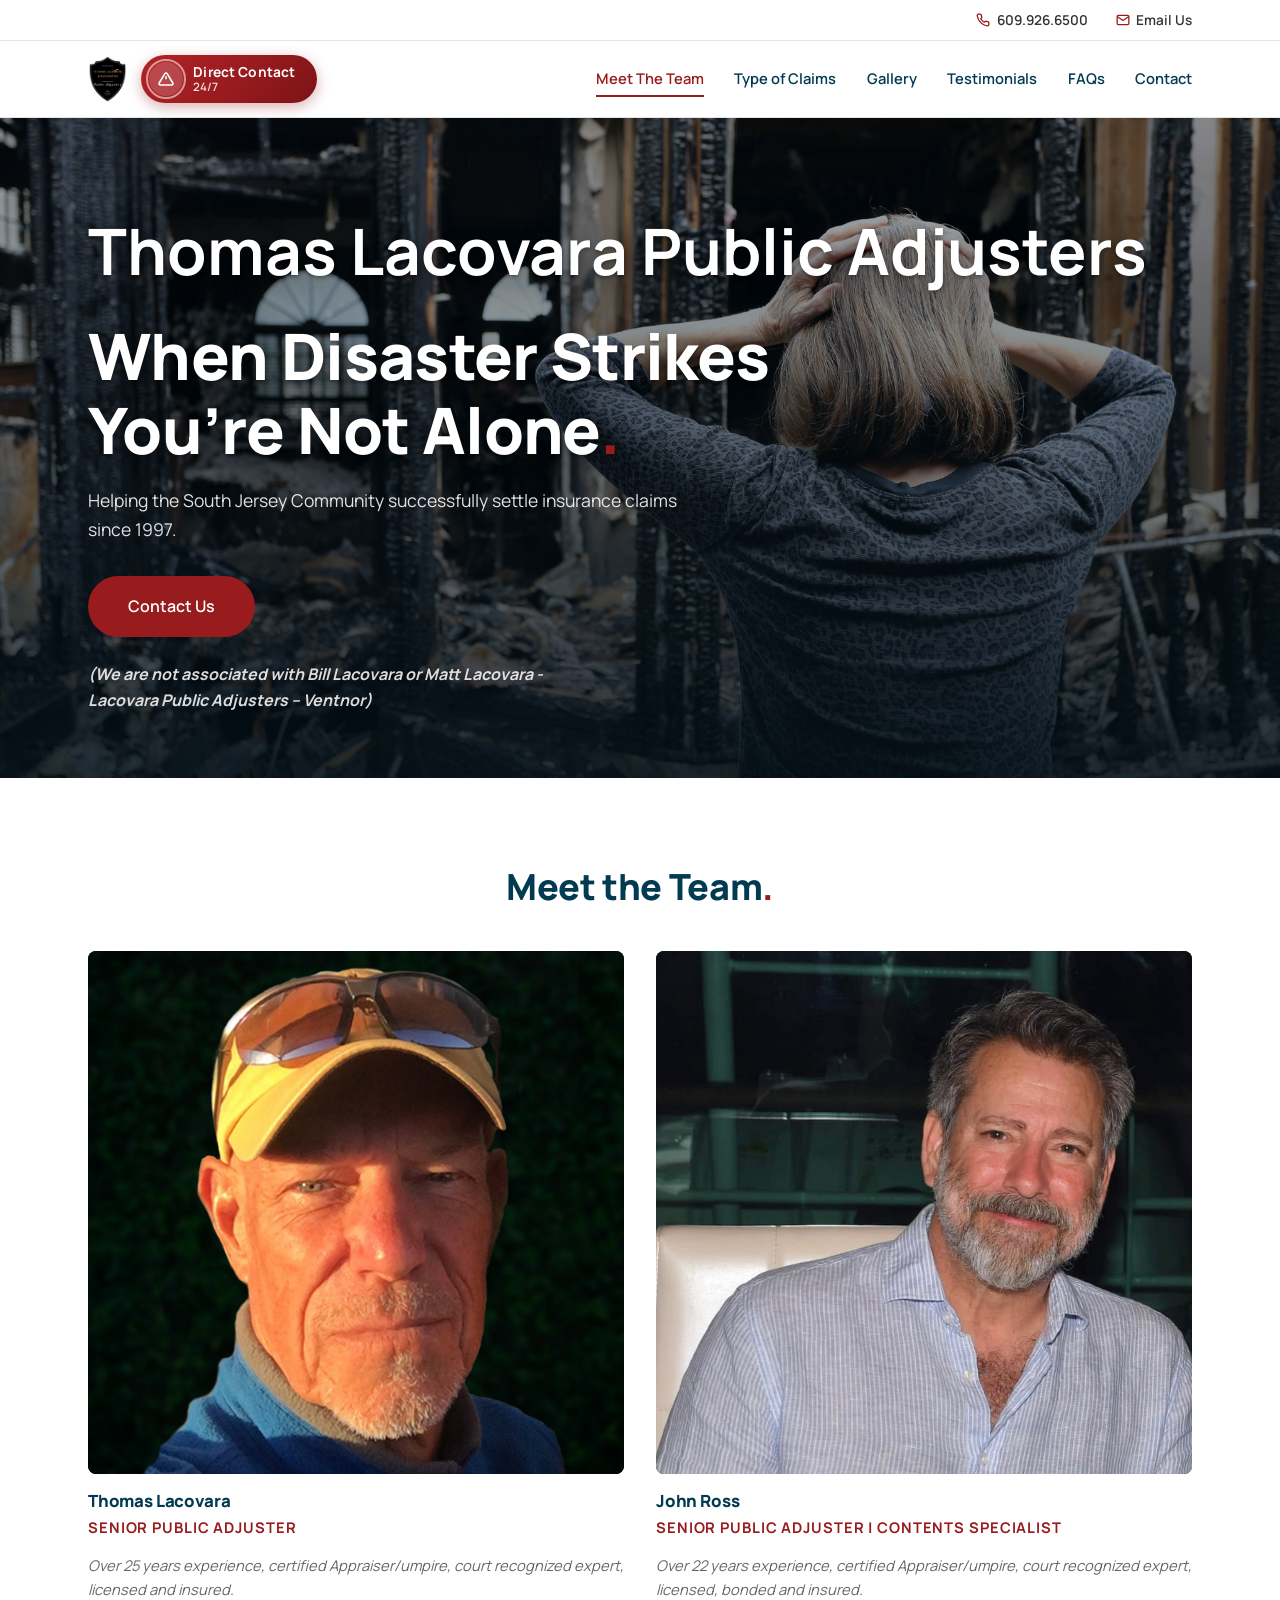
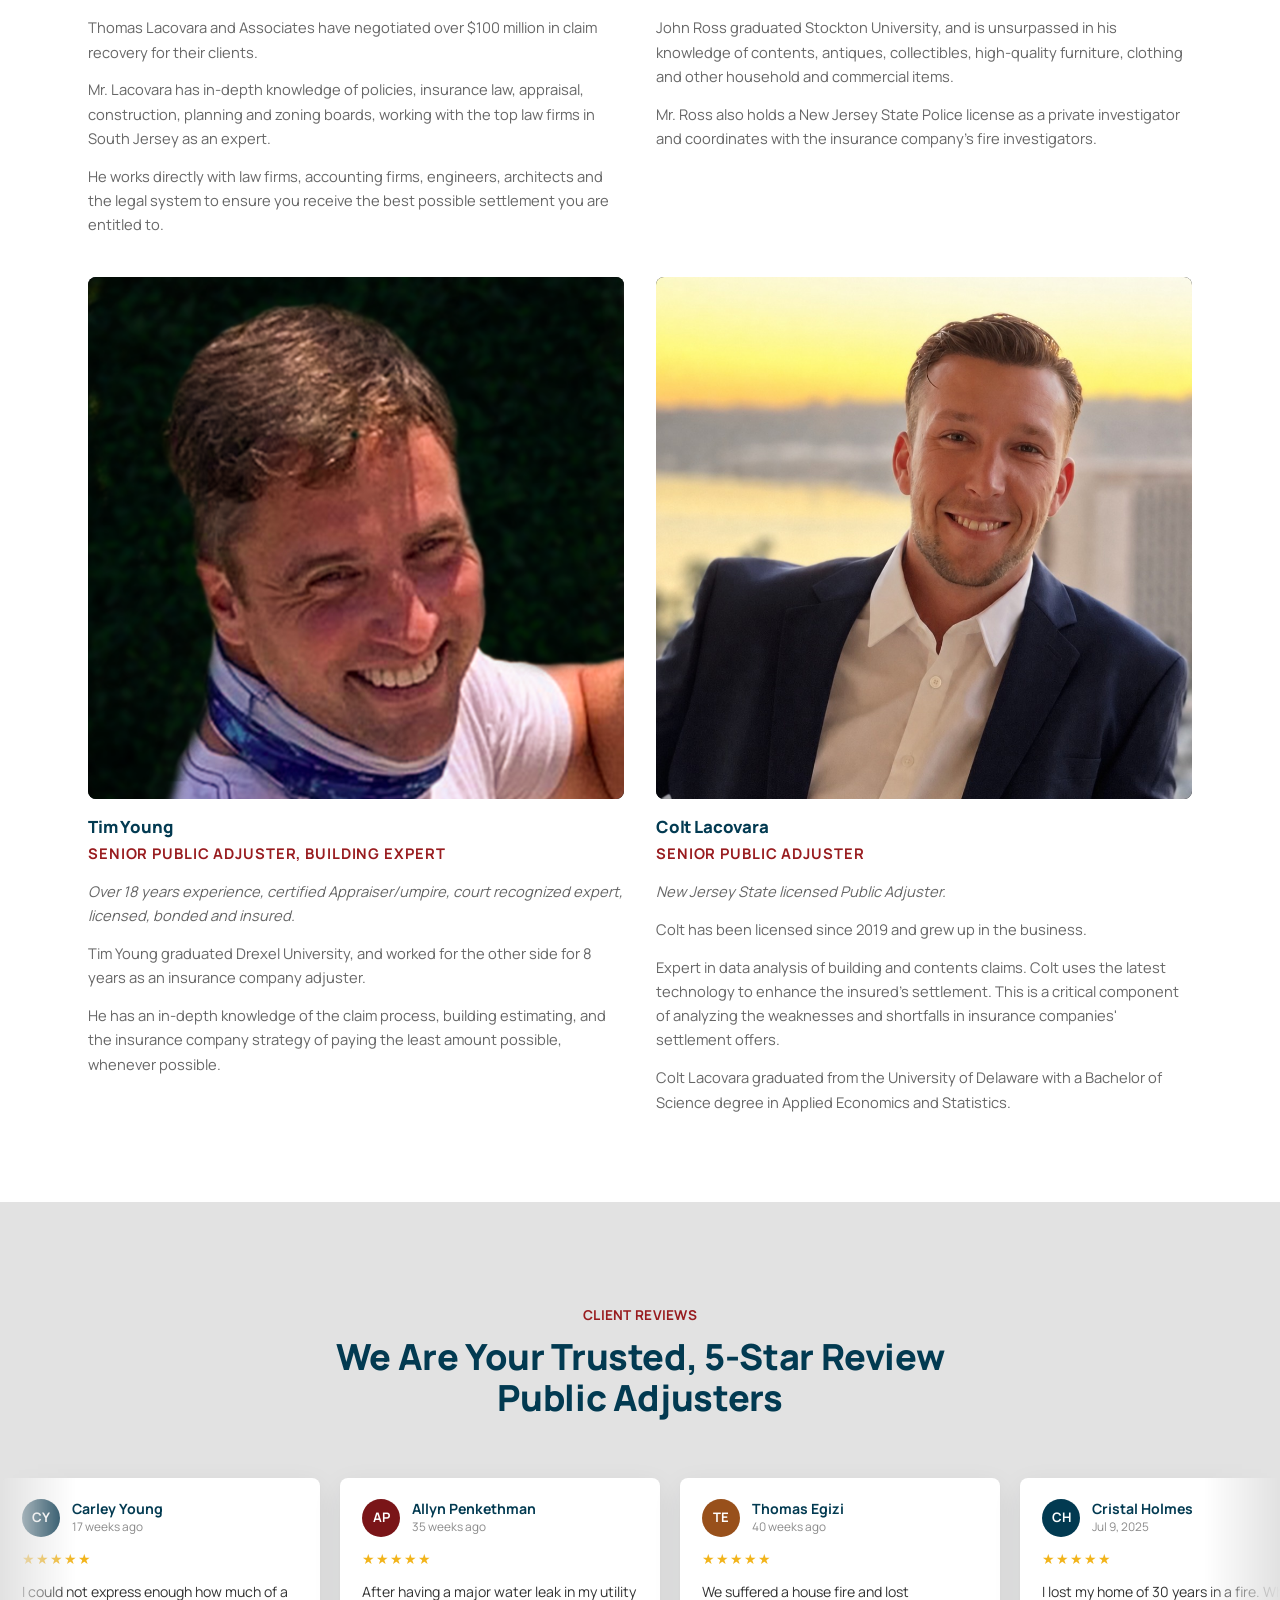
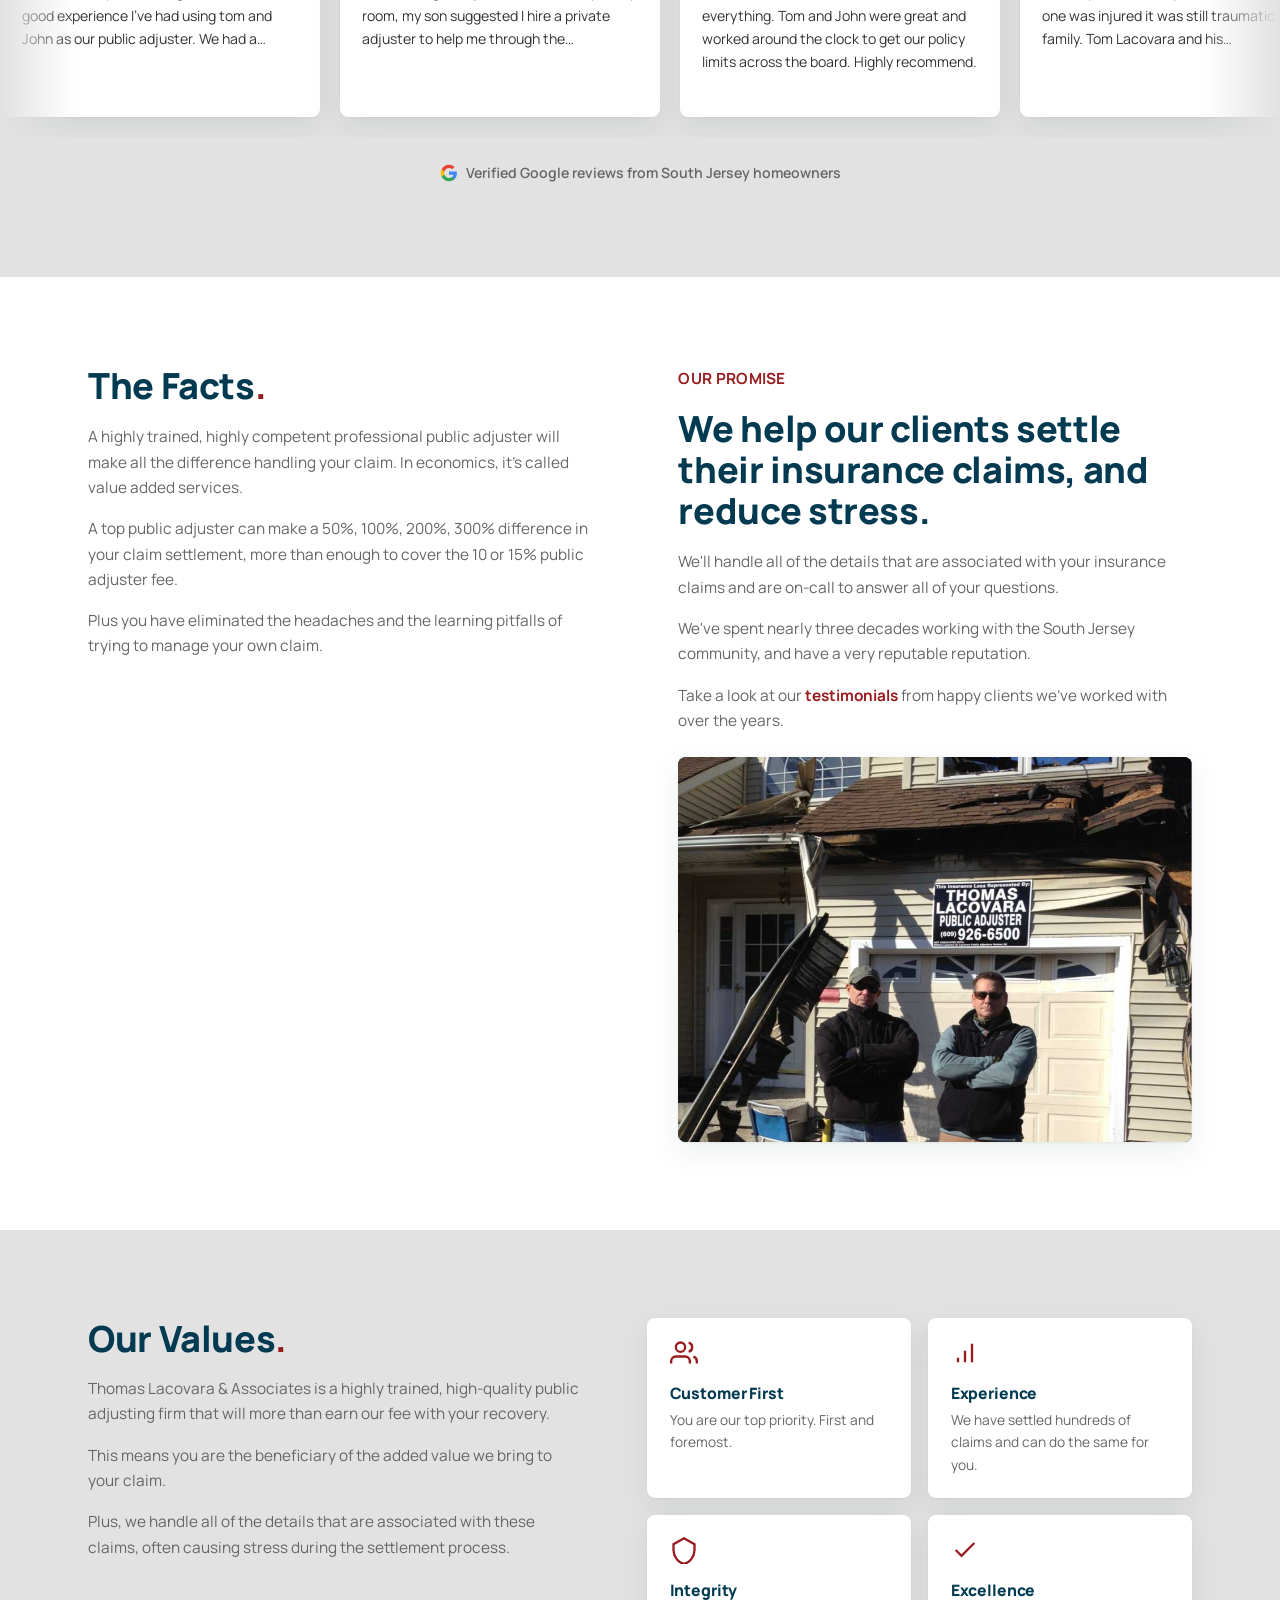
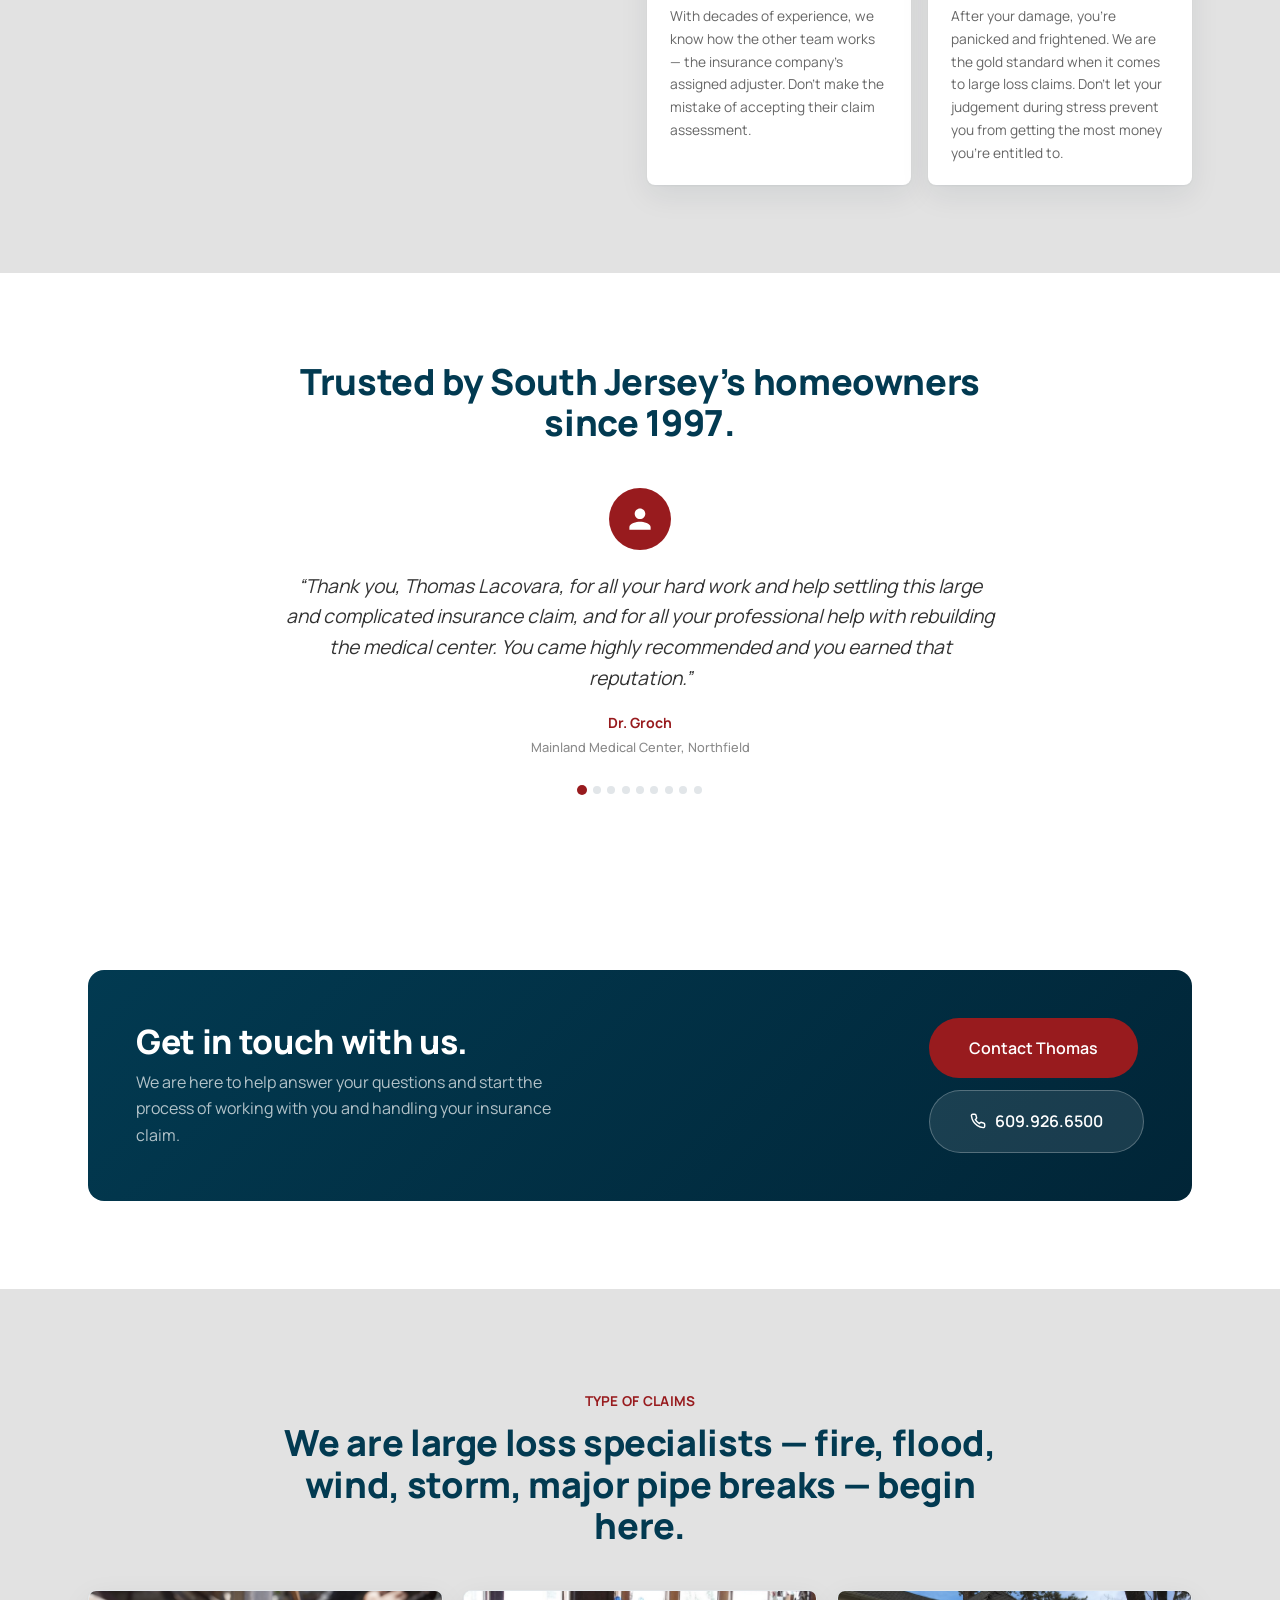
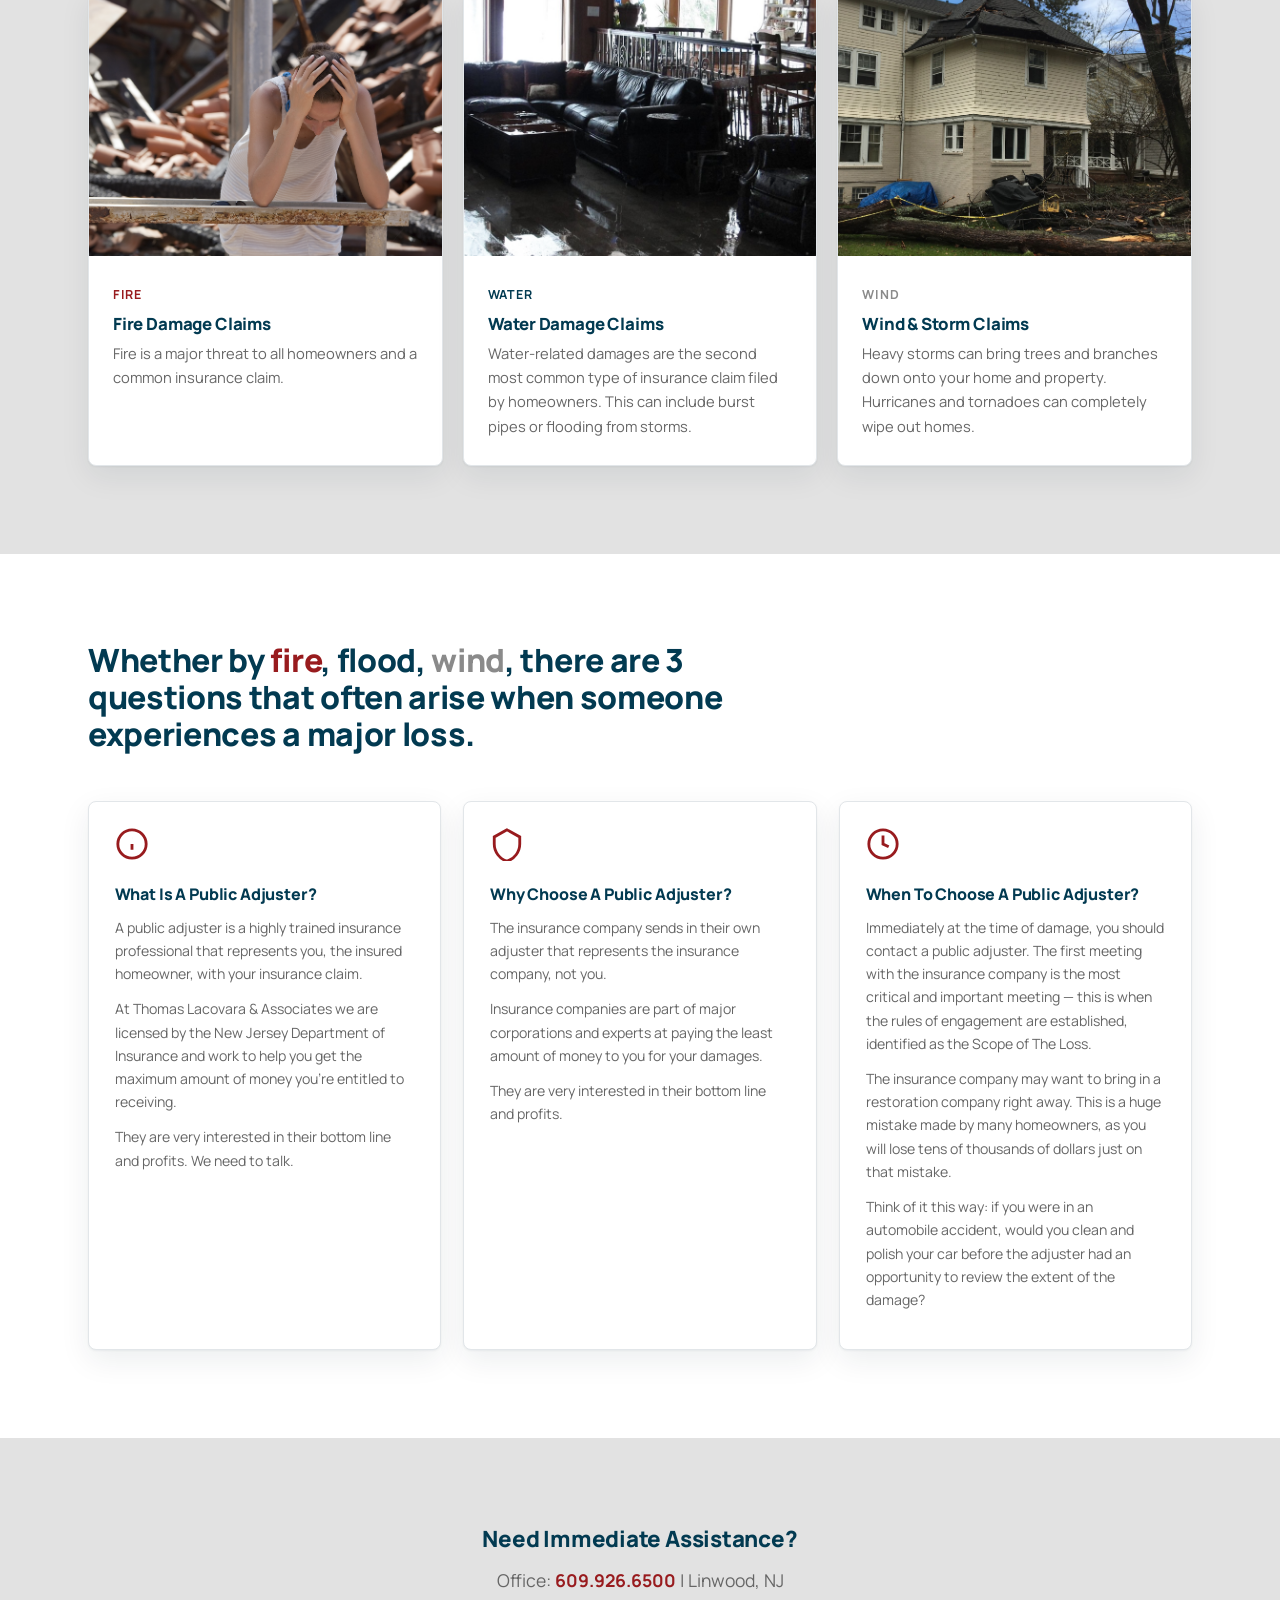
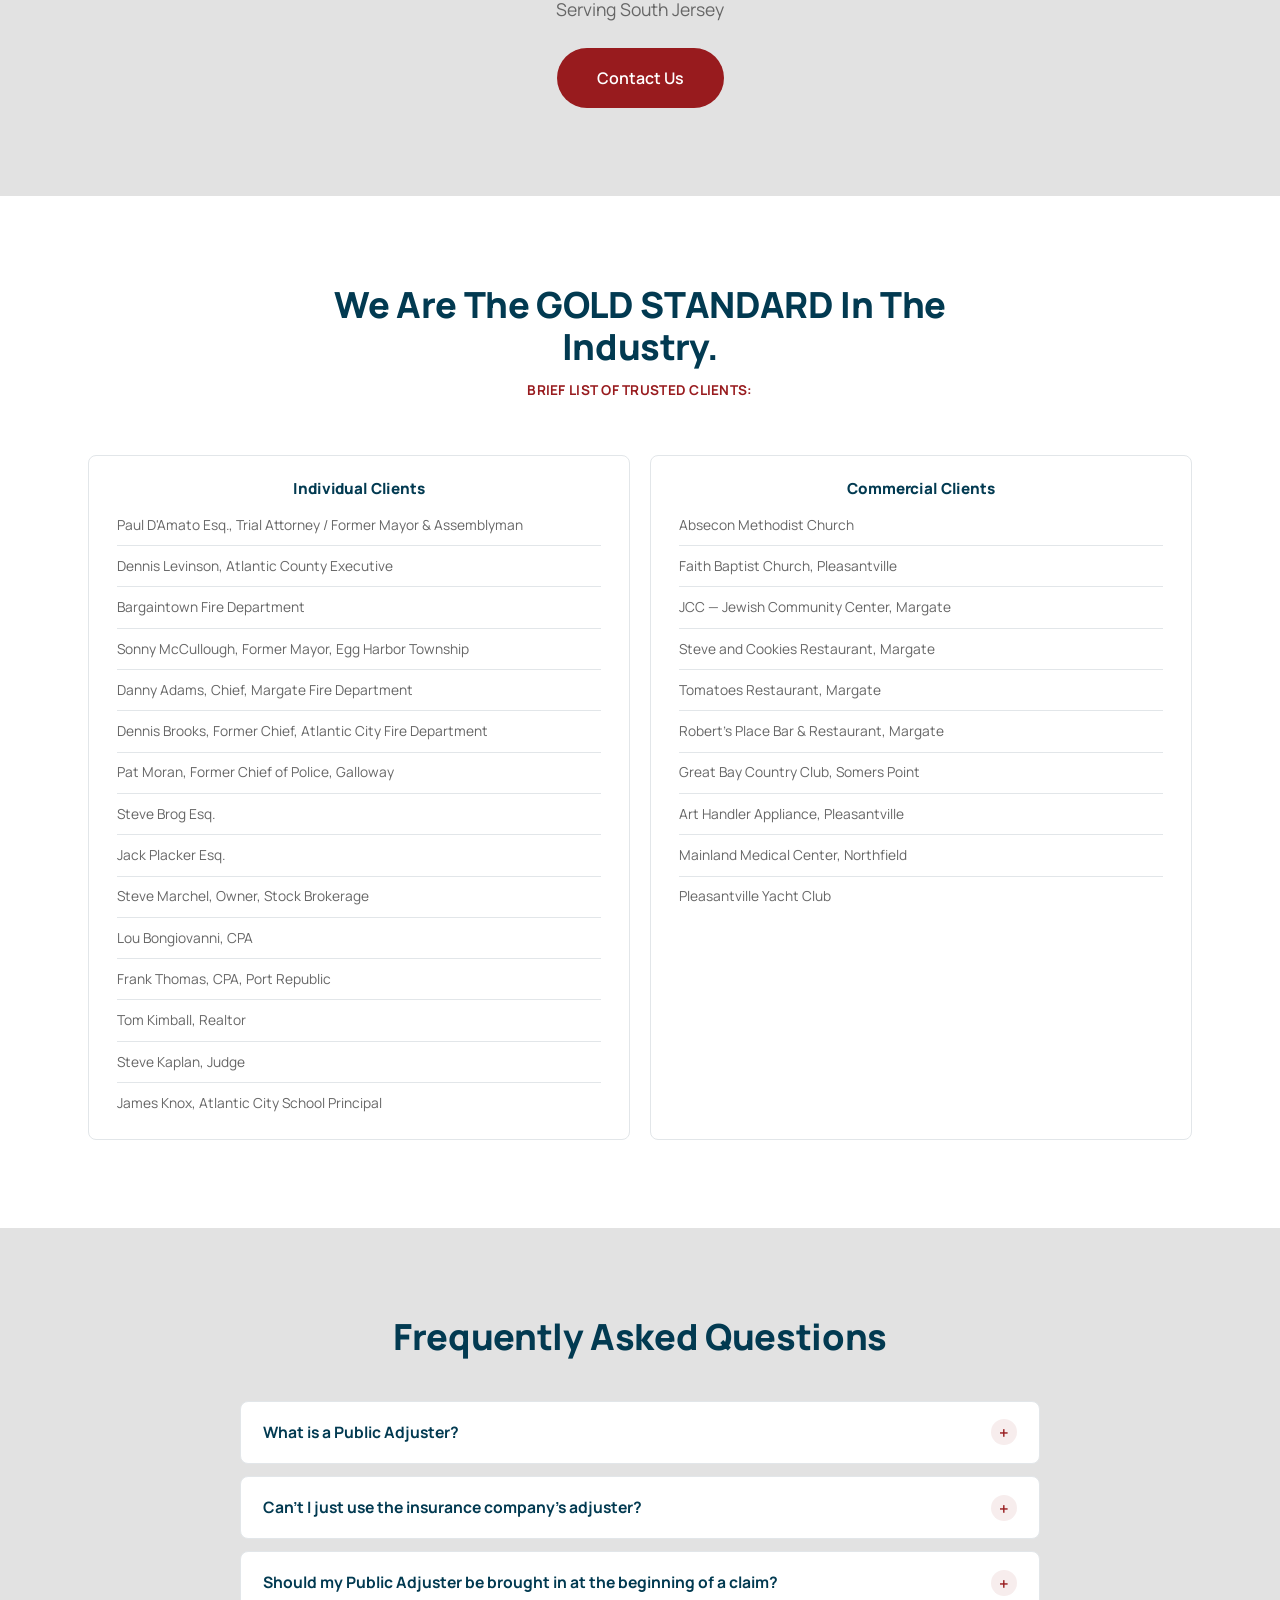
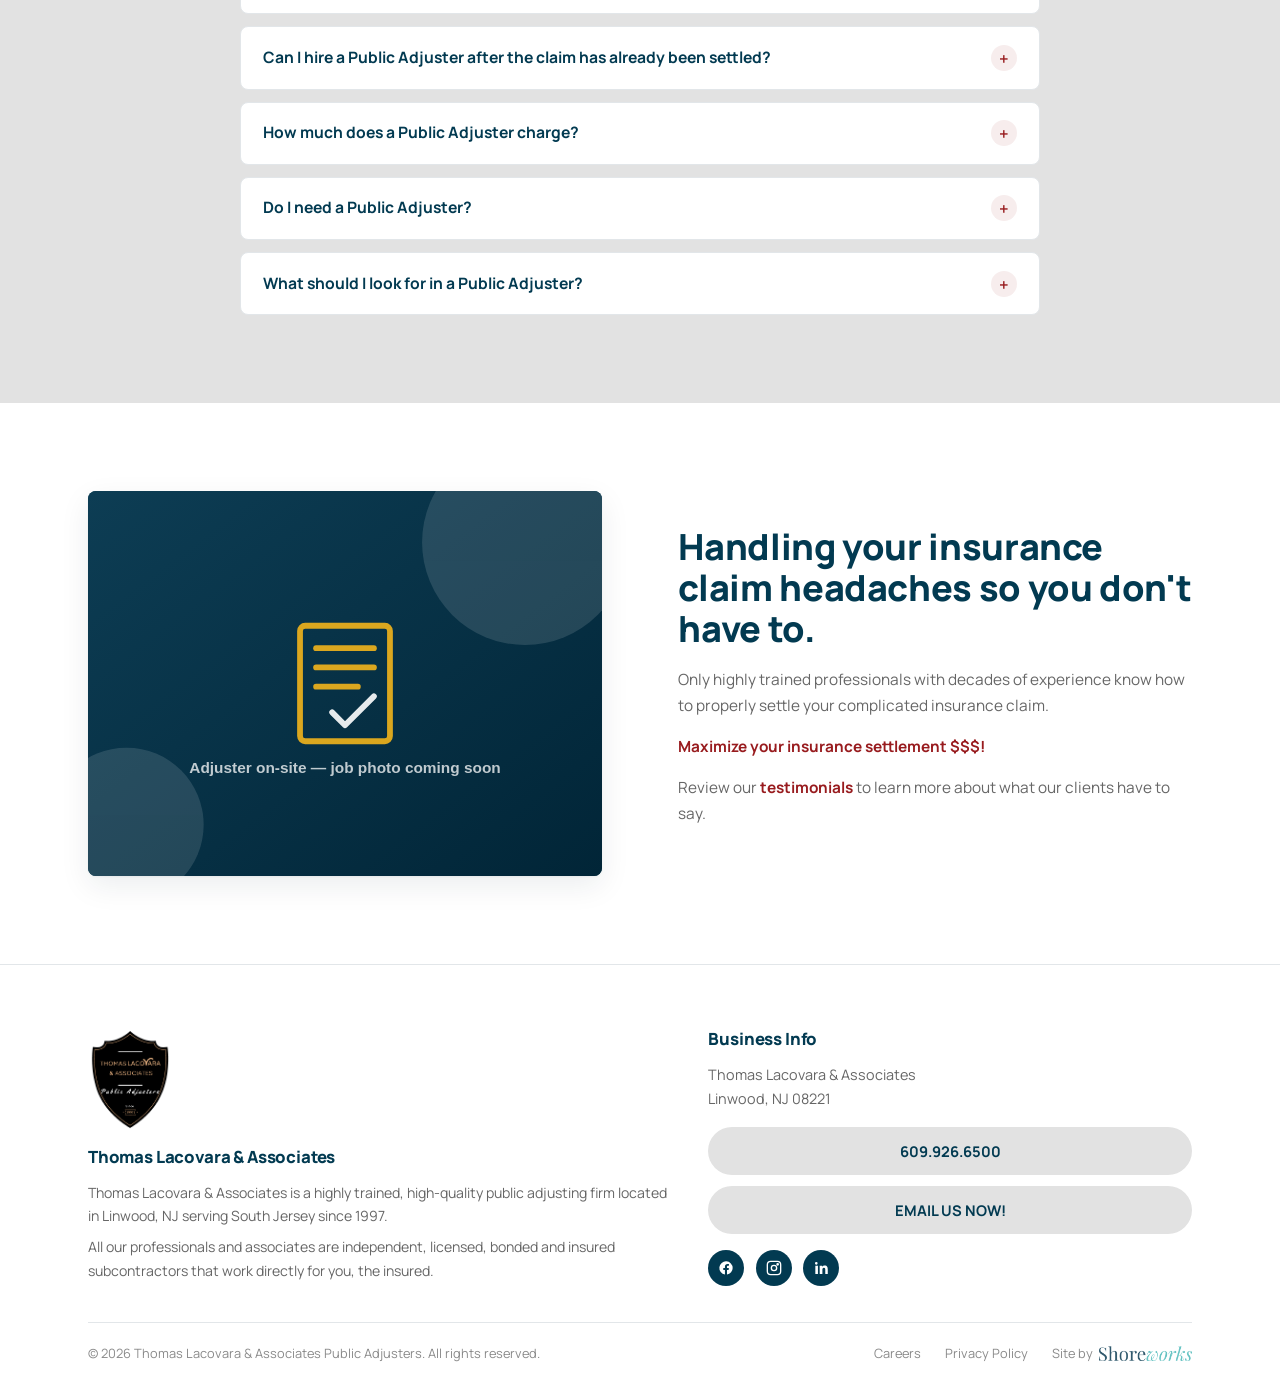
==== index.html @ f35778d6 "Use clean /careers URL; redirect /careers.html to it Co-Authored-By: Claude Sonnet 5.5 <noreply@anth" ====
<!DOCTYPE html>
<html lang="en">
<head>
<meta charset="UTF-8">
<meta name="viewport" content="width=device-width, initial-scale=1.0">
<title>South Jersey's Public Adjuster | Thomas Lacovara &amp; Associates — Linwood, NJ</title>
<meta name="description" content="Thomas Lacovara & Associates — licensed New Jersey public adjusters serving South Jersey since 1997. Over $100 million recovered in fire, water, wind & storm insurance claims. Free claim review: 609.926.6500.">
<link rel="canonical" href="https://thomaslacovarapublicadjuster.com/">
<meta name="robots" content="index, follow">

<meta property="og:type" content="website">
<meta property="og:site_name" content="Thomas Lacovara &amp; Associates Public Adjusters">
<meta property="og:title" content="South Jersey's Public Adjuster | Thomas Lacovara &amp; Associates">
<meta property="og:description" content="When disaster strikes, you're not alone. Licensed NJ public adjusters — over $100 million recovered for South Jersey homeowners and businesses since 1997.">
<meta property="og:url" content="https://thomaslacovarapublicadjuster.com/">
<meta property="og:locale" content="en_US">
<meta name="twitter:card" content="summary_large_image">

<meta name="geo.region" content="US-NJ">
<meta name="geo.placename" content="Linwood, New Jersey">

<link rel="preconnect" href="https://fonts.googleapis.com">
<link rel="preconnect" href="https://fonts.gstatic.com" crossorigin>
<link rel="stylesheet" href="https://fonts.googleapis.com/css2?family=Manrope:wght@400;500;600;700;800&display=swap">
<link rel="stylesheet" href="css/styles.css">
<link rel="icon" href="images/favicon-64.png" type="image/png">
<link rel="icon" sizes="120x120" href="images/favicon-120.png" type="image/png">

<script type="application/ld+json">
{
  "@context": "https://schema.org",
  "@type": ["LocalBusiness", "ProfessionalService"],
  "@id": "https://thomaslacovarapublicadjuster.com/#business",
  "name": "Thomas Lacovara & Associates Public Adjusters",
  "description": "Licensed New Jersey public adjusters representing homeowners and businesses in fire, water, wind, and storm insurance claims. Serving the South Jersey community since 1997 with over $100 million in claim recovery.",
  "url": "https://thomaslacovarapublicadjuster.com/",
  "telephone": "+1-609-926-6500",
  "email": "tlacfire@gmail.com",
  "foundingDate": "1997",
  "priceRange": "Contingency fee",
  "address": {
    "@type": "PostalAddress",
    "addressLocality": "Linwood",
    "addressRegion": "NJ",
    "postalCode": "08221",
    "addressCountry": "US"
  },
  "areaServed": [
    { "@type": "AdministrativeArea", "name": "Atlantic County, NJ" },
    { "@type": "AdministrativeArea", "name": "Cape May County, NJ" },
    { "@type": "AdministrativeArea", "name": "Cumberland County, NJ" },
    { "@type": "AdministrativeArea", "name": "Ocean County, NJ" },
    { "@type": "AdministrativeArea", "name": "Camden County, NJ" },
    { "@type": "AdministrativeArea", "name": "Gloucester County, NJ" },
    { "@type": "AdministrativeArea", "name": "Burlington County, NJ" },
    { "@type": "AdministrativeArea", "name": "Salem County, NJ" }
  ],
  "knowsAbout": ["Public adjusting", "Fire damage insurance claims", "Water damage insurance claims", "Wind and storm damage claims", "Building claims", "Contents claims", "Additional living expenses"]
}
</script>
<script type="application/ld+json">
{
  "@context": "https://schema.org",
  "@type": "FAQPage",
  "mainEntity": [
    { "@type": "Question", "name": "What is a public adjuster?", "acceptedAnswer": { "@type": "Answer", "text": "A public adjuster is a highly trained insurance professional that represents you, the insured homeowner, with your insurance claim. We are licensed by the New Jersey Department of Insurance and work to help you get the maximum amount of money you're entitled to." } },
    { "@type": "Question", "name": "Why choose a public adjuster?", "acceptedAnswer": { "@type": "Answer", "text": "The insurance company sends in their own adjuster who represents the insurance company, not you. Insurance companies are part of major corporations and experts at paying the least amount of money for your damages." } },
    { "@type": "Question", "name": "When should I choose a public adjuster?", "acceptedAnswer": { "@type": "Answer", "text": "Immediately at the time of damage. The first meeting with the insurance company is the most critical, as it establishes the Scope of The Loss. Contact a public adjuster before you meet with your insurer or a restoration company." } }
  ]
}
</script>
</head>
<body>

<div class="top-bar">
  <div class="wrap">
    <a href="tel:+16099266500"><svg width="14" height="14" viewBox="0 0 24 24" fill="none" stroke="currentColor" stroke-width="2.2"><path d="M22 16.92v3a2 2 0 0 1-2.18 2 19.79 19.79 0 0 1-8.63-3.07 19.5 19.5 0 0 1-6-6 19.79 19.79 0 0 1-3.07-8.67A2 2 0 0 1 4.11 2h3a2 2 0 0 1 2 1.72c.127.96.361 1.903.7 2.81a2 2 0 0 1-.45 2.11L8.09 9.91a16 16 0 0 0 6 6l1.27-1.27a2 2 0 0 1 2.11-.45c.907.339 1.85.573 2.81.7A2 2 0 0 1 22 16.92z"/></svg>609.926.6500</a>
    <a href="mailto:tlacfire@gmail.com"><svg width="14" height="14" viewBox="0 0 24 24" fill="none" stroke="currentColor" stroke-width="2.2"><path d="M4 4h16c1.1 0 2 .9 2 2v12c0 1.1-.9 2-2 2H4c-1.1 0-2-.9-2-2V6c0-1.1.9-2 2-2z"/><polyline points="22,6 12,13 2,6"/></svg>Email Us</a>
  </div>
</div>

<header class="site-header">
  <div class="wrap header-inner">
    <div class="header-left">
      <a href="index.html" class="header-badge" aria-label="Thomas Lacovara &amp; Associates — Return to home">
        <img src="images/team/badge.png" alt="Thomas Lacovara &amp; Associates Public Adjusters badge">
        <span class="header-badge-label">Thomas Lacovara<br>Public Adjusters</span>
      </a>
      <a class="emergency-badge" href="tel:+16095131980" aria-label="Call our 24/7 direct line at 609.513.1980">
        <span class="icon"><svg width="16" height="16" viewBox="0 0 24 24" fill="none" stroke="currentColor" stroke-width="2.4"><path d="M10.29 3.86 1.82 18a2 2 0 0 0 1.71 3h16.94a2 2 0 0 0 1.71-3L13.71 3.86a2 2 0 0 0-3.42 0z"/><line x1="12" y1="8" x2="12" y2="12.5"/><line x1="12" y1="15.5" x2="12.01" y2="15.5"/></svg></span>
        <span class="txt"><strong>Direct Contact</strong><span class="sub">24/7</span></span>
      </a>
    </div>

    <nav class="main-nav" id="main-nav" aria-label="Main navigation">
      <a href="index.html" aria-current="page">Meet The Team</a>
      <a href="index.html#claims">Type of Claims</a>
      <a href="gallery.html">Gallery</a>
      <a href="index.html#testimonials">Testimonials</a>
      <a href="index.html#faq">FAQs</a>
      <a href="contact.html">Contact</a>
      <a class="btn btn-maroon nav-btn-mobile" href="tel:+16095131980">Emergency Contact</a>
      <a class="btn btn-gray nav-btn-mobile" href="tel:+16099266500">Call the Office</a>
    </nav>

    <button class="nav-toggle" aria-expanded="false" aria-controls="main-nav" aria-label="Toggle menu">
      <span></span><span></span><span></span>
    </button>
  </div>
</header>

<main>

  <!-- ============ HERO ============ -->
  <div class="hero" style="background-image:url('images/Home-Hero.png')">
    <div class="wrap hero-inner">
      <p class="eyebrow-white">Thomas Lacovara Public Adjusters</p>
      <h1>When Disaster Strikes You&rsquo;re Not Alone<span class="dot">.</span></h1>
      <p class="lead">Helping the South Jersey Community successfully settle insurance claims since 1997.</p>
      <a class="btn btn-maroon" href="contact.html">Contact Us</a>
      <p class="hero-disclaimer">(We are not associated with Bill Lacovara or Matt Lacovara - Lacovara Public Adjusters &ndash; Ventnor)</p>
    </div>
  </div>

  <!-- ============ MEET THE TEAM ============ -->
  <section id="team">
    <div class="wrap">
      <div class="section-head center">
        <h2>Meet the Team<span class="dot">.</span></h2>
      </div>
      <div class="team-grid">
        <article class="team-card reveal">
          <div class="team-photo"><img src="images/team/thomas-lacovara.png" alt="Thomas Lacovara, Senior Public Adjuster" loading="lazy" width="676" height="667"></div>
          <h3>Thomas Lacovara</h3>
          <p class="team-role">Senior Public Adjuster</p>
          <p><em>Over 25 years experience, certified Appraiser/umpire, court recognized expert, licensed and insured.</em></p>
          <p>Thomas Lacovara and Associates have negotiated over $100 million in claim recovery for their clients.</p>
          <p>Mr. Lacovara has in-depth knowledge of policies, insurance law, appraisal, construction, planning and zoning boards, working with the top law firms in South Jersey as an expert.</p>
          <p>He works directly with law firms, accounting firms, engineers, architects and the legal system to ensure you receive the best possible settlement you are entitled to.</p>
        </article>
        <article class="team-card reveal">
          <div class="team-photo"><img src="images/team/john-ross-new.jpg" alt="John Ross, Senior Public Adjuster and Contents Specialist" loading="lazy" width="1038" height="1486" style="object-position: center 18%;"></div>
          <h3>John Ross</h3>
          <p class="team-role">Senior Public Adjuster | Contents Specialist</p>
          <p><em>Over 22 years experience, certified Appraiser/umpire, court recognized expert, licensed, bonded and insured.</em></p>
          <p>John Ross graduated Stockton University, and is unsurpassed in his knowledge of contents, antiques, collectibles, high-quality furniture, clothing and other household and commercial items.</p>
          <p>Mr. Ross also holds a New Jersey State Police license as a private investigator and coordinates with the insurance company's fire investigators.</p>
        </article>
        <article class="team-card reveal">
          <div class="team-photo"><img src="images/team/tim-young.png" alt="Tim Young, Senior Public Adjuster and Building Expert" loading="lazy" width="676" height="667"></div>
          <h3>Tim Young</h3>
          <p class="team-role">Senior Public Adjuster, Building Expert</p>
          <p><em>Over 18 years experience, certified Appraiser/umpire, court recognized expert, licensed, bonded and insured.</em></p>
          <p>Tim Young graduated Drexel University, and worked for the other side for 8 years as an insurance company adjuster.</p>
          <p>He has an in-depth knowledge of the claim process, building estimating, and the insurance company strategy of paying the least amount possible, whenever possible.</p>
        </article>
        <article class="team-card reveal">
          <div class="team-photo"><img src="images/team/colt-lacovara-head.jpg" alt="Colt Lacovara, Senior Public Adjuster" loading="lazy" width="996" height="1578" style="object-position: center 22%;"></div>
          <h3>Colt Lacovara</h3>
          <p class="team-role">Senior Public Adjuster</p>
          <p><em>New Jersey State licensed Public Adjuster.</em></p>
          <p>Colt has been licensed since 2019 and grew up in the business.</p>
          <p>Expert in data analysis of building and contents claims. Colt uses the latest technology to enhance the insured's settlement. This is a critical component of analyzing the weaknesses and shortfalls in insurance companies' settlement offers.</p>
          <p>Colt Lacovara graduated from the University of Delaware with a Bachelor of Science degree in Applied Economics and Statistics.</p>
        </article>
      </div>
    </div>
  </section>

  <!-- ============ REVIEWS TICKER ============ -->
  <section class="reviews-band">
    <div class="wrap">
      <div class="section-head center">
        <p class="eyebrow">Client Reviews</p>
        <h2>We Are Your Trusted, 5-Star Review Public Adjusters</h2>
      </div>
    </div>
    <div class="ticker" aria-label="Client reviews carousel">
      <div class="ticker-track">
        <article class="review-card">
          <div class="review-top"><span class="review-avatar" style="background:#0d3d54">CY</span><span><strong>Carley Young</strong><span>17 weeks ago</span></span></div>
          <div class="review-stars">★★★★★</div>
          <p>I could not express enough how much of a good experience I've had using tom and John as our public adjuster. We had a&hellip;</p>
        </article>
        <article class="review-card">
          <div class="review-top"><span class="review-avatar" style="background:#7A1518">AP</span><span><strong>Allyn Penkethman</strong><span>35 weeks ago</span></span></div>
          <div class="review-stars">★★★★★</div>
          <p>After having a major water leak in my utility room, my son suggested I hire a private adjuster to help me through the&hellip;</p>
        </article>
        <article class="review-card">
          <div class="review-top"><span class="review-avatar" style="background:#98501B">TE</span><span><strong>Thomas Egizi</strong><span>40 weeks ago</span></span></div>
          <div class="review-stars">★★★★★</div>
          <p>We suffered a house fire and lost everything. Tom and John were great and worked around the clock to get our policy limits across the board. Highly recommend.</p>
        </article>
        <article class="review-card">
          <div class="review-top"><span class="review-avatar" style="background:#023A51">CH</span><span><strong>Cristal Holmes</strong><span>Jul 9, 2025</span></span></div>
          <div class="review-stars">★★★★★</div>
          <p>I lost my home of 30 years in a fire. While no one was injured it was still traumatic to my family. Tom Lacovara and his&hellip;</p>
        </article>
        <article class="review-card">
          <div class="review-top"><span class="review-avatar" style="background:#1a7a4a">MM</span><span><strong>Mike Mansor</strong><span>May 21, 2025</span></span></div>
          <div class="review-stars">★★★★★</div>
          <p>Thomas was very friendly, informative and helpful. I was impressed with his professionalism and exceptional customer&hellip;</p>
        </article>
        <article class="review-card">
          <div class="review-top"><span class="review-avatar" style="background:#6b4c9a">AM</span><span><strong>Andrew Miller</strong><span>May 6, 2025</span></span></div>
          <div class="review-stars">★★★★★</div>
          <p>I had a major loss. Everything was wet and mostly destroyed. Tom came in and adjusted the claim in the most&hellip;</p>
        </article>
        <article class="review-card">
          <div class="review-top"><span class="review-avatar" style="background:#b8860b">EM</span><span><strong>Ed Mawhinney</strong><span>Apr 16, 2023</span></span></div>
          <div class="review-stars">★★★★★</div>
          <p>We had a very complex and difficult case involving other family members and a house fire. The case took over 1 1/2 years&hellip;</p>
        </article>
        <article class="review-card">
          <div class="review-top"><span class="review-avatar" style="background:#2e6f6f">VC</span><span><strong>Vince Caputo</strong><span>Mar 16, 2023</span></span></div>
          <div class="review-stars">★★★★★</div>
          <p>Great experience with Tom Lacovara and his team. He helped my parents navigate the fallout from their kitchen fire. His team was on top of things from start to finish, I highly recommend.</p>
        </article>
        <article class="review-card">
          <div class="review-top"><span class="review-avatar" style="background:#0d3d54">JC</span><span><strong>John Collette</strong><span>Feb 17, 2023</span></span></div>
          <div class="review-stars">★★★★★</div>
          <p>Tom and his team go overboard to make sure the customer is Satisfied! I would highly recommend him! 👍 Thanks Big Dog !</p>
        </article>
        <article class="review-card">
          <div class="review-top"><span class="review-avatar" style="background:#7A1518">PJ</span><span><strong>Piper J2</strong><span>Feb 13, 2023</span></span></div>
          <div class="review-stars">★★★★★</div>
          <p>Dealing with a fire was hard enough we weren't equipped to deal with the insurance company. Thomas and John were a&hellip;</p>
        </article>
        <article class="review-card">
          <div class="review-top"><span class="review-avatar" style="background:#98501B">JS</span><span><strong>Joseph Stickel</strong><span>Feb 13, 2023</span></span></div>
          <div class="review-stars">★★★★★</div>
          <p>I had a water pipe break in the kitchen and den which was directly below the kitchen. I called Thomas Lacovara &amp;&hellip;</p>
        </article>
        <article class="review-card">
          <div class="review-top"><span class="review-avatar" style="background:#023A51">SB</span><span><strong>Steven Brog</strong><span>Feb 5, 2023</span></span></div>
          <div class="review-stars">★★★★★</div>
          <p>Tom Lacovara is an amazing public adjuster. Not only is he very experienced, but he is relentless in his dealings with&hellip;</p>
        </article>
        <article class="review-card">
          <div class="review-top"><span class="review-avatar" style="background:#1a7a4a">JB</span><span><strong>John Bodine Jr.</strong><span>Feb 3, 2023</span></span></div>
          <div class="review-stars">★★★★★</div>
          <p>Thank you to Thomas Lacovara for your professionalism and attention to detail. He was able to smoothly navigate my family through two separate complicated losses. Highly recommend to those in need.</p>
        </article>
        <article class="review-card">
          <div class="review-top"><span class="review-avatar" style="background:#6b4c9a">SG</span><span><strong>Stephen Gagnon</strong><span>Feb 3, 2023</span></span></div>
          <div class="review-stars">★★★★★</div>
          <p>My family and I had a house fire. We had no idea what direction to go. Tom showed up, with years of experience. He&hellip;</p>
        </article>
        <article class="review-card">
          <div class="review-top"><span class="review-avatar" style="background:#b8860b">JV</span><span><strong>Jeff Vasser</strong><span>Feb 2, 2023</span></span></div>
          <div class="review-stars">★★★★★</div>
          <p>Lacovara &amp; Associates was there when I needed them and made me feel like I was their only client. They made a tough&hellip;</p>
        </article>
        <article class="review-card">
          <div class="review-top"><span class="review-avatar" style="background:#2e6f6f">MA</span><span><strong>Manny Afifi</strong><span>Feb 2, 2023</span></span></div>
          <div class="review-stars">★★★★★</div>
          <p>Thomas Lacovara is so knowledgeable and helpful when you need it the most!</p>
        </article>
        <article class="review-card">
          <div class="review-top"><span class="review-avatar" style="background:#7A1518">WL</span><span><strong>William Levering</strong><span>Feb 2, 2023</span></span></div>
          <div class="review-stars">★★★★★</div>
          <p>Thomas Lacovara has assisted me a couple times with insurance settlements. He is extremely knowledgeable around all&hellip;</p>
        </article>
        <article class="review-card">
          <div class="review-top"><span class="review-avatar" style="background:#0d3d54">WZ</span><span><strong>William Zanes</strong><span>Feb 2, 2023</span></span></div>
          <div class="review-stars">★★★★★</div>
          <p>Tom and his team did a fantastic job helping us get what we deserved from our loss. Our insurance was so difficult to work with and Tom made it all much easier.</p>
        </article>
        <article class="review-card">
          <div class="review-top"><span class="review-avatar" style="background:#98501B">JS</span><span><strong>Joseph Sporkin</strong><span>Feb 1, 2023</span></span></div>
          <div class="review-stars">★★★★★</div>
          <p>I have owned multiple rental properties in Ventnor City over the past 20 years and luckily have only had a couple of&hellip;</p>
        </article>
        <article class="review-card">
          <div class="review-top"><span class="review-avatar" style="background:#023A51">WH</span><span><strong>Will Harley</strong><span>Feb 1, 2023</span></span></div>
          <div class="review-stars">★★★★★</div>
          <p>Thomas Lacovara is the person you need when you have a fire or water loss. Don't try to do it alone.</p>
        </article>
        <article class="review-card">
          <div class="review-top"><span class="review-avatar" style="background:#1a7a4a">BL</span><span><strong>Bernie Laleyan</strong><span>Feb 1, 2023</span></span></div>
          <div class="review-stars">★★★★★</div>
          <p>Tom is very detail oriented and very professional, he handled my case which should have taken 4 to 6 weeks instead it&hellip;</p>
        </article>
        <article class="review-card">
          <div class="review-top"><span class="review-avatar" style="background:#6b4c9a">AW</span><span><strong>Amy Walsh</strong><span>Jan 31, 2023</span></span></div>
          <div class="review-stars">★★★★★</div>
          <p>Tom and his team are professional, responsive and get you the best possible results in an unfortunate circumstance&hellip;</p>
        </article>
      </div>
    </div>
    <div class="reviews-footer">
      <span class="g-badge">
        <svg width="18" height="18" viewBox="0 0 24 24" aria-hidden="true"><path fill="#4285F4" d="M22.56 12.25c0-.78-.07-1.53-.2-2.25H12v4.26h5.92a5.06 5.06 0 0 1-2.2 3.32v2.77h3.57c2.08-1.92 3.27-4.74 3.27-8.1z"/><path fill="#34A853" d="M12 23c2.97 0 5.46-.98 7.28-2.66l-3.57-2.77c-.98.66-2.23 1.06-3.71 1.06-2.86 0-5.29-1.93-6.16-4.53H2.18v2.84C3.99 20.53 7.7 23 12 23z"/><path fill="#FBBC05" d="M5.84 14.1c-.22-.66-.35-1.36-.35-2.1s.13-1.44.35-2.1V7.06H2.18A10.96 10.96 0 0 0 1 12c0 1.78.43 3.45 1.18 4.94l3.66-2.84z"/><path fill="#EA4335" d="M12 5.38c1.62 0 3.06.56 4.21 1.64l3.15-3.15C17.45 2.09 14.97 1 12 1 7.7 1 3.99 3.47 2.18 7.06l3.66 2.84c.87-2.6 3.3-4.52 6.16-4.52z"/></svg>
        Verified Google reviews from South Jersey homeowners
      </span>
    </div>
  </section>

  <!-- ============ THE FACTS / OUR PROMISE ============ -->
  <section>
    <div class="wrap facts-split">
      <div class="reveal">
        <h2>The Facts<span class="dot">.</span></h2>
        <p style="margin-top:1.1rem;">A highly trained, highly competent professional public adjuster will make all the difference handling your claim. In economics, it's called value added services.</p>
        <p>A top public adjuster can make a 50%, 100%, 200%, 300% difference in your claim settlement, more than enough to cover the 10 or 15% public adjuster fee.</p>
        <p>Plus you have eliminated the headaches and the learning pitfalls of trying to manage your own claim.</p>
      </div>
      <div class="reveal">
        <p class="eyebrow">Our Promise</p>
        <h2>We help our clients settle their insurance claims, and reduce stress.</h2>
        <p style="margin-top:1.1rem;">We'll handle all of the details that are associated with your insurance claims and are on-call to answer all of your questions.</p>
        <p>We've spent nearly three decades working with the South Jersey community, and have a very reputable reputation.</p>
        <p>Take a look at our <a href="index.html#testimonials" style="color:var(--maroon); font-weight:700;">testimonials</a> from happy clients we've worked with over the years.</p>
        <div class="promise-photo"><img src="images/thomas-and-john.jpg" alt="Thomas Lacovara and John Ross on-site at a fire-damaged property" loading="lazy" width="908" height="1024"></div>
      </div>
    </div>
  </section>

  <!-- ============ OUR VALUES ============ -->
  <section class="section-gray">
    <div class="wrap values-split">
      <div class="reveal">
        <h2>Our Values<span class="dot">.</span></h2>
        <p>Thomas Lacovara &amp; Associates is a highly trained, high-quality public adjusting firm that will more than earn our fee with your recovery.</p>
        <p>This means you are the beneficiary of the added value we bring to your claim.</p>
        <p>Plus, we handle all of the details that are associated with these claims, often causing stress during the settlement process.</p>
      </div>
      <div class="values-grid reveal">
        <div class="value-card">
          <svg class="icon" viewBox="0 0 24 24" fill="none" stroke="currentColor" stroke-width="2"><path d="M17 21v-2a4 4 0 0 0-4-4H5a4 4 0 0 0-4 4v2"/><circle cx="9" cy="7" r="4"/><path d="M23 21v-2a4 4 0 0 0-3-3.87M16 3.13a4 4 0 0 1 0 7.75"/></svg>
          <h3>Customer First</h3>
          <p>You are our top priority. First and foremost.</p>
        </div>
        <div class="value-card">
          <svg class="icon" viewBox="0 0 24 24" fill="none" stroke="currentColor" stroke-width="2"><path d="M12 20V10M18 20V4M6 20v-4"/></svg>
          <h3>Experience</h3>
          <p>We have settled hundreds of claims and can do the same for you.</p>
        </div>
        <div class="value-card">
          <svg class="icon" viewBox="0 0 24 24" fill="none" stroke="currentColor" stroke-width="2"><path d="M12 2 3 7v5c0 5.5 3.8 10.7 9 12 5.2-1.3 9-6.5 9-12V7z"/></svg>
          <h3>Integrity</h3>
          <p>With decades of experience, we know how the other team works &mdash; the insurance company's assigned adjuster. Don't make the mistake of accepting their claim assessment.</p>
        </div>
        <div class="value-card">
          <svg class="icon" viewBox="0 0 24 24" fill="none" stroke="currentColor" stroke-width="2"><path d="M20 6 9 17l-5-5"/></svg>
          <h3>Excellence</h3>
          <p>After your damage, you're panicked and frightened. We are the gold standard when it comes to large loss claims. Don't let your judgement during stress prevent you from getting the most money you're entitled to.</p>
        </div>
      </div>
    </div>
  </section>

  <!-- ============ TESTIMONIAL SLIDER ============ -->
  <section id="testimonials">
    <div class="wrap">
      <div class="section-head center">
        <h2>Trusted by South Jersey&rsquo;s homeowners since 1997.</h2>
      </div>
      <div class="testi-slider">
        <div class="testi-avatar"><svg width="26" height="26" viewBox="0 0 24 24" fill="currentColor"><path d="M12 12c2.7 0 4.9-2.2 4.9-4.9S14.7 2.2 12 2.2 7.1 4.4 7.1 7.1 9.3 12 12 12zm0 2.5c-3.3 0-9.8 1.6-9.8 4.9V22h19.6v-2.6c0-3.3-6.5-4.9-9.8-4.9z"/></svg></div>
        <blockquote class="testi-quote" id="testi-quote">&ldquo;Thank you, Thomas Lacovara, for all your hard work and help settling this large and complicated insurance claim, and for all your professional help with rebuilding the medical center. You came highly recommended and you earned that reputation.&rdquo;</blockquote>
        <p class="testi-attr" id="testi-attr">Dr. Groch <span>Mainland Medical Center, Northfield</span></p>
        <div class="testi-dots" id="testi-dots"></div>
      </div>
    </div>
  </section>

  <!-- ============ CTA BAND ============ -->
  <section>
    <div class="wrap">
      <div class="cta-band">
        <div>
          <h2>Get in touch with us.</h2>
          <p>We are here to help answer your questions and start the process of working with you and handling your insurance claim.</p>
        </div>
        <div class="cta-band-actions">
          <a class="btn btn-maroon" href="contact.html">Contact Thomas</a>
          <a class="btn btn-navy2" href="tel:+16099266500">
            <svg width="16" height="16" viewBox="0 0 24 24" fill="none" stroke="currentColor" stroke-width="2.2"><path d="M22 16.92v3a2 2 0 0 1-2.18 2 19.79 19.79 0 0 1-8.63-3.07 19.5 19.5 0 0 1-6-6 19.79 19.79 0 0 1-3.07-8.67A2 2 0 0 1 4.11 2h3a2 2 0 0 1 2 1.72c.127.96.361 1.903.7 2.81a2 2 0 0 1-.45 2.11L8.09 9.91a16 16 0 0 0 6 6l1.27-1.27a2 2 0 0 1 2.11-.45c.907.339 1.85.573 2.81.7A2 2 0 0 1 22 16.92z"/></svg>
            609.926.6500
          </a>
        </div>
      </div>
    </div>
  </section>

  <!-- ============ TYPE OF CLAIMS ============ -->
  <section id="claims" class="section-gray">
    <div class="wrap">
      <div class="section-head center">
        <p class="eyebrow">Type of Claims</p>
        <h2>We are large loss specialists &mdash; fire, flood, wind, storm, major pipe breaks &mdash; begin here.</h2>
      </div>
      <div class="card-grid">
        <article class="claim-card reveal">
          <div class="claim-photo"><img src="images/claim-types/woman-stressed-over-burned-out-home.png" alt="Homeowner standing in front of a fire-damaged home" loading="lazy" width="1478" height="1478"></div>
          <div class="claim-card-body">
            <span class="claim-label c-fire">Fire</span>
            <h3>Fire Damage Claims</h3>
            <p>Fire is a major threat to all homeowners and a common insurance claim.</p>
          </div>
        </article>
        <article class="claim-card reveal">
          <div class="claim-photo"><img src="images/claim-types/flooded-living-room-1.png" alt="Flooded living room with water-damaged furniture" loading="lazy" width="1478" height="1478"></div>
          <div class="claim-card-body">
            <span class="claim-label c-flood">Water</span>
            <h3>Water Damage Claims</h3>
            <p>Water-related damages are the second most common type of insurance claim filed by homeowners. This can include burst pipes or flooding from storms.</p>
          </div>
        </article>
        <article class="claim-card reveal">
          <div class="claim-photo"><img src="images/claim-types/home-damage-from-wind.png" alt="Home with a large tree fallen on the roof after a storm" loading="lazy" width="1478" height="1478"></div>
          <div class="claim-card-body">
            <span class="claim-label c-wind">Wind</span>
            <h3>Wind &amp; Storm Claims</h3>
            <p>Heavy storms can bring trees and branches down onto your home and property. Hurricanes and tornadoes can completely wipe out homes.</p>
          </div>
        </article>
      </div>
    </div>
  </section>

  <!-- ============ 3 QUESTIONS ============ -->
  <section>
    <div class="wrap">
      <h2 class="qa-heading">Whether by <span class="c-fire">fire</span>, <span class="c-flood">flood</span>, <span class="c-wind">wind</span>, there are 3 questions that often arise when someone experiences a major loss.</h2>
      <div class="qa-grid">
        <article class="qa-card reveal">
          <svg class="icon" viewBox="0 0 24 24" fill="none" stroke="currentColor" stroke-width="2"><circle cx="12" cy="12" r="10"/><path d="M12 16v-4M12 8h.01"/></svg>
          <h3>What Is A Public Adjuster?</h3>
          <p>A public adjuster is a highly trained insurance professional that represents you, the insured homeowner, with your insurance claim.</p>
          <p>At Thomas Lacovara &amp; Associates we are licensed by the New Jersey Department of Insurance and work to help you get the maximum amount of money you're entitled to receiving.</p>
          <p>They are very interested in their bottom line and profits. We need to talk.</p>
        </article>
        <article class="qa-card reveal">
          <svg class="icon" viewBox="0 0 24 24" fill="none" stroke="currentColor" stroke-width="2"><path d="M12 2 3 7v5c0 5.5 3.8 10.7 9 12 5.2-1.3 9-6.5 9-12V7z"/></svg>
          <h3>Why Choose A Public Adjuster?</h3>
          <p>The insurance company sends in their own adjuster that represents the insurance company, not you.</p>
          <p>Insurance companies are part of major corporations and experts at paying the least amount of money to you for your damages.</p>
          <p>They are very interested in their bottom line and profits.</p>
        </article>
        <article class="qa-card reveal">
          <svg class="icon" viewBox="0 0 24 24" fill="none" stroke="currentColor" stroke-width="2"><circle cx="12" cy="12" r="10"/><polyline points="12 6 12 12 16 14"/></svg>
          <h3>When To Choose A Public Adjuster?</h3>
          <p>Immediately at the time of damage, you should contact a public adjuster. The first meeting with the insurance company is the most critical and important meeting &mdash; this is when the rules of engagement are established, identified as the Scope of The Loss.</p>
          <p>The insurance company may want to bring in a restoration company right away. This is a huge mistake made by many homeowners, as you will lose tens of thousands of dollars just on that mistake.</p>
          <p>Think of it this way: if you were in an automobile accident, would you clean and polish your car before the adjuster had an opportunity to review the extent of the damage?</p>
        </article>
      </div>
    </div>
  </section>

  <!-- ============ NEED IMMEDIATE ASSISTANCE ============ -->
  <section class="section-gray" style="text-align:center;">
    <div class="wrap">
      <h2 style="font-size:1.4rem;">Need Immediate Assistance?</h2>
      <p class="lead" style="margin:0.9rem auto 1.5rem;">Office: <a href="tel:+16099266500" style="color:var(--maroon); font-weight:700;">609.926.6500</a> | Linwood, NJ<br>Serving South Jersey</p>
      <a class="btn btn-maroon" href="contact.html">Contact Us</a>
    </div>
  </section>

  <!-- ============ TRUSTED CLIENTS ============ -->
  <section>
    <div class="wrap">
      <div class="section-head center">
        <h2>We Are The GOLD STANDARD In The Industry.</h2>
        <p class="eyebrow" style="margin-top:0.75rem;">Brief List of Trusted Clients:</p>
      </div>
      <div class="clients-grid">
        <div class="clients-box reveal">
          <h3>Individual Clients</h3>
          <ul>
            <li>Paul D'Amato Esq., Trial Attorney / Former Mayor &amp; Assemblyman</li>
            <li>Dennis Levinson, Atlantic County Executive</li>
            <li>Bargaintown Fire Department</li>
            <li>Sonny McCullough, Former Mayor, Egg Harbor Township</li>
            <li>Danny Adams, Chief, Margate Fire Department</li>
            <li>Dennis Brooks, Former Chief, Atlantic City Fire Department</li>
            <li>Pat Moran, Former Chief of Police, Galloway</li>
            <li>Steve Brog Esq.</li>
            <li>Jack Placker Esq.</li>
            <li>Steve Marchel, Owner, Stock Brokerage</li>
            <li>Lou Bongiovanni, CPA</li>
            <li>Frank Thomas, CPA, Port Republic</li>
            <li>Tom Kimball, Realtor</li>
            <li>Steve Kaplan, Judge</li>
            <li>James Knox, Atlantic City School Principal</li>
          </ul>
        </div>
        <div class="clients-box reveal">
          <h3>Commercial Clients</h3>
          <ul>
            <li>Absecon Methodist Church</li>
            <li>Faith Baptist Church, Pleasantville</li>
            <li>JCC &mdash; Jewish Community Center, Margate</li>
            <li>Steve and Cookies Restaurant, Margate</li>
            <li>Tomatoes Restaurant, Margate</li>
            <li>Robert's Place Bar &amp; Restaurant, Margate</li>
            <li>Great Bay Country Club, Somers Point</li>
            <li>Art Handler Appliance, Pleasantville</li>
            <li>Mainland Medical Center, Northfield</li>
            <li>Pleasantville Yacht Club</li>
          </ul>
        </div>
      </div>
    </div>
  </section>

  <!-- ============ FAQ ============ -->
  <section id="faq" class="section-gray">
    <div class="wrap">
      <div class="section-head center">
        <h2>Frequently Asked Questions</h2>
      </div>
      <div class="faq-list">
        <details class="faq-item reveal">
          <summary>What is a Public Adjuster?</summary>
          <div class="faq-body"><p>We represent you, the homeowner/insured, to make sure you receive the maximum amount of money that you're entitled to. We are licensed, bonded, and insured professionals &mdash; the insurance company represents the insurance company, not you.</p></div>
        </details>
        <details class="faq-item reveal">
          <summary>Can't I just use the insurance company's adjuster?</summary>
          <div class="faq-body"><p>The insurance company's adjuster represents the insurance company &mdash; not you. They are experts at paying the least amount possible.</p></div>
        </details>
        <details class="faq-item reveal">
          <summary>Should my Public Adjuster be brought in at the beginning of a claim?</summary>
          <div class="faq-body"><p>Yes. Most public adjusters work on contingency, typically charging 10% to 15% of the final settlement offer, with experienced adjusters potentially charging higher fees for larger, more complex claims.</p></div>
        </details>
        <details class="faq-item reveal">
          <summary>Can I hire a Public Adjuster after the claim has already been settled?</summary>
          <div class="faq-body"><p>Once the damage has been done, it's very difficult to reverse previous mistakes. We generally can't represent clients who have already attempted to handle their claim on their own.</p></div>
        </details>
        <details class="faq-item reveal">
          <summary>How much does a Public Adjuster charge?</summary>
          <div class="faq-body"><p>Fees normally range between 10% and 15% of the settlement. An experienced adjuster can increase your claim 50%, 100%, or 200% &mdash; more than enough to cover the fee.</p></div>
        </details>
        <details class="faq-item reveal">
          <summary>Do I need a Public Adjuster?</summary>
          <div class="faq-body"><p>It's the smart decision for any serious claim &mdash; the same way you'd hire an attorney for a serious legal matter.</p></div>
        </details>
        <details class="faq-item reveal">
          <summary>What should I look for in a Public Adjuster?</summary>
          <div class="faq-body"><p>Knowledge, experience, work ethic, honesty and reputation. Check references and verify their standing with the New Jersey Department of Banking and Insurance.</p></div>
        </details>
      </div>
    </div>
  </section>

  <!-- ============ HANDLING HEADACHES ============ -->
  <section>
    <div class="wrap facts-split" style="align-items:center;">
      <div class="promise-photo reveal" style="margin-top:0;">
        <img src="images/promise-photo.svg" alt="Thomas Lacovara at a job site" loading="lazy">
      </div>
      <div class="reveal">
        <h2>Handling your insurance claim headaches so you don't have to.</h2>
        <p style="margin-top:1.1rem;">Only highly trained professionals with decades of experience know how to properly settle your complicated insurance claim.</p>
        <p style="color:var(--maroon); font-weight:700;">Maximize your insurance settlement $$$!</p>
        <p>Review our <a href="index.html#testimonials" style="color:var(--maroon); font-weight:700;">testimonials</a> to learn more about what our clients have to say.</p>
      </div>
    </div>
  </section>

</main>

<footer class="site-footer">
  <div class="wrap">
    <div class="footer-grid">
      <div class="footer-brand">
        <img class="footer-shield" src="images/team/badge.png" alt="Thomas Lacovara & Associates Public Adjusters badge" loading="lazy" width="350" height="418">
        <h4>Thomas Lacovara &amp; Associates</h4>
        <p>Thomas Lacovara &amp; Associates is a highly trained, high-quality public adjusting firm located in Linwood, NJ serving South Jersey since 1997.</p>
        <p>All our professionals and associates are independent, licensed, bonded and insured subcontractors that work directly for you, the insured.</p>
      </div>
      <div>
        <h4>Business Info</h4>
        <p style="margin-bottom:1rem;">Thomas Lacovara &amp; Associates<br>Linwood, NJ 08221</p>
        <a class="footer-contact-btn" href="tel:+16099266500">609.926.6500</a>
        <a class="footer-contact-btn" href="mailto:tlacfire@gmail.com">EMAIL US NOW!</a>
        <div class="footer-socials">
          <a href="#" aria-label="Facebook"><svg width="16" height="16" viewBox="0 0 24 24" fill="currentColor"><path d="M22 12a10 10 0 1 0-11.6 9.9v-7H7.9V12h2.5V9.8c0-2.5 1.5-3.9 3.8-3.9 1.1 0 2.2.2 2.2.2v2.5h-1.3c-1.2 0-1.6.8-1.6 1.6V12h2.8l-.4 2.9h-2.4v7A10 10 0 0 0 22 12z"/></svg></a>
          <a href="#" aria-label="Instagram"><svg width="16" height="16" viewBox="0 0 24 24" fill="none" stroke="currentColor" stroke-width="2"><rect x="2" y="2" width="20" height="20" rx="5"/><circle cx="12" cy="12" r="4"/><circle cx="17.5" cy="6.5" r="1"/></svg></a>
          <a href="#" aria-label="LinkedIn"><svg width="16" height="16" viewBox="0 0 24 24" fill="currentColor"><path d="M6.94 5a2 2 0 1 1-4 0 2 2 0 0 1 4 0zM3.5 8.5h3.9V21H3.5zM10 8.5h3.7v1.7h.05c.5-1 1.8-2 3.7-2 4 0 4.7 2.6 4.7 6V21H18.4v-6c0-1.4 0-3.3-2-3.3s-2.3 1.6-2.3 3.2V21H10.1z"/></svg></a>
        </div>
      </div>
    </div>
    <div class="footer-bottom">
      <span>&copy; <span data-year>2026</span> Thomas Lacovara &amp; Associates Public Adjusters. All rights reserved.</span>
      <div class="footer-bottom-links">
        <a href="/careers">Careers</a>
        <a href="#">Privacy Policy</a>
        <a href="https://shoreworksnj.com" target="_blank" rel="noopener" class="footer-credit">Site by <img src="images/shoreworks-logo.png" alt="Shore Works"></a>
      </div>
    </div>
  </div>
</footer>

<script src="js/main.js"></script>
</body>
</html>
---- css/styles.css ----
/* ============================================================
   Thomas Lacovara & Associates — Public Adjusters
   Matches the live thomaslacovarapublicadjuster.com brand:
   white/light-gray page, maroon accent, navy headings, Manrope.
   ============================================================ */

*, *::before, *::after { box-sizing: border-box; margin: 0; padding: 0; }

:root {
  --maroon:      #981B1E;
  --maroon-dark: #7A1518;
  --navy:        #023A51;
  --navy-deep:   #012537;
  --navy-black:  #0A0F12;
  --bg:          #E2E2E2;
  --white:       #ffffff;
  --ink:         #333333;
  --gray:        #666666;
  --gray-light:  #8a8a8a;
  --line:        #e2e6e9;
  --gold:        #f2b41b;
  --shadow:      0 1px 2px rgba(1, 37, 55, 0.05), 0 10px 30px rgba(1, 37, 55, 0.08);
  --shadow-lift: 0 2px 4px rgba(1, 37, 55, 0.07), 0 18px 40px rgba(1, 37, 55, 0.14);

  --maxw: 1200px;
  --pad: clamp(1.5rem, 6vw, 3rem);
  --radius: 8px;
  --pill: 32px;
  --dur: 0.25s;
  --ease: cubic-bezier(.4,0,.2,1);
}

@media (prefers-reduced-motion: reduce) {
  *, *::before, *::after { animation-duration: 0.001ms !important; transition-duration: 0.001ms !important; }
  .ticker-track { animation: none !important; }
}

html { scroll-behavior: smooth; }

body {
  font-family: 'Manrope', -apple-system, BlinkMacSystemFont, 'Segoe UI', sans-serif;
  background: var(--white);
  color: var(--gray);
  line-height: 1.65;
  overflow-x: hidden;
  -webkit-font-smoothing: antialiased;
  font-size: 16px;
}

img { max-width: 100%; display: block; }
a { color: inherit; text-decoration: none; }
ul { list-style: none; }
button { font: inherit; background: none; border: none; cursor: pointer; color: inherit; }
input, textarea, select { font: inherit; }

.wrap { max-width: var(--maxw); margin: 0 auto; padding-left: var(--pad); padding-right: var(--pad); }

section { padding: clamp(3rem, 7vw, 5.5rem) 0; }
.section-gray { background: var(--bg); }

h1, h2, h3, h4 { font-weight: 800; letter-spacing: -0.01em; color: var(--navy); line-height: 1.15; }
h1 { font-size: clamp(2.1rem, 5vw, 3.4rem); font-weight: 800; }
h2 { font-size: clamp(1.6rem, 3.2vw, 2.25rem); }
h3 { font-size: 1.05rem; }

.dot { color: var(--maroon); }

.eyebrow {
  display: inline-block;
  font-size: 0.85rem;
  font-weight: 700;
  letter-spacing: 0.02em;
  text-transform: uppercase;
  color: var(--maroon);
  margin-bottom: 0.6rem;
}

.lead { font-size: clamp(1rem, 1.4vw, 1.1rem); max-width: 60ch; color: var(--gray); }

.section-head { max-width: 720px; margin-bottom: clamp(1.75rem, 4vw, 2.75rem); }
.section-head p { margin-top: 0.85rem; }
.section-head.center { margin-left: auto; margin-right: auto; text-align: center; }

/* ---------- Buttons ---------- */
.btn {
  display: inline-flex;
  align-items: center;
  justify-content: center;
  gap: 0.55rem;
  padding: 17px 40px;
  border-radius: var(--pill);
  font-weight: 600;
  font-size: 1rem;
  transition: transform var(--dur) var(--ease), box-shadow var(--dur) var(--ease), background var(--dur) var(--ease);
  white-space: nowrap;
}
.btn-sm { padding: 12px 28px; font-size: 0.92rem; }
.btn-maroon { background: var(--maroon); color: var(--white); }
.btn-maroon:hover { background: var(--maroon-dark); transform: translateY(-2px); box-shadow: var(--shadow-lift); }
.btn-navy { background: var(--navy); color: var(--white); }
.btn-navy:hover { background: var(--navy-deep); transform: translateY(-2px); box-shadow: var(--shadow-lift); }
.btn-outline { border: 1.5px solid rgba(255,255,255,0.4); color: var(--white); }
.btn-outline:hover { border-color: var(--white); transform: translateY(-2px); }
.btn-ghost-navy { border: 1.5px solid var(--navy); color: var(--navy); }
.btn-gray { background: var(--gray); color: var(--white); }
.btn-gray:hover { background: #4d4d4d; transform: translateY(-2px); box-shadow: var(--shadow-lift); }
.btn-ghost-navy:hover { background: var(--navy); color: var(--white); }

/* ============================================================
   Header
   ============================================================ */
.top-bar {
  background: var(--white);
  border-bottom: 1px solid var(--line);
  font-size: 0.85rem;
}
.top-bar .wrap { display: flex; justify-content: flex-end; align-items: center; gap: 1.75rem; padding-top: 0.55rem; padding-bottom: 0.55rem; }
.top-bar a { display: inline-flex; align-items: center; gap: 0.4rem; color: var(--ink); font-weight: 600; }
.top-bar a:hover { color: var(--maroon); }
.top-bar svg { color: var(--maroon); }
@media (max-width: 700px) { .top-bar { display: none; } }

.site-header {
  position: sticky; top: 0; z-index: 100;
  background: var(--white);
  border-bottom: 1px solid var(--line);
}
.header-inner {
  display: flex;
  align-items: center;
  justify-content: space-between;
  gap: 1.25rem;
  padding-top: 0.85rem;
  padding-bottom: 0.85rem;
}

.emergency-badge {
  display: flex;
  align-items: center;
  gap: 0.65rem;
  background: linear-gradient(135deg, #b32226 0%, var(--maroon) 55%, #7a1315 100%);
  border-radius: 999px;
  padding: 0.45rem 1.35rem 0.45rem 0.5rem;
  flex: none;
  box-shadow: 0 4px 14px rgba(152, 27, 30, 0.35);
  transition: transform 0.2s var(--ease), box-shadow 0.2s var(--ease);
}
.emergency-badge:hover {
  transform: translateY(-2px);
  box-shadow: 0 8px 22px rgba(152, 27, 30, 0.5);
}
.emergency-badge .icon {
  width: 34px; height: 34px; flex: none;
  border-radius: 50%;
  background: rgba(255, 255, 255, 0.18);
  color: var(--white);
  display: grid; place-items: center;
  position: relative;
}
.emergency-badge .icon::after {
  content: "";
  position: absolute;
  inset: -3px;
  border-radius: 50%;
  border: 2px solid rgba(255, 255, 255, 0.55);
  animation: emergency-pulse 2s var(--ease) infinite;
}
@keyframes emergency-pulse {
  0%   { transform: scale(0.82); opacity: 0.9; }
  70%  { transform: scale(1.28); opacity: 0; }
  100% { transform: scale(1.28); opacity: 0; }
}
.emergency-badge .txt { line-height: 1.25; }
.emergency-badge .txt strong { display: block; color: var(--white); font-size: 0.86rem; letter-spacing: 0.01em; }
.emergency-badge .txt .sub {
  display: block;
  color: rgba(255, 255, 255, 0.85);
  font-size: 0.72rem;
  font-weight: 600;
}

.main-nav { display: flex; align-items: center; gap: 1.9rem; }
.main-nav a:not(.btn) {
  color: var(--navy);
  font-size: 0.92rem;
  font-weight: 600;
  transition: color var(--dur) var(--ease);
  padding: 0.3rem 0;
  border-bottom: 2px solid transparent;
}
.main-nav a:not(.btn):hover,
.main-nav a:not(.btn)[aria-current="page"] { color: var(--maroon); border-bottom-color: var(--maroon); }
.main-nav .btn { padding: 12px 28px; font-size: 0.9rem; }

.header-left { display: flex; align-items: center; gap: 0.9rem; flex: none; }
.header-badge { display: flex; align-items: center; gap: 0.7rem; flex: none; transition: opacity var(--dur) var(--ease); }
.header-badge:hover { opacity: 0.8; }
.header-badge img { height: 46px; width: auto; display: block; }
.header-badge-label { display: none; font-weight: 800; color: var(--navy); font-size: 0.9rem; line-height: 1.15; }

.nav-btn-mobile { display: none; }

.nav-toggle {
  display: none;
  width: 44px; height: 44px;
  border-radius: 8px;
  color: var(--navy);
  flex-direction: column;
  align-items: center;
  justify-content: center;
  gap: 5px;
  flex: none;
}
.nav-toggle span { display: block; width: 22px; height: 2px; background: currentColor; border-radius: 2px; transition: transform var(--dur) var(--ease), opacity var(--dur) var(--ease); }
.nav-toggle[aria-expanded="true"] span:nth-child(1) { transform: translateY(7px) rotate(45deg); }
.nav-toggle[aria-expanded="true"] span:nth-child(2) { opacity: 0; }
.nav-toggle[aria-expanded="true"] span:nth-child(3) { transform: translateY(-7px) rotate(-45deg); }

@media (max-width: 980px) {
  .nav-toggle { display: flex; }
  .main-nav {
    position: absolute; top: 100%; left: 0; right: 0;
    flex-direction: column; align-items: stretch; gap: 0;
    background: var(--white);
    border-bottom: 1px solid var(--line);
    padding: 0.5rem 0 1.2rem;
    display: none;
    box-shadow: var(--shadow-lift);
  }
  .main-nav.open { display: flex; }
  .main-nav a:not(.btn) { padding: 0.9rem var(--pad); border-bottom: 1px solid var(--line); }
  .main-nav .btn { margin: 1rem var(--pad) 0; justify-content: center; }
  .nav-btn-desktop { display: none; }
  .nav-btn-mobile { display: inline-flex; }
  .header-badge-label { display: block; }
  .emergency-badge { display: none; }
}

/* ============================================================
   Hero
   ============================================================ */
.hero {
  position: relative;
  min-height: 640px;
  display: flex;
  align-items: flex-end;
  background-size: cover;
  background-position: center;
  color: rgba(255,255,255,0.9);
  overflow: hidden;
}
.hero::before {
  content: "";
  position: absolute;
  inset: 0;
  background: linear-gradient(0deg, rgba(4,15,22,0.88) 0%, rgba(4,15,22,0.55) 45%, rgba(4,15,22,0.35) 100%);
  pointer-events: none;
}
.hero-inner { position: relative; z-index: 1; padding-top: clamp(3rem, 8vw, 5rem); padding-bottom: clamp(3rem, 6vw, 4rem); width: 100%; }
.hero .eyebrow-white { color: var(--white); font-size: clamp(2.4rem, 6vw, 4rem); font-weight: 700; margin-bottom: 1rem; text-shadow: 0 2px 4px rgba(0,0,0,0.35), 0 12px 32px rgba(0,0,0,0.5); }
.hero h1 { color: var(--white); max-width: 16ch; font-size: clamp(2.4rem, 6vw, 4rem); text-shadow: 0 2px 4px rgba(0,0,0,0.35), 0 12px 32px rgba(0,0,0,0.5); }
.hero .lead { color: rgba(255,255,255,0.88); margin: 1.25rem 0 2rem; max-width: 56ch; }
.hero-disclaimer { margin-top: 1.5rem; font-style: italic; font-size: 1rem; font-weight: 700; color: rgba(255,255,255,0.85); max-width: 44ch; text-shadow: 0 2px 4px rgba(0,0,0,0.35); }

/* Page (interior) hero — black, shorter */
.page-hero {
  background: linear-gradient(160deg, var(--navy-black) 0%, #14181b 100%);
  color: rgba(255,255,255,0.8);
  padding: clamp(3.5rem, 8vw, 5.5rem) 0 clamp(4rem, 9vw, 6rem);
}
.page-hero h1 { color: var(--white); font-size: clamp(2rem, 4.5vw, 2.9rem); max-width: 20ch; }
.page-hero .lead { color: rgba(255,255,255,0.65); margin-top: 1.1rem; max-width: 58ch; }
.page-hero .eyebrow { color: var(--maroon); }

/* ============================================================
   Team
   ============================================================ */
.team-grid { display: grid; grid-template-columns: repeat(2, 1fr); gap: 2.5rem 2rem; }
@media (max-width: 720px) { .team-grid { grid-template-columns: 1fr; } }
.team-card { }
.team-photo {
  width: 100%; aspect-ratio: 4/3.9;
  border-radius: var(--radius);
  overflow: hidden;
  margin-bottom: 1.1rem;
  background: var(--navy-black);
}
.team-photo img, .team-photo svg { width: 100%; height: 100%; object-fit: cover; }
.team-card h3 { font-size: 1.05rem; }
.team-role { font-size: 0.78rem; text-transform: uppercase; letter-spacing: 0.06em; color: var(--maroon); font-weight: 700; margin: 0.3rem 0 0.85rem; }
.team-card p { font-size: 0.92rem; margin-bottom: 0.85rem; }
.team-card p:last-child { margin-bottom: 0; }

/* ============================================================
   Reviews ticker
   ============================================================ */
.reviews-band { background: var(--bg); overflow: hidden; }
.ticker {
  overflow: hidden;
  position: relative;
  padding: 0.5rem 0 0.75rem;
  -webkit-mask-image: linear-gradient(90deg, transparent, #000 6%, #000 94%, transparent);
          mask-image: linear-gradient(90deg, transparent, #000 6%, #000 94%, transparent);
}
.ticker-track { display: flex; gap: 1.25rem; width: max-content; animation: ticker-scroll 55s linear infinite; padding: 0.5rem 0; }
.ticker:hover .ticker-track, .ticker:focus-within .ticker-track { animation-play-state: paused; }
@keyframes ticker-scroll { from { transform: translateX(0); } to { transform: translateX(-50%); } }

.review-card {
  flex: none; width: min(320px, 82vw);
  background: var(--white);
  border-radius: var(--radius);
  padding: 1.3rem 1.4rem;
  box-shadow: var(--shadow);
  display: flex; flex-direction: column; gap: 0.65rem;
}
.review-top { display: flex; align-items: center; gap: 0.7rem; }
.review-avatar {
  width: 38px; height: 38px; flex: none; border-radius: 50%;
  display: grid; place-items: center; color: var(--white); font-size: 0.82rem; font-weight: 700;
}
.review-top strong { display: block; font-size: 0.88rem; color: var(--navy); line-height: 1.25; }
.review-top span:not(.review-avatar) { display: block; font-size: 0.74rem; color: var(--gray-light); }
.review-stars { color: var(--gold); font-size: 0.85rem; letter-spacing: 1px; }
.review-card p { font-size: 0.88rem; color: var(--ink); }

.reviews-footer { text-align: center; margin-top: 1.5rem; }
.reviews-footer .g-badge { display: inline-flex; align-items: center; gap: 0.5rem; font-size: 0.88rem; font-weight: 600; color: var(--gray); }

/* ============================================================
   Facts / Promise split
   ============================================================ */
.facts-split { display: grid; grid-template-columns: 1fr 1fr; gap: clamp(2.5rem, 6vw, 5rem); align-items: start; }
@media (max-width: 900px) { .facts-split { grid-template-columns: 1fr; } }
.facts-split p { margin-bottom: 1rem; font-size: 0.96rem; }
.promise-photo { border-radius: var(--radius); overflow: hidden; margin-top: 1.5rem; box-shadow: var(--shadow); aspect-ratio: 4/3; background: var(--navy); }
.promise-photo svg { width: 100%; height: 100%; }
.promise-photo img { width: 100%; height: 100%; object-fit: cover; object-position: top center; display: block; }

/* ============================================================
   Values
   ============================================================ */
.values-grid { display: grid; grid-template-columns: repeat(2, 1fr); gap: 1.1rem; }
@media (max-width: 560px) { .values-grid { grid-template-columns: 1fr; } }
.value-card {
  background: var(--white);
  border-radius: var(--radius);
  padding: 1.3rem 1.4rem;
  box-shadow: var(--shadow);
}
.value-card .icon { width: 28px; height: 28px; color: var(--maroon); margin-bottom: 0.6rem; }
.value-card h3 { font-size: 0.98rem; margin-bottom: 0.4rem; }
.value-card p { font-size: 0.86rem; }
.values-split { display: grid; grid-template-columns: 1fr 1.1fr; gap: clamp(2.5rem, 6vw, 4rem); align-items: start; }
@media (max-width: 900px) { .values-split { grid-template-columns: 1fr; } }
.values-split > div:first-child p { margin-top: 1rem; margin-bottom: 0.85rem; font-size: 0.96rem; }

/* ============================================================
   Testimonial slider
   ============================================================ */
.testi-slider { text-align: center; max-width: 720px; margin: 0 auto; }
.testi-avatar {
  width: 62px; height: 62px; margin: 0 auto 1.3rem;
  border-radius: 50%; background: var(--maroon); color: var(--white);
  display: grid; place-items: center;
}
.testi-quote { font-size: clamp(1rem, 2vw, 1.2rem); font-style: italic; color: var(--ink); line-height: 1.6; min-height: 4.5em; }
.testi-attr { margin-top: 1.1rem; font-size: 0.88rem; font-weight: 700; color: var(--maroon); }
.testi-attr span { display: block; font-weight: 500; color: var(--gray-light); font-size: 0.8rem; margin-top: 0.15rem; }
.testi-dots { display: flex; justify-content: center; gap: 0.4rem; margin-top: 1.75rem; }
.testi-dots button { width: 8px; height: 8px; border-radius: 50%; background: var(--line); transition: background var(--dur) var(--ease), transform var(--dur) var(--ease); }
.testi-dots button.active { background: var(--maroon); transform: scale(1.25); }

/* ============================================================
   CTA band
   ============================================================ */
.cta-band-wrap { }
.cta-band {
  background: linear-gradient(135deg, var(--navy) 0%, var(--navy-deep) 100%);
  border-radius: 16px;
  padding: clamp(2rem, 5vw, 3rem);
  display: flex;
  align-items: center;
  justify-content: space-between;
  gap: 2rem;
  flex-wrap: wrap;
  color: rgba(255,255,255,0.85);
}
.cta-band h2 { color: var(--white); font-size: clamp(1.5rem, 3vw, 2.1rem); }
.cta-band p { margin-top: 0.5rem; color: rgba(255,255,255,0.7); max-width: 42ch; }
.cta-band-actions { display: flex; flex-direction: column; gap: 0.75rem; align-items: flex-start; flex: none; }
.cta-band-actions .btn-navy2 { background: rgba(255,255,255,0.1); color: var(--white); border: 1px solid rgba(255,255,255,0.25); }
.cta-band-actions .btn-navy2:hover { background: rgba(255,255,255,0.18); }

/* ============================================================
   Claim-type Q&A (3 questions)
   ============================================================ */
.qa-heading { font-size: clamp(1.4rem, 3vw, 2rem); max-width: 30ch; margin-bottom: clamp(2rem, 4vw, 3rem); }
.qa-heading .c-fire { color: var(--maroon); }
.qa-heading .c-flood { color: var(--navy); }
.qa-heading .c-wind { color: var(--gray-light); }
.qa-grid { display: grid; grid-template-columns: repeat(3, 1fr); gap: 1.4rem; }
@media (max-width: 900px) { .qa-grid { grid-template-columns: 1fr; } }
.qa-card { background: var(--white); border: 1px solid var(--line); border-radius: var(--radius); padding: 1.6rem; box-shadow: var(--shadow); }
.qa-card .icon { width: 34px; height: 34px; color: var(--maroon); margin-bottom: 1rem; }
.qa-card h3 { font-size: 1rem; margin-bottom: 0.8rem; }
.qa-card p { font-size: 0.88rem; margin-bottom: 0.75rem; }

/* ============================================================
   Claim type cards (Type of Claims)
   ============================================================ */
.card-grid { display: grid; grid-template-columns: repeat(3, 1fr); gap: 1.25rem; }
@media (max-width: 950px) { .card-grid { grid-template-columns: repeat(2, 1fr); } }
@media (max-width: 620px) { .card-grid { grid-template-columns: 1fr; } }
.claim-card { background: var(--white); border: 1px solid var(--line); border-radius: var(--radius); overflow: hidden; box-shadow: var(--shadow); transition: transform var(--dur) var(--ease), box-shadow var(--dur) var(--ease); }
.claim-card:hover { transform: translateY(-4px); box-shadow: var(--shadow-lift); }
.claim-photo { aspect-ratio: 4/3; overflow: hidden; background: var(--navy-black); }
.claim-photo img { width: 100%; height: 100%; object-fit: cover; }
.claim-card-body { padding: 1.5rem 1.5rem 1.7rem; }
.claim-icon { width: 48px; height: 48px; border-radius: 10px; background: rgba(152,27,30,0.08); color: var(--maroon); display: grid; place-items: center; margin-bottom: 1.1rem; }
.claim-card h3 { margin-bottom: 0.5rem; }
.claim-card p { font-size: 0.92rem; }
.claim-label { display: inline-block; font-size: 0.78rem; font-weight: 700; text-transform: uppercase; letter-spacing: 0.06em; margin-bottom: 0.5rem; }
.claim-label.c-fire { color: var(--maroon); }
.claim-label.c-flood { color: var(--navy); }
.claim-label.c-wind { color: var(--gray-light); }

/* ============================================================
   Trusted clients
   ============================================================ */
.clients-grid { display: grid; grid-template-columns: repeat(2, 1fr); gap: 1.25rem; margin-top: 1.75rem; }
@media (max-width: 720px) { .clients-grid { grid-template-columns: 1fr; } }
.clients-box { border: 1px solid var(--line); border-radius: var(--radius); padding: 1.5rem 1.75rem; background: var(--white); }
.clients-box h3 { text-align: center; font-size: 0.95rem; margin-bottom: 1rem; }
.clients-box ul { display: grid; gap: 0.55rem; }
.clients-box li { font-size: 0.86rem; color: var(--gray); padding-bottom: 0.55rem; border-bottom: 1px solid var(--line); }
.clients-box li:last-child { border-bottom: none; padding-bottom: 0; }

/* ============================================================
   FAQ
   ============================================================ */
.faq-list { max-width: 800px; margin: 0 auto; display: grid; gap: 0.75rem; }
.faq-item { background: var(--white); border: 1px solid var(--line); border-radius: var(--radius); overflow: hidden; }
.faq-item summary { list-style: none; cursor: pointer; padding: 1.1rem 1.35rem; display: flex; align-items: center; justify-content: space-between; gap: 1rem; font-weight: 700; color: var(--navy); font-size: 0.98rem; }
.faq-item summary::-webkit-details-marker { display: none; }
.faq-item summary::after {
  content: "+"; flex: none; width: 26px; height: 26px; border-radius: 50%;
  background: rgba(152,27,30,0.08); color: var(--maroon);
  display: grid; place-items: center; font-size: 1.05rem; font-weight: 600;
  transition: transform var(--dur) var(--ease);
}
.faq-item[open] summary::after { content: "\2013"; transform: rotate(180deg); }
.faq-item .faq-body { padding: 0 1.35rem 1.2rem; font-size: 0.93rem; }

/* Two-column FAQ (contact page) */
.faq-cols { display: grid; grid-template-columns: 1fr 1fr; gap: 2.5rem; }
@media (max-width: 800px) { .faq-cols { grid-template-columns: 1fr; } }
.faq-cols h3 { color: var(--maroon); font-size: 0.98rem; margin-bottom: 0.5rem; }
.faq-cols .qa-block { margin-bottom: 1.6rem; }
.faq-cols .qa-block p { font-size: 0.92rem; margin-bottom: 0.6rem; }

/* ============================================================
   Gallery
   ============================================================ */
.gallery-grid { display: grid; grid-template-columns: repeat(3, 1fr); gap: 4px; }
@media (max-width: 800px) { .gallery-grid { grid-template-columns: repeat(2, 1fr); } }
@media (max-width: 500px) { .gallery-grid { grid-template-columns: 1fr; } }
.gallery-item { aspect-ratio: 1/1; overflow: hidden; background: var(--navy-black); }
.gallery-item img, .gallery-item svg { width: 100%; height: 100%; object-fit: cover; transition: transform 0.4s var(--ease); }
.gallery-item:hover img { transform: scale(1.06); }
.gallery-item.hidden { display: none; }

.filter-bar { display: flex; flex-wrap: wrap; gap: 0.6rem; margin-bottom: 1.75rem; }
.filter-btn { padding: 0.5rem 1.15rem; border-radius: 999px; border: 1.5px solid var(--line); font-size: 0.86rem; font-weight: 600; color: var(--gray); transition: all var(--dur) var(--ease); }
.filter-btn:hover { border-color: var(--maroon); color: var(--maroon); }
.filter-btn.active { background: var(--maroon); border-color: var(--maroon); color: var(--white); }

/* ============================================================
   Gallery mobile carousel (2 rows) + "All Images" modal
   ============================================================ */
.gallery-mobile-carousel { display: none; }
@media (max-width: 700px) {
  .gallery-grid { display: none; }
  .gallery-mobile-carousel { display: block; }
}
.carousel-row {
  overflow: hidden;
  margin-bottom: 10px;
  -webkit-mask-image: linear-gradient(90deg, transparent, #000 6%, #000 94%, transparent);
          mask-image: linear-gradient(90deg, transparent, #000 6%, #000 94%, transparent);
}
.carousel-track { display: flex; gap: 8px; width: max-content; padding: 4px 0; }
.carousel-track img { width: 110px; height: 110px; object-fit: cover; border-radius: 8px; flex: none; }
.carousel-row.row-a .carousel-track { animation: carousel-left 38s linear infinite; }
.carousel-row.row-b .carousel-track { animation: carousel-right 32s linear infinite; }
@keyframes carousel-left { from { transform: translateX(0); } to { transform: translateX(-50%); } }
@keyframes carousel-right { from { transform: translateX(-50%); } to { transform: translateX(0); } }
.carousel-row:hover .carousel-track, .carousel-row:focus-within .carousel-track { animation-play-state: paused; }
@media (prefers-reduced-motion: reduce) {
  .carousel-row.row-a .carousel-track, .carousel-row.row-b .carousel-track { animation: none; }
}

.all-images-btn-wrap { text-align: center; margin-top: 1.4rem; }

.gallery-modal {
  display: none;
  position: fixed; inset: 0; z-index: 300;
  background: var(--white);
  flex-direction: column;
}
.gallery-modal.open { display: flex; }
.gallery-modal-header {
  display: flex; align-items: center; justify-content: space-between;
  padding: 1rem var(--pad); border-bottom: 1px solid var(--line); flex: none;
}
.gallery-modal-header h3 { font-size: 1.05rem; margin: 0; }
.gallery-modal-close {
  width: 40px; height: 40px; flex: none; border-radius: 50%;
  background: var(--bg); color: var(--navy);
  display: grid; place-items: center; font-size: 1.4rem; line-height: 1;
}
.gallery-modal-close:hover { background: var(--line); }
.gallery-modal-body { flex: 1; overflow-y: auto; -webkit-overflow-scrolling: touch; padding: 1rem var(--pad) 2.5rem; }
.gallery-modal-grid { display: grid; grid-template-columns: repeat(2, 1fr); gap: 8px; }
@media (min-width: 560px) { .gallery-modal-grid { grid-template-columns: repeat(3, 1fr); } }
.gallery-modal-grid img { width: 100%; aspect-ratio: 1/1; object-fit: cover; border-radius: 8px; }
body.modal-open { overflow: hidden; }

/* ============================================================
   Contact page
   ============================================================ */
.contact-form-card {
  background: var(--white);
  border-radius: 14px;
  box-shadow: var(--shadow-lift);
  padding: clamp(1.75rem, 4vw, 2.75rem);
  max-width: 780px;
  margin: -5.5rem auto 0;
  position: relative;
  z-index: 2;
}
.contact-form-card h2 { font-size: 1.35rem; }
.contact-form-card > p { margin: 0.6rem 0 1.5rem; font-size: 0.92rem; }
.contact-form { display: grid; gap: 1.1rem; }
.form-row { display: grid; grid-template-columns: 1fr 1fr; gap: 1.1rem; }
@media (max-width: 560px) { .form-row { grid-template-columns: 1fr; } }
.field label { display: block; font-size: 0.85rem; font-weight: 700; color: var(--navy); margin-bottom: 0.4rem; }
.field input, .field select, .field textarea {
  width: 100%; padding: 0.8rem 1rem;
  border: 1.5px solid var(--line); border-radius: 8px;
  background: var(--white); color: var(--ink);
  transition: border-color var(--dur) var(--ease), box-shadow var(--dur) var(--ease);
}
.field input:focus, .field select:focus, .field textarea:focus {
  outline: none; border-color: var(--maroon); box-shadow: 0 0 0 3px rgba(152,27,30,0.1);
}
.field textarea { resize: vertical; min-height: 120px; }
.form-note { font-size: 0.78rem; color: var(--gray-light); }

.info-row { display: grid; grid-template-columns: repeat(3, 1fr); gap: 1.5rem; text-align: center; margin-top: clamp(3rem, 6vw, 4.5rem); }
@media (max-width: 700px) { .info-row { grid-template-columns: 1fr; } }
.info-row h3 { font-size: 0.82rem; text-transform: uppercase; letter-spacing: 0.06em; color: var(--navy); margin-bottom: 0.5rem; }
.info-row p, .info-row a { font-size: 0.95rem; }
.info-row a { color: var(--maroon); font-weight: 700; }

.map-embed { border-radius: var(--radius); overflow: hidden; box-shadow: var(--shadow); border: 1px solid var(--line); margin-top: 2.5rem; }
.map-embed iframe { width: 100%; height: 360px; border: 0; display: block; }

/* ============================================================
   Footer
   ============================================================ */
.site-footer { background: var(--white); border-top: 1px solid var(--line); padding: clamp(2.5rem, 6vw, 4rem) 0 1.75rem; font-size: 0.9rem; color: var(--gray); }
.footer-grid { display: grid; grid-template-columns: 1.2fr 1fr; gap: 2.5rem; margin-bottom: 2.25rem; align-items: start; }
@media (max-width: 700px) { .footer-grid { grid-template-columns: 1fr; } }
.footer-shield { width: 84px; height: auto; margin-bottom: 1.1rem; display: block; }
.footer-brand p { font-size: 0.88rem; margin-top: 0.5rem; }
.site-footer h4 { color: var(--navy); font-size: 1.05rem; margin-bottom: 0.9rem; }
.footer-contact-btn { display: block; text-align: center; background: var(--bg); border-radius: 999px; padding: 0.75rem 1rem; font-weight: 700; color: var(--navy); margin-bottom: 0.7rem; font-size: 0.92rem; }
.footer-contact-btn:hover { background: #d6d6d6; }
.footer-socials { display: flex; gap: 0.7rem; margin-top: 1rem; }
.footer-socials a { width: 36px; height: 36px; border-radius: 50%; background: var(--navy); color: var(--white); display: grid; place-items: center; transition: background var(--dur) var(--ease); }
.footer-socials a:hover { background: var(--maroon); }
.footer-bottom { border-top: 1px solid var(--line); padding-top: 1.25rem; display: flex; flex-wrap: wrap; align-items: center; justify-content: space-between; gap: 0.75rem 1.5rem; font-size: 0.8rem; color: var(--gray-light); }
.footer-bottom a:hover { color: var(--maroon); }
.footer-bottom-links { display: flex; flex-wrap: wrap; align-items: center; gap: 0.75rem 1.5rem; }
.footer-credit { display: inline-flex; align-items: center; gap: 0.4rem; color: var(--gray-light); }
.footer-credit img { height: 15px; width: auto; opacity: 0.85; }
.footer-credit:hover { color: var(--gray); }

.reveal { opacity: 0; transform: translateY(20px); transition: opacity 0.6s var(--ease), transform 0.6s var(--ease); }
.reveal.in { opacity: 1; transform: none; }
@media (prefers-reduced-motion: reduce) { .reveal { opacity: 1; transform: none; } }

/* ============================================================
   Careers / job posting
   ============================================================ */
.job-card h2 .job-sub { display: block; font-size: 0.95rem; font-weight: 600; color: var(--gray); margin-top: 0.35rem; letter-spacing: 0; }
.job-meta { display: flex; flex-wrap: wrap; gap: 0.5rem; margin: 1.1rem 0 1.75rem; }
.job-meta li { background: var(--bg); color: var(--navy); font-size: 0.82rem; font-weight: 700; padding: 0.4rem 0.9rem; border-radius: var(--pill); }
.job-card h3 { margin: 1.6rem 0 0.7rem; font-size: 1.05rem; }
.job-list { margin: 0 0 0.5rem 1.2rem; padding: 0; }
.job-list li { list-style: disc; font-size: 0.95rem; color: var(--gray); margin-bottom: 0.5rem; }
.job-card .btn { margin-top: 0.5rem; }
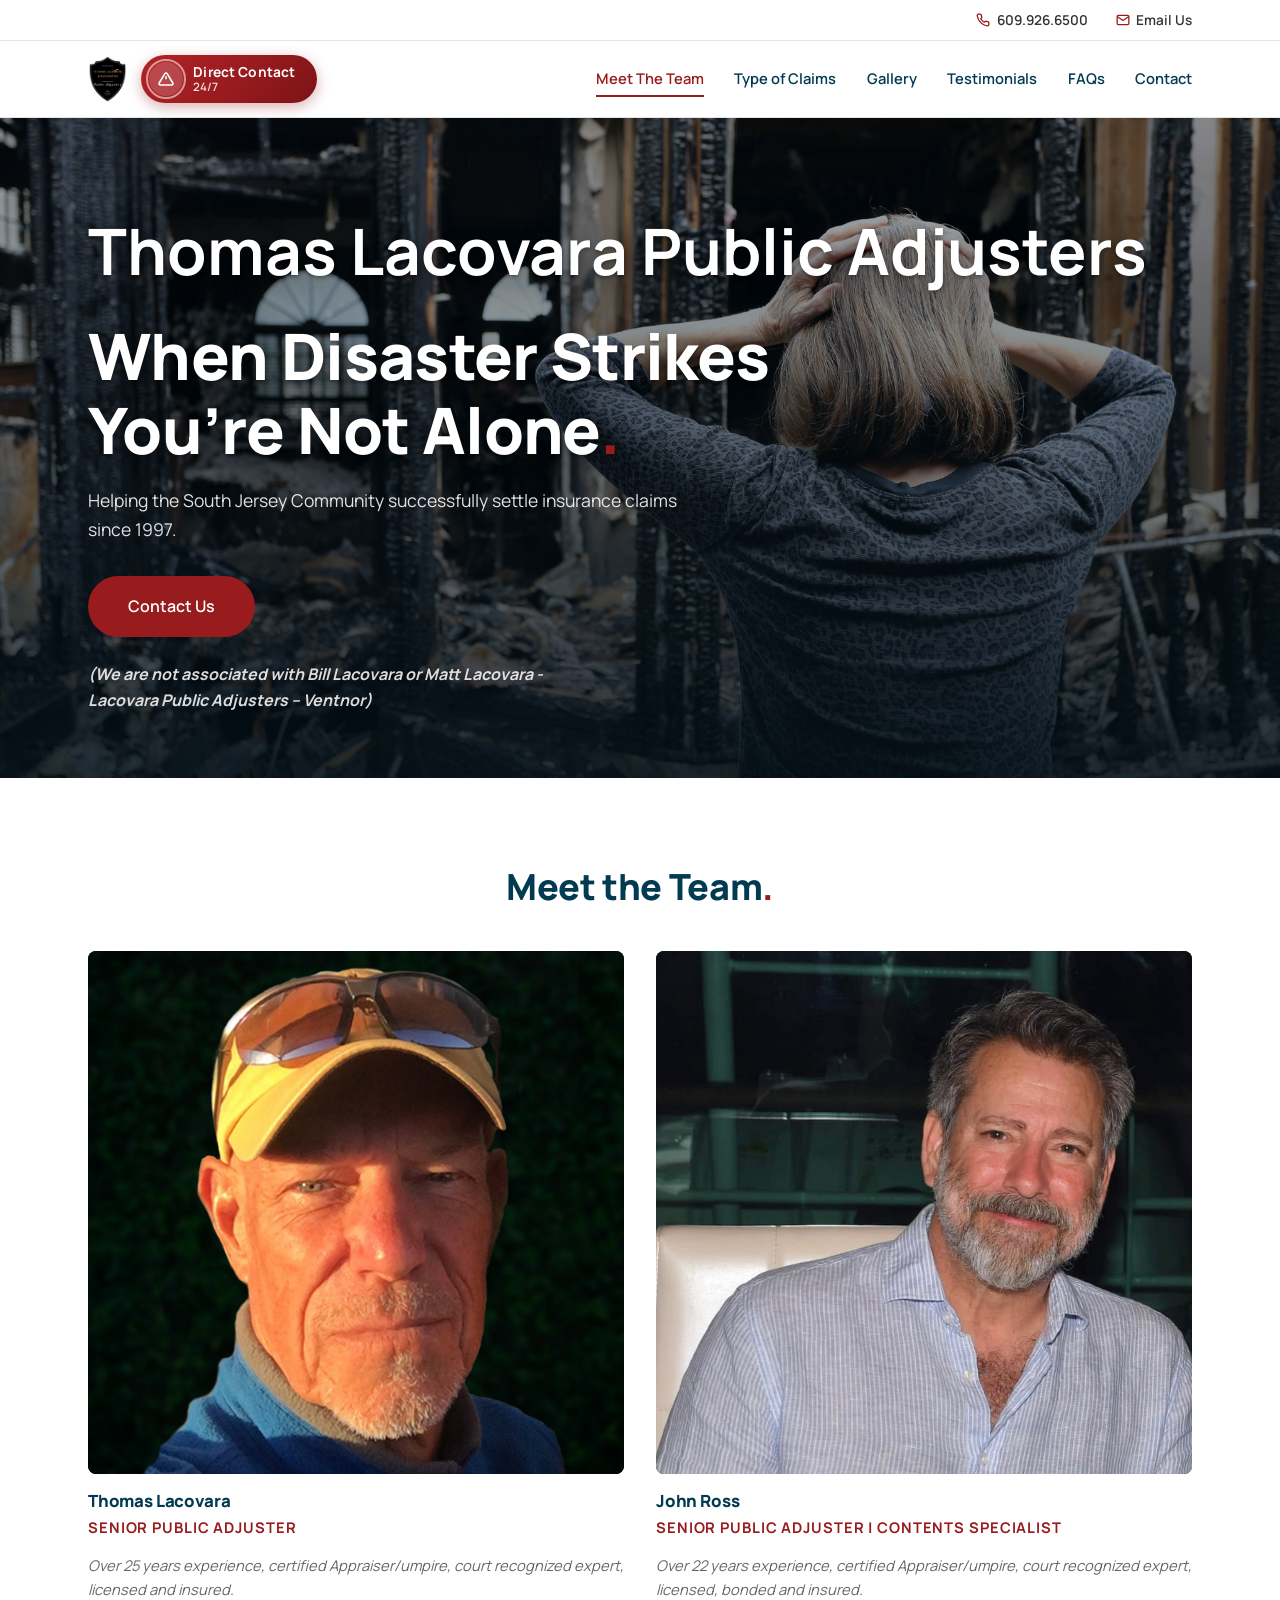
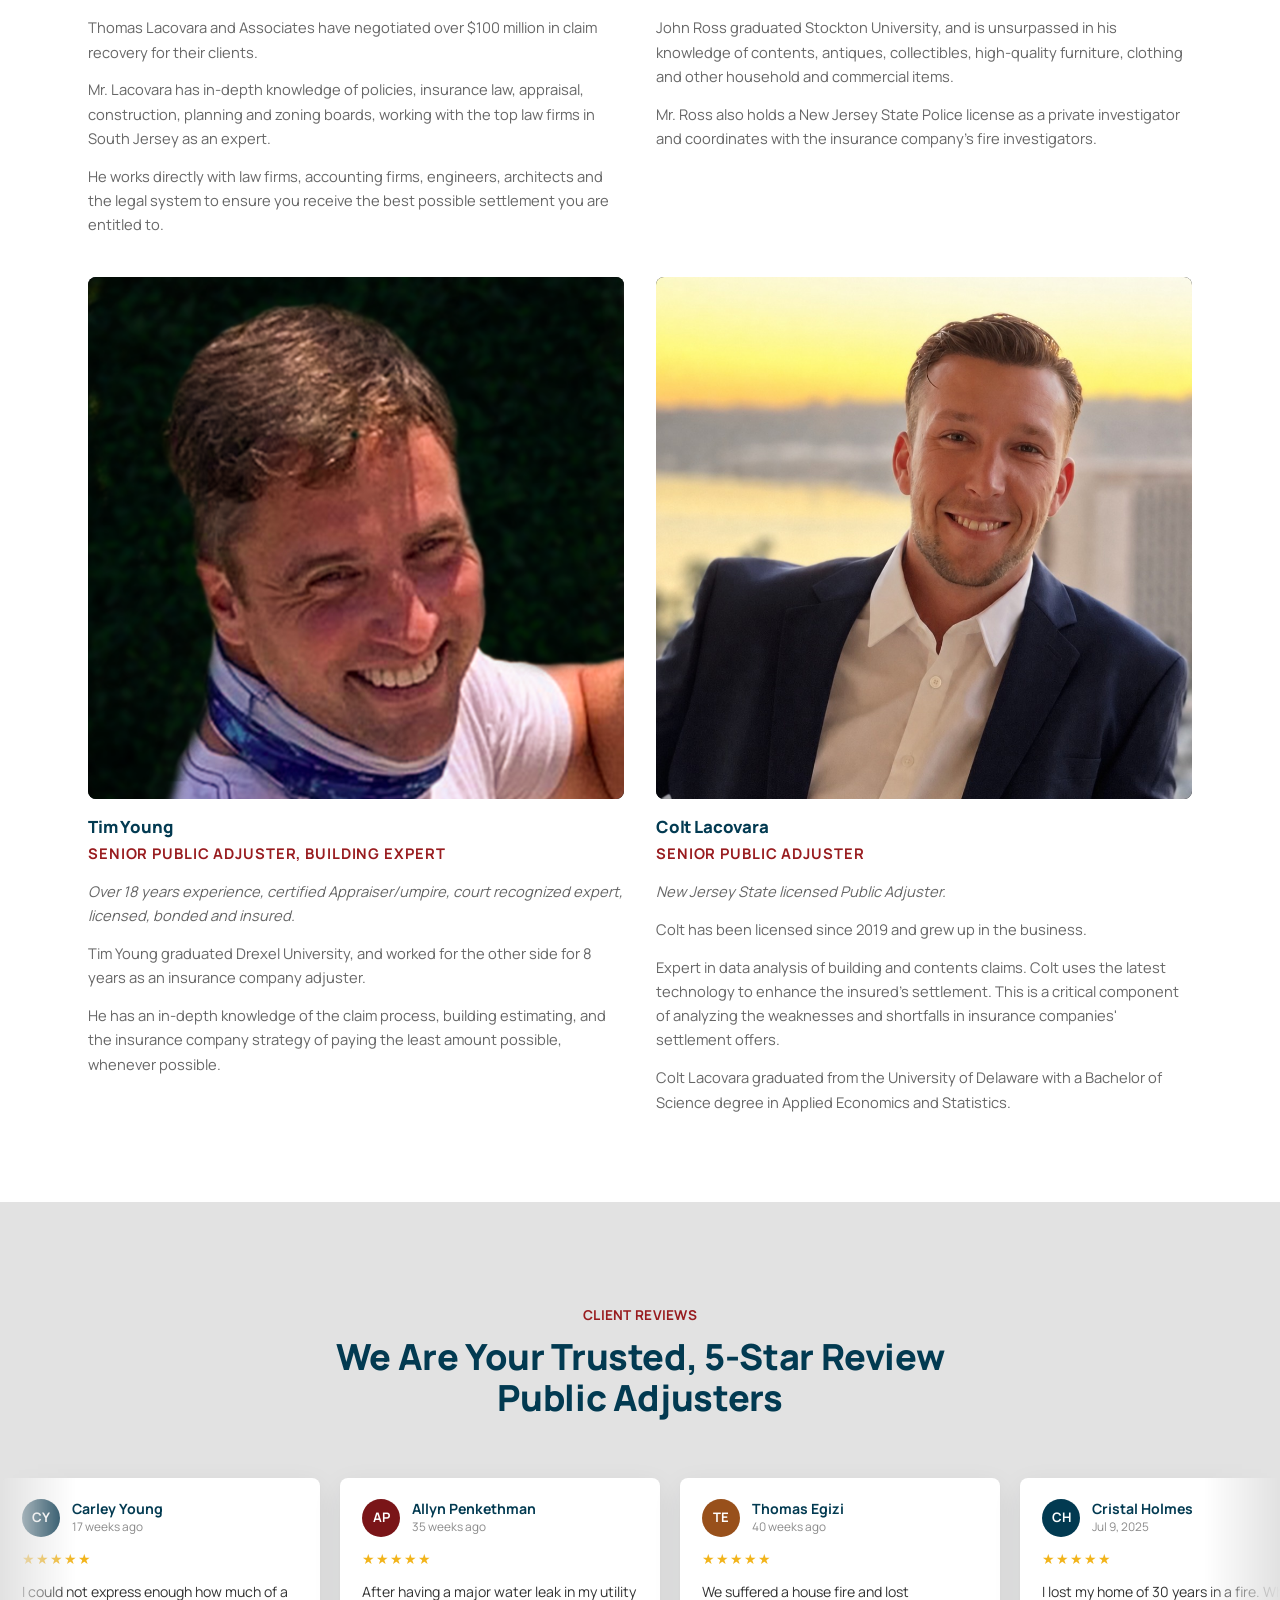
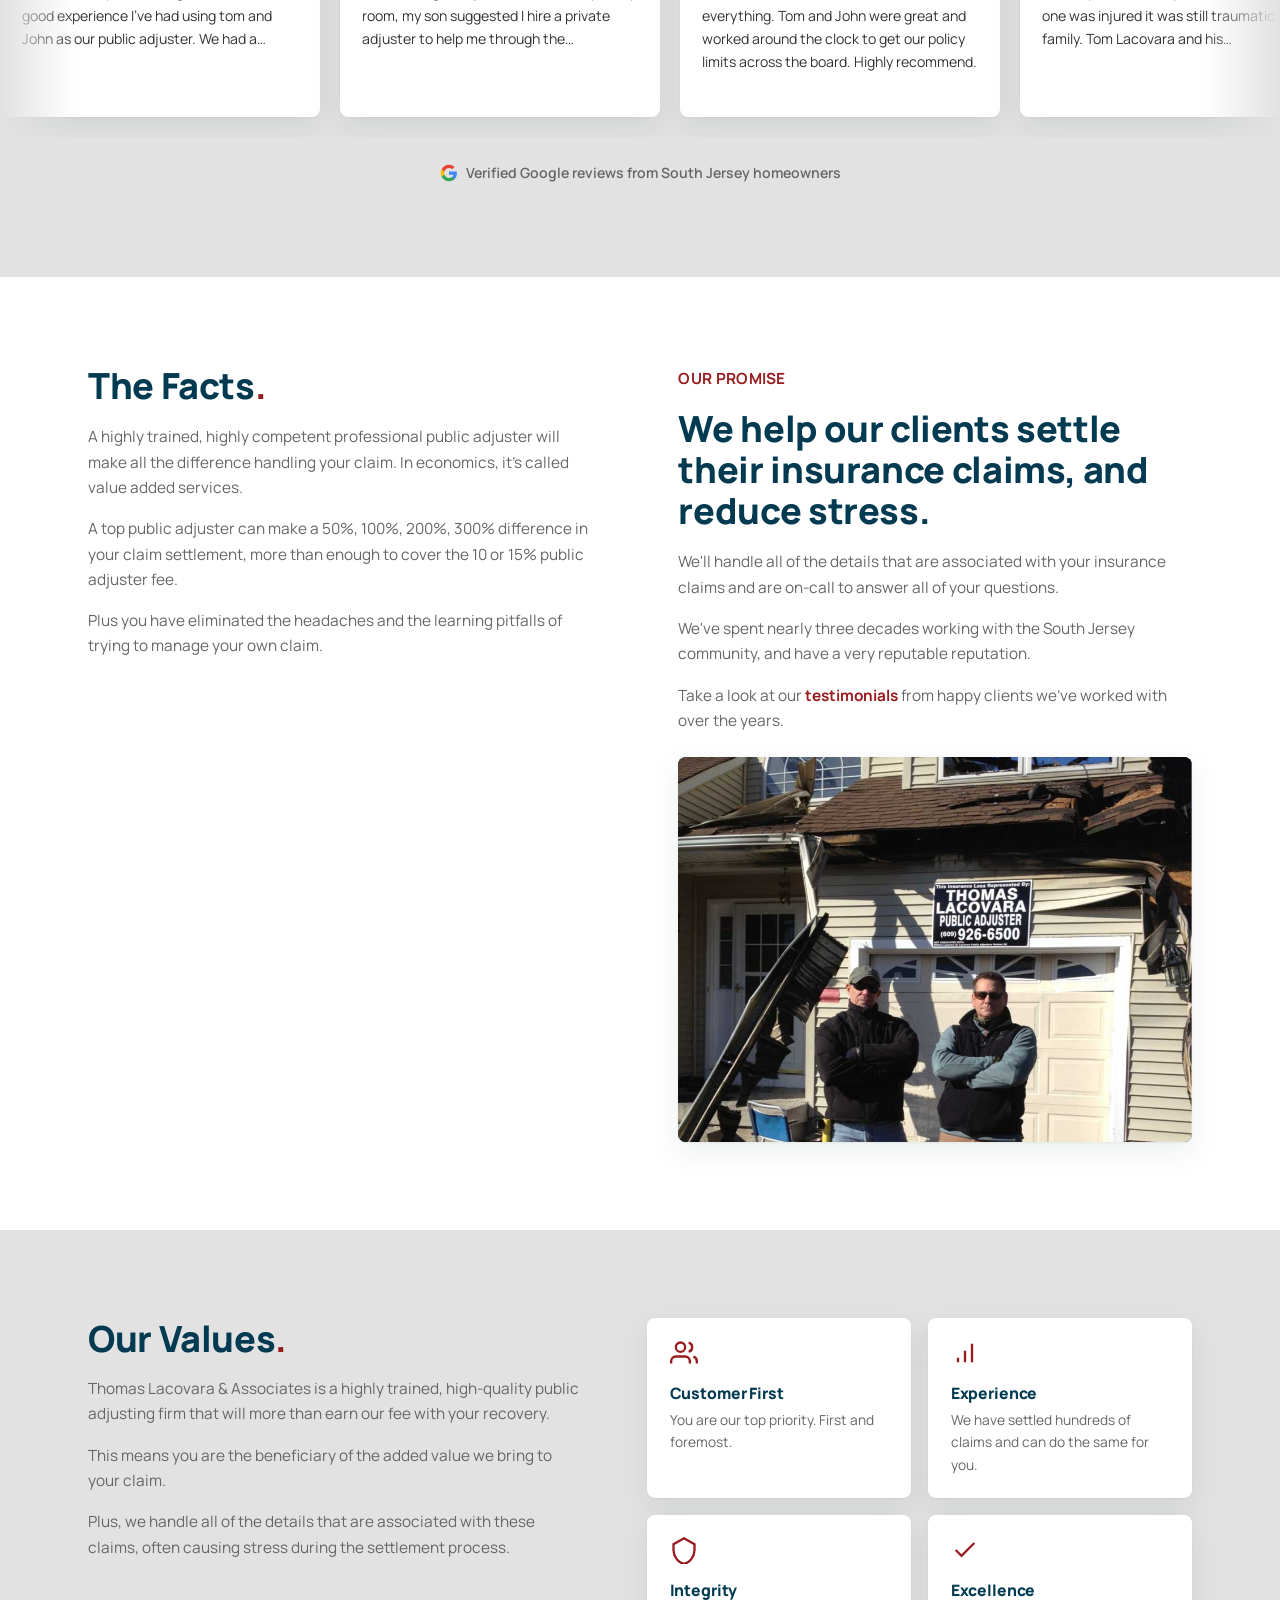
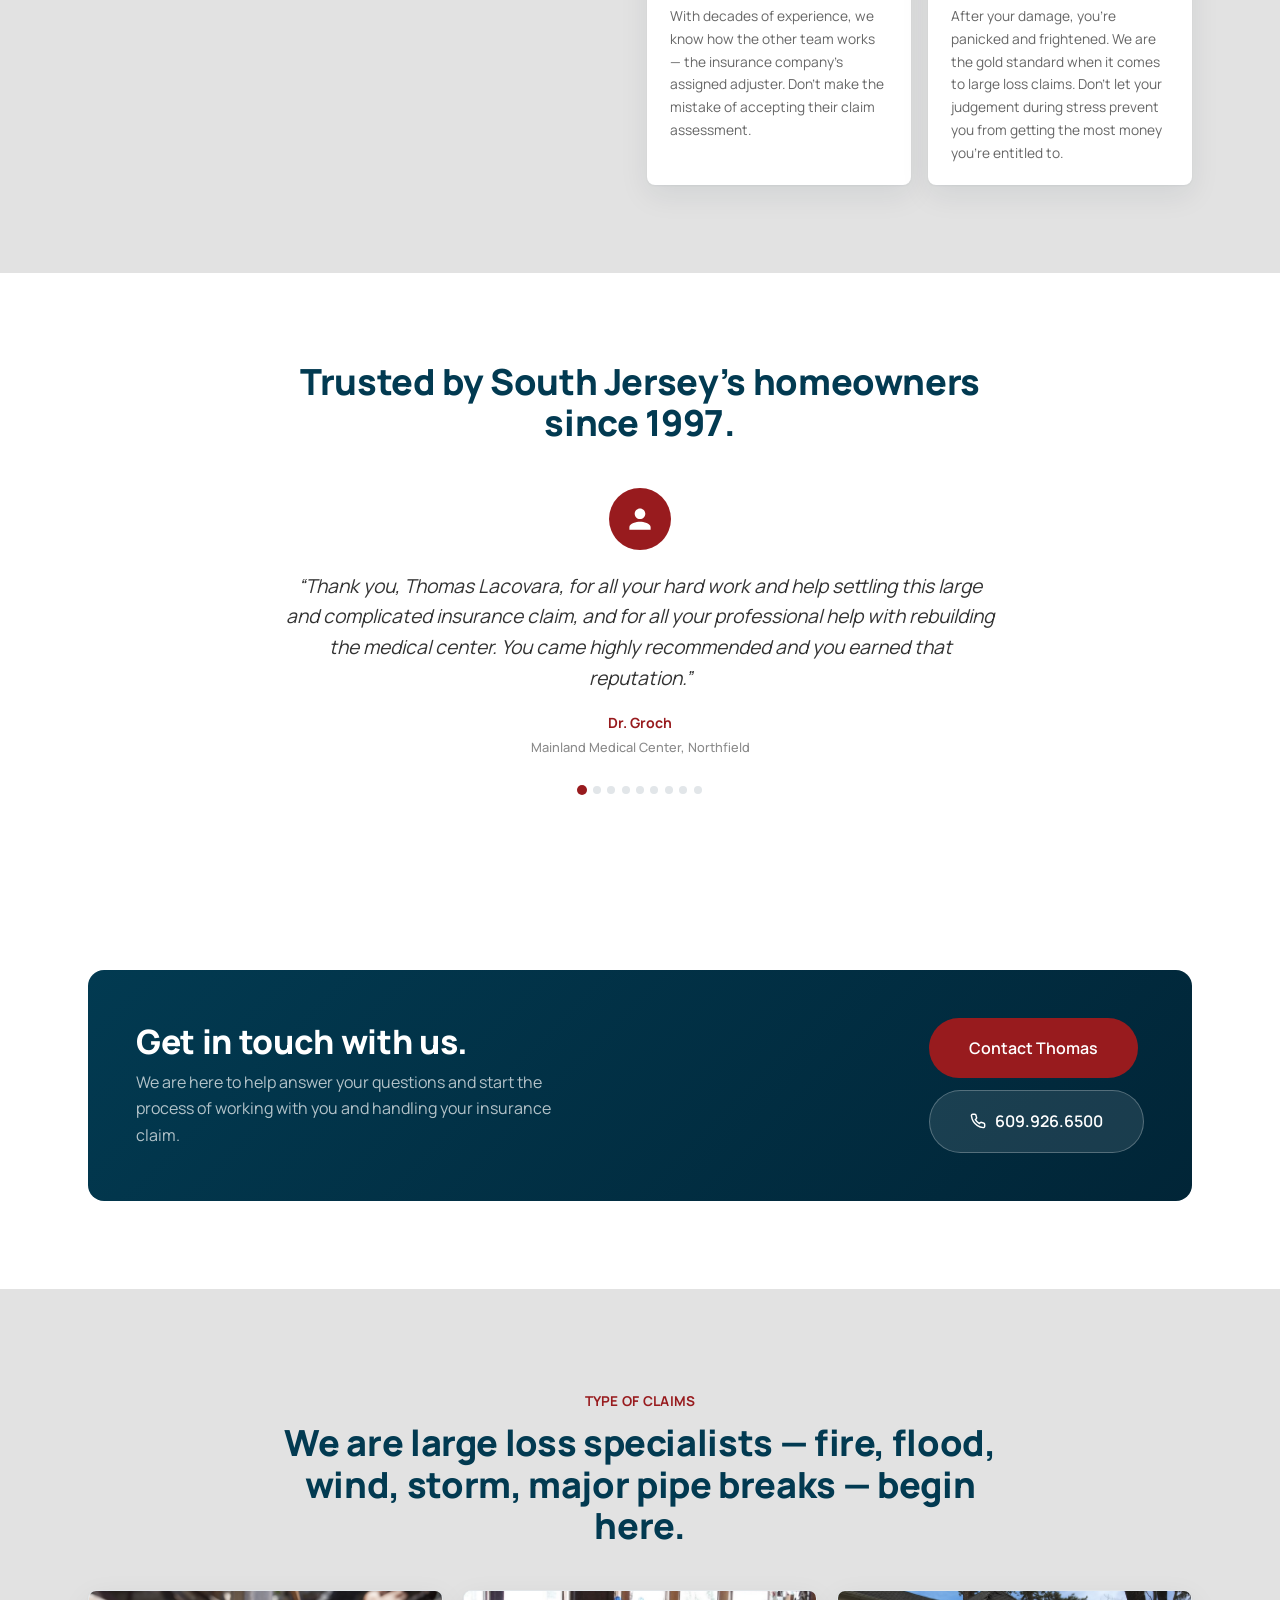
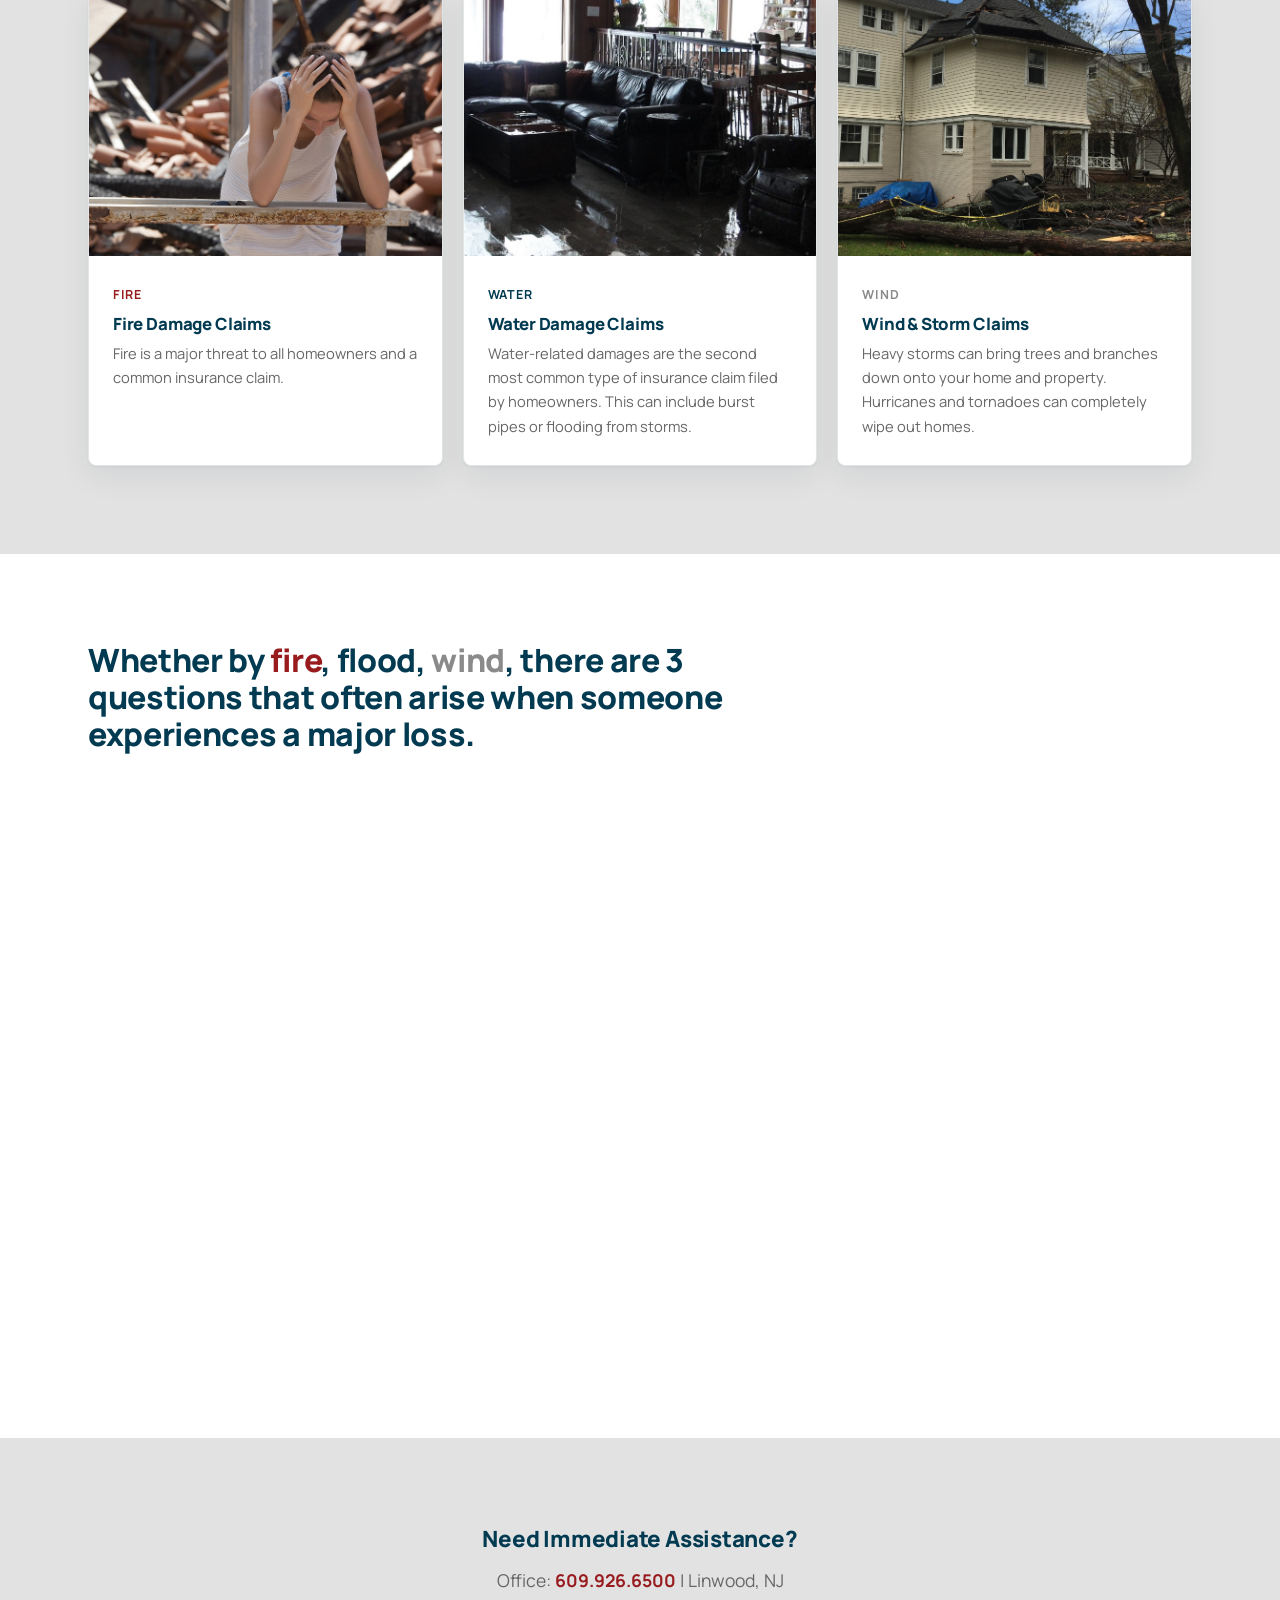
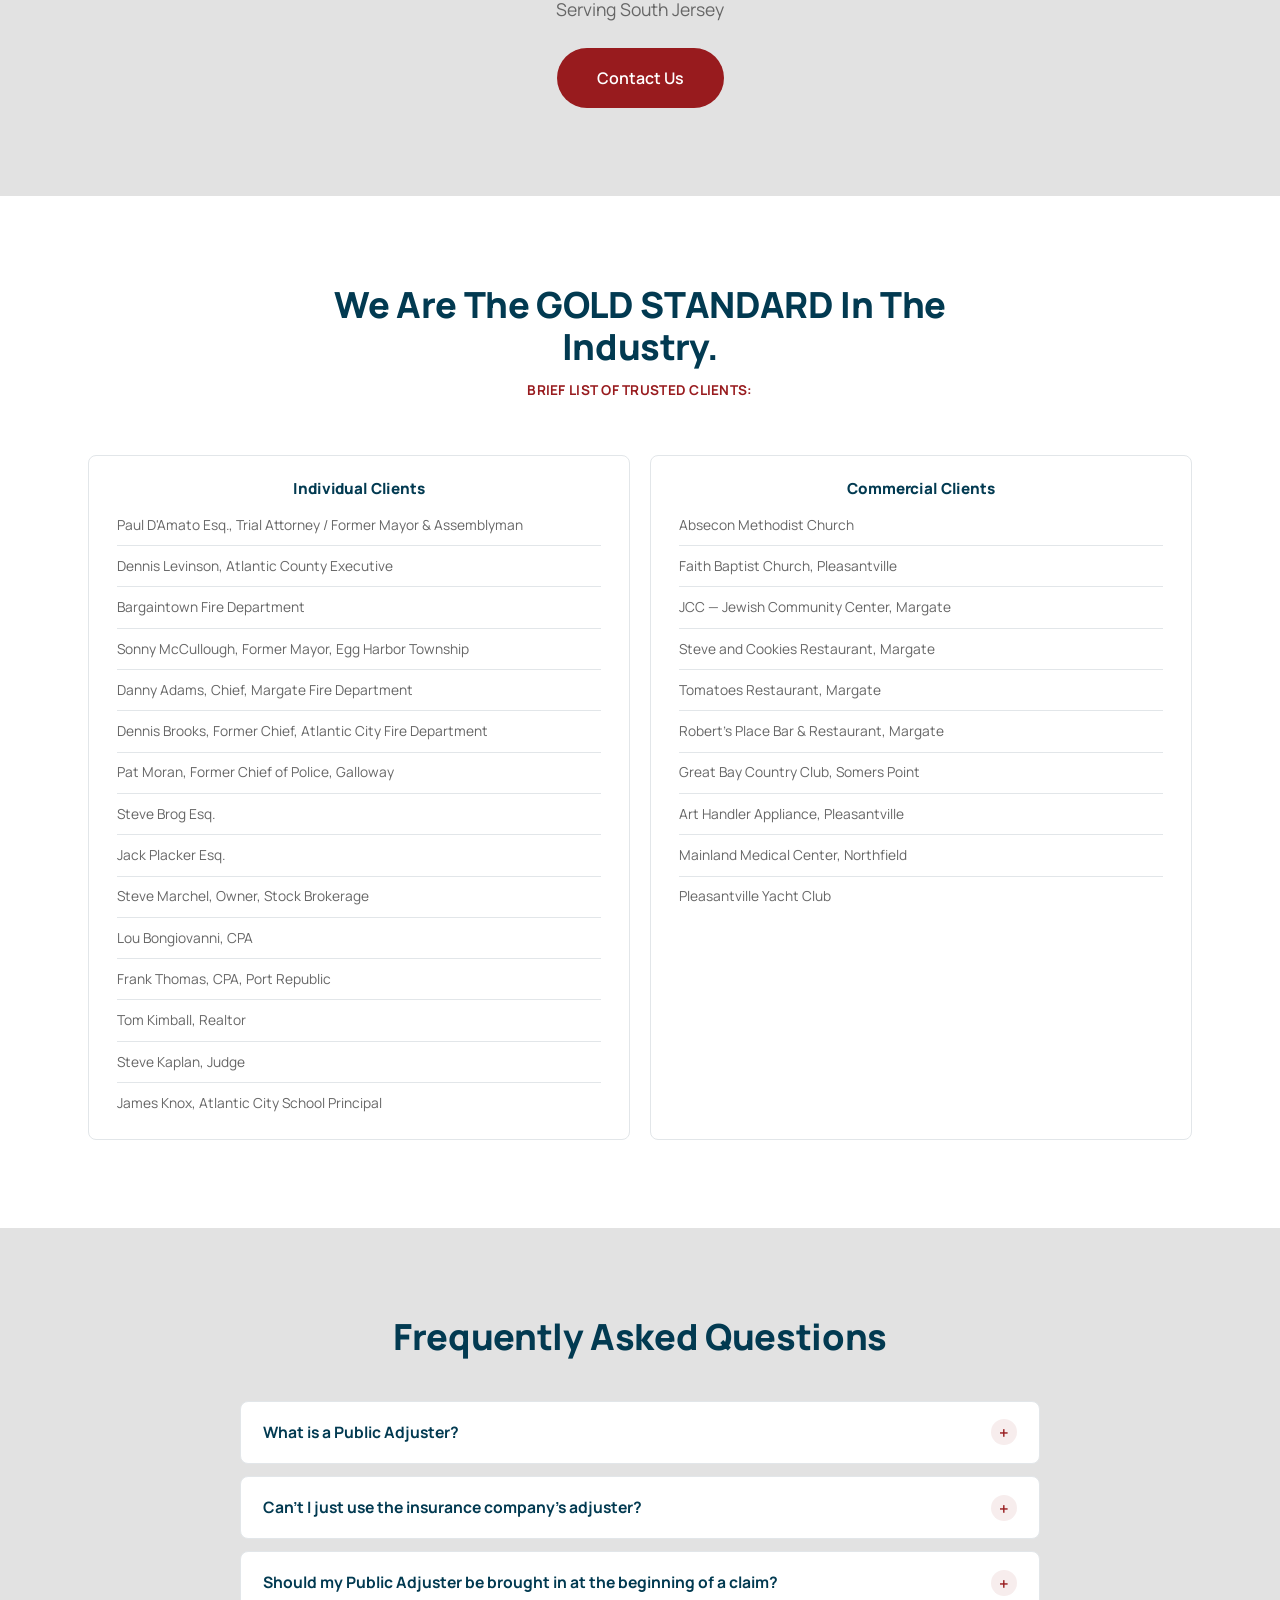
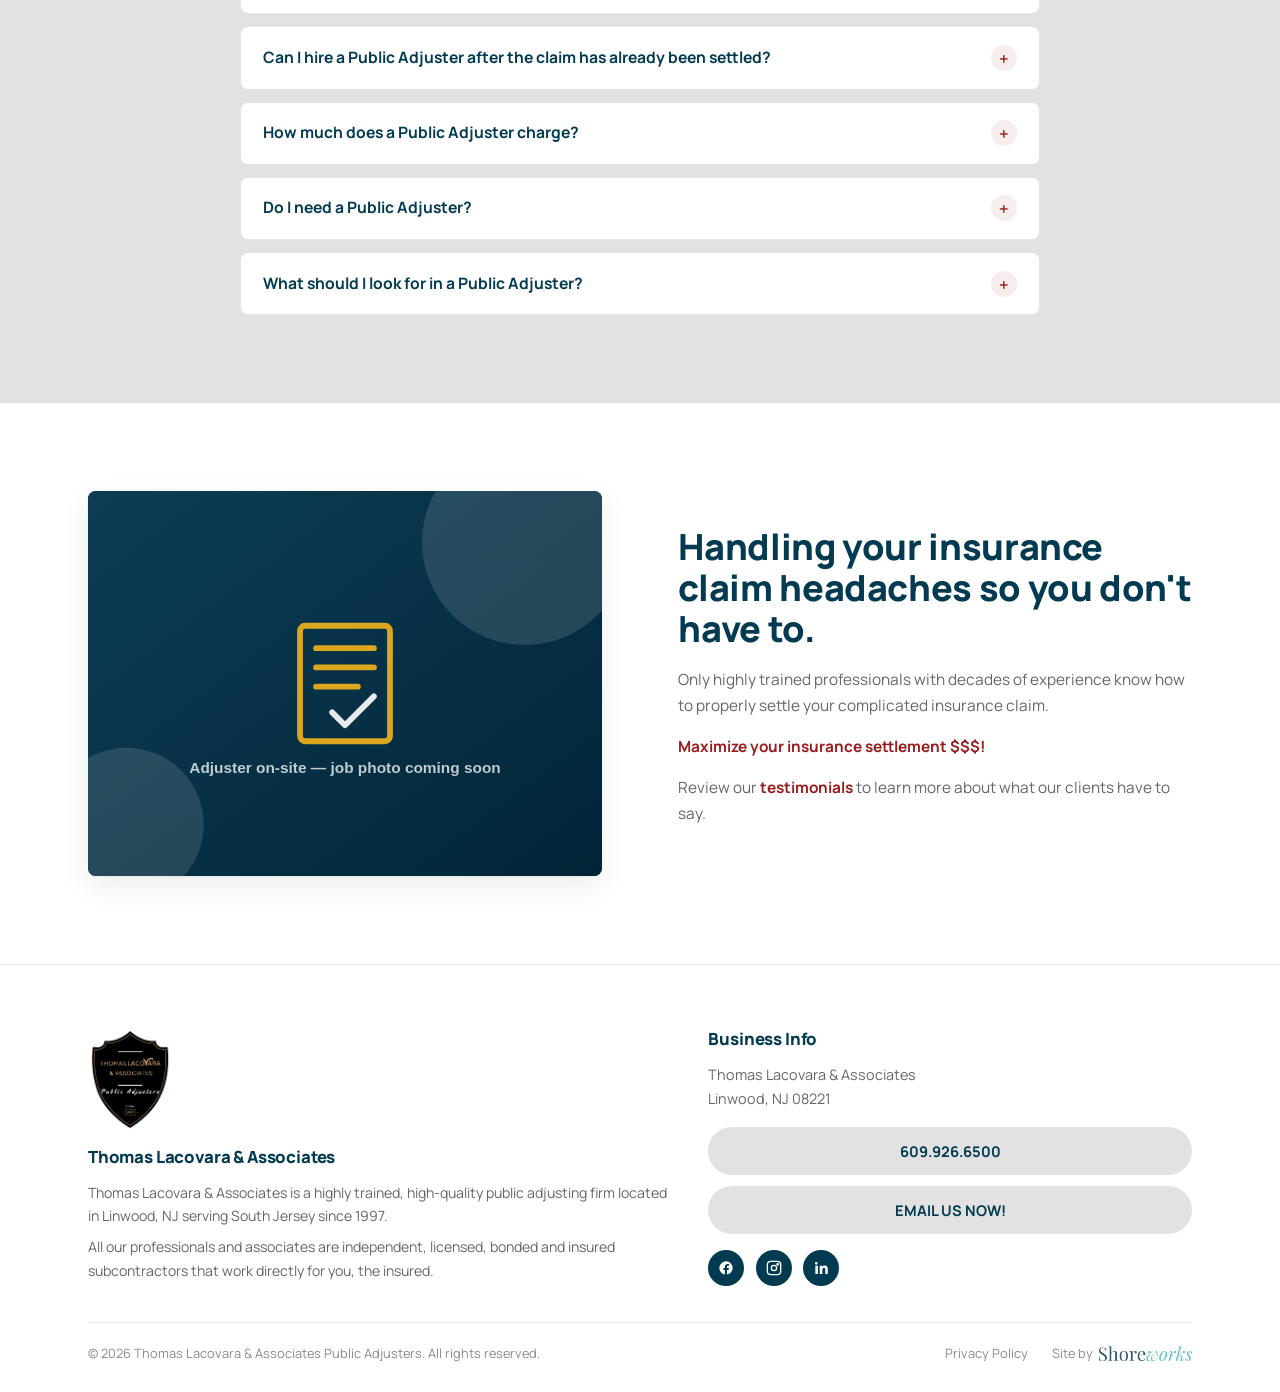
==== commit e7c9b797: "Revert "Add Careers page with JobPosting schema for part-time public adjuster" This reverts commit 7" ====
--- a/index.html
+++ b/index.html
@@ -587,7 +587,6 @@
     <div class="footer-bottom">
       <span>&copy; <span data-year>2026</span> Thomas Lacovara &amp; Associates Public Adjusters. All rights reserved.</span>
       <div class="footer-bottom-links">
-        <a href="/careers">Careers</a>
         <a href="#">Privacy Policy</a>
         <a href="https://shoreworksnj.com" target="_blank" rel="noopener" class="footer-credit">Site by <img src="images/shoreworks-logo.png" alt="Shore Works"></a>
       </div>
--- a/css/styles.css
+++ b/css/styles.css
@@ -590,14 +590,3 @@
 .reveal { opacity: 0; transform: translateY(20px); transition: opacity 0.6s var(--ease), transform 0.6s var(--ease); }
 .reveal.in { opacity: 1; transform: none; }
 @media (prefers-reduced-motion: reduce) { .reveal { opacity: 1; transform: none; } }
-
-/* ============================================================
-   Careers / job posting
-   ============================================================ */
-.job-card h2 .job-sub { display: block; font-size: 0.95rem; font-weight: 600; color: var(--gray); margin-top: 0.35rem; letter-spacing: 0; }
-.job-meta { display: flex; flex-wrap: wrap; gap: 0.5rem; margin: 1.1rem 0 1.75rem; }
-.job-meta li { background: var(--bg); color: var(--navy); font-size: 0.82rem; font-weight: 700; padding: 0.4rem 0.9rem; border-radius: var(--pill); }
-.job-card h3 { margin: 1.6rem 0 0.7rem; font-size: 1.05rem; }
-.job-list { margin: 0 0 0.5rem 1.2rem; padding: 0; }
-.job-list li { list-style: disc; font-size: 0.95rem; color: var(--gray); margin-bottom: 0.5rem; }
-.job-card .btn { margin-top: 0.5rem; }
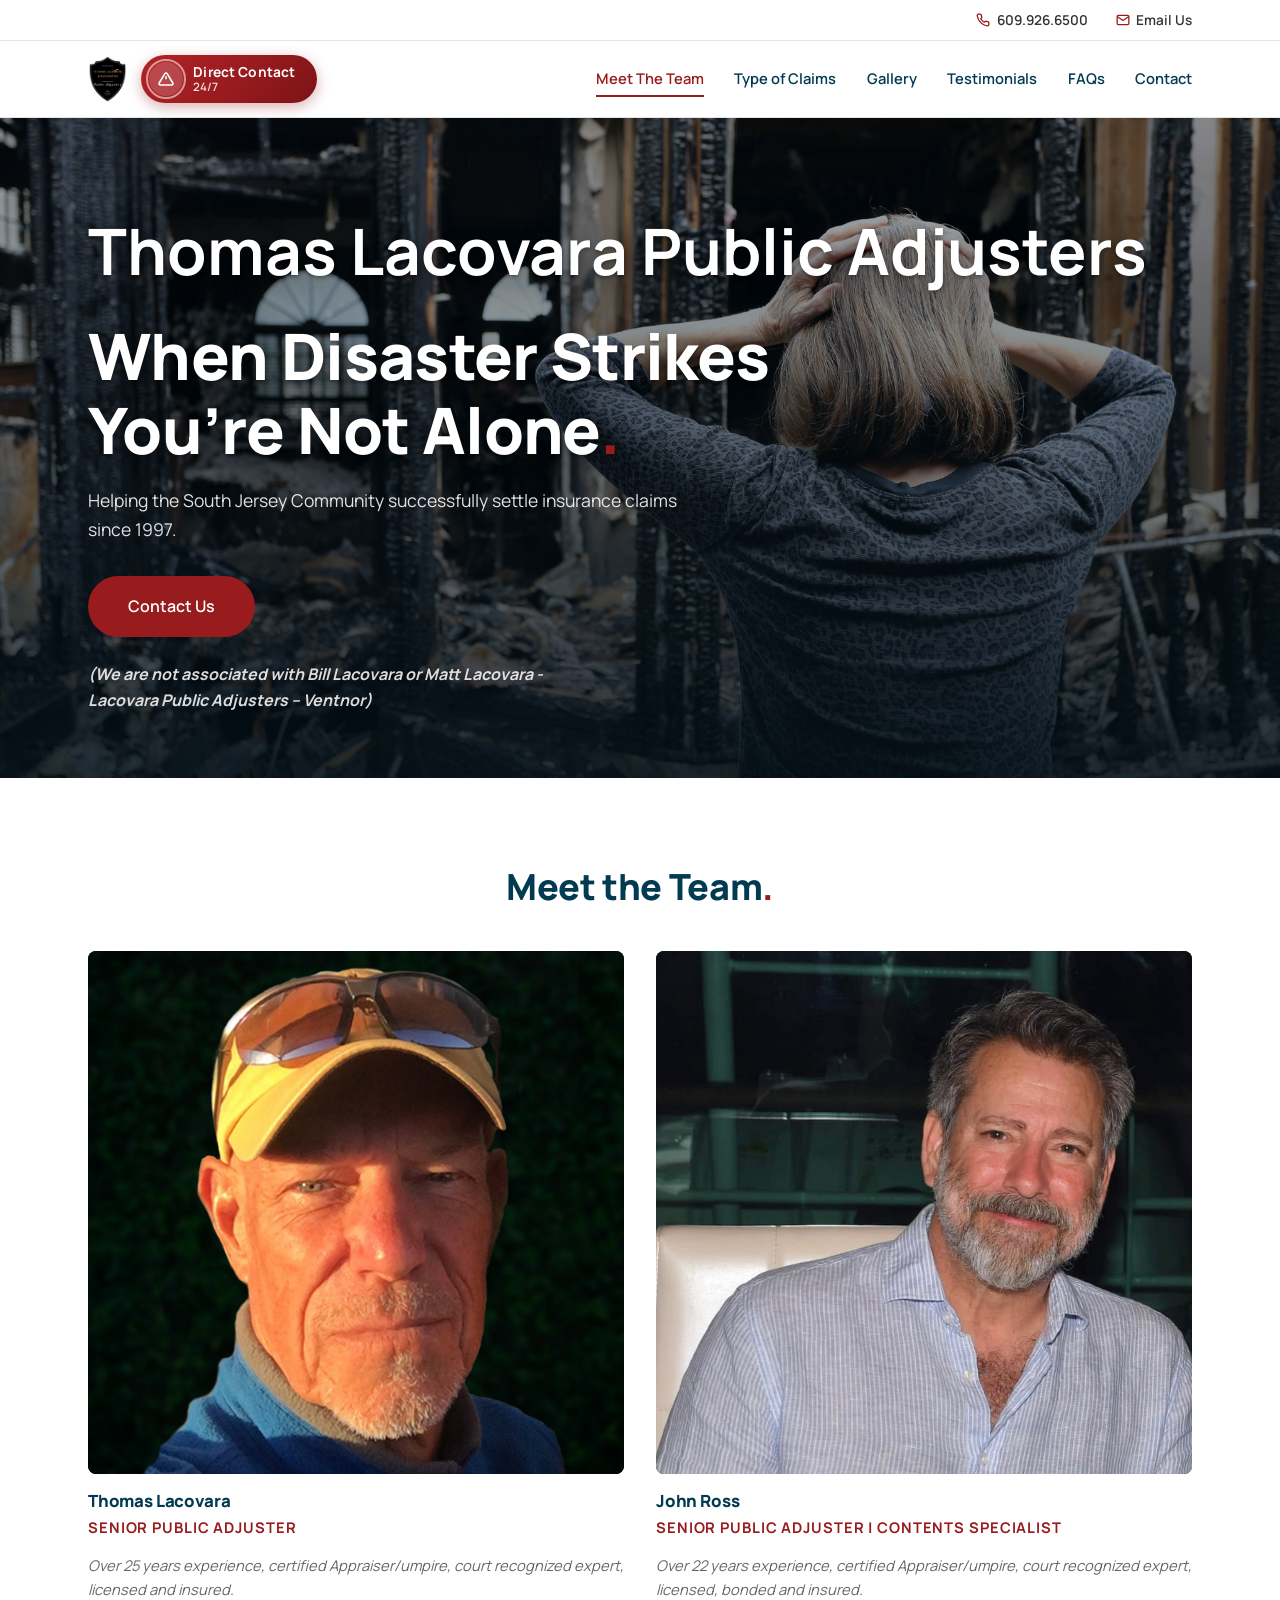
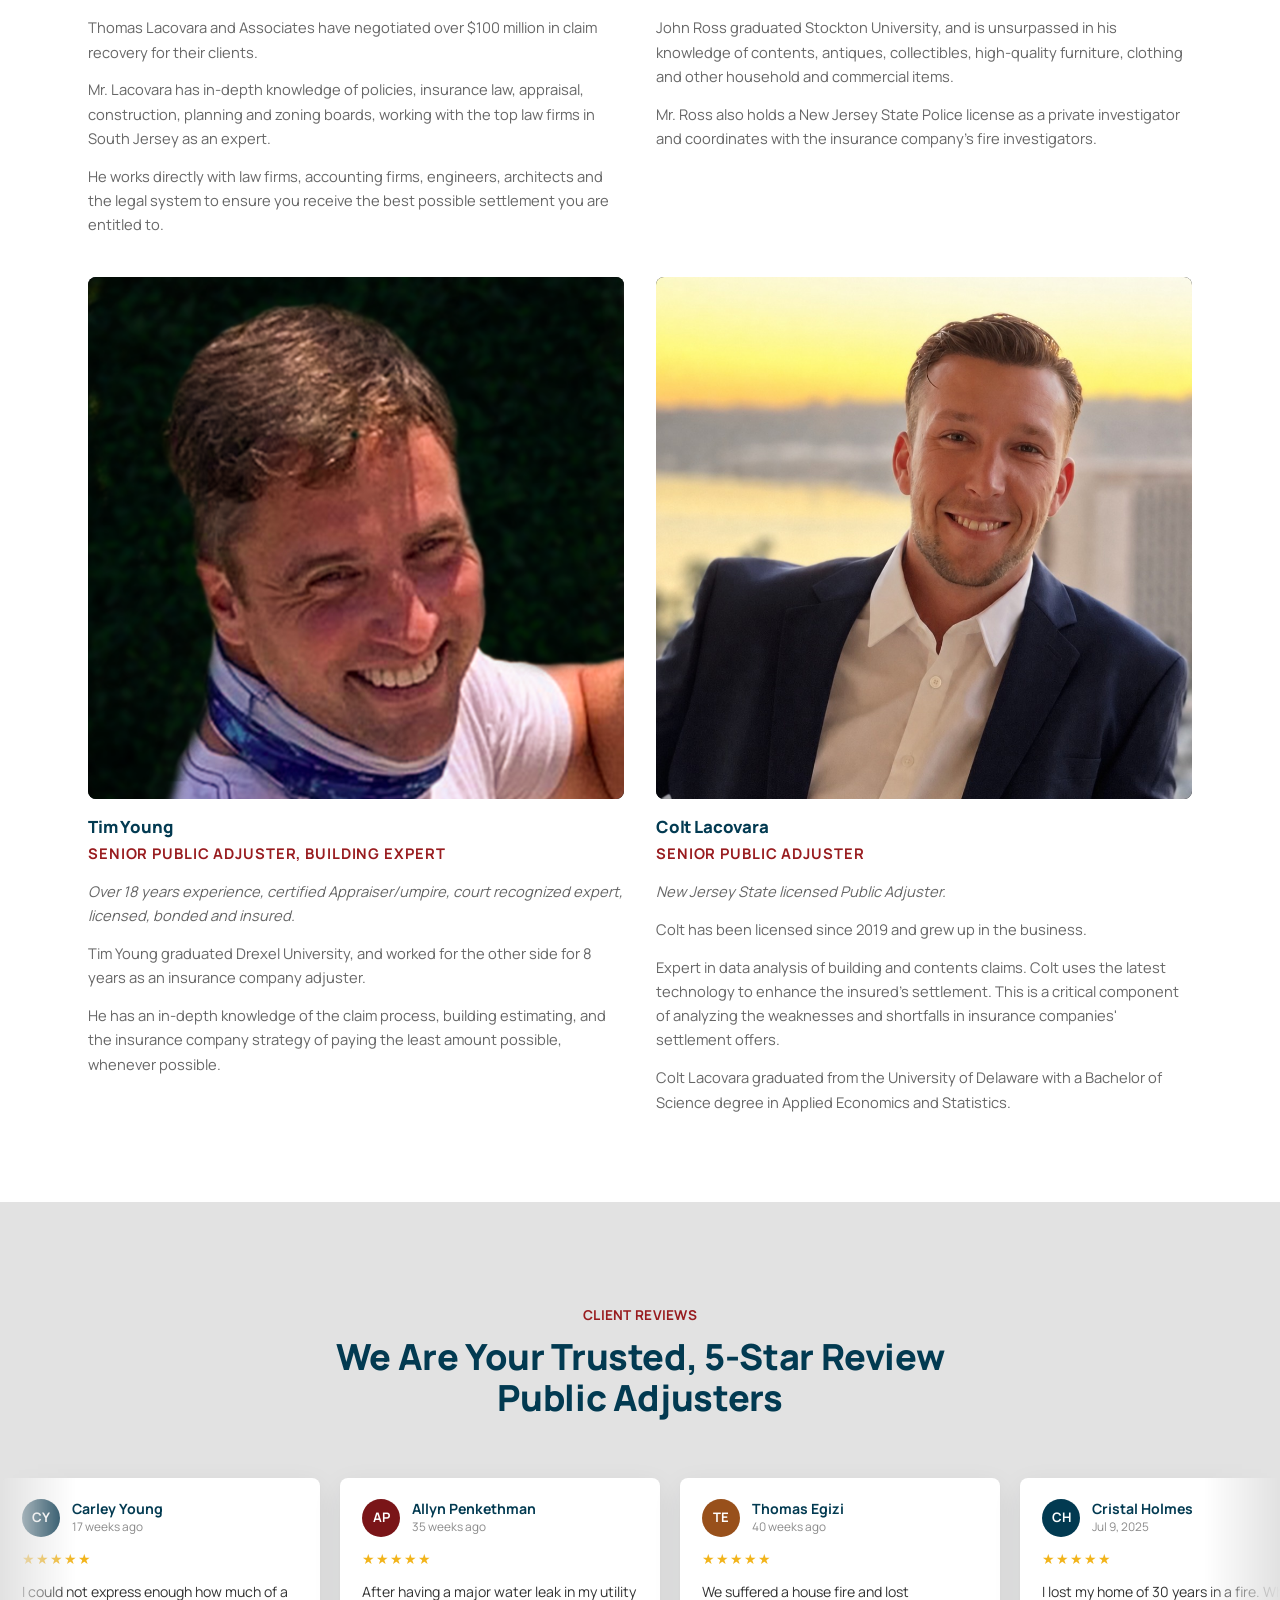
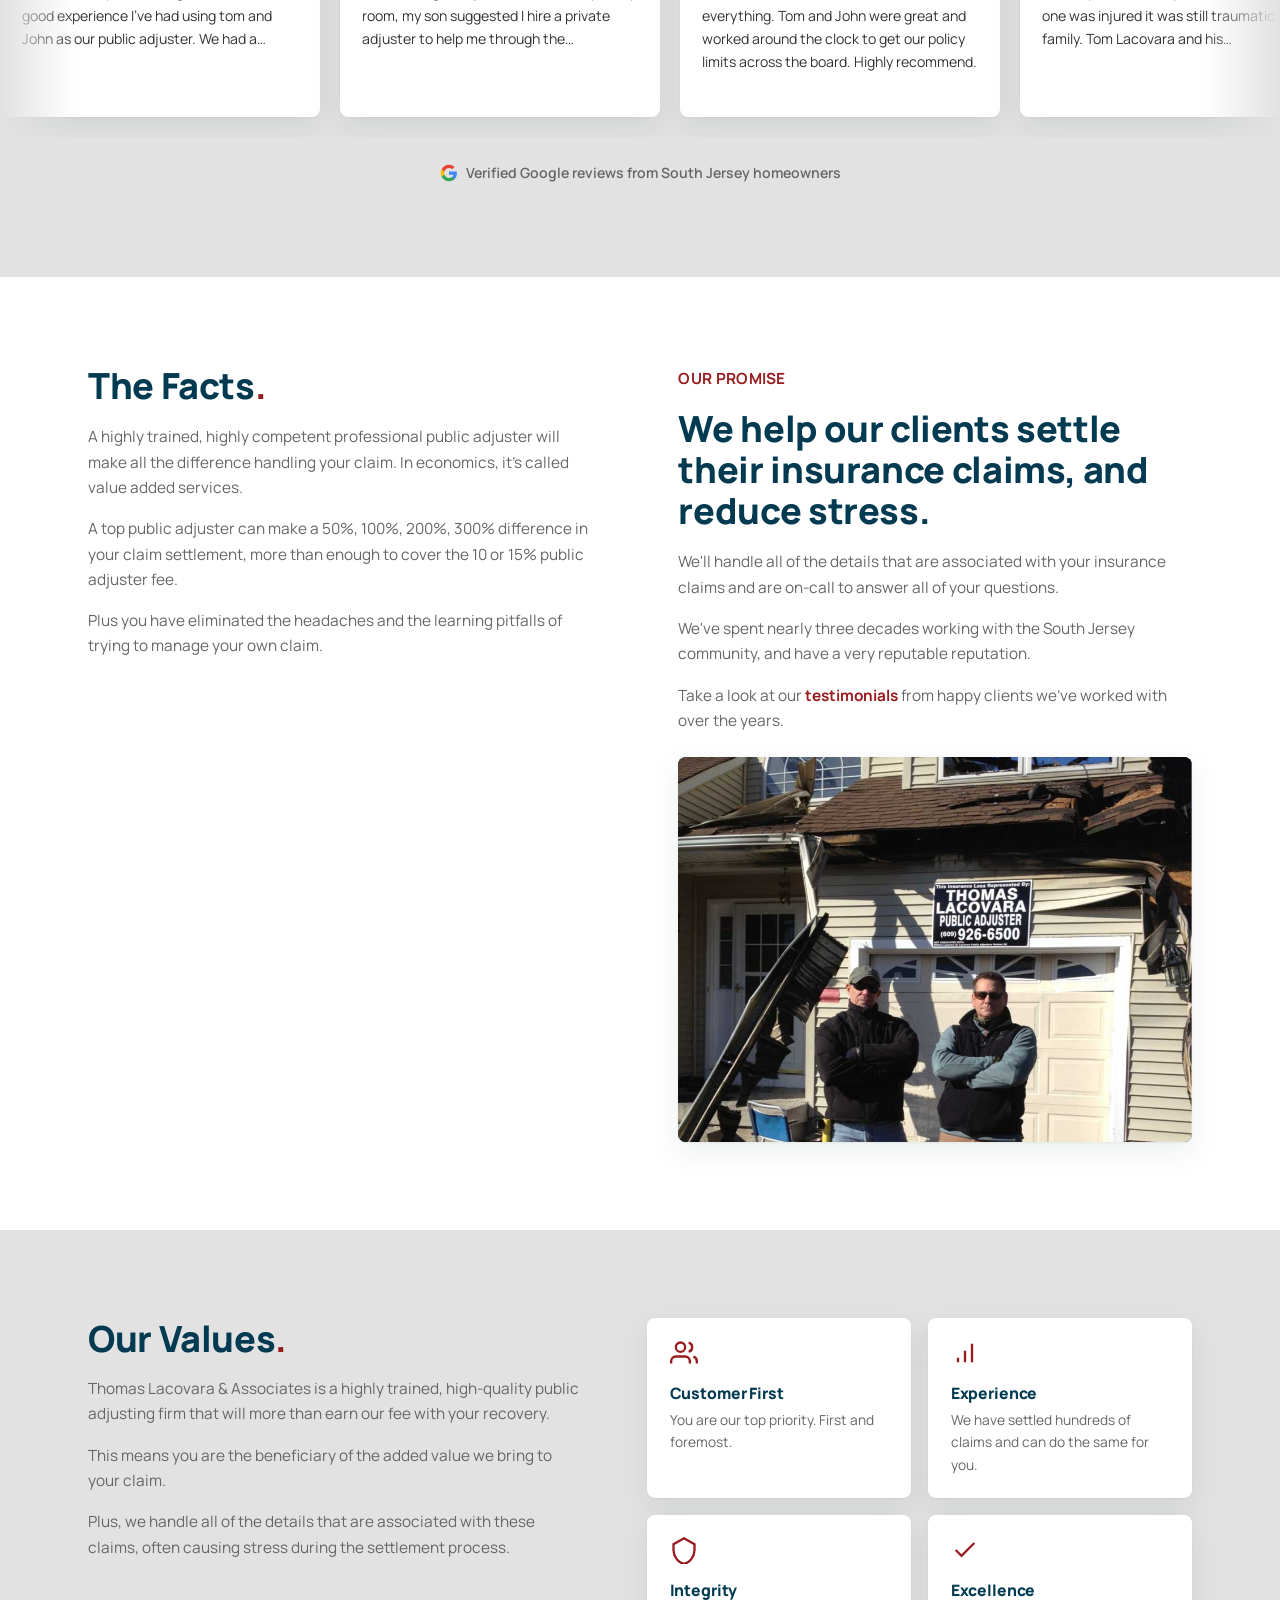
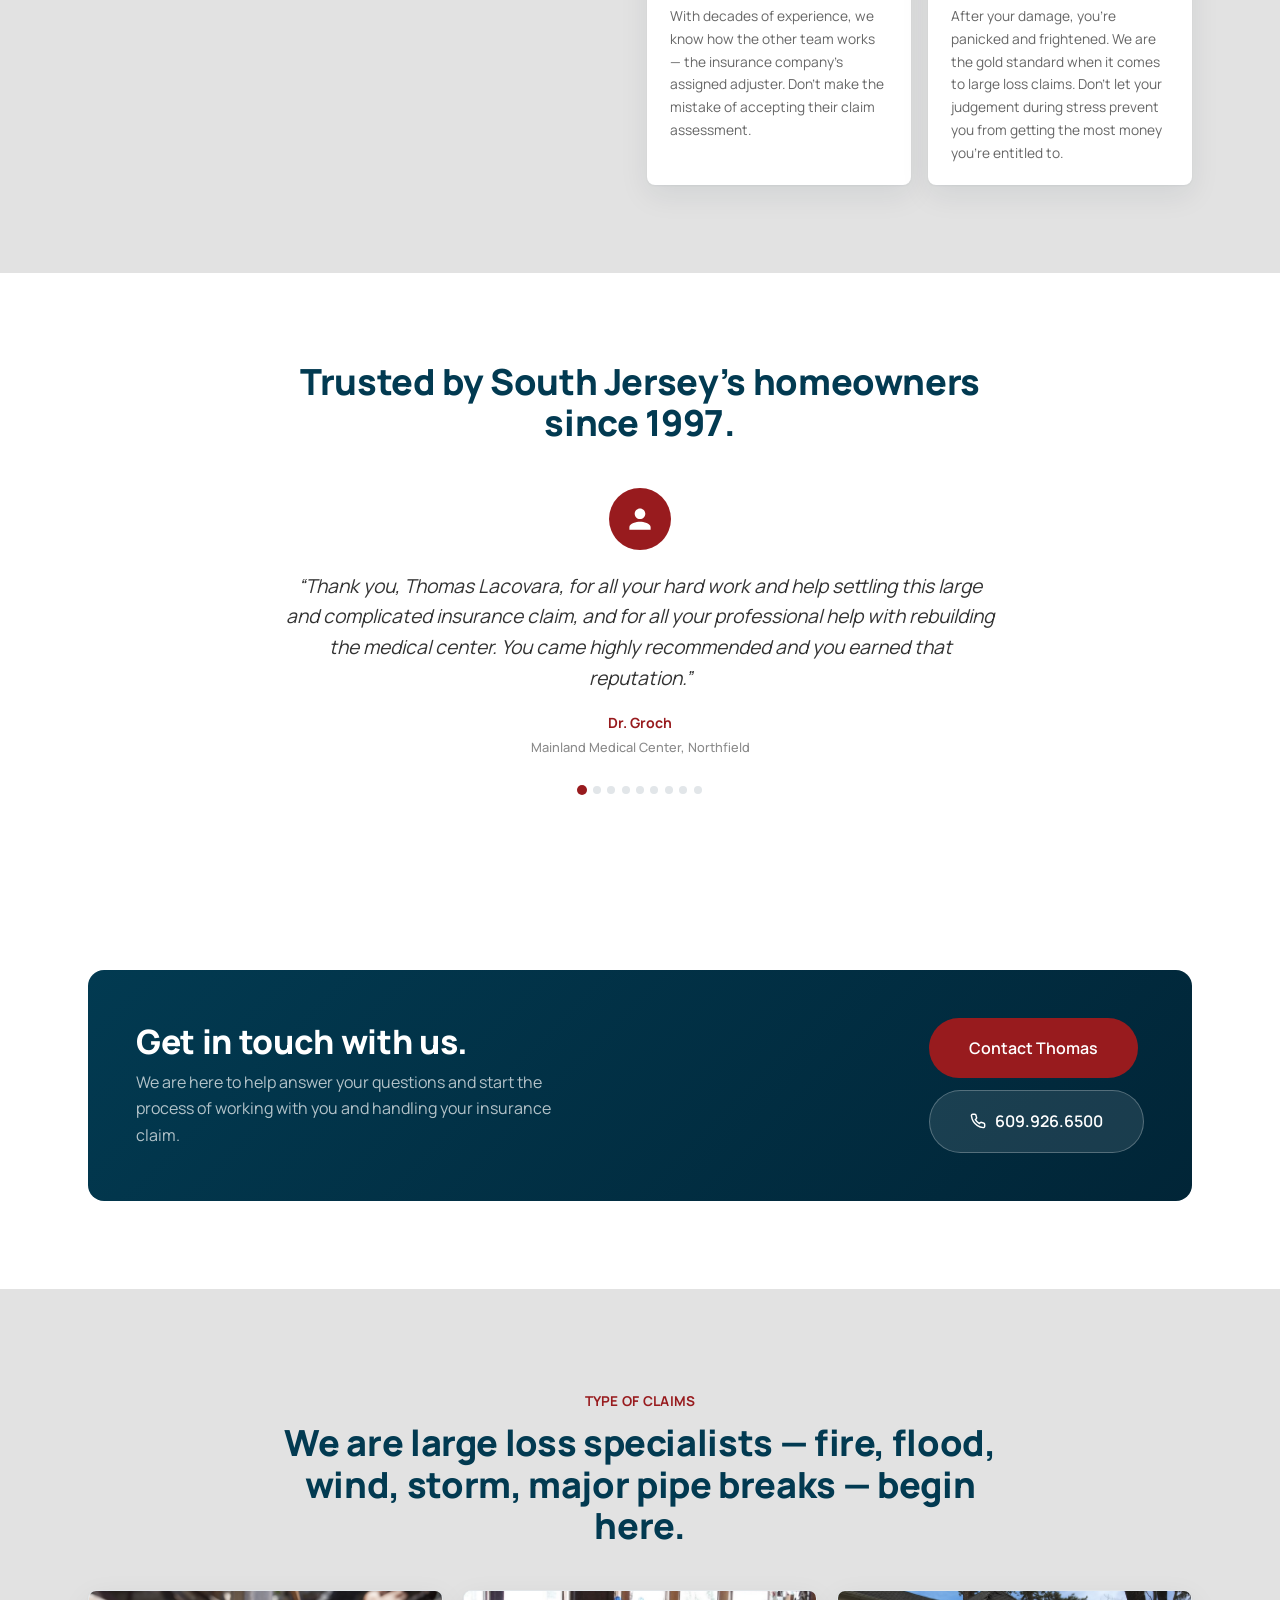
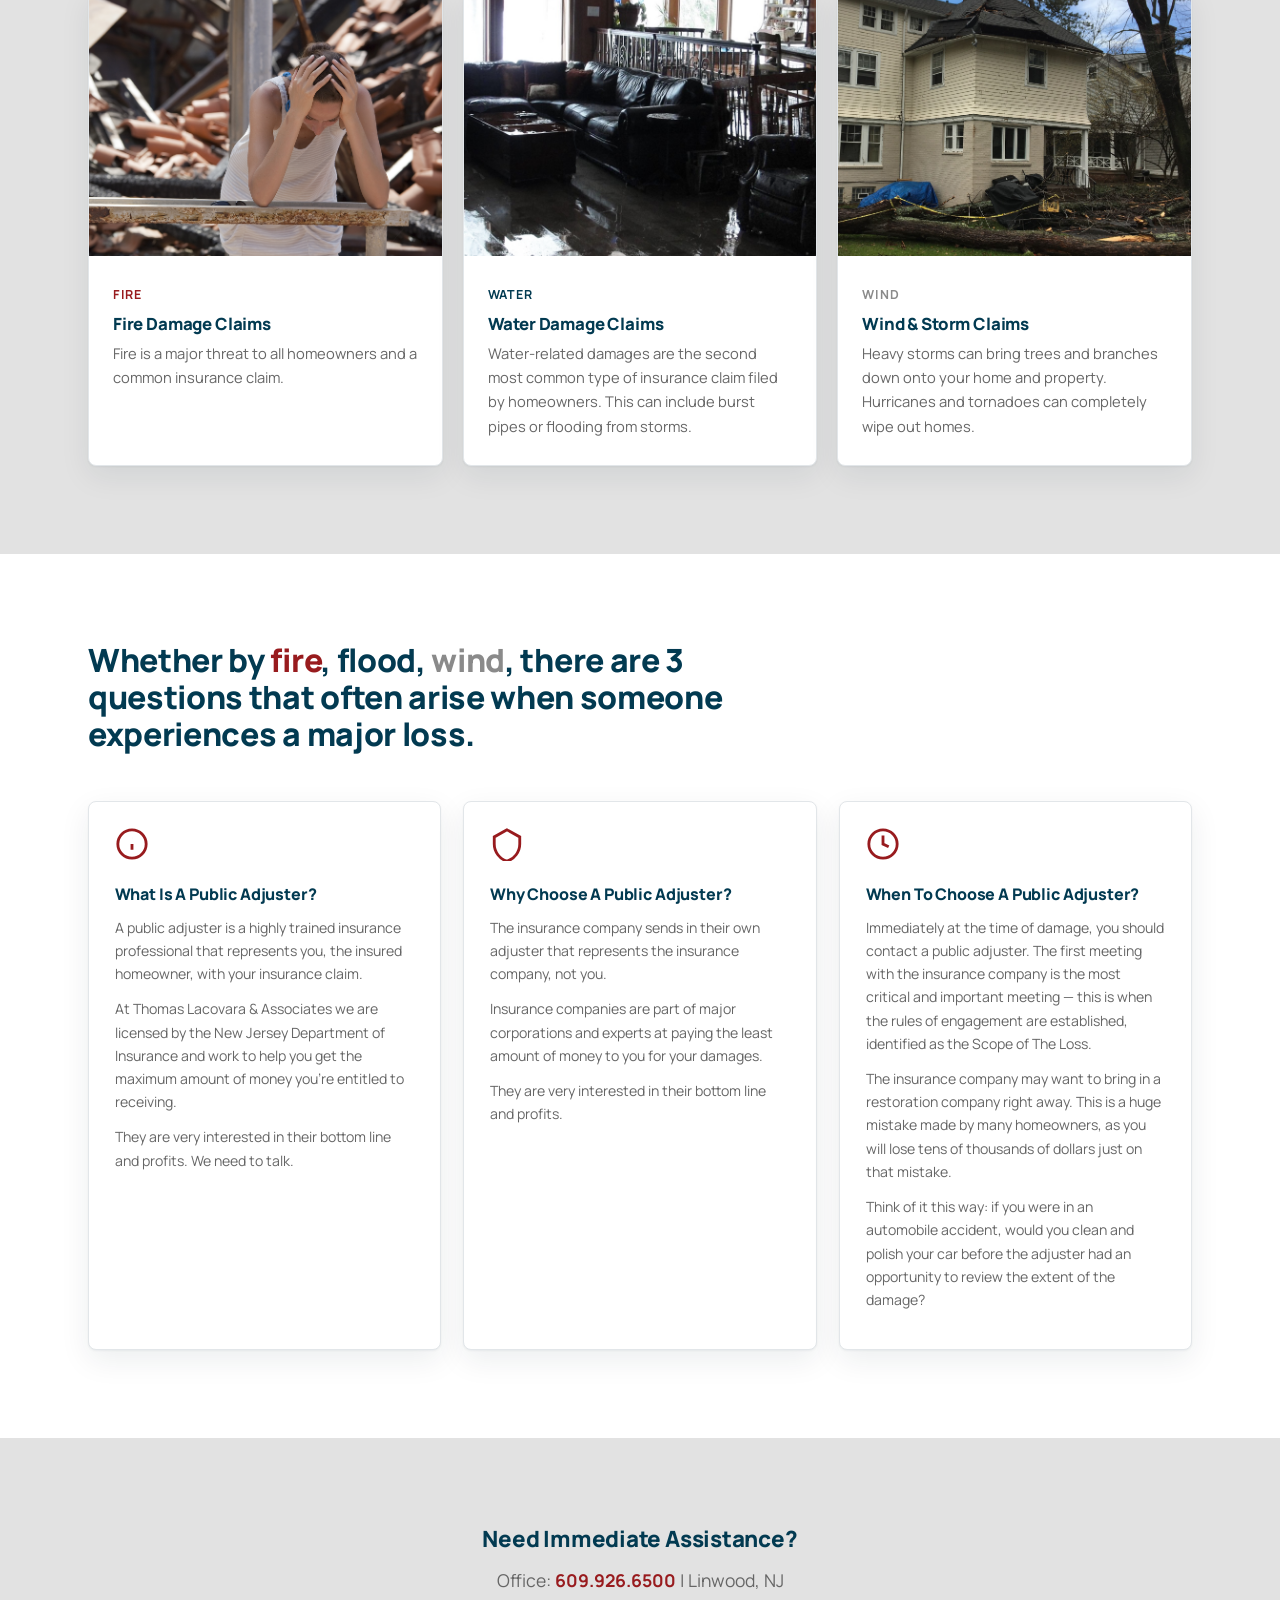
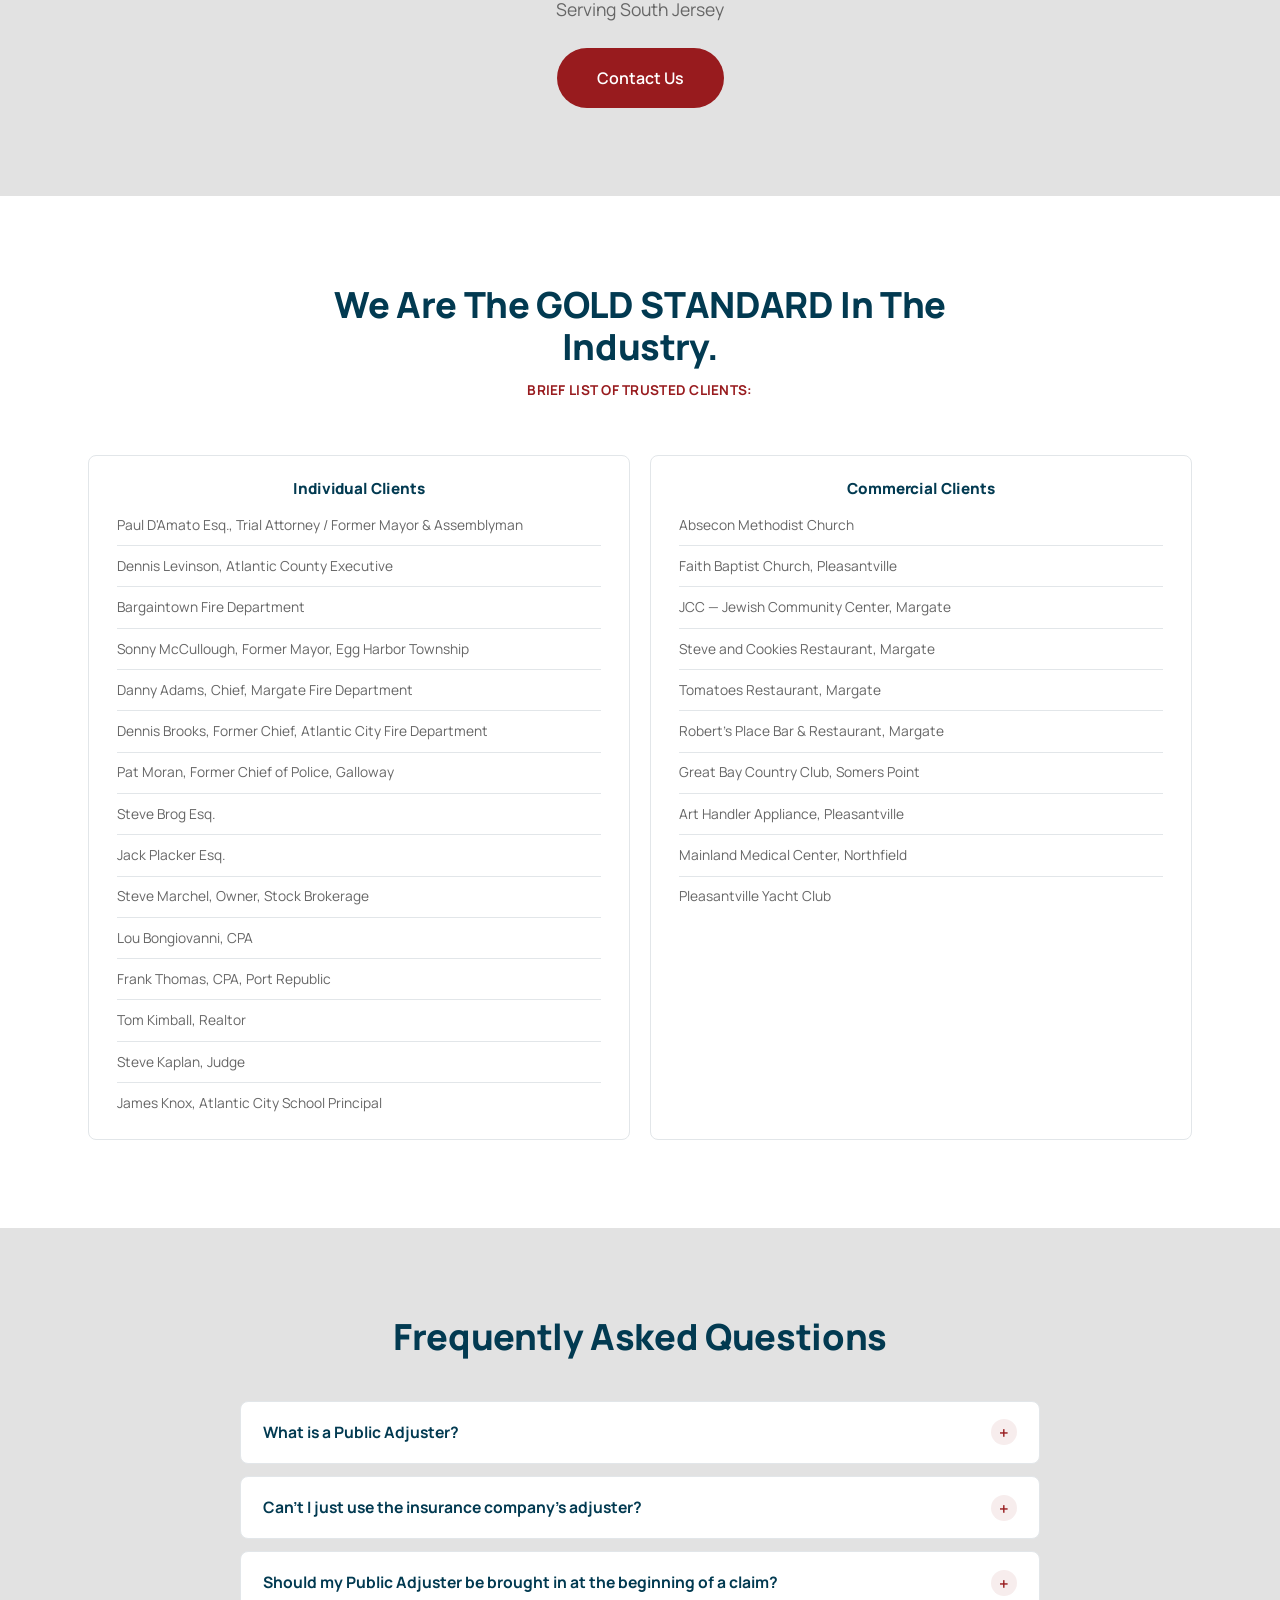
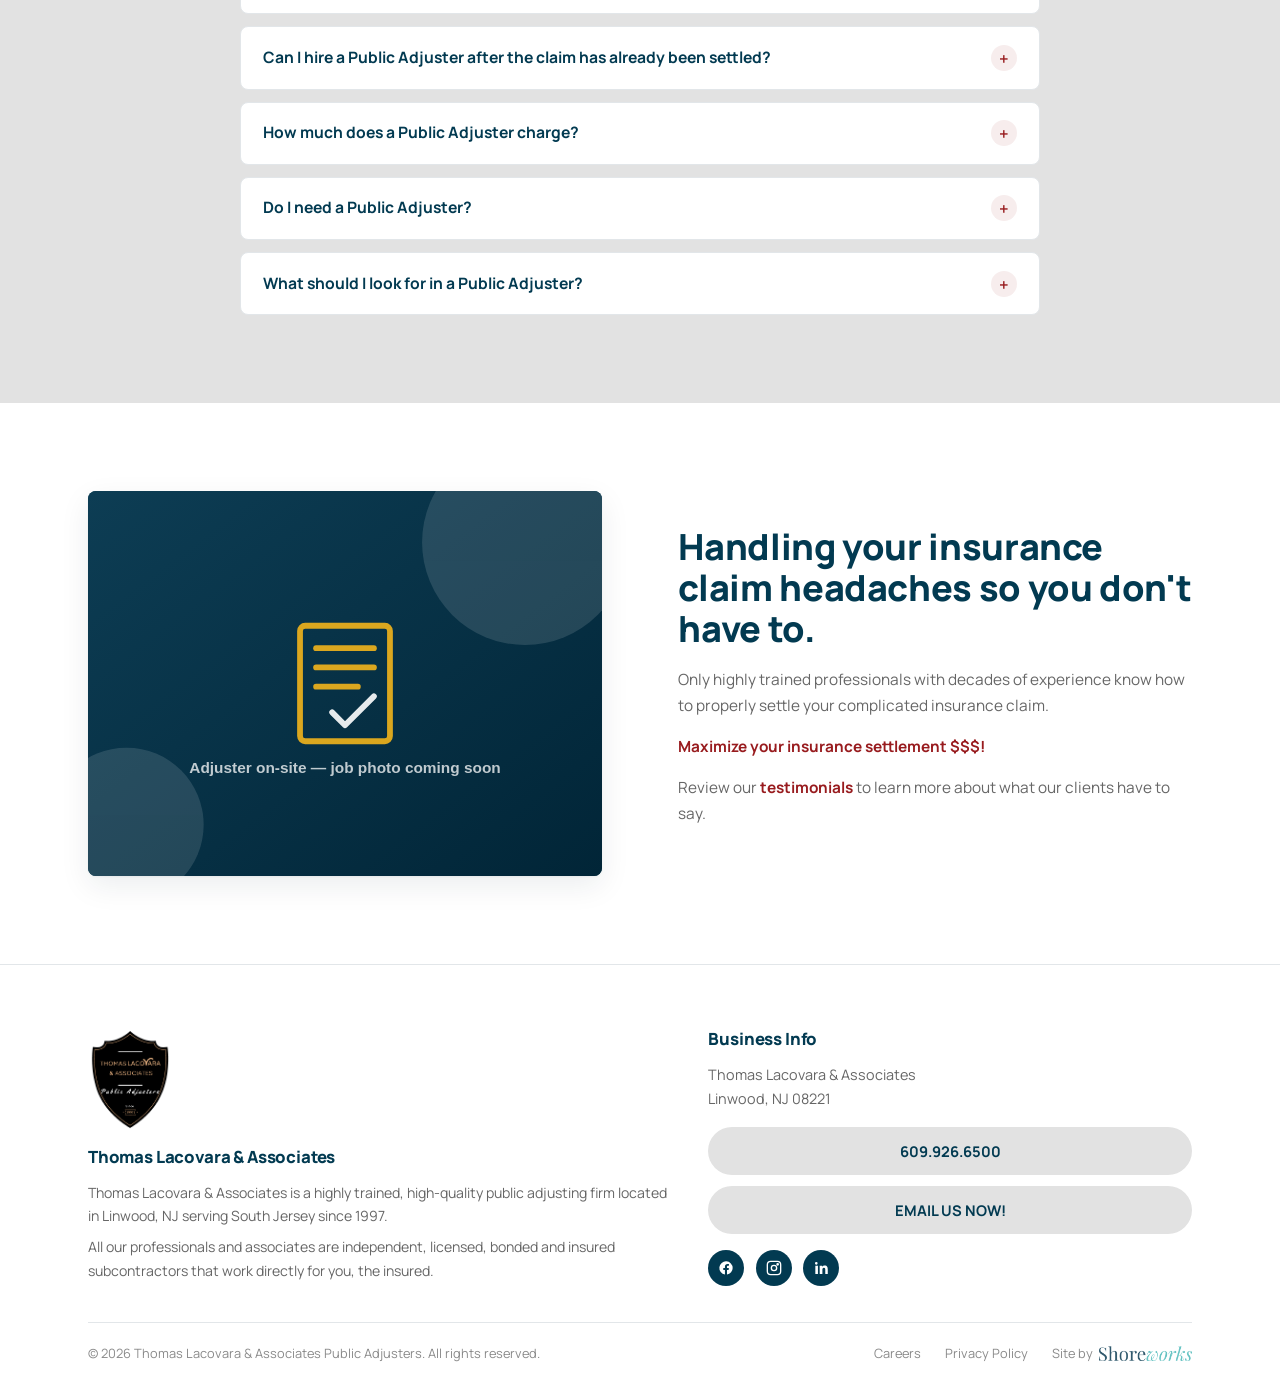
==== commit 1d8593dd: "Revert "Use clean /careers URL; redirect /careers.html to it" This reverts commit f35778d64296a4d0d1" ====
--- a/index.html
+++ b/index.html
@@ -587,6 +587,7 @@
     <div class="footer-bottom">
       <span>&copy; <span data-year>2026</span> Thomas Lacovara &amp; Associates Public Adjusters. All rights reserved.</span>
       <div class="footer-bottom-links">
+        <a href="careers.html">Careers</a>
         <a href="#">Privacy Policy</a>
         <a href="https://shoreworksnj.com" target="_blank" rel="noopener" class="footer-credit">Site by <img src="images/shoreworks-logo.png" alt="Shore Works"></a>
       </div>
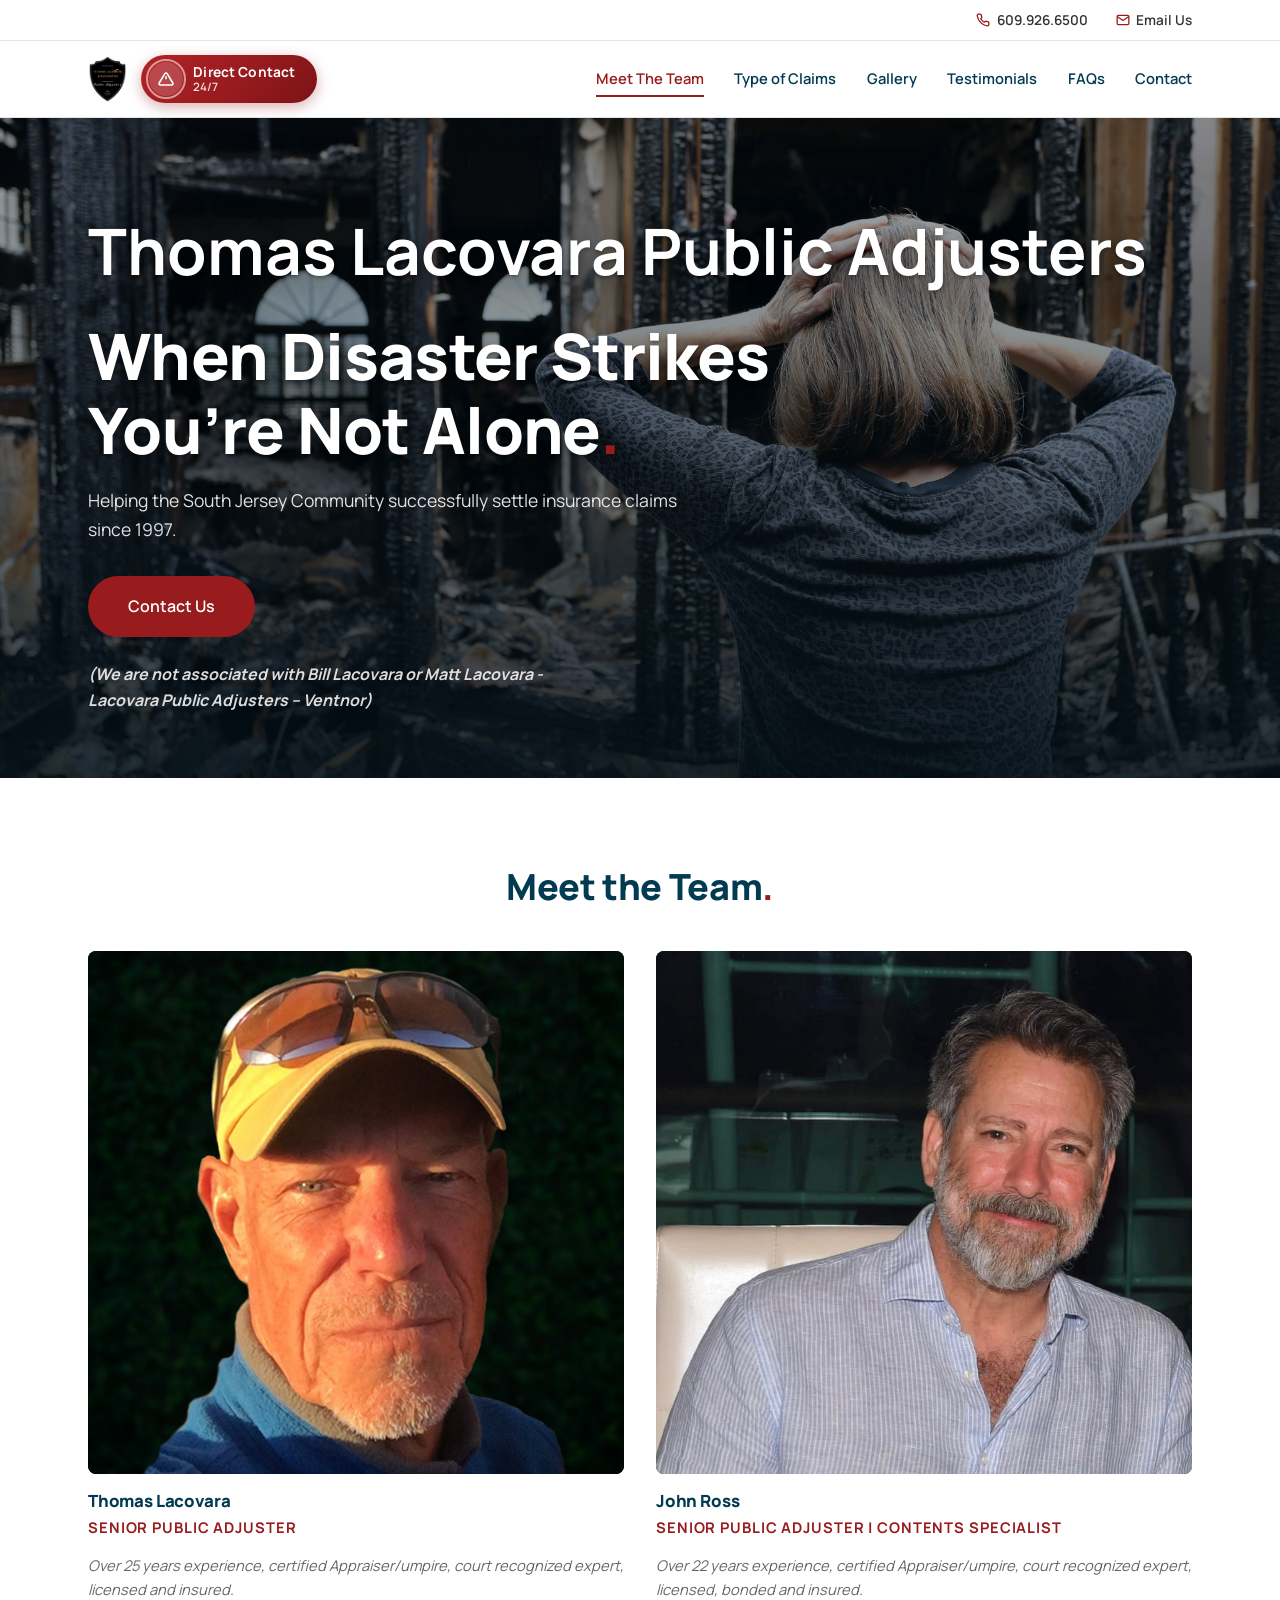
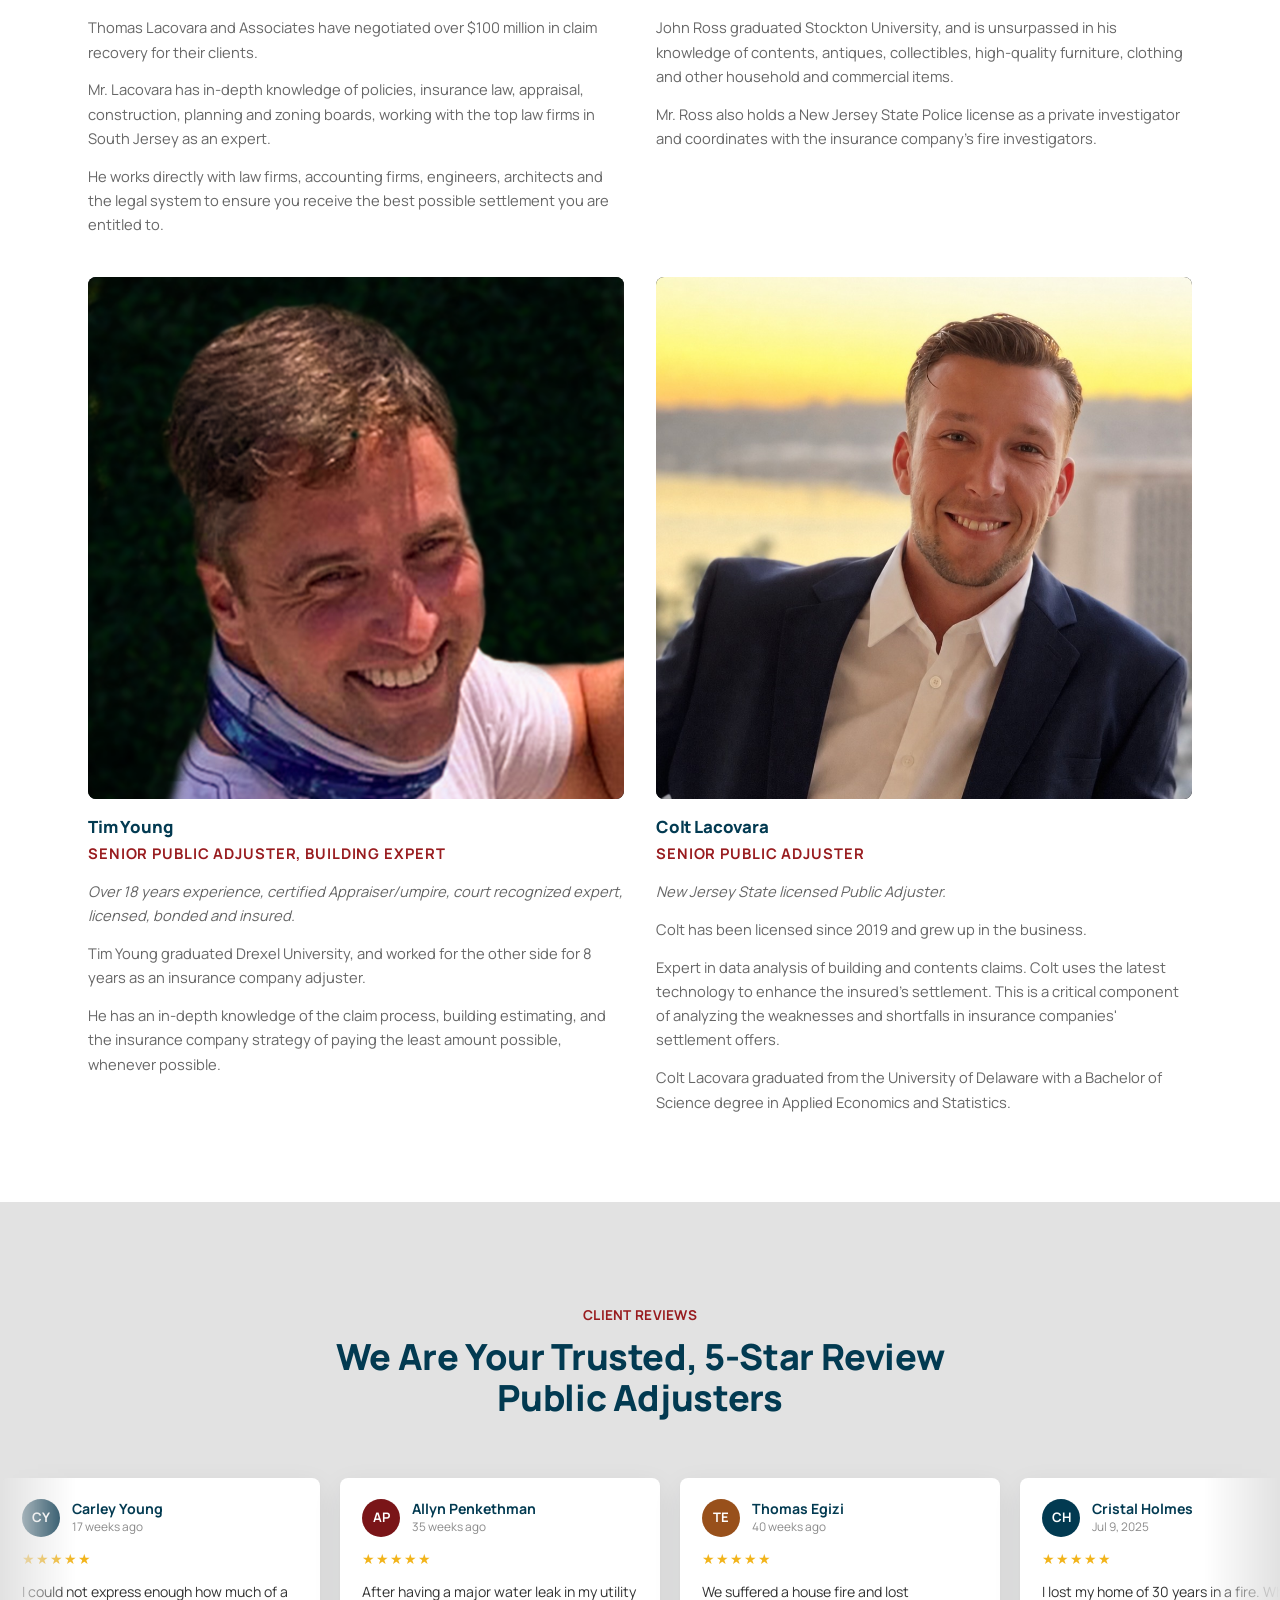
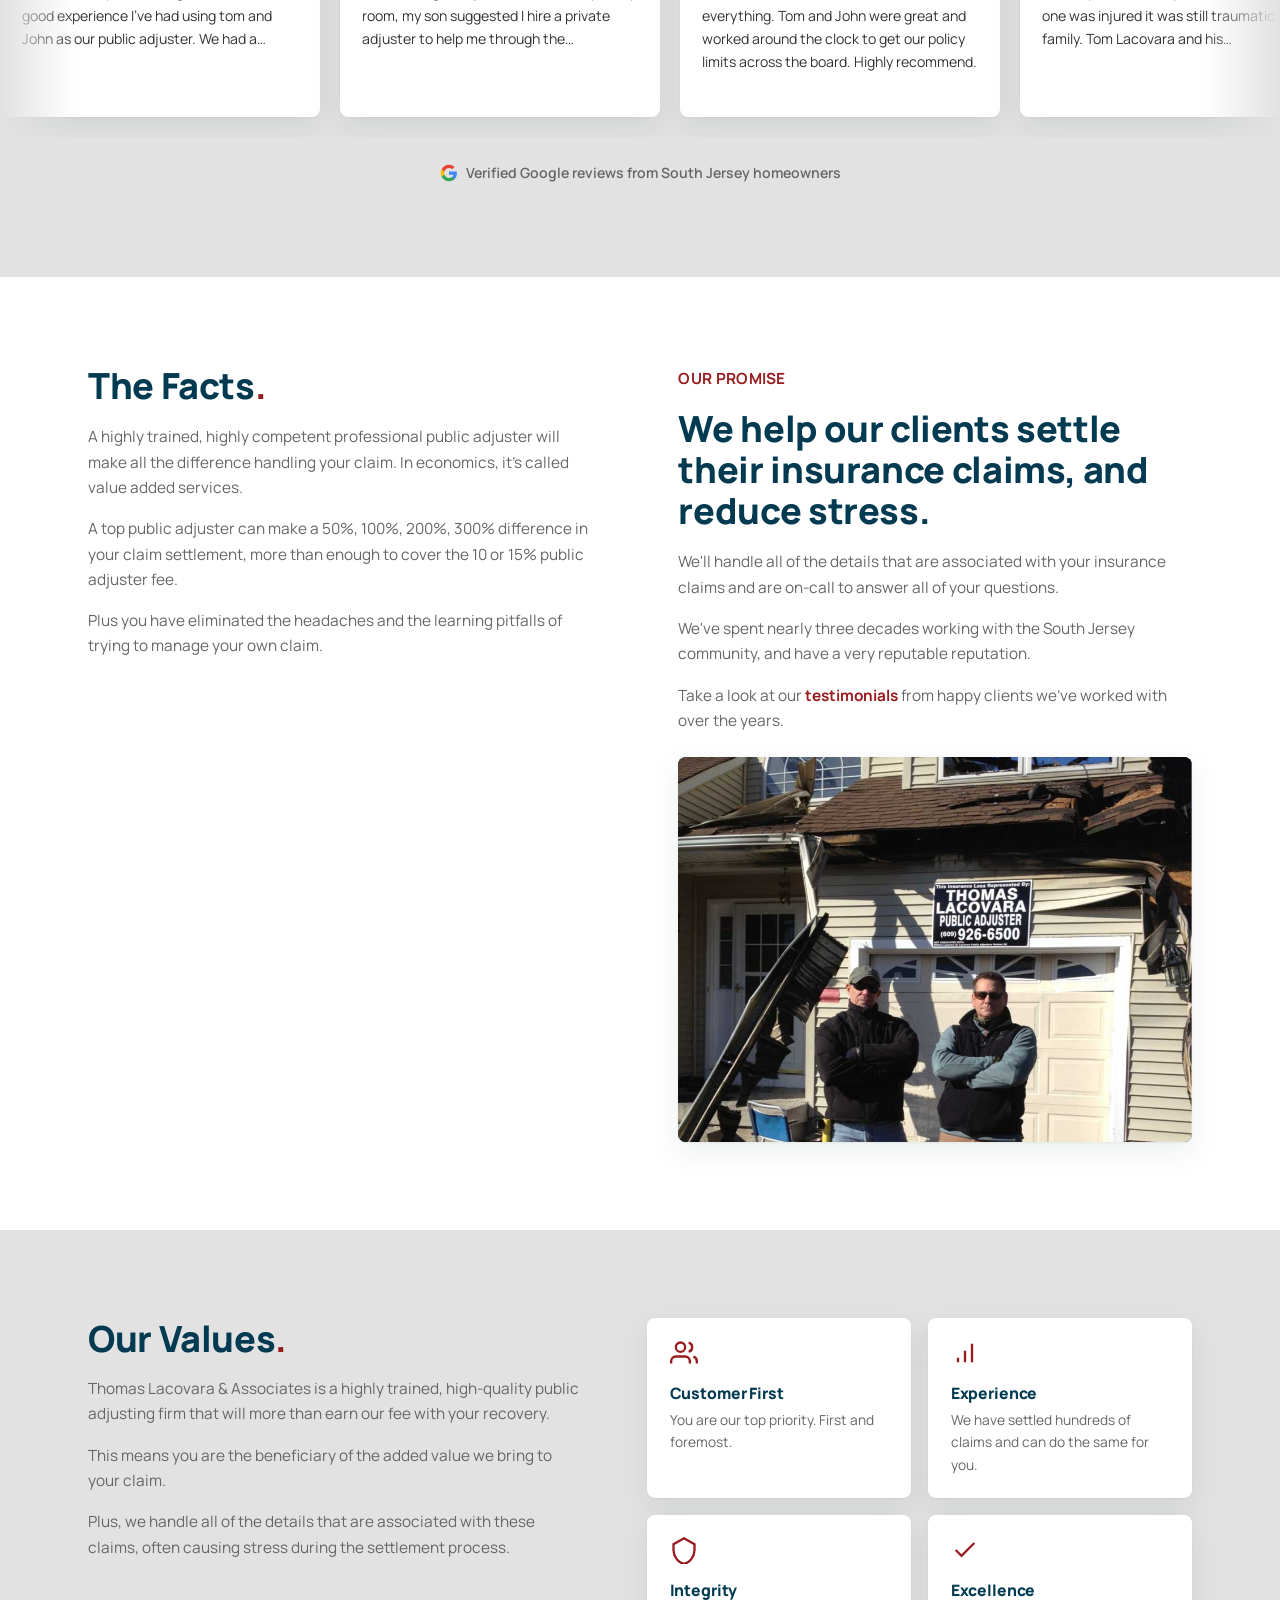
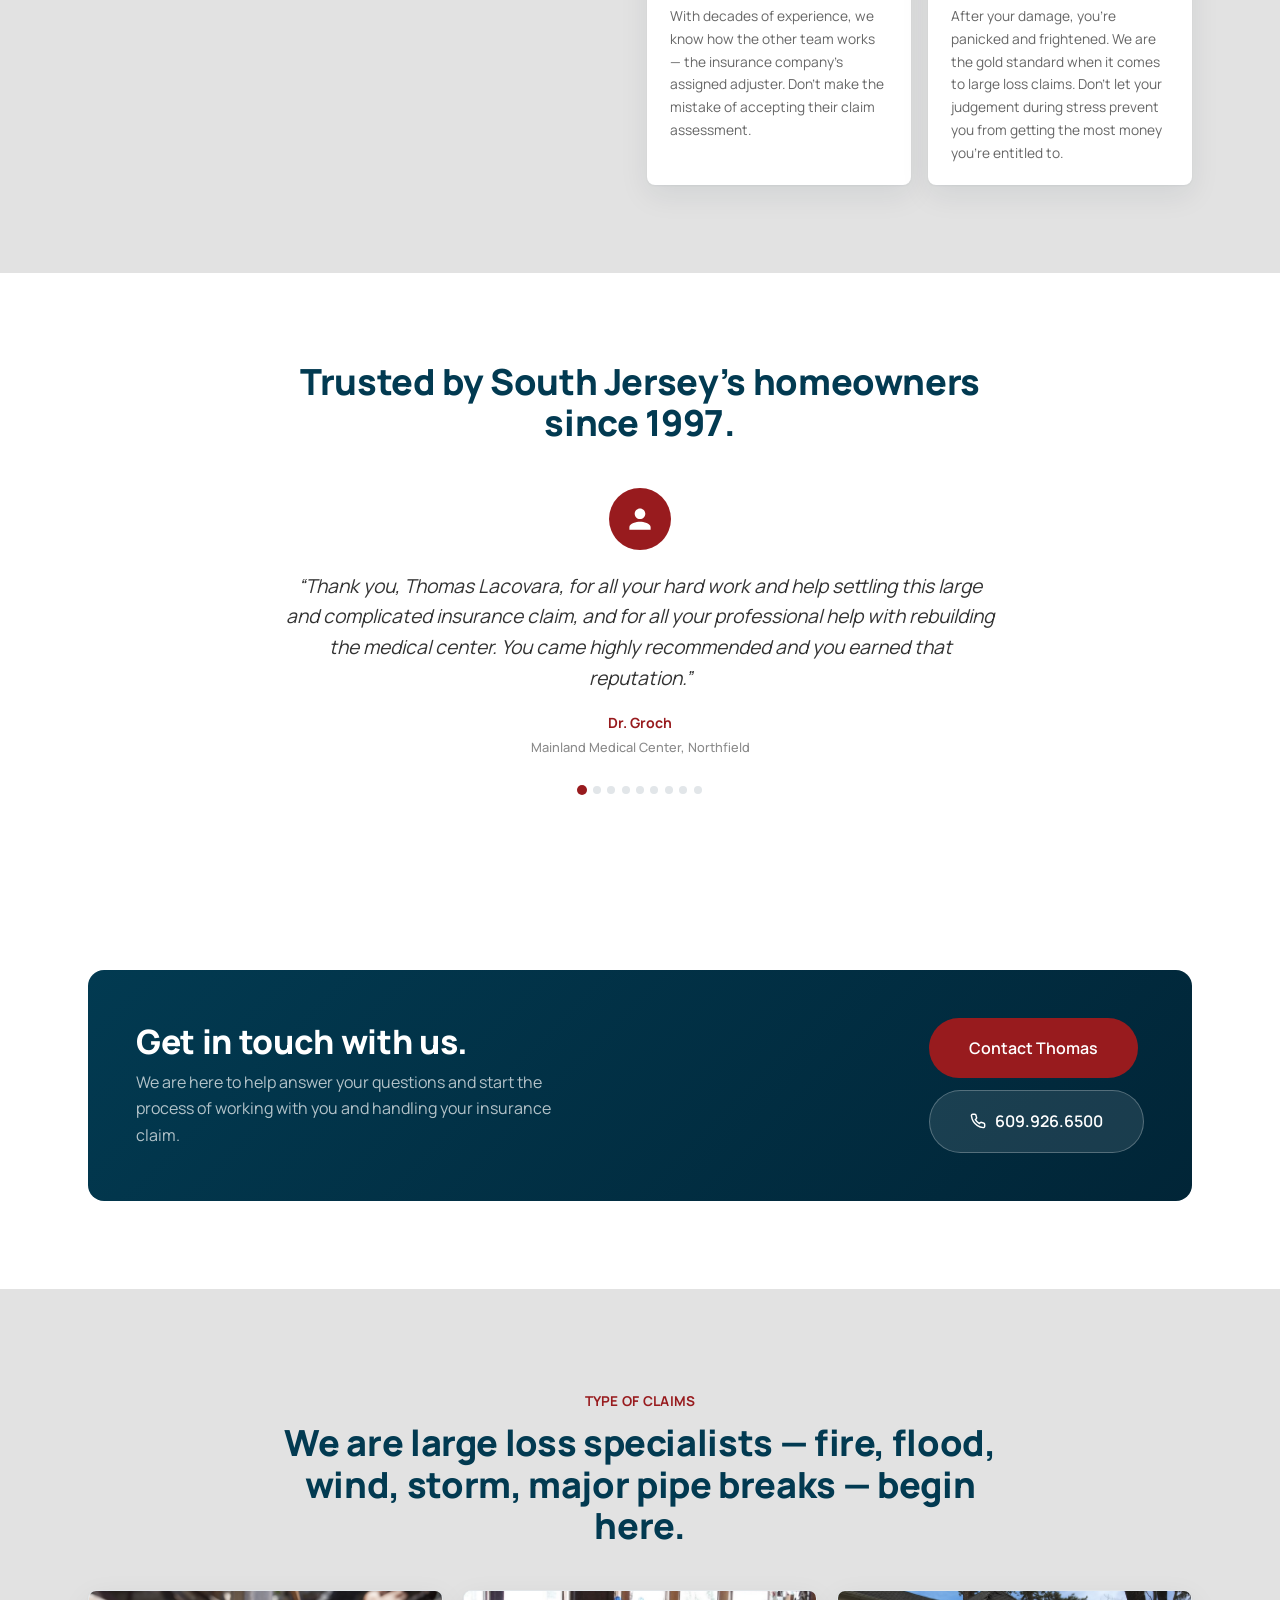
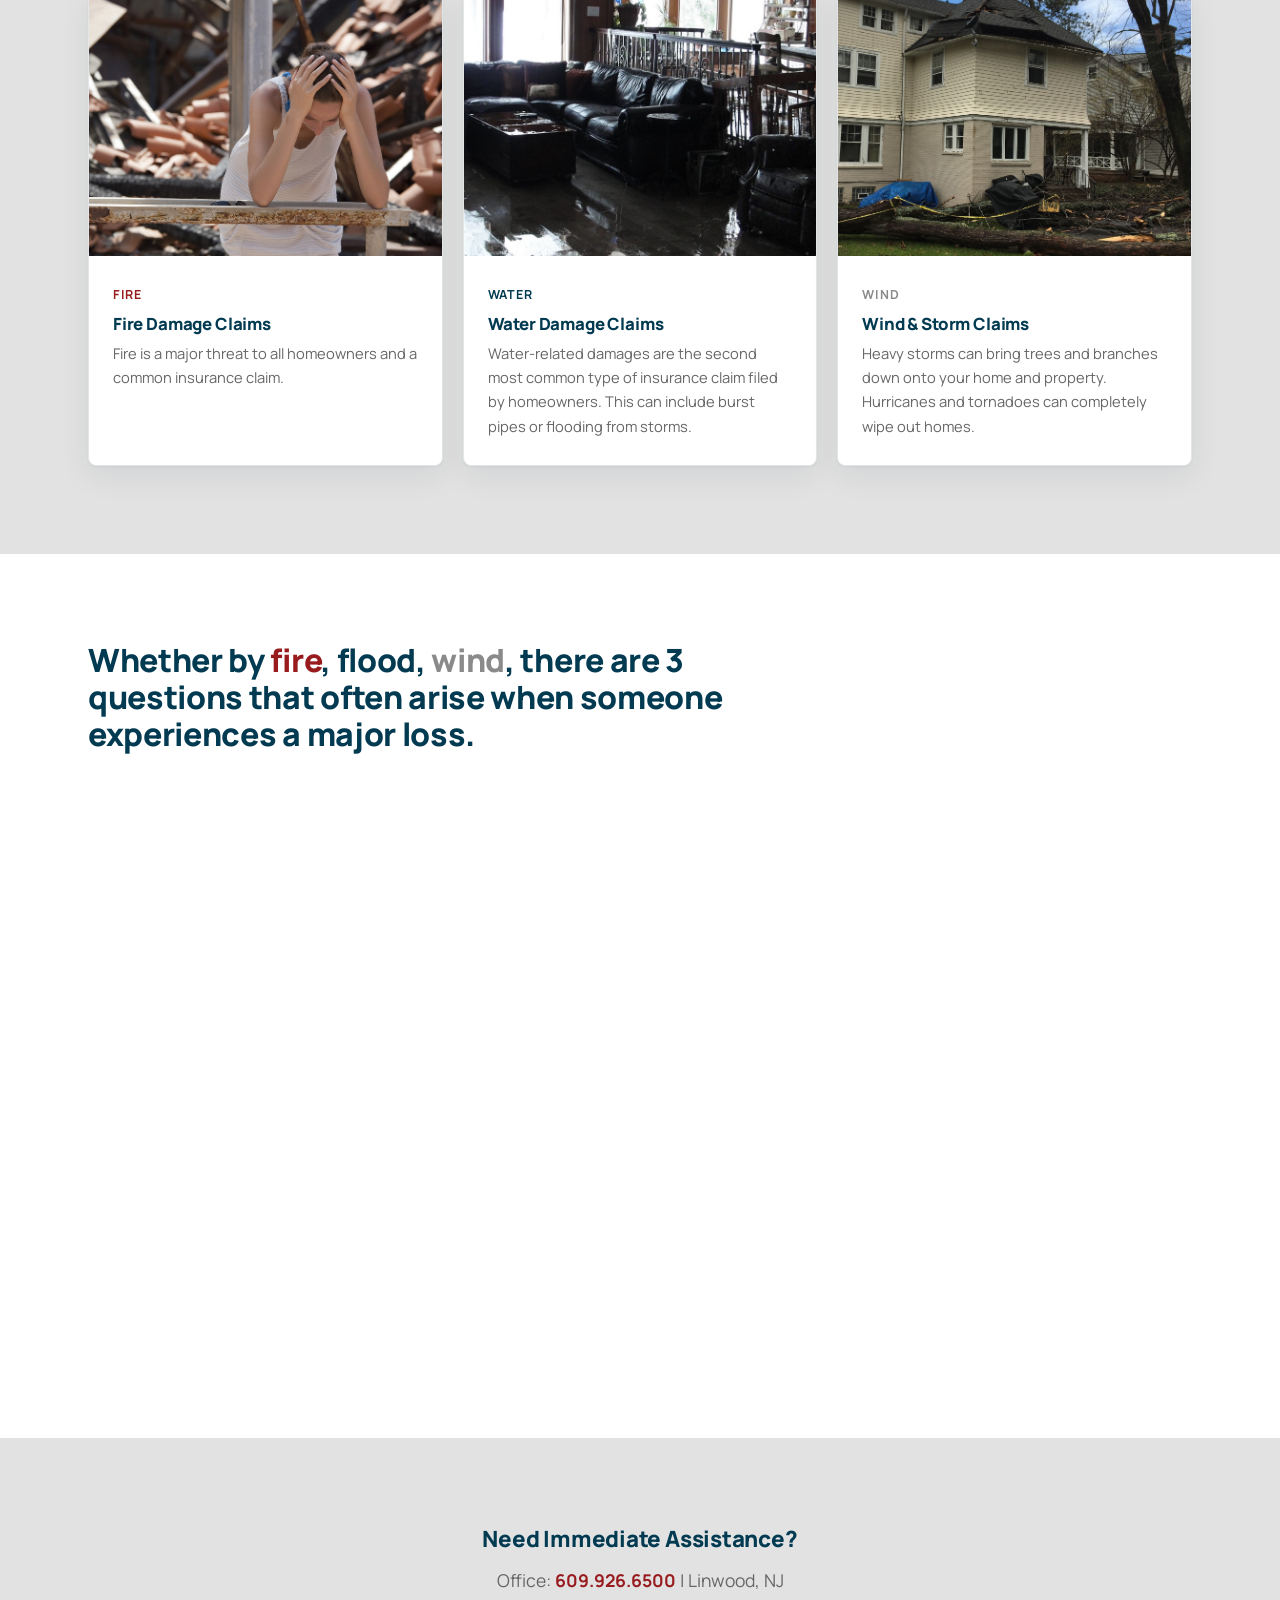
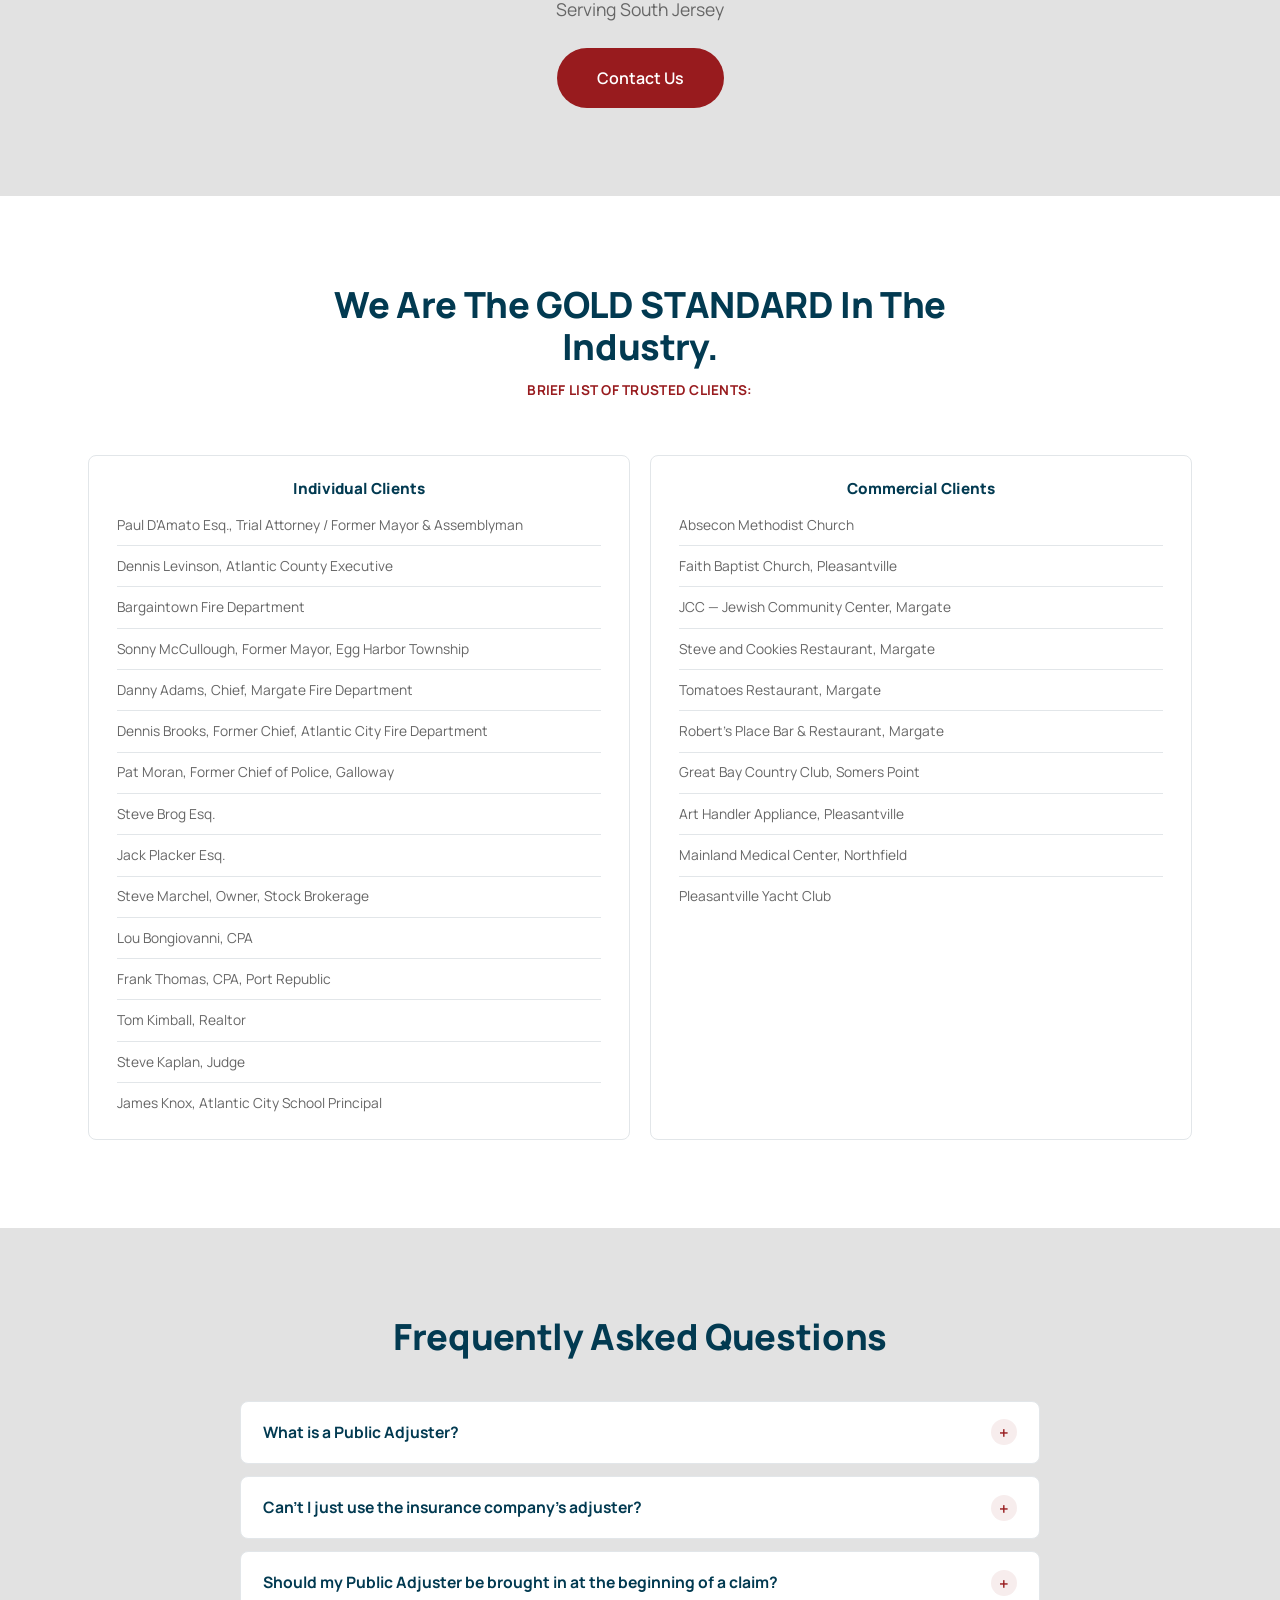
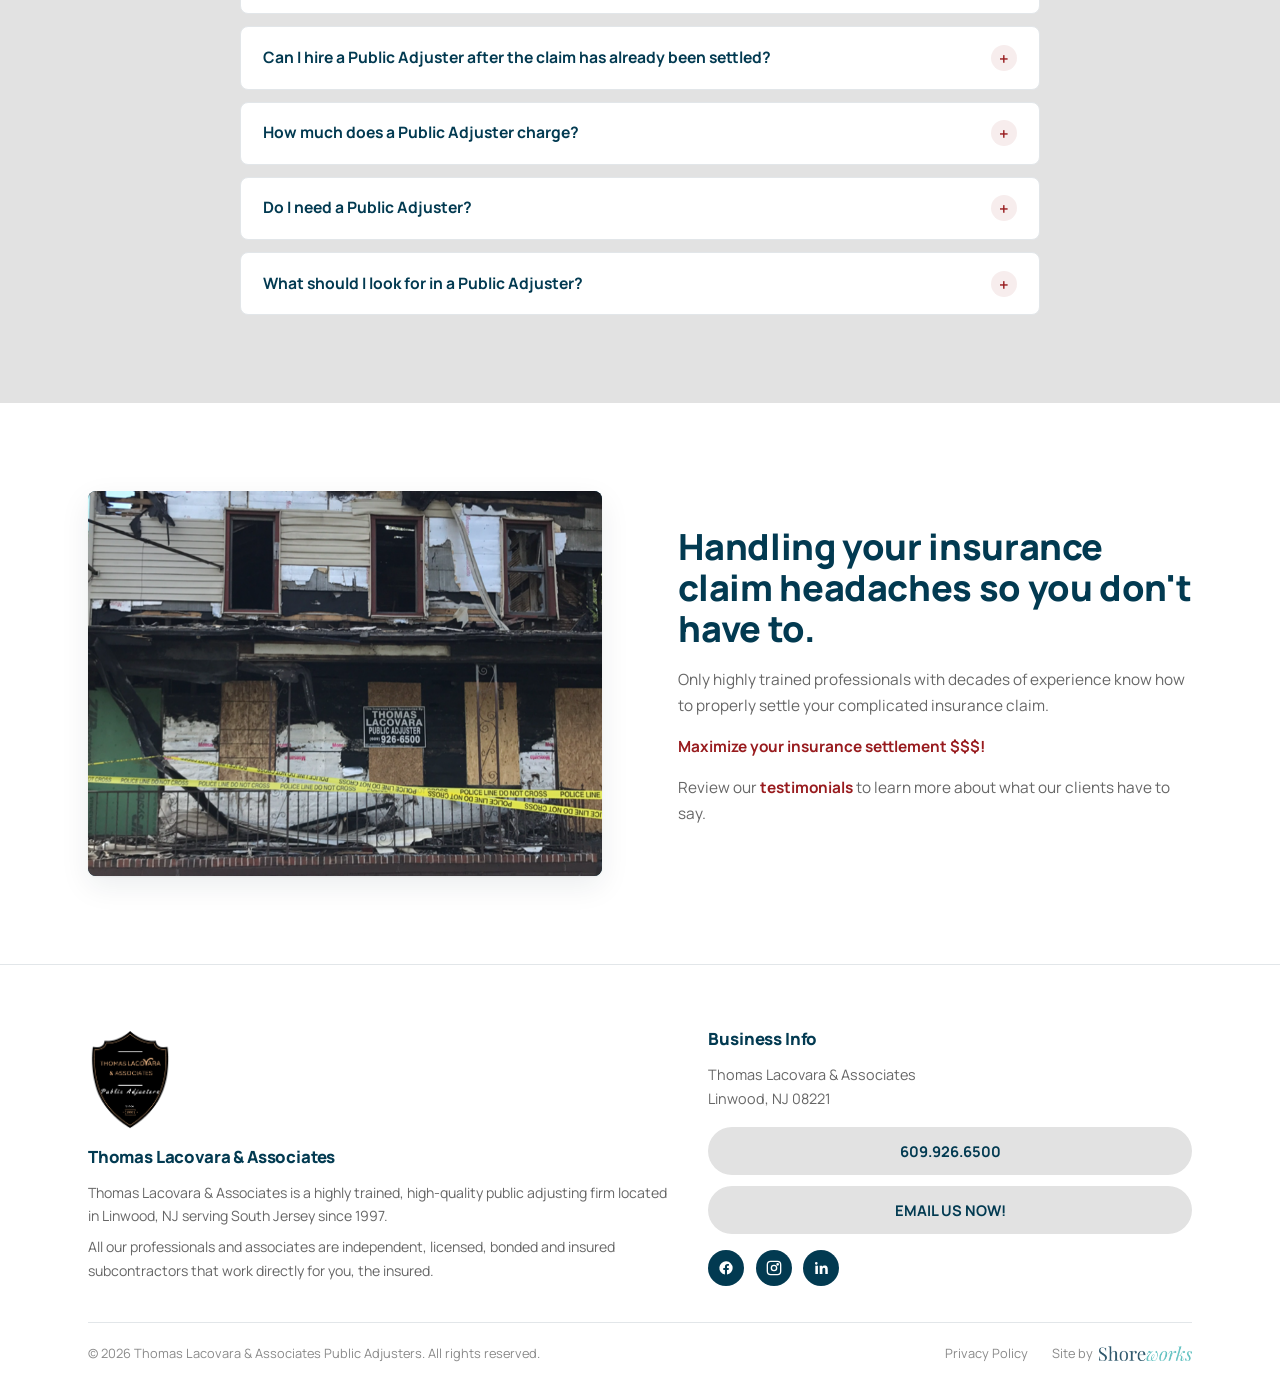
==== commit 832dd189: "Replace headaches-section placeholder with a real damage project photo Co-Authored-By: Claude Sonnet" ====
--- a/index.html
+++ b/index.html
@@ -550,7 +550,7 @@
   <section>
     <div class="wrap facts-split" style="align-items:center;">
       <div class="promise-photo reveal" style="margin-top:0;">
-        <img src="images/promise-photo.svg" alt="Thomas Lacovara at a job site" loading="lazy">
+        <img src="images/original-site-gallery/thomas-lacovara-house-5.png" alt="Fire-damaged South Jersey property with a Thomas Lacovara Public Adjuster job-site sign" loading="lazy" width="1478" height="1478" style="object-position: center 45%;">
       </div>
       <div class="reveal">
         <h2>Handling your insurance claim headaches so you don't have to.</h2>
@@ -587,7 +587,6 @@
     <div class="footer-bottom">
       <span>&copy; <span data-year>2026</span> Thomas Lacovara &amp; Associates Public Adjusters. All rights reserved.</span>
       <div class="footer-bottom-links">
-        <a href="careers.html">Careers</a>
         <a href="#">Privacy Policy</a>
         <a href="https://shoreworksnj.com" target="_blank" rel="noopener" class="footer-credit">Site by <img src="images/shoreworks-logo.png" alt="Shore Works"></a>
       </div>
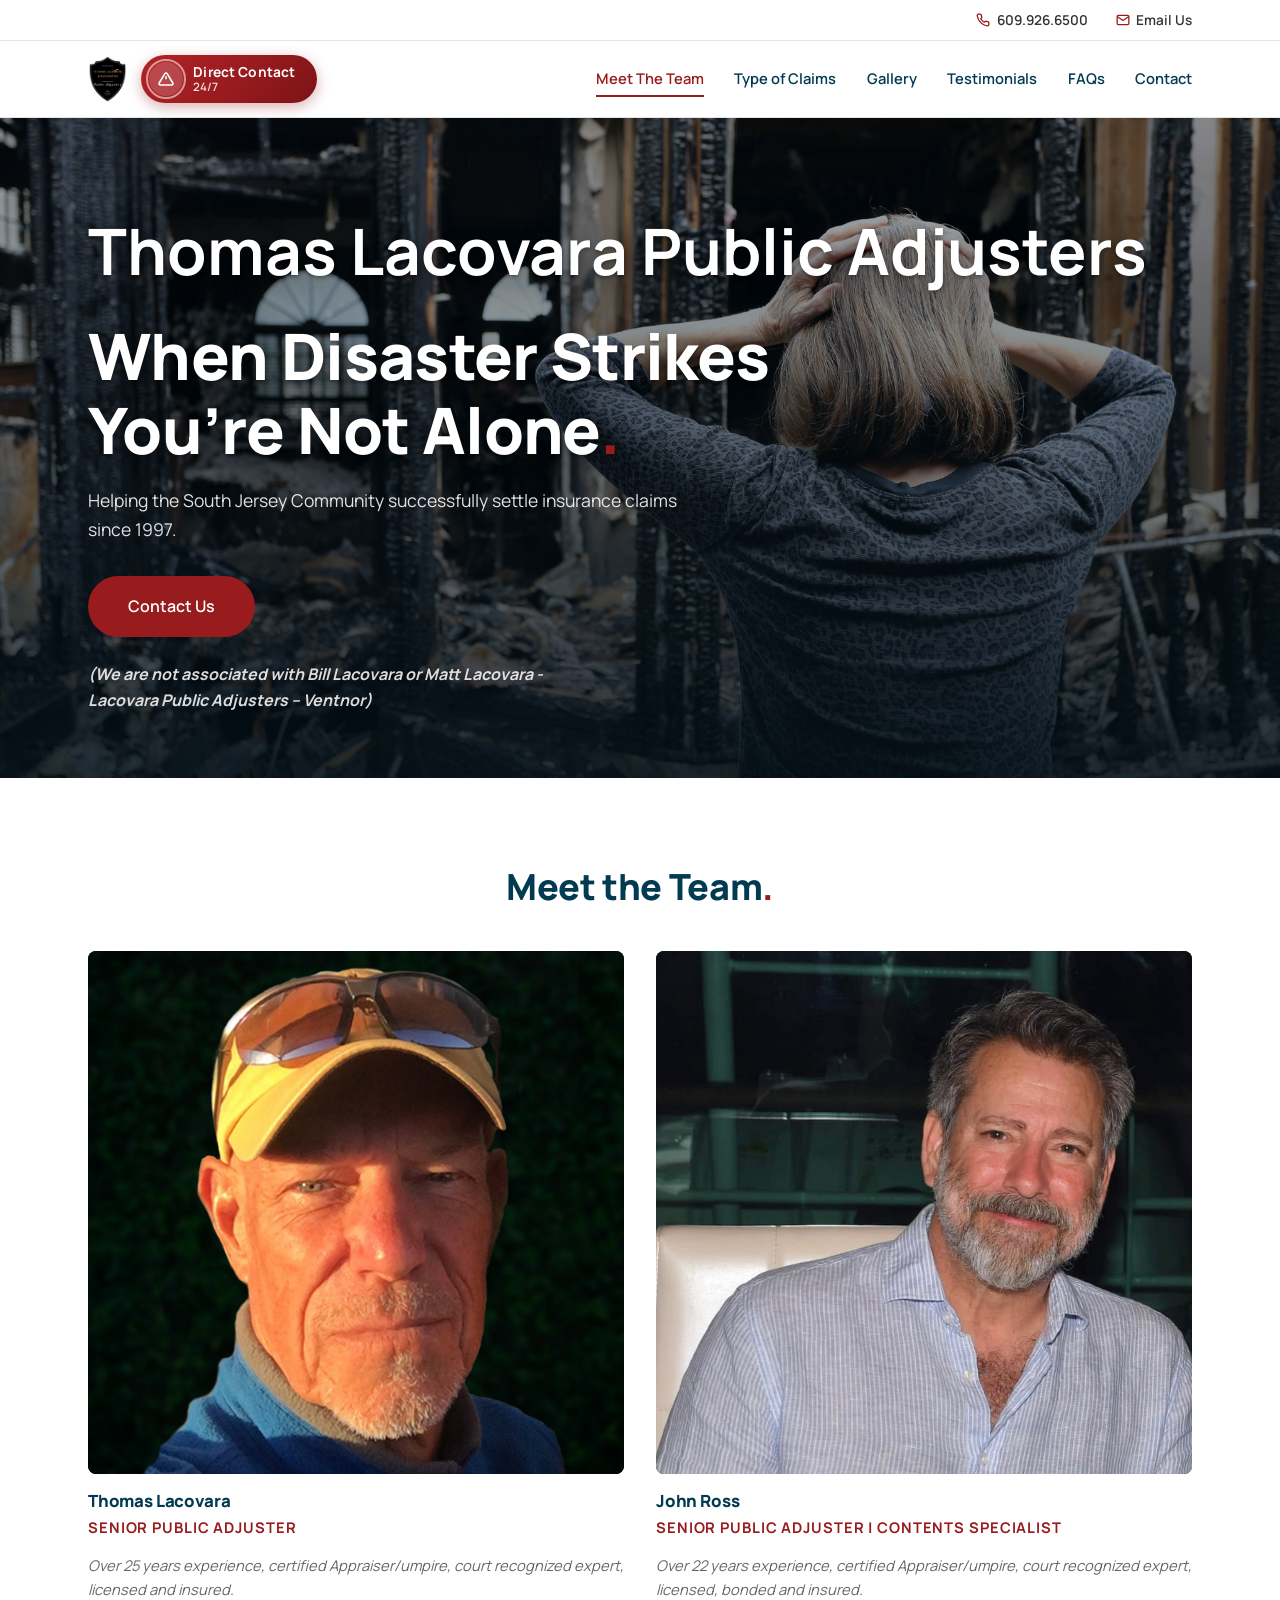
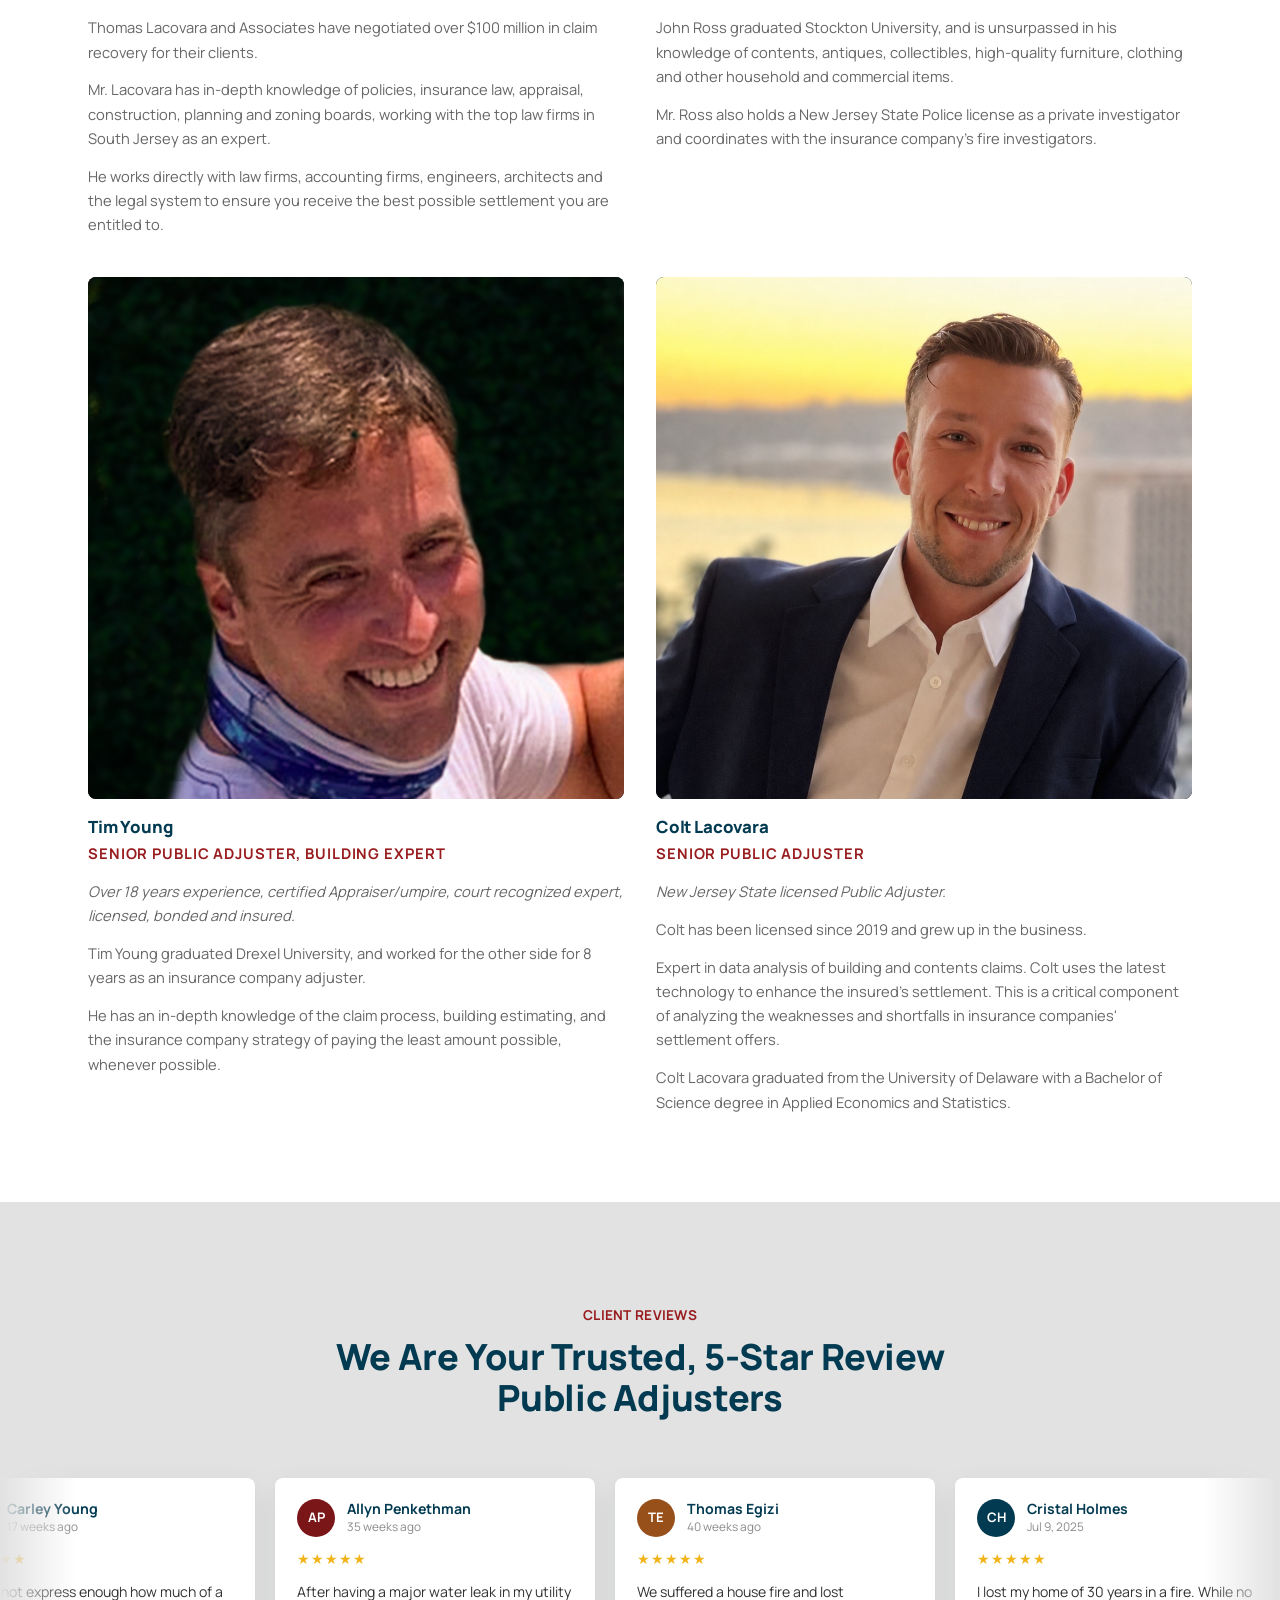
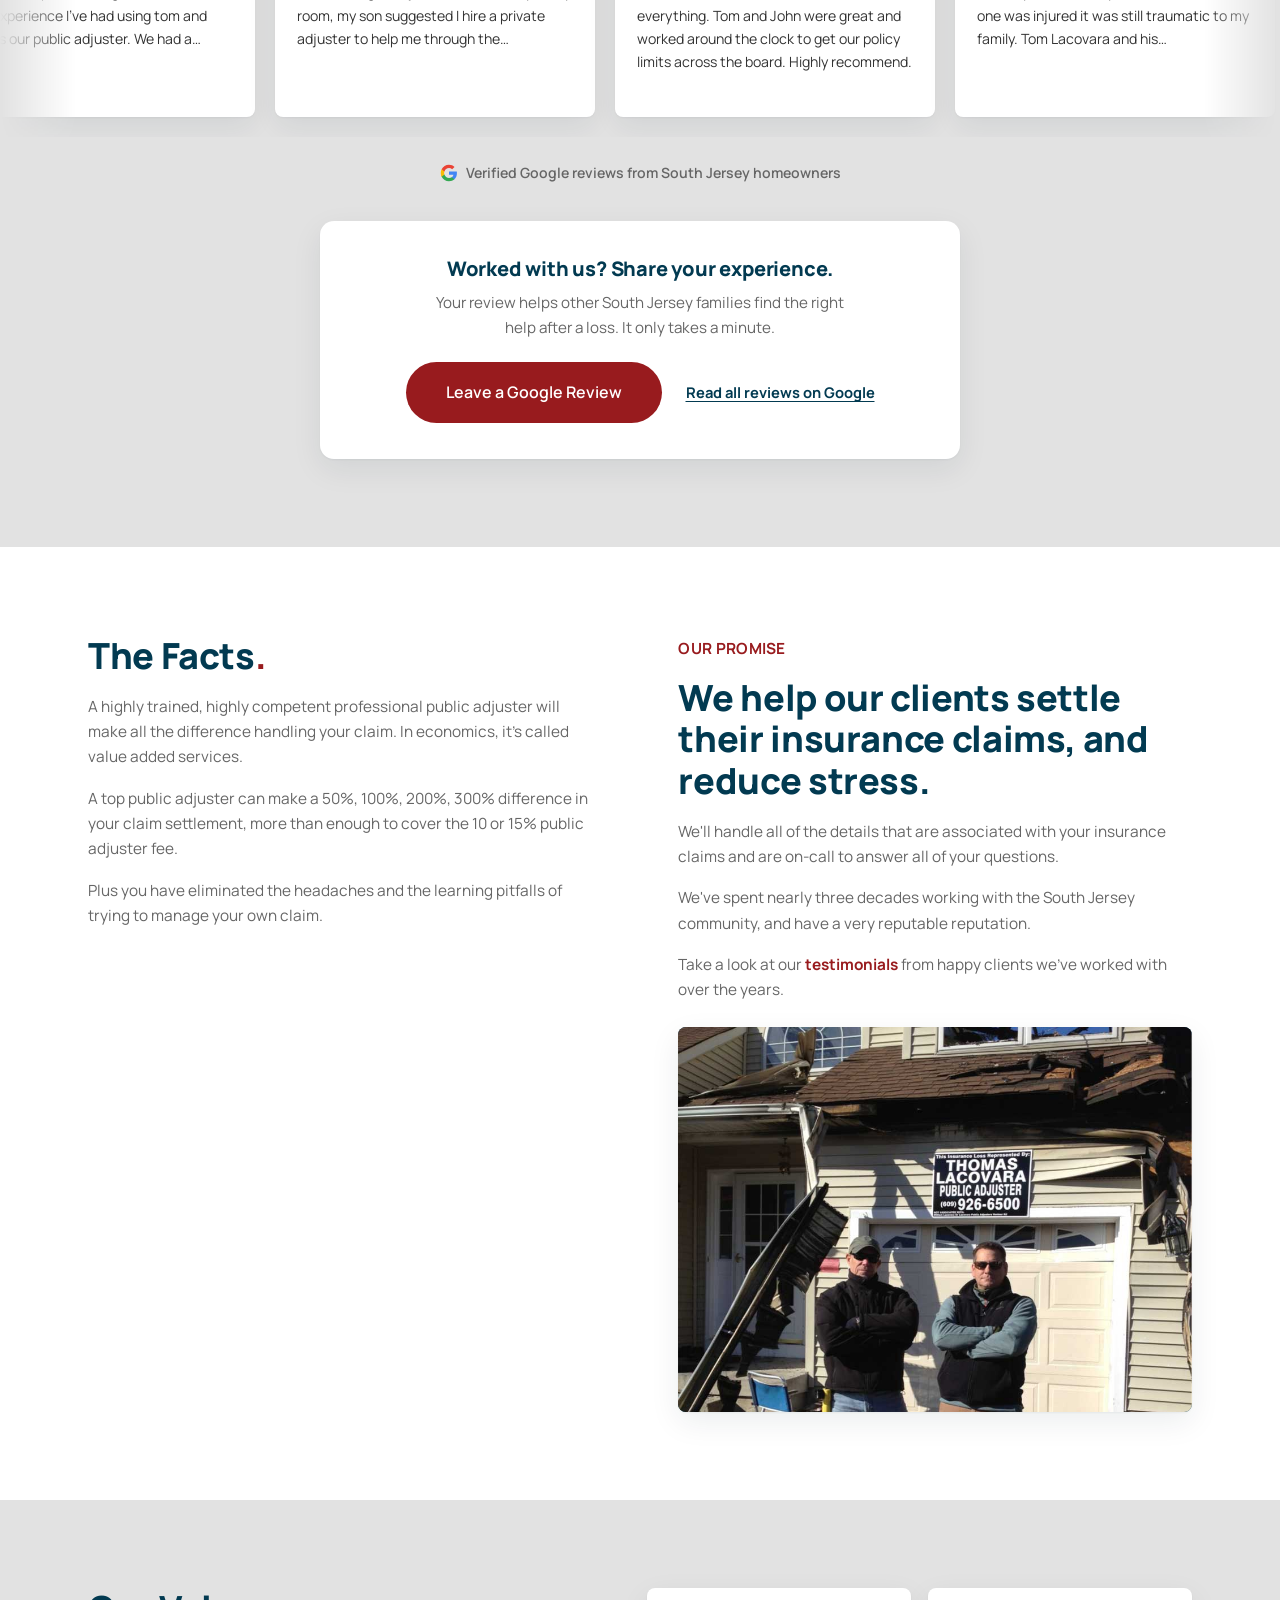
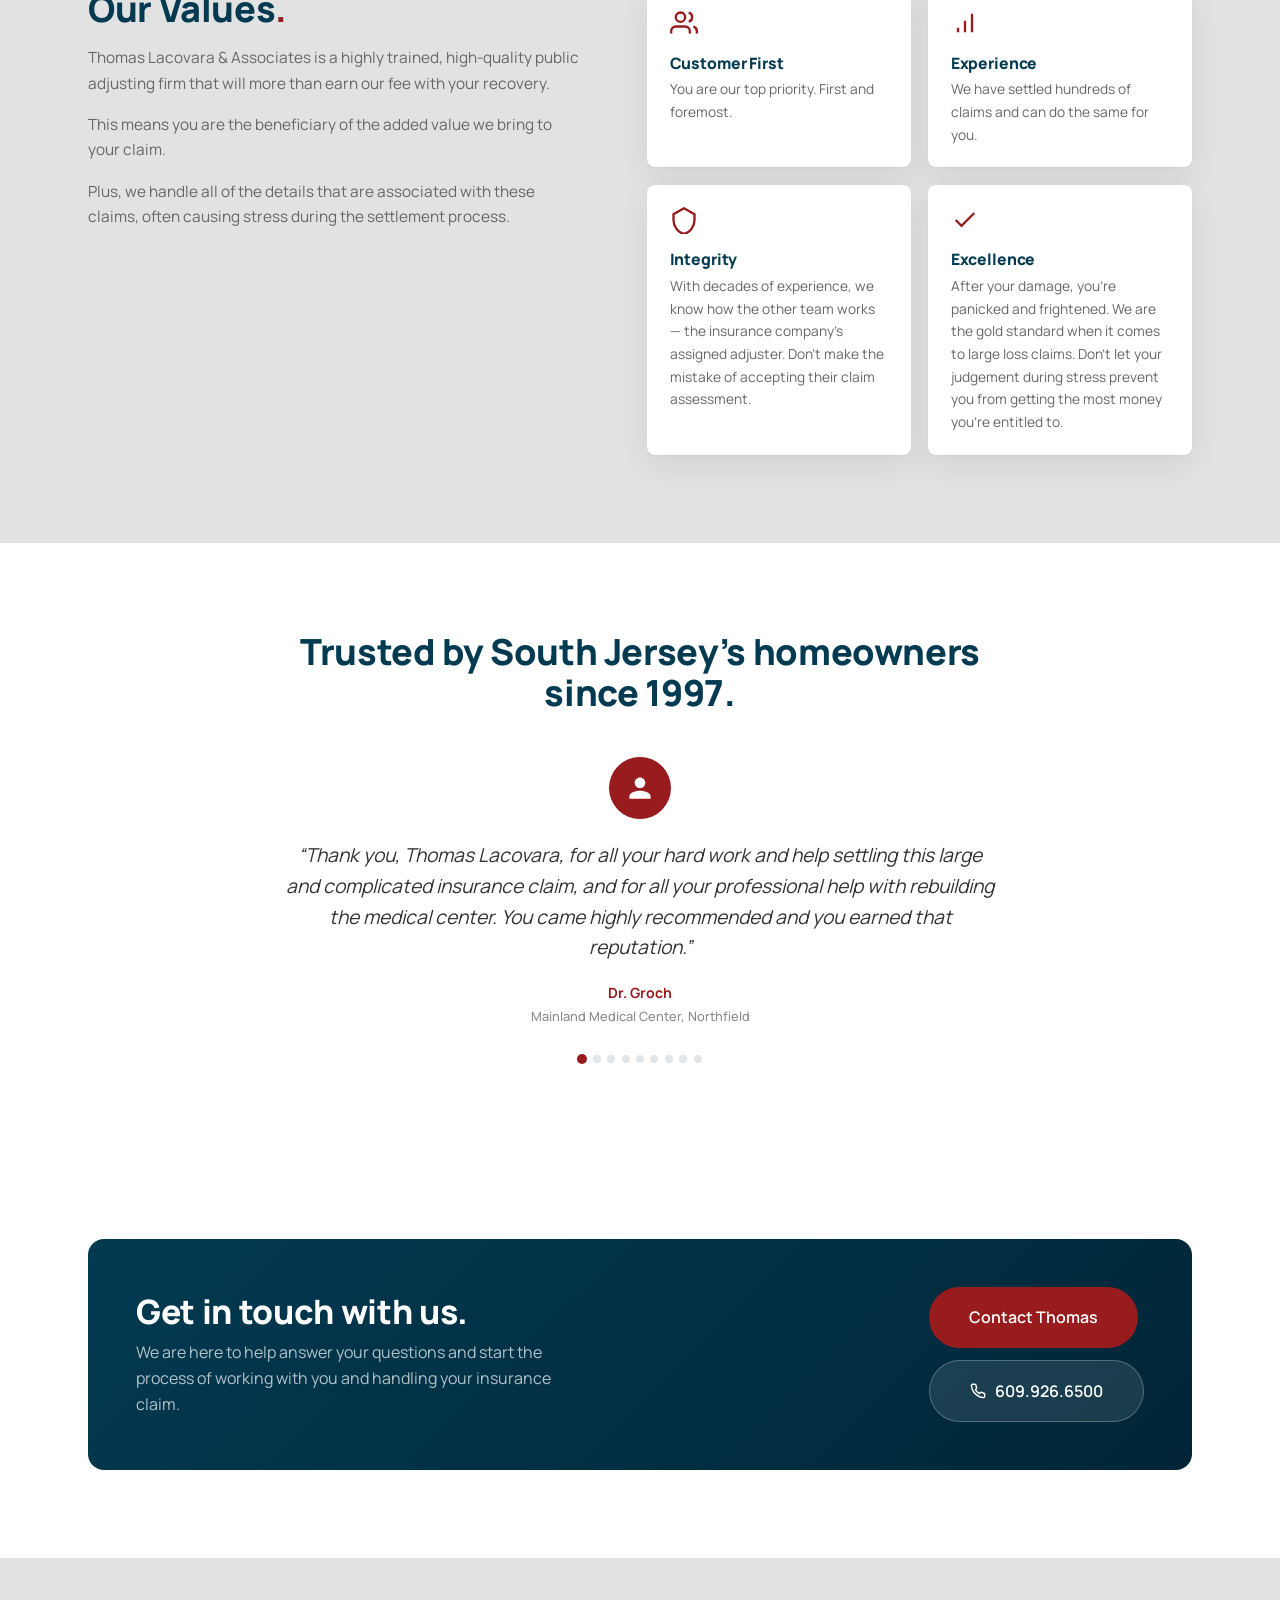
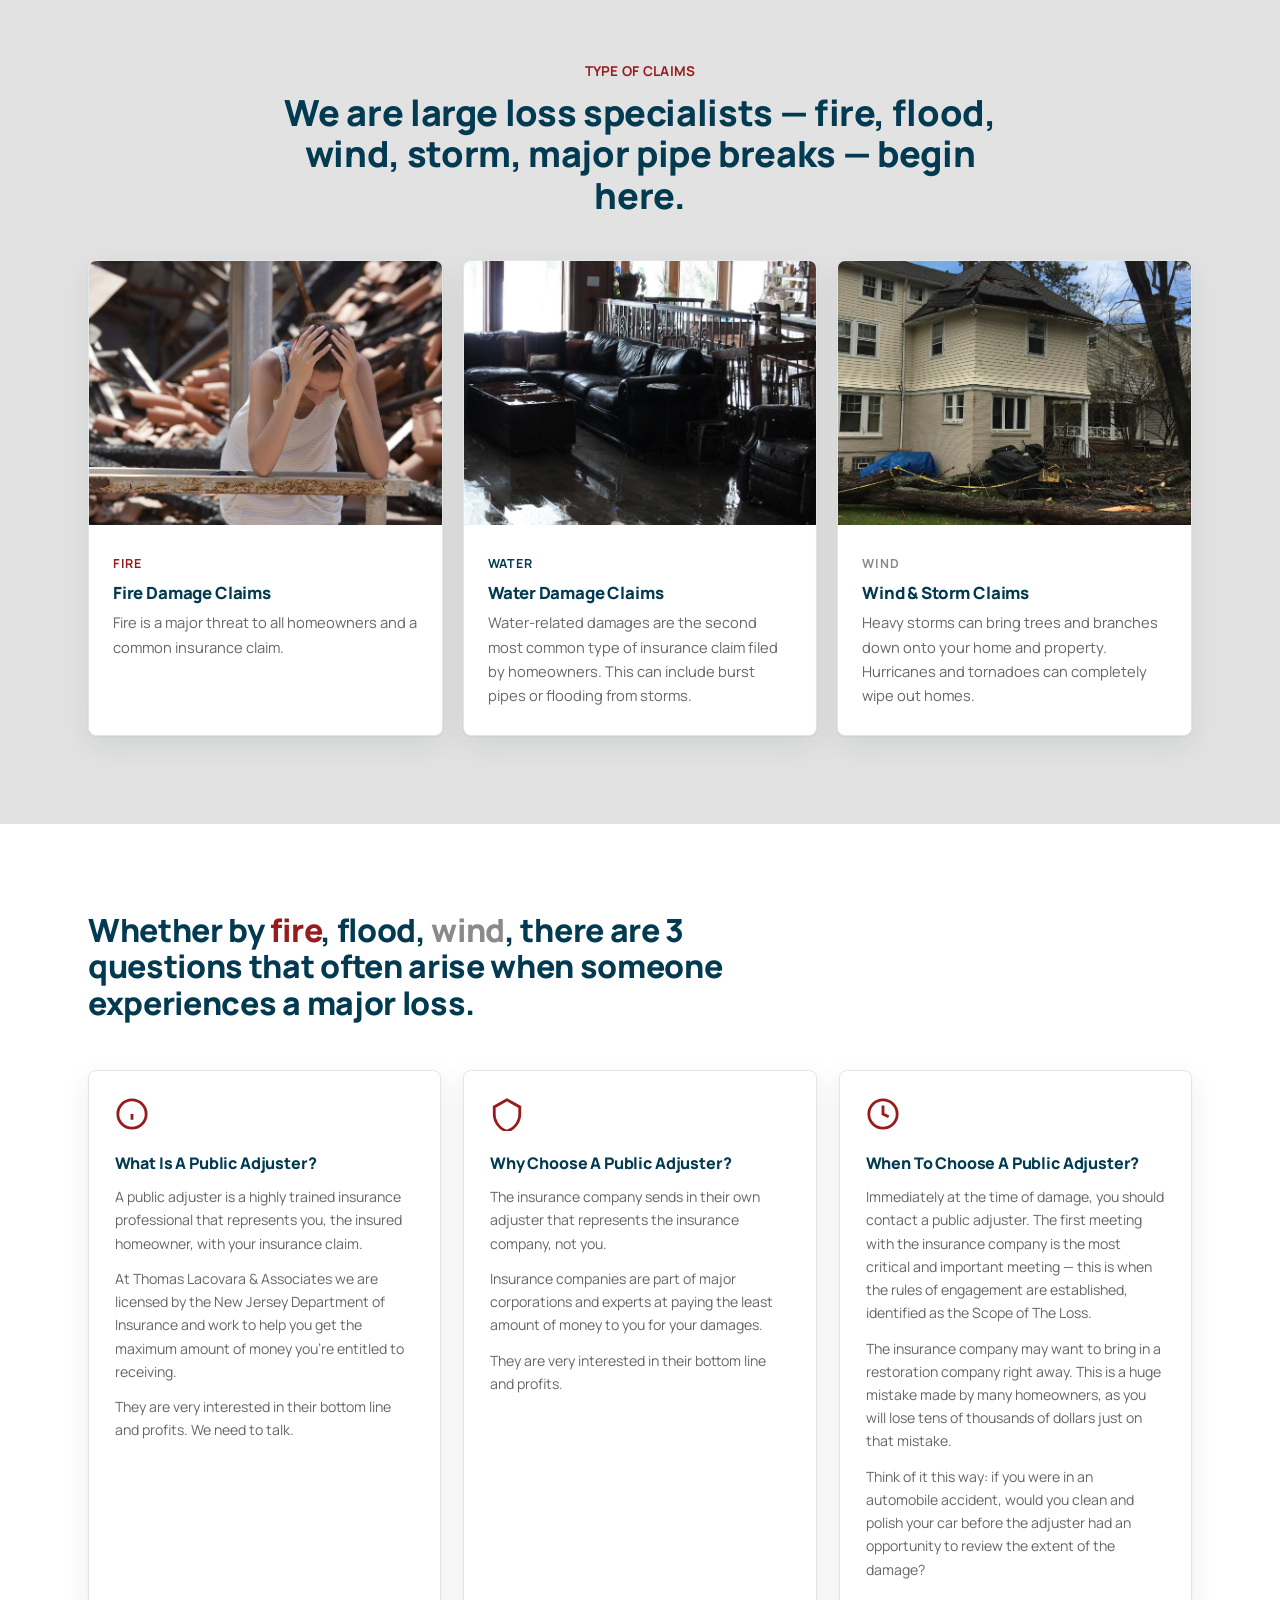
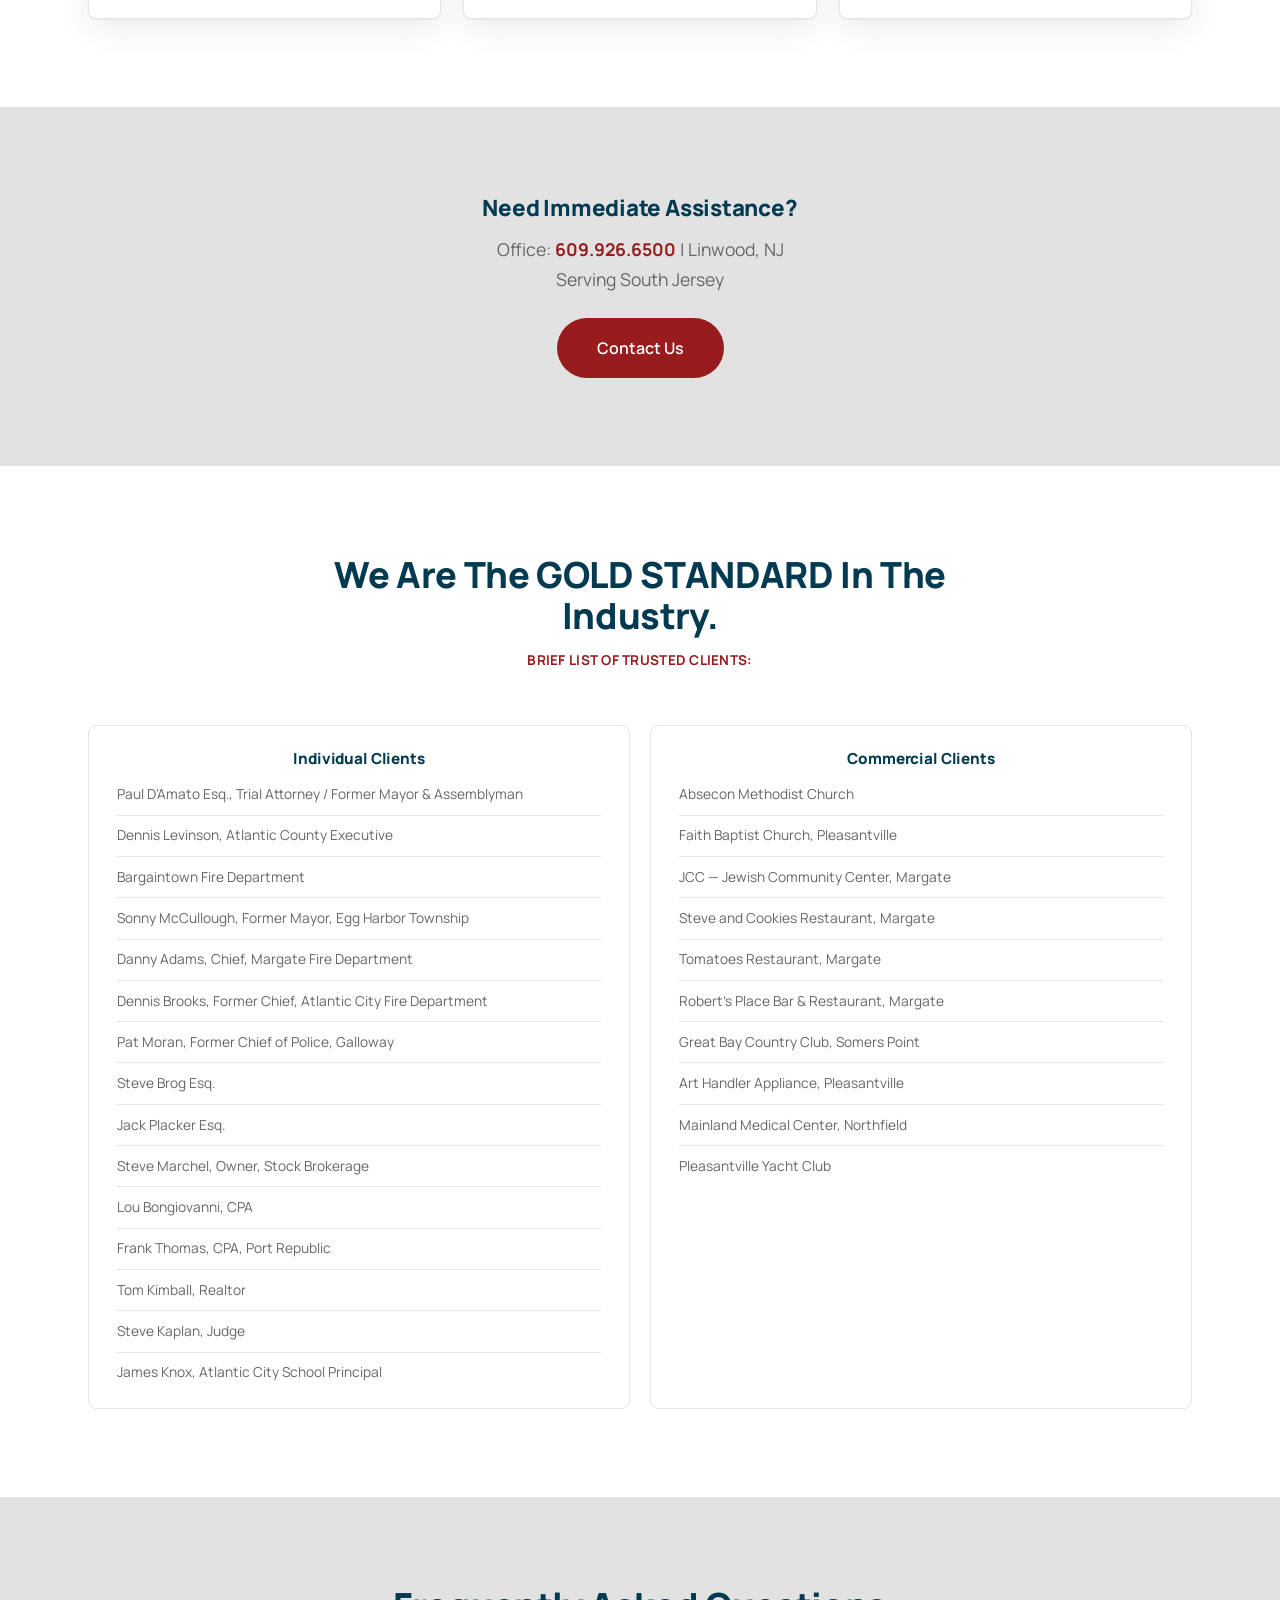
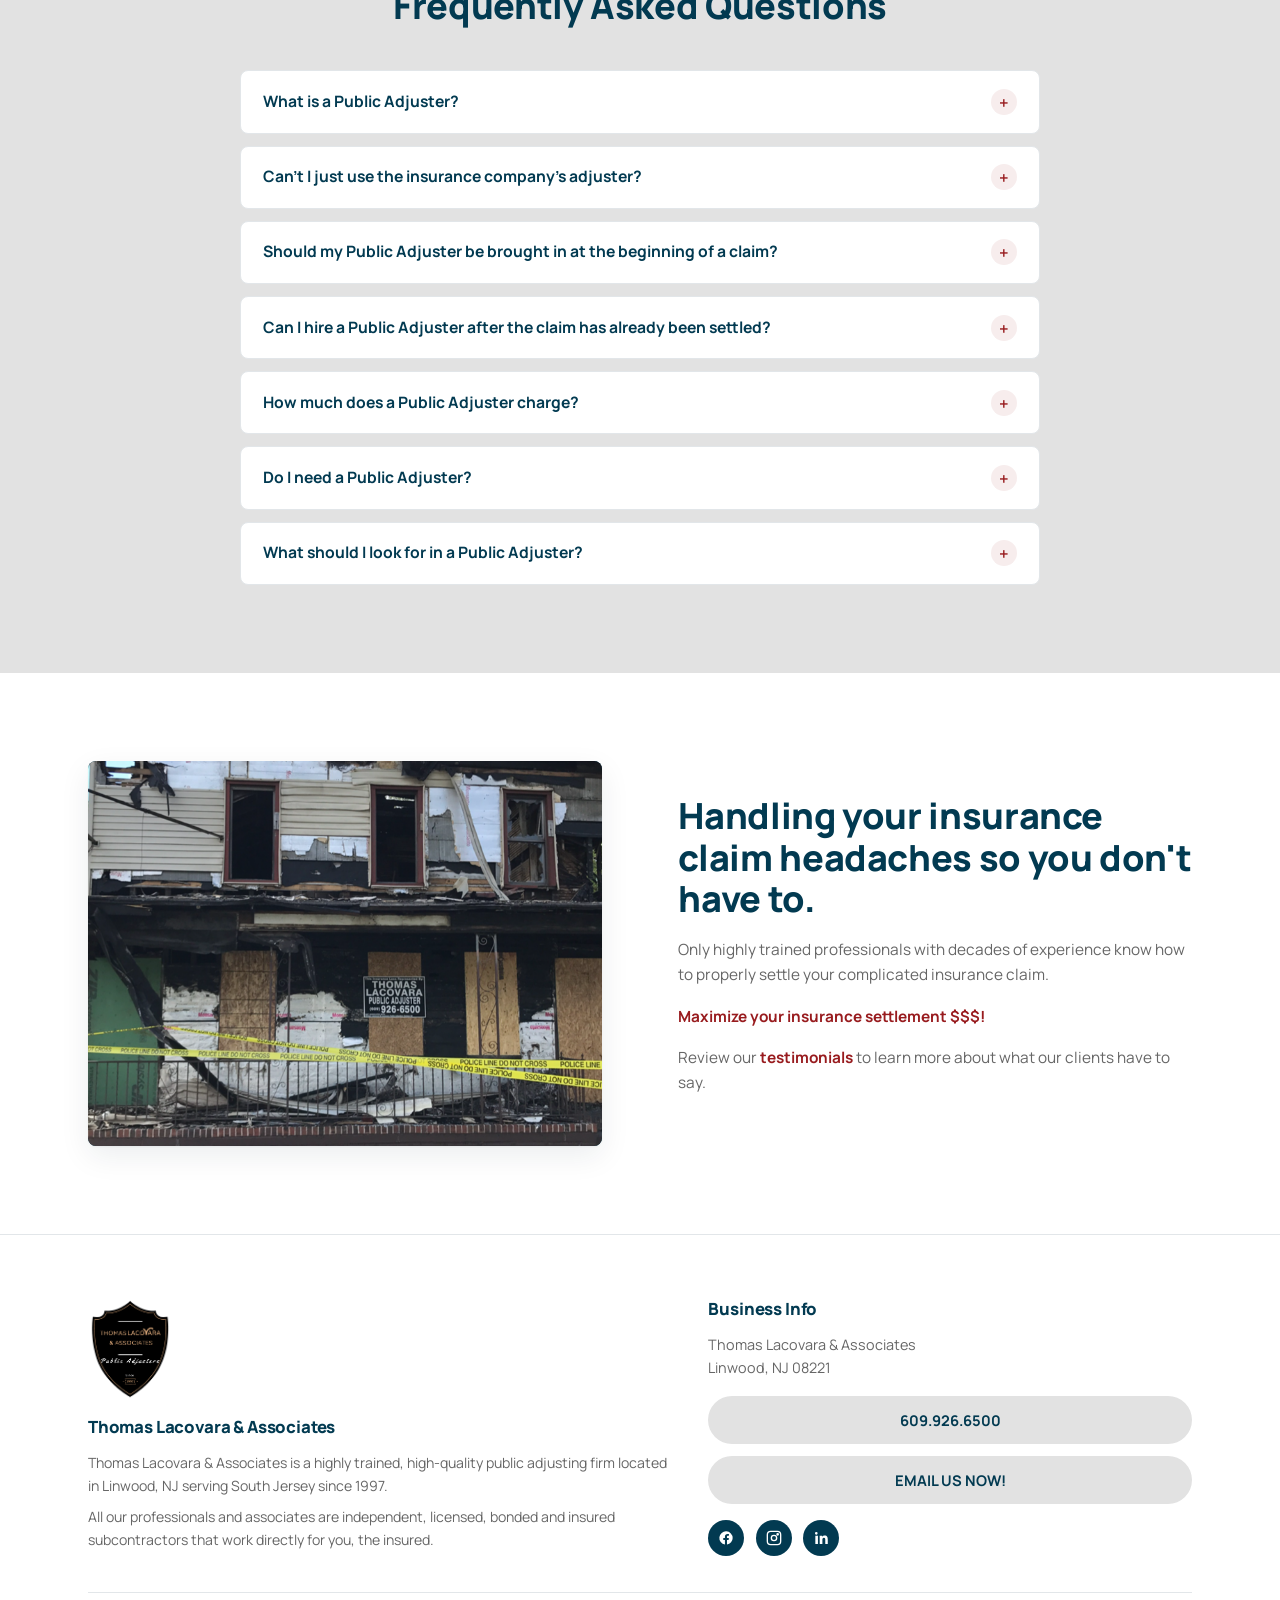
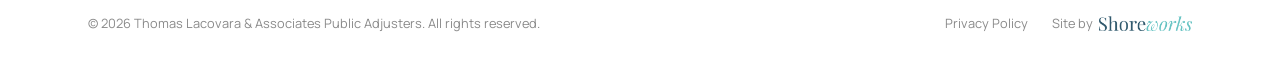
==== commit fb4d6d72: "Reviews: add Google review CTA, make ticker manually scrollable, fix touch freeze Co-Authored-By: Cl" ====
--- a/index.html
+++ b/index.html
@@ -295,6 +295,16 @@
         Verified Google reviews from South Jersey homeowners
       </span>
     </div>
+    <div class="wrap">
+      <div class="review-cta">
+        <h3>Worked with us? Share your experience.</h3>
+        <p>Your review helps other South Jersey families find the right help after a loss. It only takes a minute.</p>
+        <div class="review-cta-actions">
+          <a class="btn btn-maroon" href="https://search.google.com/local/writereview?placeid=ChIJrwbaRPzrwIkR5RHu0tD3AVo" target="_blank" rel="noopener">Leave a Google Review</a>
+          <a class="review-cta-link" href="https://search.google.com/local/reviews?placeid=ChIJrwbaRPzrwIkR5RHu0tD3AVo" target="_blank" rel="noopener">Read all reviews on Google</a>
+        </div>
+      </div>
+    </div>
   </section>
 
   <!-- ============ THE FACTS / OUR PROMISE ============ -->
--- a/css/styles.css
+++ b/css/styles.css
@@ -295,16 +295,22 @@
    Reviews ticker
    ============================================================ */
 .reviews-band { background: var(--bg); overflow: hidden; }
+/* Auto-scrolls via js/main.js; users can also swipe, drag, or scroll it by hand */
 .ticker {
-  overflow: hidden;
+  overflow-x: auto;
+  overflow-y: hidden;
   position: relative;
   padding: 0.5rem 0 0.75rem;
+  scrollbar-width: none;
+  -ms-overflow-style: none;
+  overscroll-behavior-x: contain;
   -webkit-mask-image: linear-gradient(90deg, transparent, #000 6%, #000 94%, transparent);
           mask-image: linear-gradient(90deg, transparent, #000 6%, #000 94%, transparent);
 }
-.ticker-track { display: flex; gap: 1.25rem; width: max-content; animation: ticker-scroll 55s linear infinite; padding: 0.5rem 0; }
-.ticker:hover .ticker-track, .ticker:focus-within .ticker-track { animation-play-state: paused; }
-@keyframes ticker-scroll { from { transform: translateX(0); } to { transform: translateX(-50%); } }
+.ticker::-webkit-scrollbar { display: none; }
+@media (hover: hover) and (pointer: fine) { .ticker { cursor: grab; } }
+.ticker.is-dragging { cursor: grabbing; user-select: none; -webkit-user-select: none; }
+.ticker-track { display: flex; gap: 1.25rem; width: max-content; padding: 0.5rem 0; }
 
 .review-card {
   flex: none; width: min(320px, 82vw);
@@ -326,6 +332,17 @@
 
 .reviews-footer { text-align: center; margin-top: 1.5rem; }
 .reviews-footer .g-badge { display: inline-flex; align-items: center; gap: 0.5rem; font-size: 0.88rem; font-weight: 600; color: var(--gray); }
+
+.review-cta {
+  max-width: 640px; margin: 2rem auto 0; text-align: center;
+  background: var(--white); border-radius: 14px; box-shadow: var(--shadow);
+  padding: clamp(1.5rem, 4vw, 2.25rem);
+}
+.review-cta h3 { font-size: 1.25rem; }
+.review-cta p { margin: 0.6rem auto 1.4rem; font-size: 0.95rem; max-width: 46ch; }
+.review-cta-actions { display: flex; flex-wrap: wrap; align-items: center; justify-content: center; gap: 1rem 1.5rem; }
+.review-cta-link { color: var(--navy); font-weight: 700; font-size: 0.92rem; text-decoration: underline; text-underline-offset: 3px; }
+.review-cta-link:hover { color: var(--maroon); }
 
 /* ============================================================
    Facts / Promise split
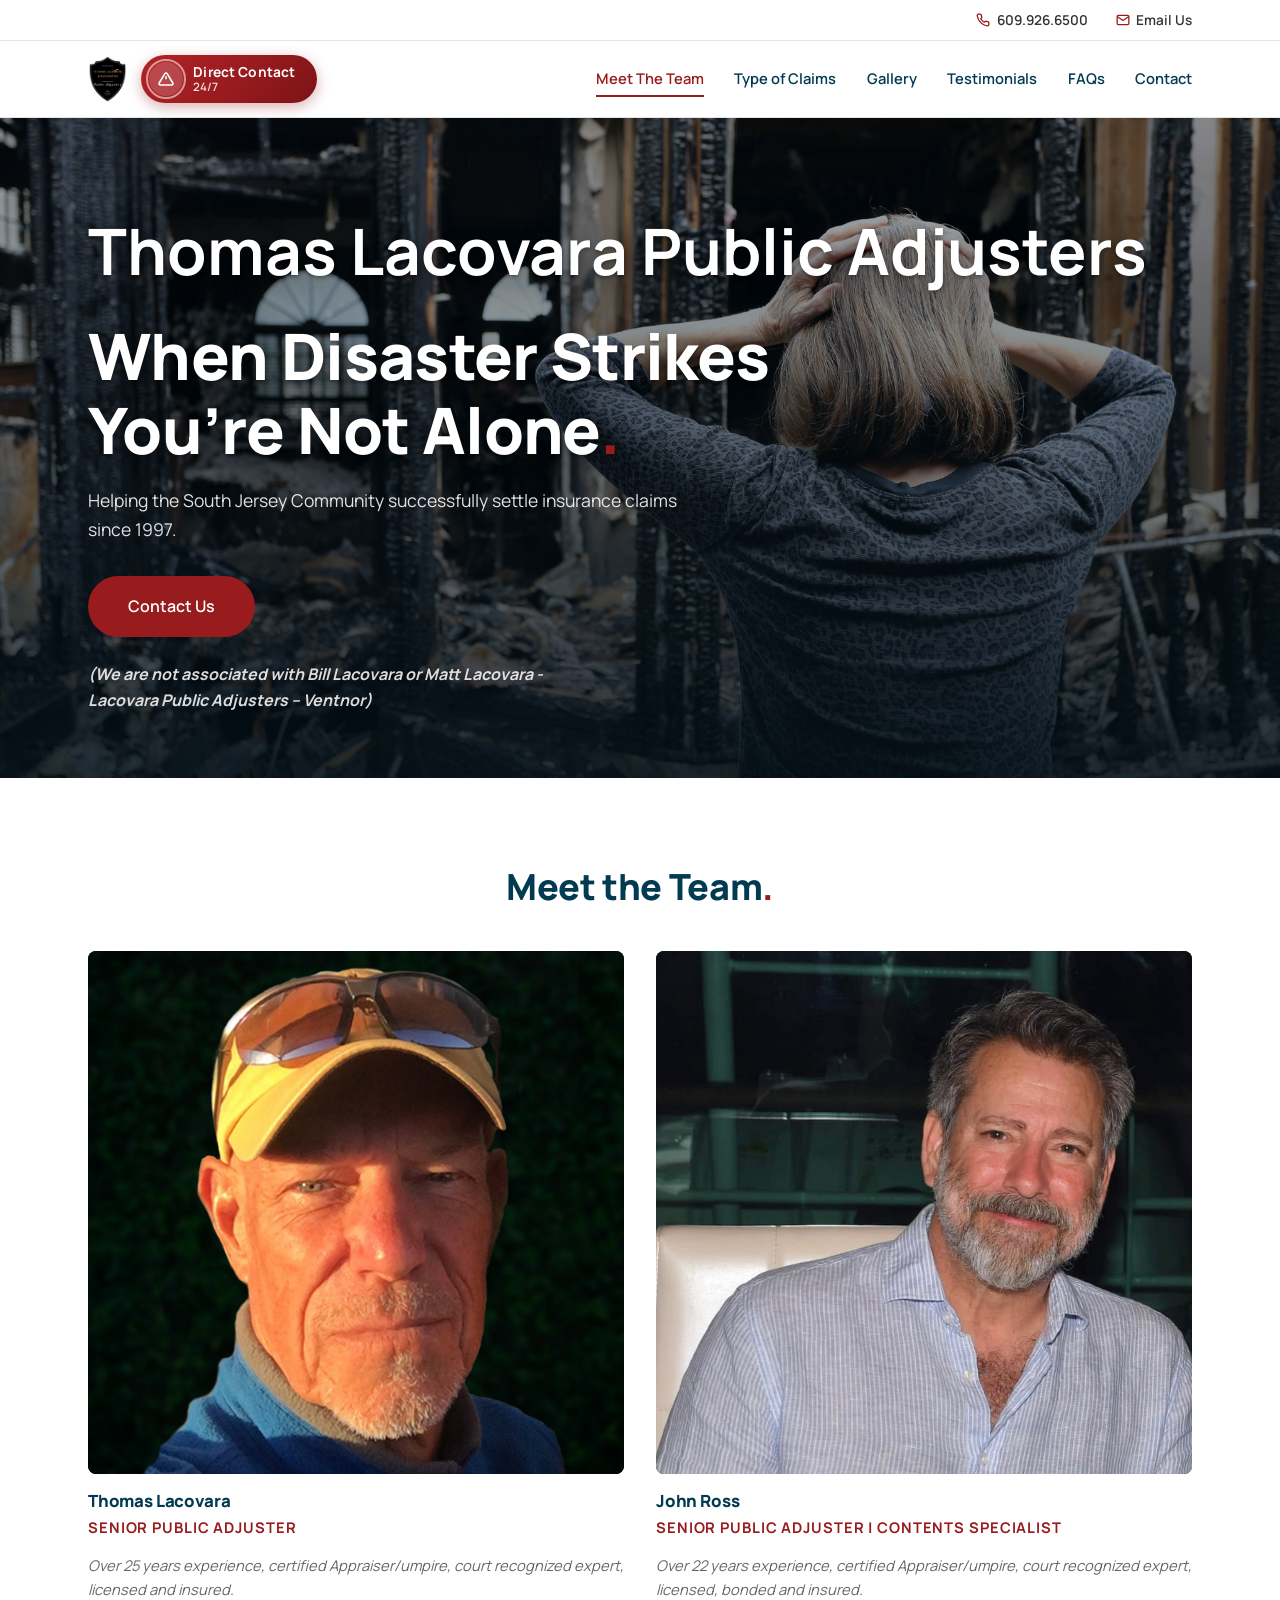
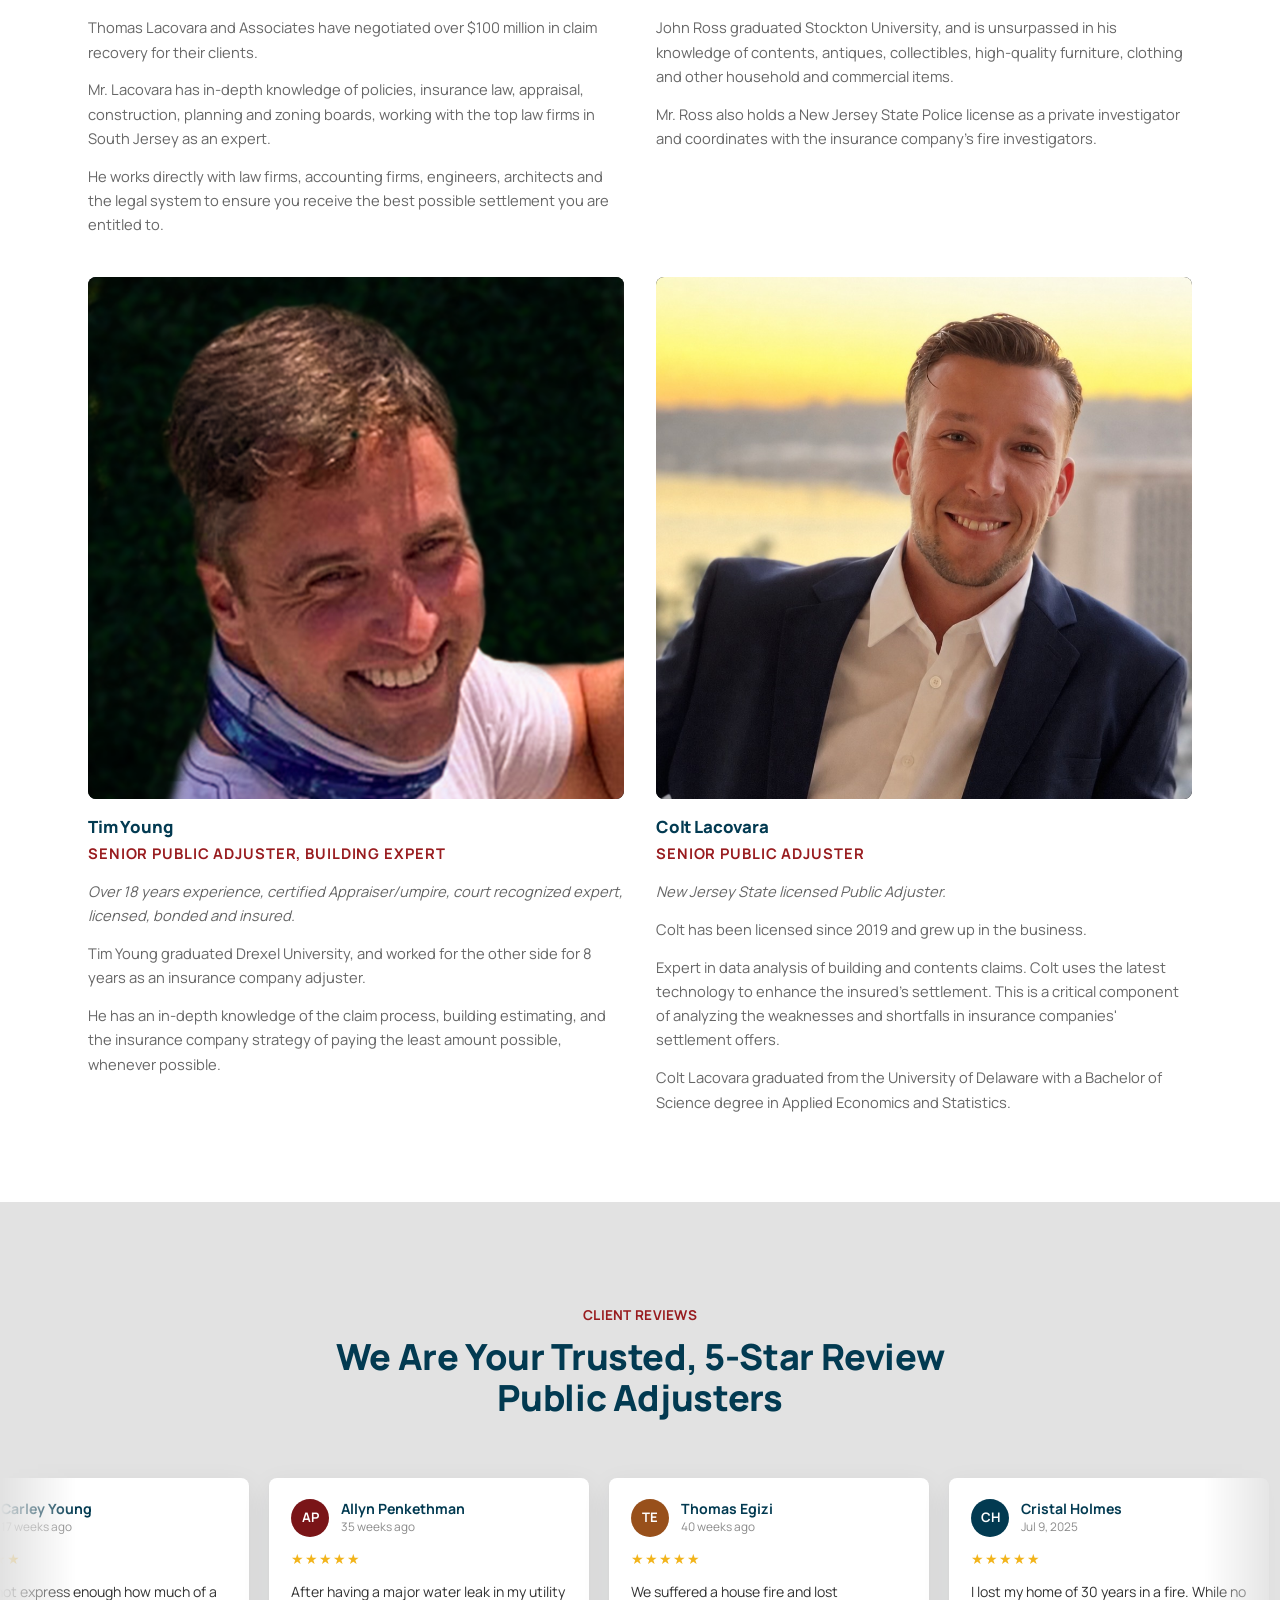
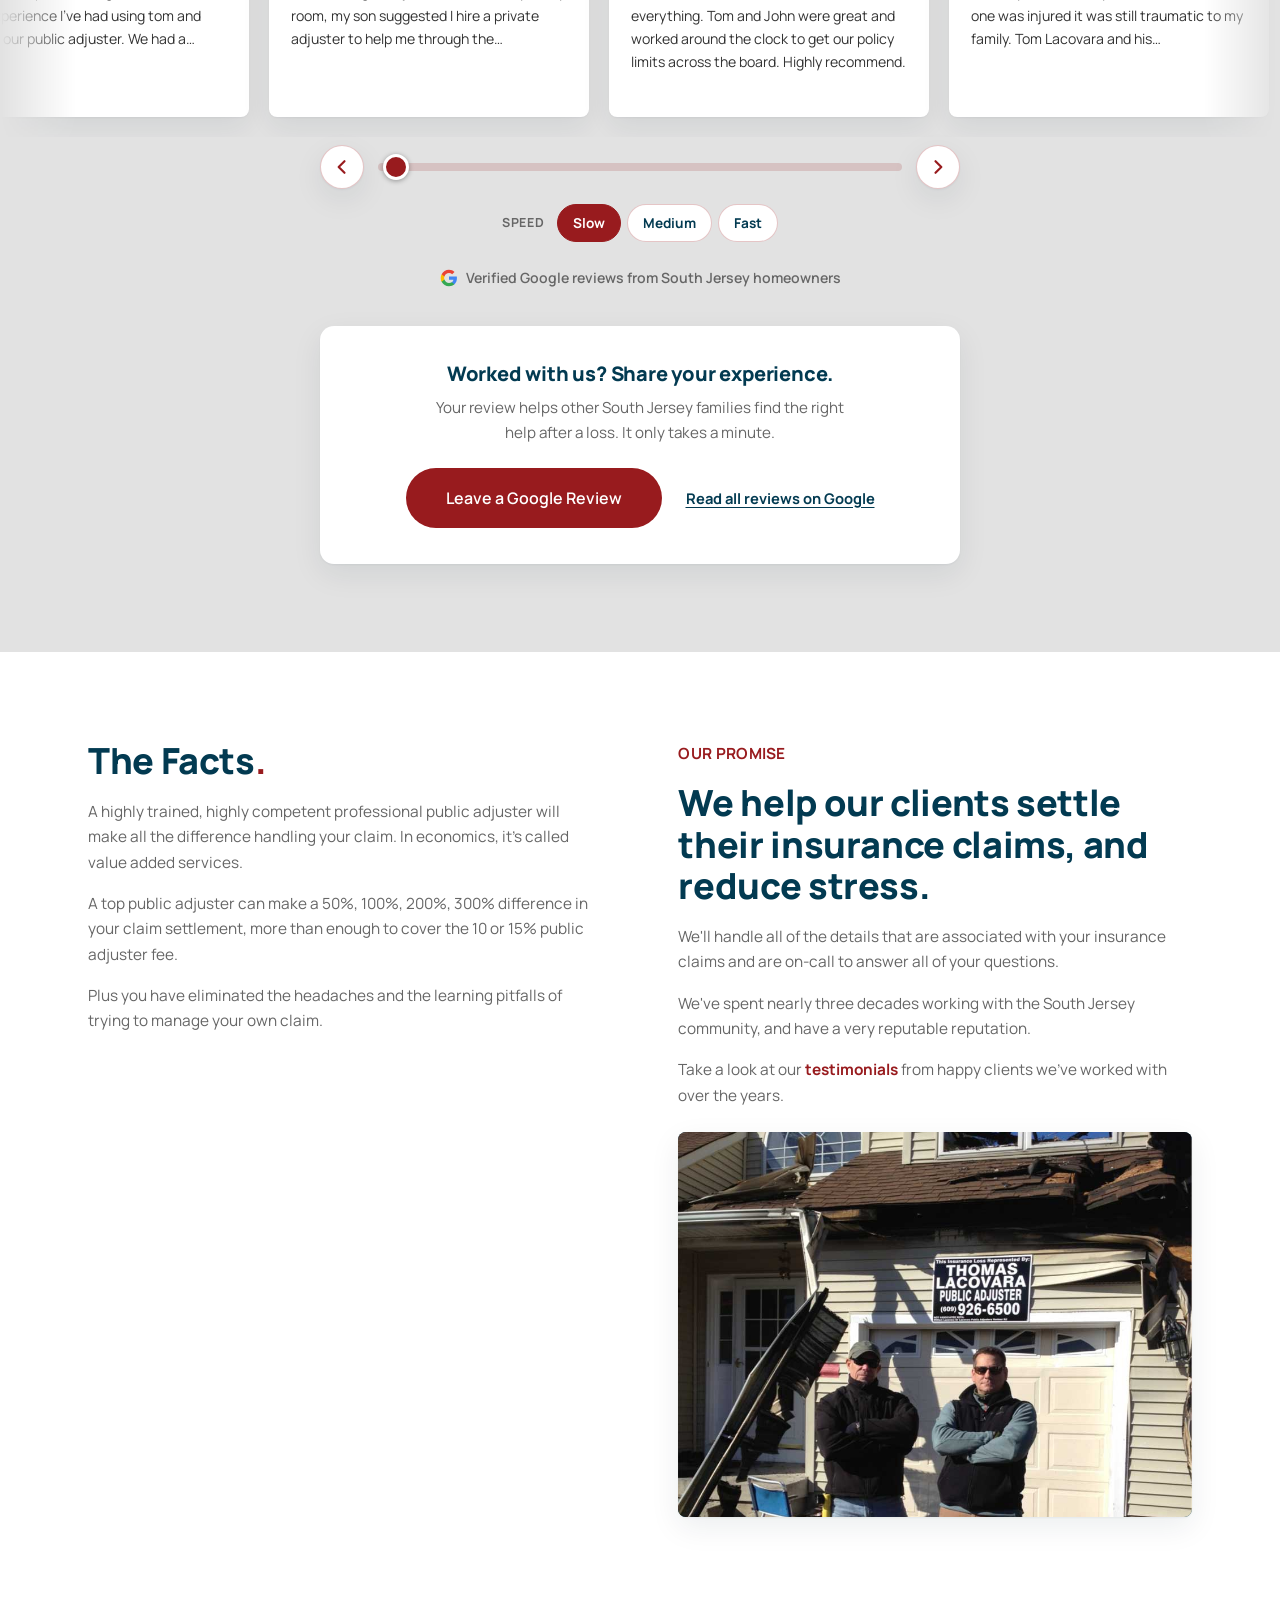
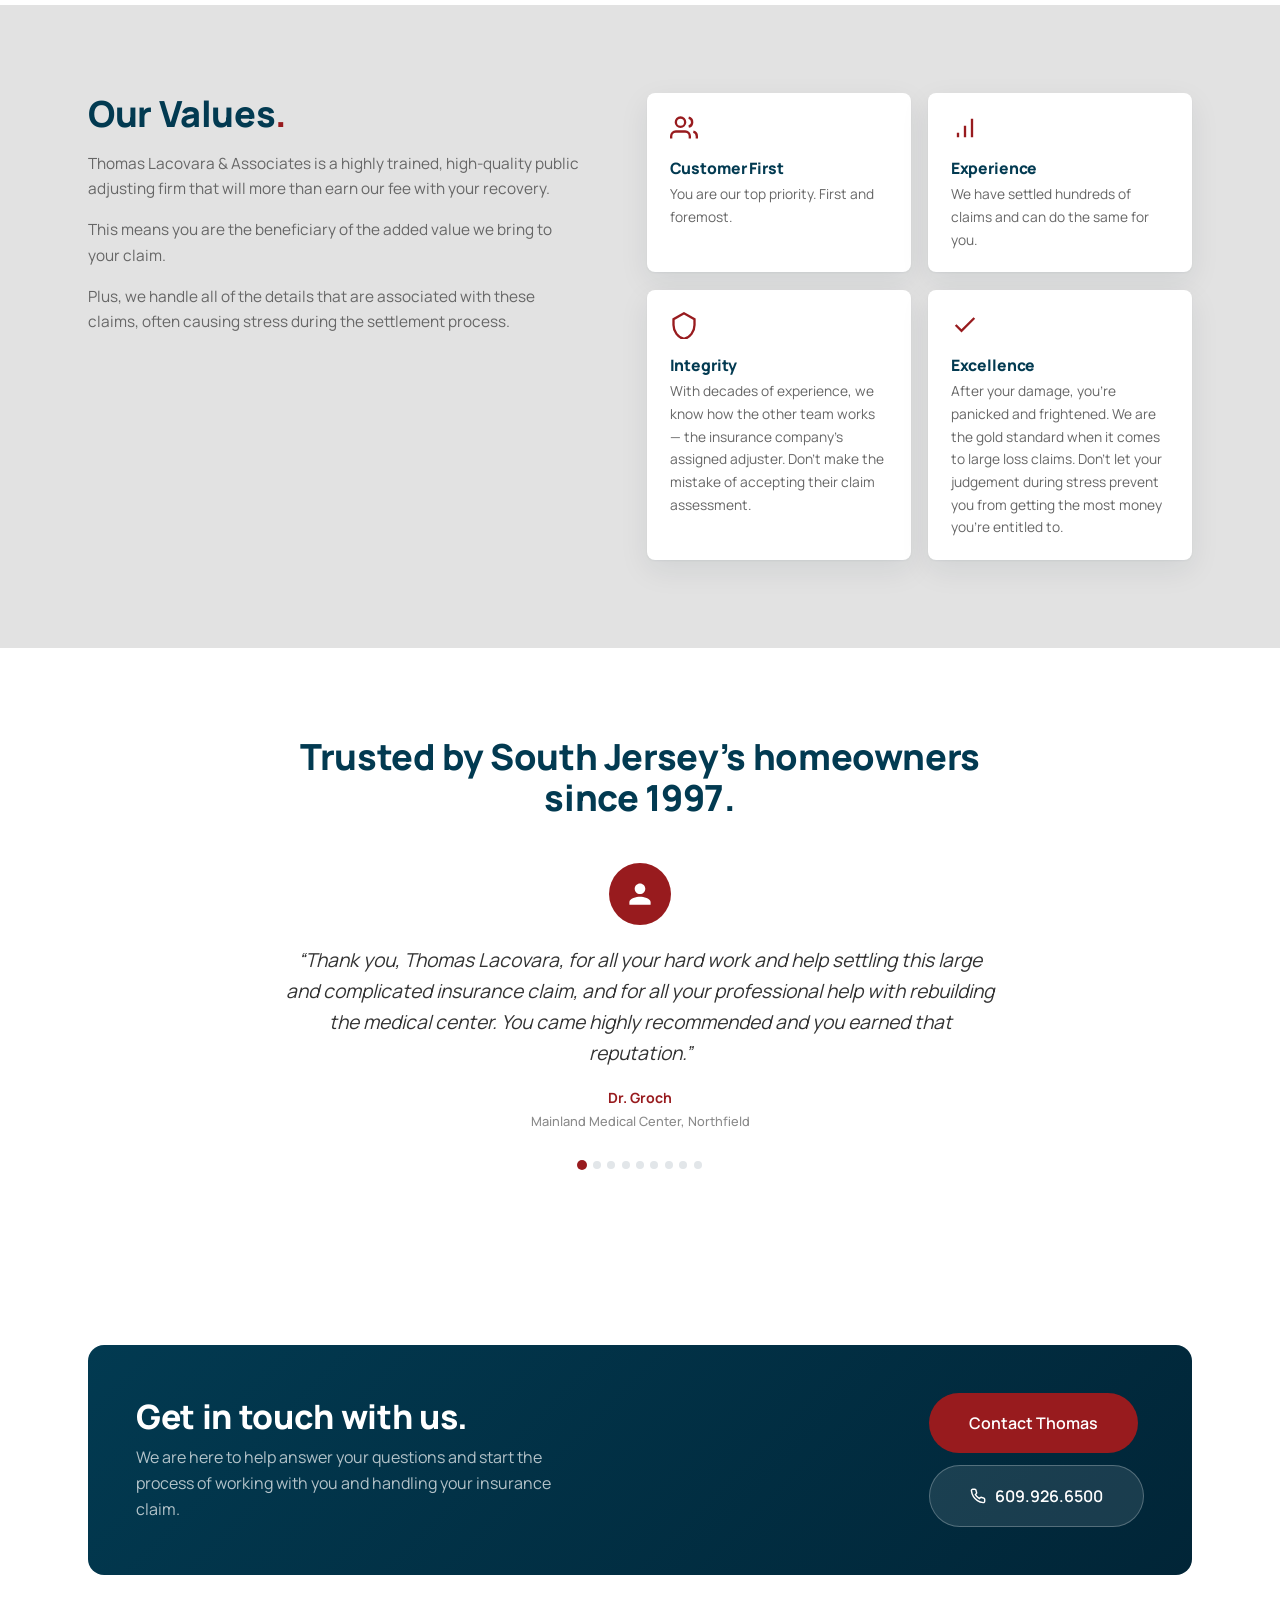
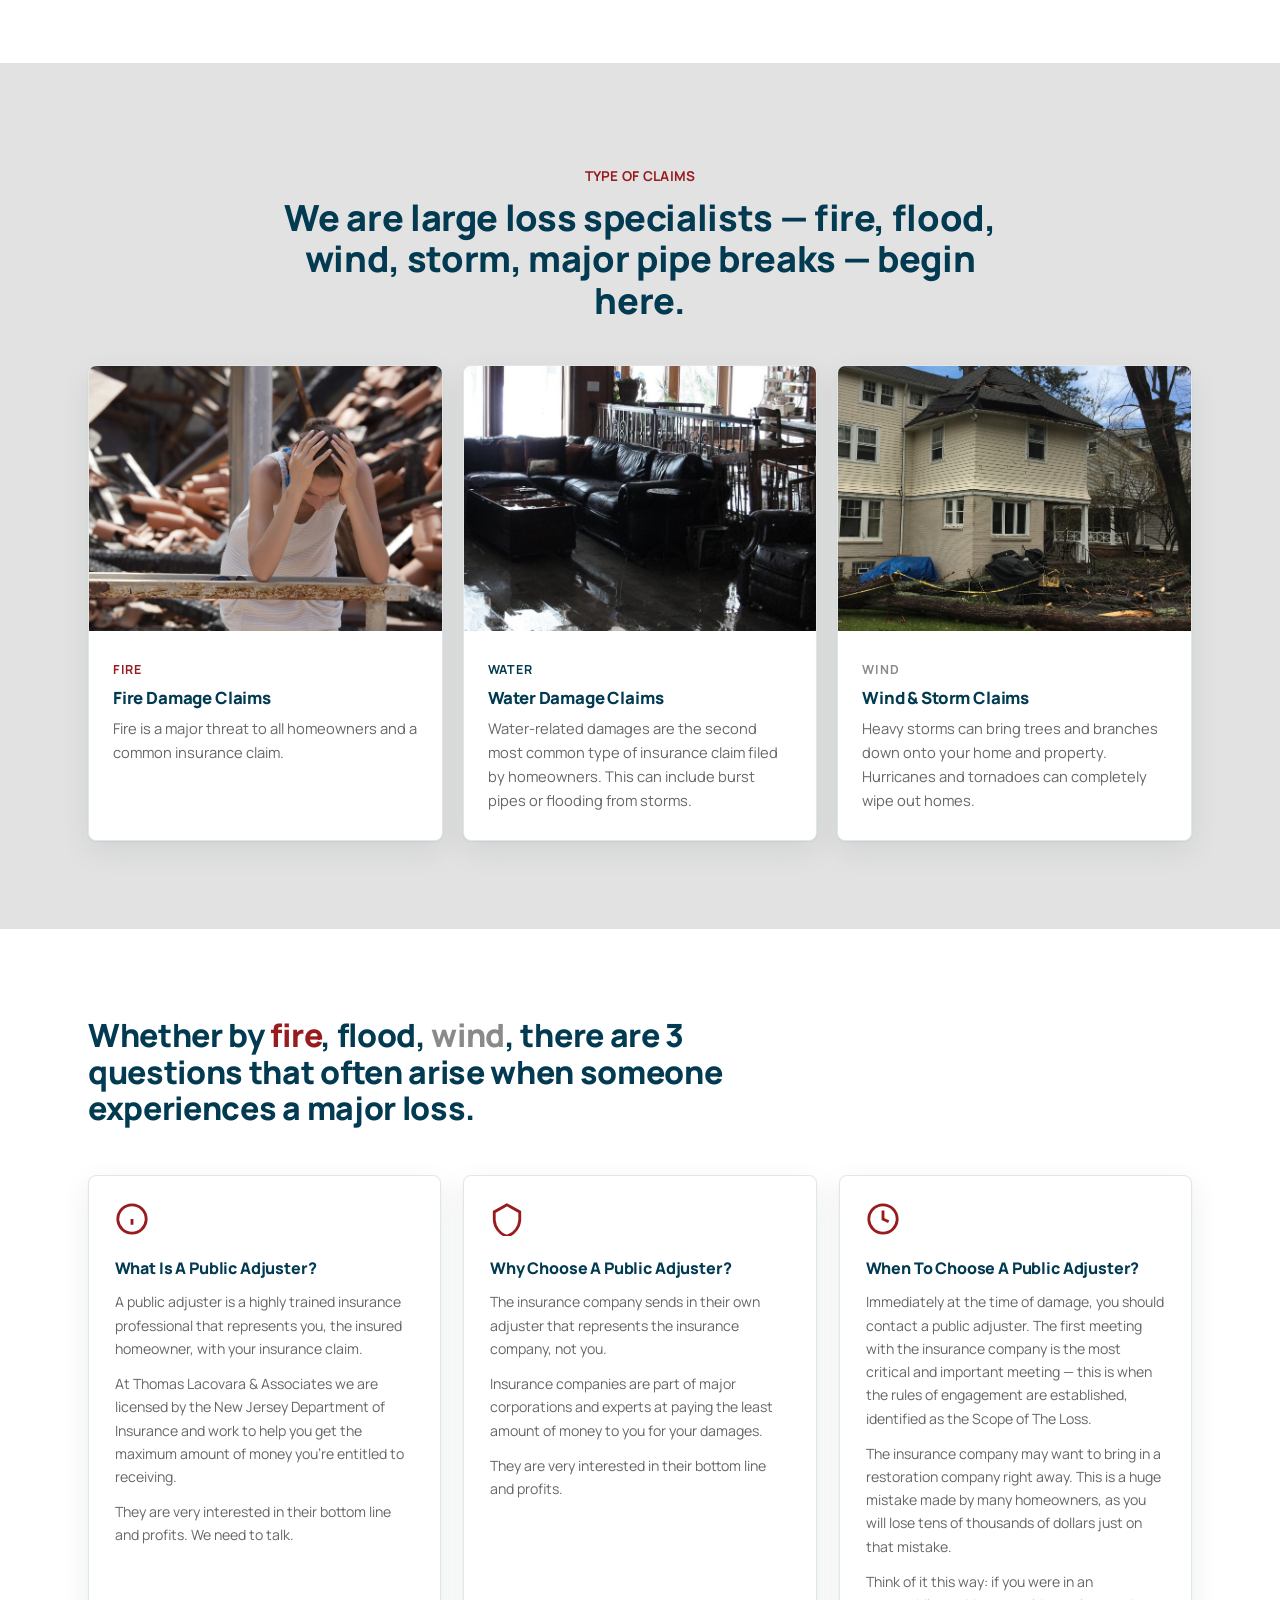
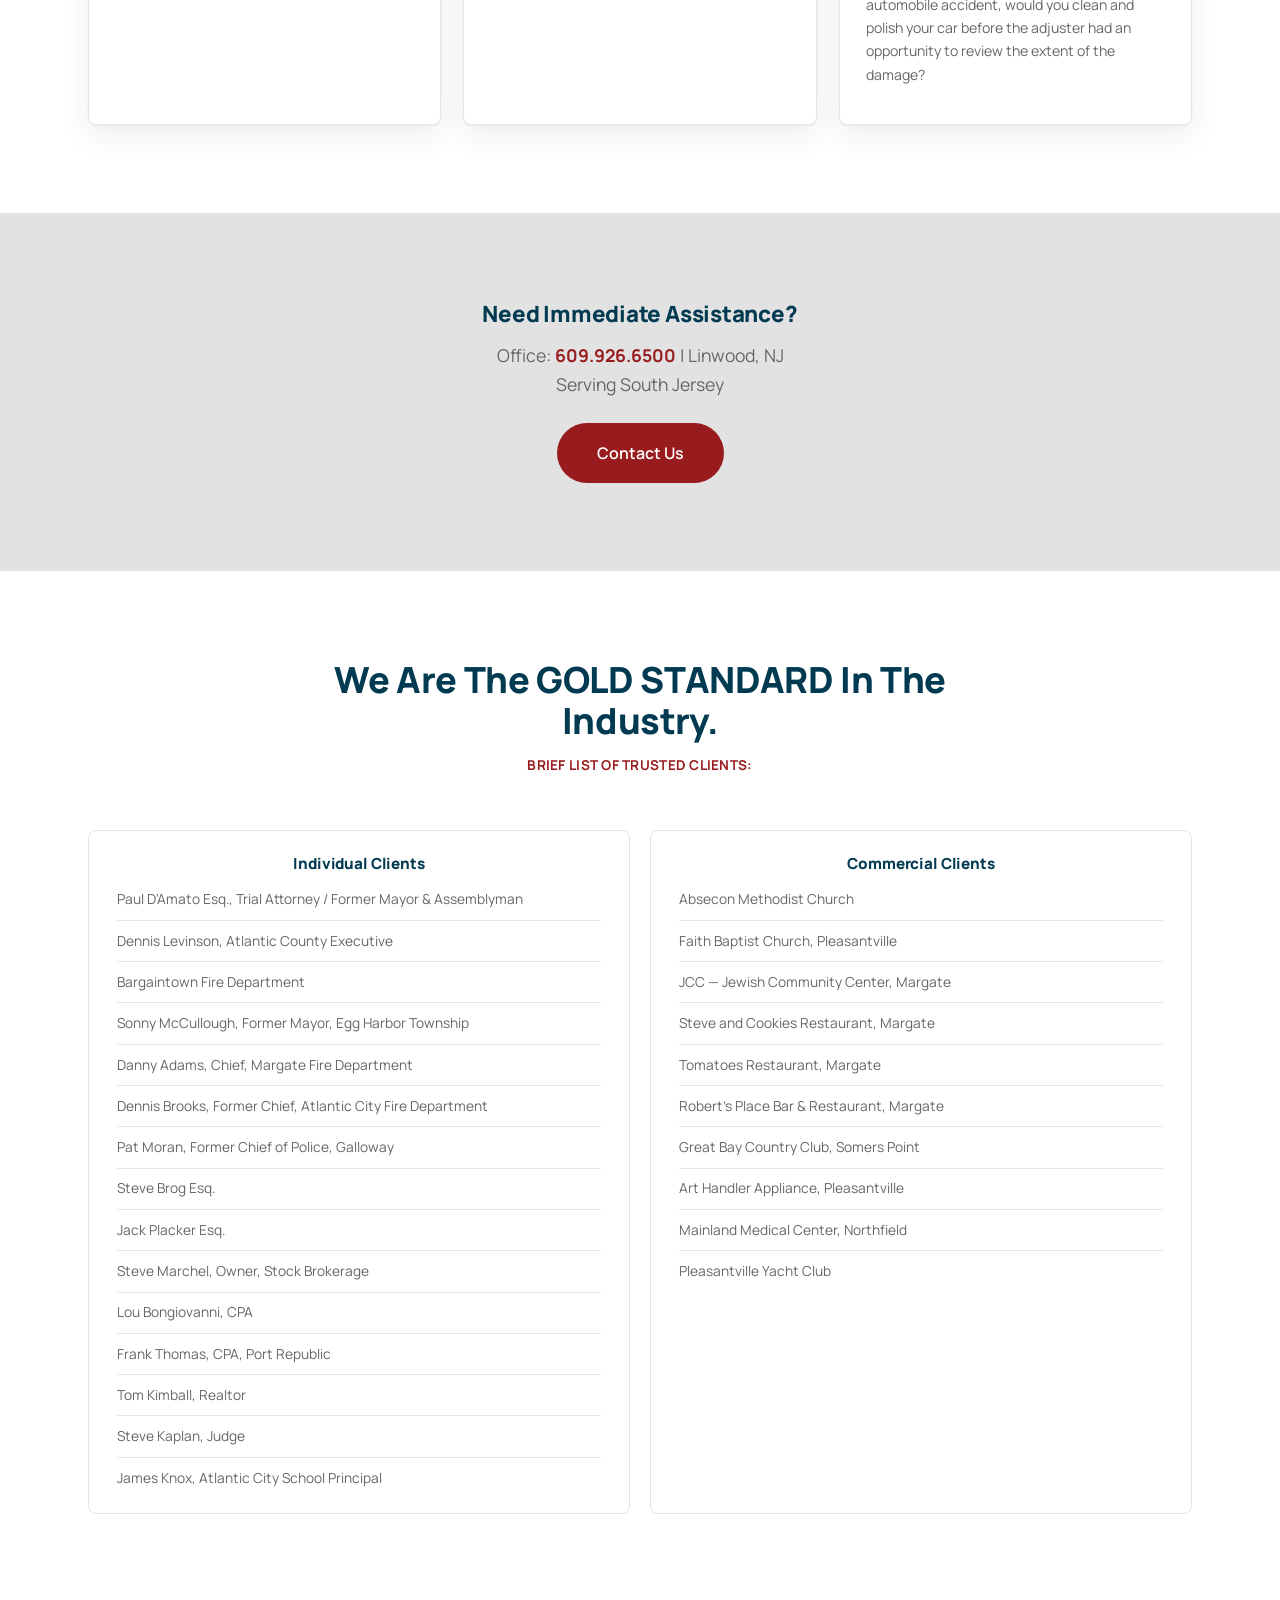
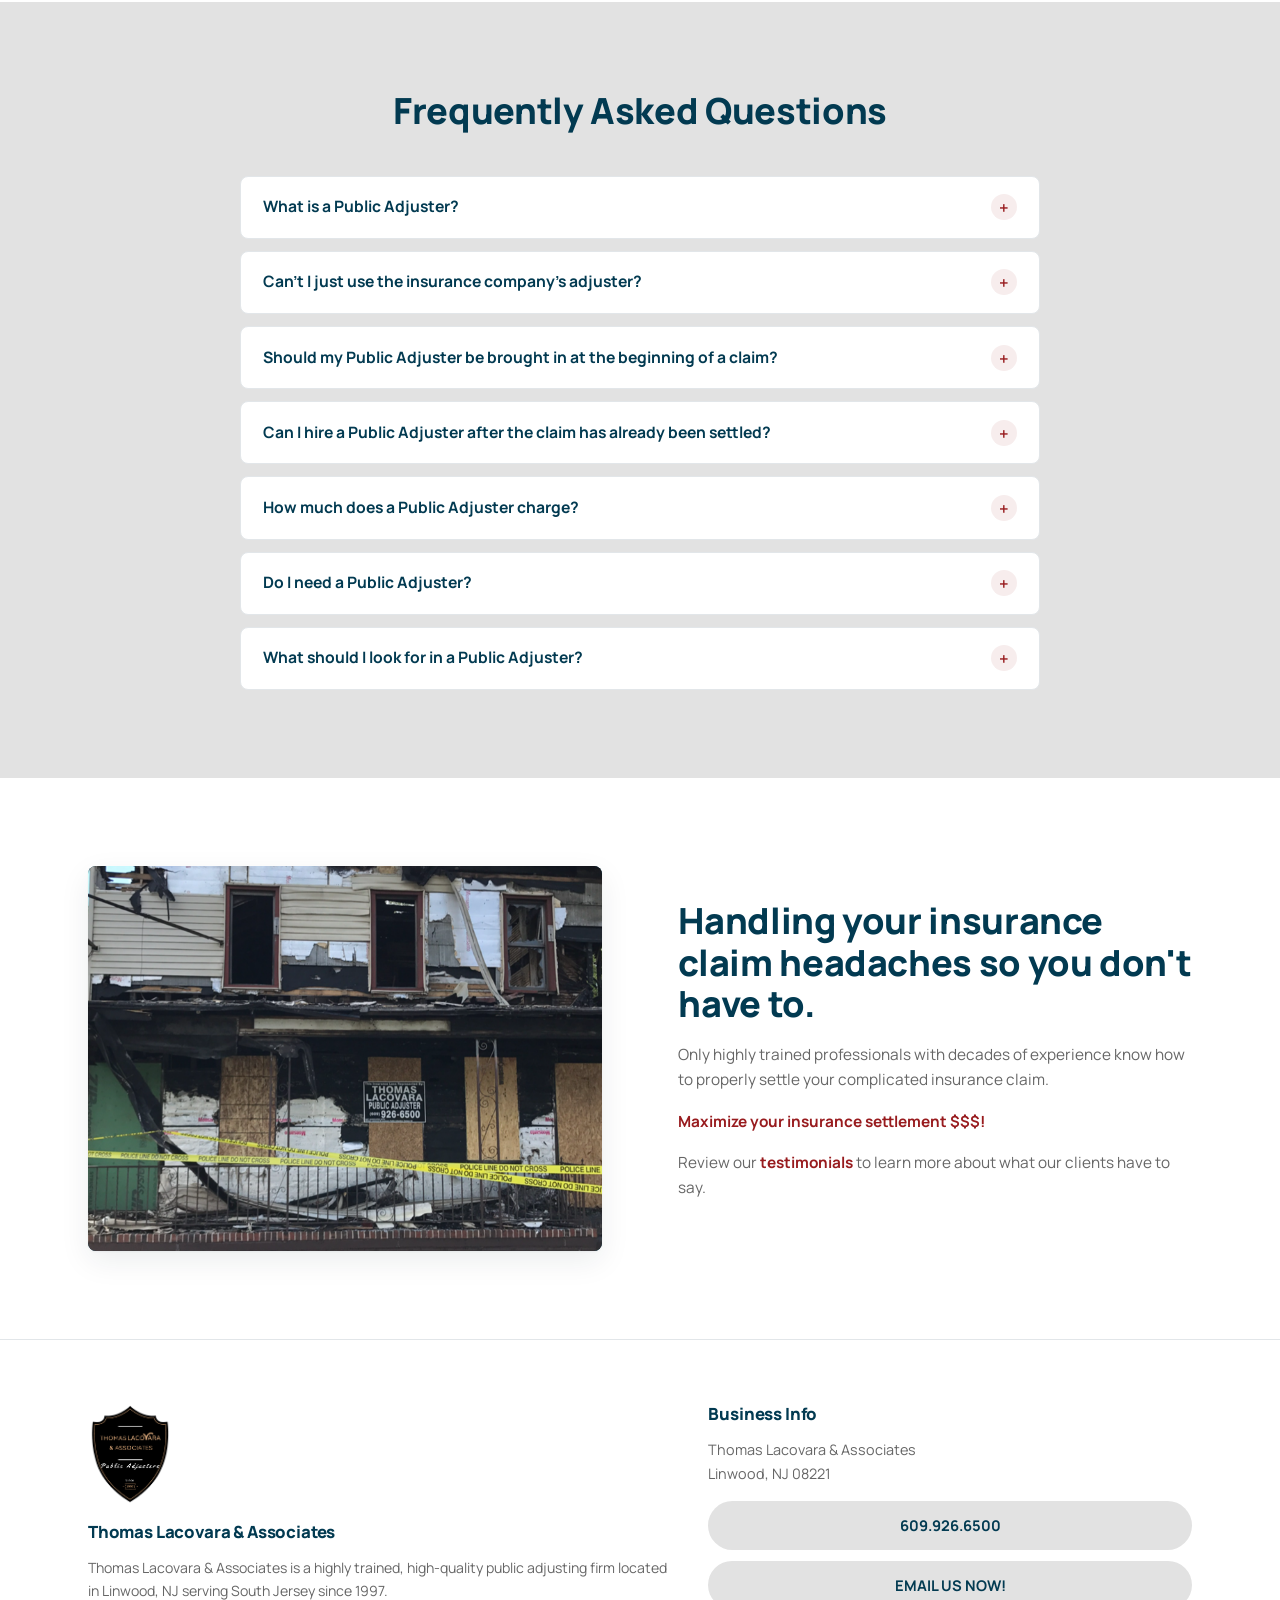
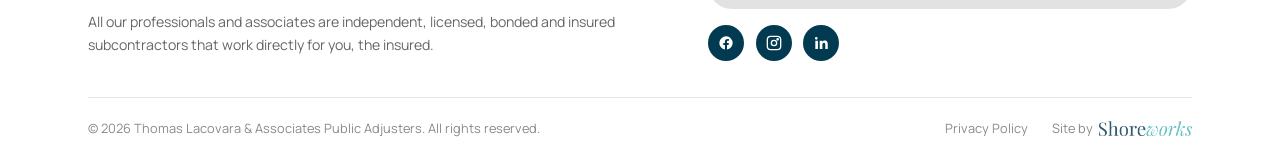
==== commit 0b40555d: "Reviews: add arrows, scrub bar and speed buttons under the ticker Co-Authored-By: Claude Sonnet 5.5 " ====
--- a/index.html
+++ b/index.html
@@ -289,6 +289,25 @@
         </article>
       </div>
     </div>
+    <div class="wrap">
+      <div class="ticker-controls" role="group" aria-label="Review carousel controls">
+        <div class="tc-row">
+          <button type="button" class="tc-arrow" data-dir="-1" aria-label="Previous review">
+            <svg width="20" height="20" viewBox="0 0 24 24" fill="none" stroke="currentColor" stroke-width="2.6" stroke-linecap="round" stroke-linejoin="round" aria-hidden="true"><path d="M15 5l-7 7 7 7"/></svg>
+          </button>
+          <input class="tc-slider" type="range" min="0" max="2000" step="1" value="0" aria-label="Scroll through reviews">
+          <button type="button" class="tc-arrow" data-dir="1" aria-label="Next review">
+            <svg width="20" height="20" viewBox="0 0 24 24" fill="none" stroke="currentColor" stroke-width="2.6" stroke-linecap="round" stroke-linejoin="round" aria-hidden="true"><path d="M9 5l7 7-7 7"/></svg>
+          </button>
+        </div>
+        <div class="tc-speed" role="group" aria-label="Scroll speed">
+          <span class="tc-speed-label">Speed</span>
+          <button type="button" data-speed="24" aria-pressed="true">Slow</button>
+          <button type="button" data-speed="80" aria-pressed="false">Medium</button>
+          <button type="button" data-speed="200" aria-pressed="false">Fast</button>
+        </div>
+      </div>
+    </div>
     <div class="reviews-footer">
       <span class="g-badge">
         <svg width="18" height="18" viewBox="0 0 24 24" aria-hidden="true"><path fill="#4285F4" d="M22.56 12.25c0-.78-.07-1.53-.2-2.25H12v4.26h5.92a5.06 5.06 0 0 1-2.2 3.32v2.77h3.57c2.08-1.92 3.27-4.74 3.27-8.1z"/><path fill="#34A853" d="M12 23c2.97 0 5.46-.98 7.28-2.66l-3.57-2.77c-.98.66-2.23 1.06-3.71 1.06-2.86 0-5.29-1.93-6.16-4.53H2.18v2.84C3.99 20.53 7.7 23 12 23z"/><path fill="#FBBC05" d="M5.84 14.1c-.22-.66-.35-1.36-.35-2.1s.13-1.44.35-2.1V7.06H2.18A10.96 10.96 0 0 0 1 12c0 1.78.43 3.45 1.18 4.94l3.66-2.84z"/><path fill="#EA4335" d="M12 5.38c1.62 0 3.06.56 4.21 1.64l3.15-3.15C17.45 2.09 14.97 1 12 1 7.7 1 3.99 3.47 2.18 7.06l3.66 2.84c.87-2.6 3.3-4.52 6.16-4.52z"/></svg>
--- a/css/styles.css
+++ b/css/styles.css
@@ -330,6 +330,45 @@
 .review-stars { color: var(--gold); font-size: 0.85rem; letter-spacing: 1px; }
 .review-card p { font-size: 0.88rem; color: var(--ink); }
 
+/* Manual controls under the ticker: arrows, scrub bar, speed */
+.ticker-controls { max-width: 640px; margin: 0.5rem auto 0; display: flex; flex-direction: column; align-items: center; gap: 0.9rem; }
+.tc-row { display: flex; align-items: center; gap: 0.9rem; width: 100%; }
+.tc-arrow {
+  flex: none; width: 44px; height: 44px; border-radius: 50%;
+  display: grid; place-items: center; cursor: pointer;
+  background: var(--white); color: var(--maroon);
+  border: 1.5px solid rgba(152,27,30,0.25); box-shadow: var(--shadow);
+  transition: background .18s, color .18s, transform .18s;
+  -webkit-tap-highlight-color: transparent; touch-action: manipulation;
+}
+.tc-arrow:hover { background: var(--maroon); color: var(--white); }
+.tc-arrow:active { transform: scale(0.93); }
+.tc-arrow:focus-visible, .tc-speed button:focus-visible { outline: 3px solid var(--gold); outline-offset: 2px; }
+.tc-slider {
+  flex: 1; min-width: 0; height: 28px; margin: 0; background: transparent;
+  -webkit-appearance: none; appearance: none; cursor: pointer; touch-action: pan-y;
+}
+.tc-slider::-webkit-slider-runnable-track { height: 8px; border-radius: 99px; background: rgba(152,27,30,0.16); }
+.tc-slider::-moz-range-track { height: 8px; border-radius: 99px; background: rgba(152,27,30,0.16); }
+.tc-slider::-webkit-slider-thumb {
+  -webkit-appearance: none; appearance: none; width: 26px; height: 26px; margin-top: -9px;
+  border-radius: 50%; background: var(--maroon); border: 3px solid var(--white); box-shadow: 0 1px 5px rgba(0,0,0,0.35);
+}
+.tc-slider::-moz-range-thumb {
+  width: 20px; height: 20px; border-radius: 50%; background: var(--maroon); border: 3px solid var(--white); box-shadow: 0 1px 5px rgba(0,0,0,0.35);
+}
+.tc-slider:focus-visible { outline: 3px solid var(--gold); outline-offset: 4px; border-radius: 99px; }
+.tc-speed { display: inline-flex; align-items: center; gap: 0.35rem; }
+.tc-speed-label { font-size: 0.78rem; font-weight: 700; text-transform: uppercase; letter-spacing: 0.06em; color: var(--gray); margin-right: 0.4rem; }
+.tc-speed button {
+  cursor: pointer; font: inherit; font-size: 0.85rem; font-weight: 700;
+  padding: 0.45rem 0.95rem; border-radius: 99px; min-height: 36px;
+  background: var(--white); color: var(--navy); border: 1.5px solid rgba(152,27,30,0.25);
+  transition: background .18s, color .18s; touch-action: manipulation;
+}
+.tc-speed button:hover { border-color: var(--maroon); color: var(--maroon); }
+.tc-speed button[aria-pressed="true"] { background: var(--maroon); border-color: var(--maroon); color: var(--white); }
+
 .reviews-footer { text-align: center; margin-top: 1.5rem; }
 .reviews-footer .g-badge { display: inline-flex; align-items: center; gap: 0.5rem; font-size: 0.88rem; font-weight: 600; color: var(--gray); }
 
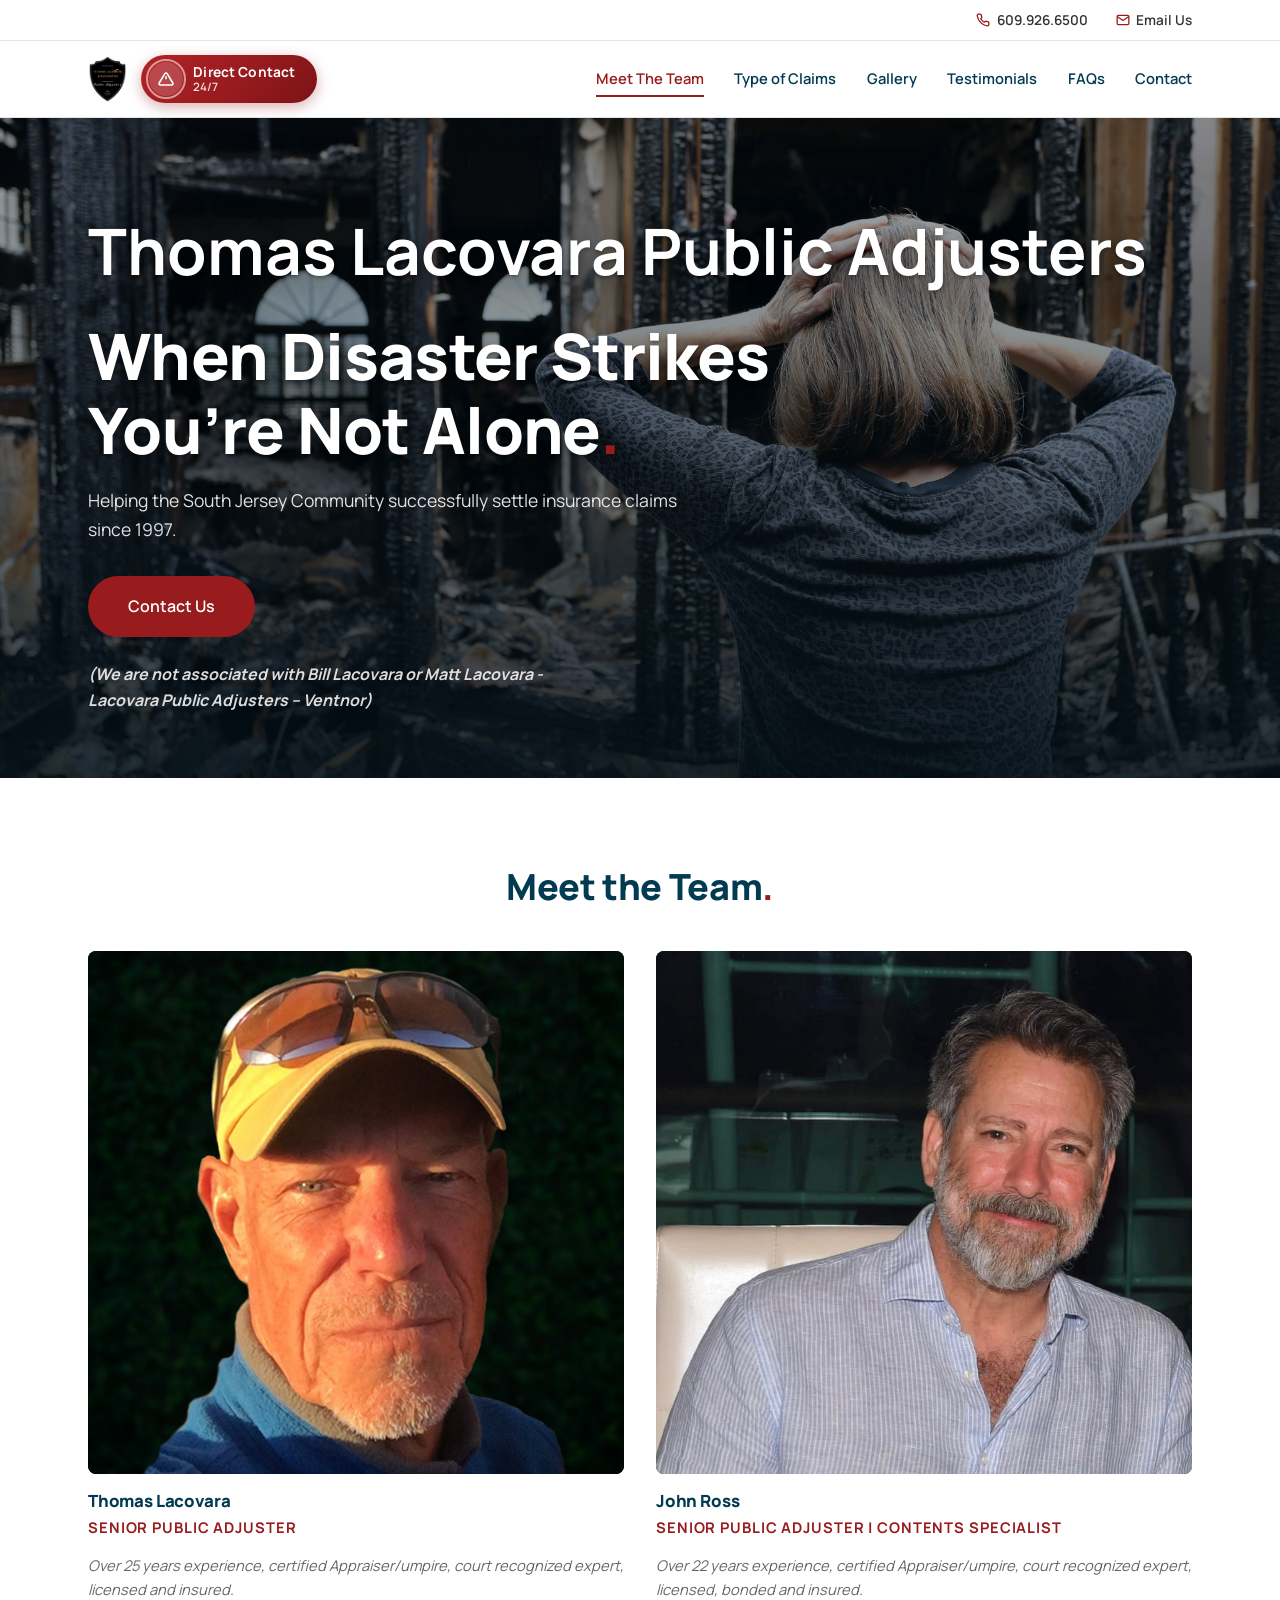
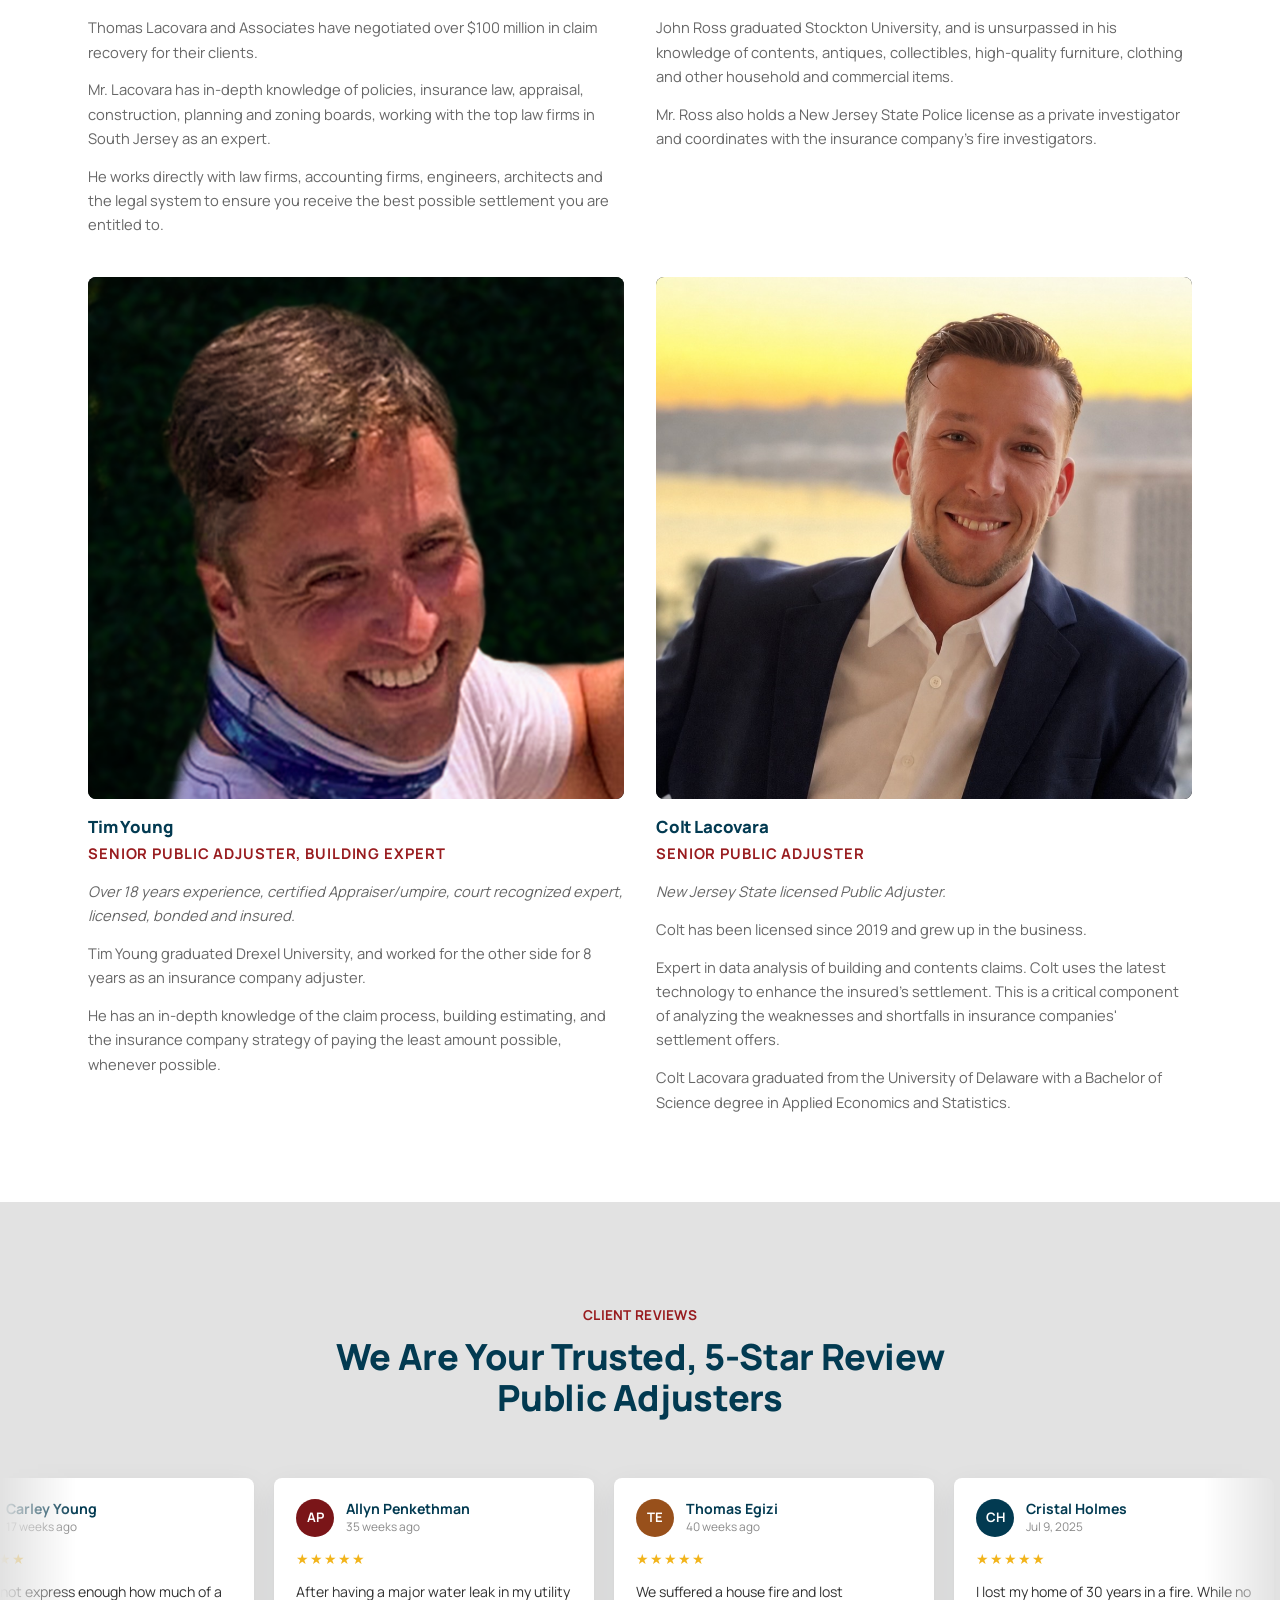
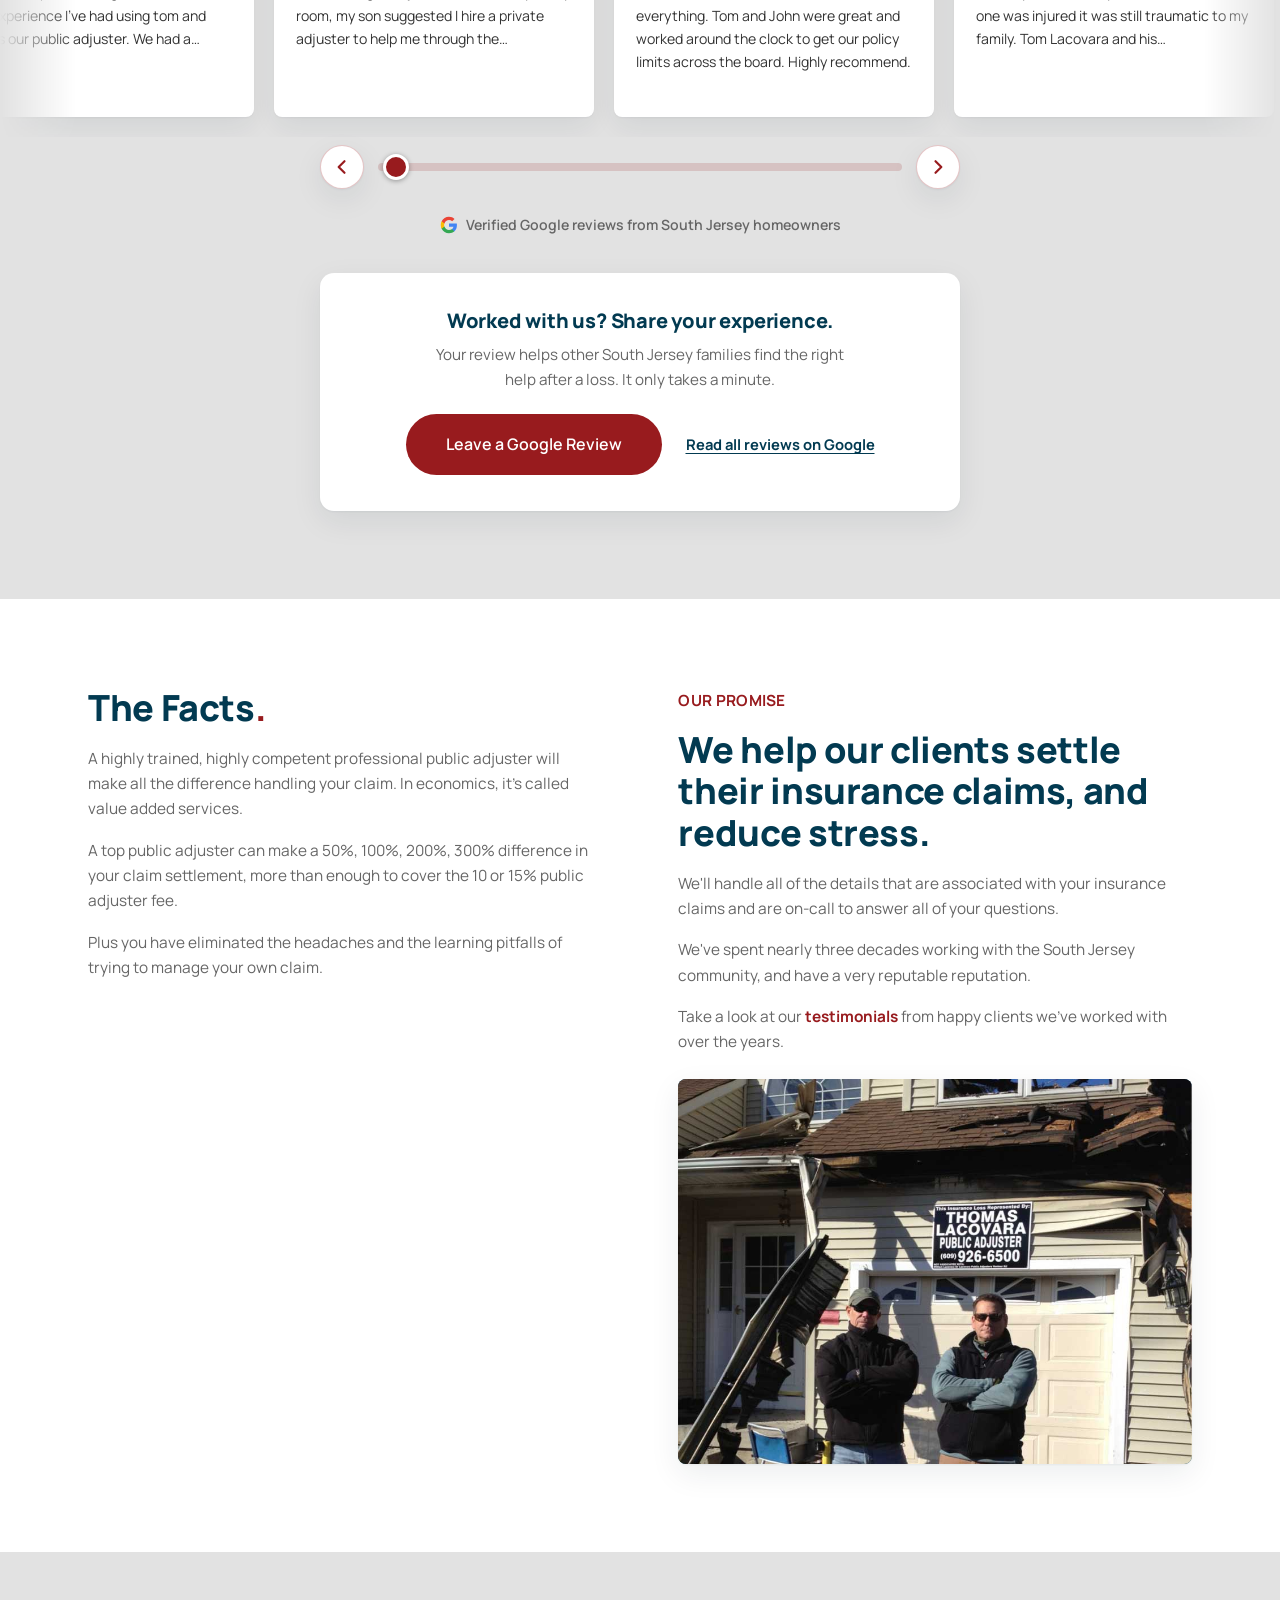
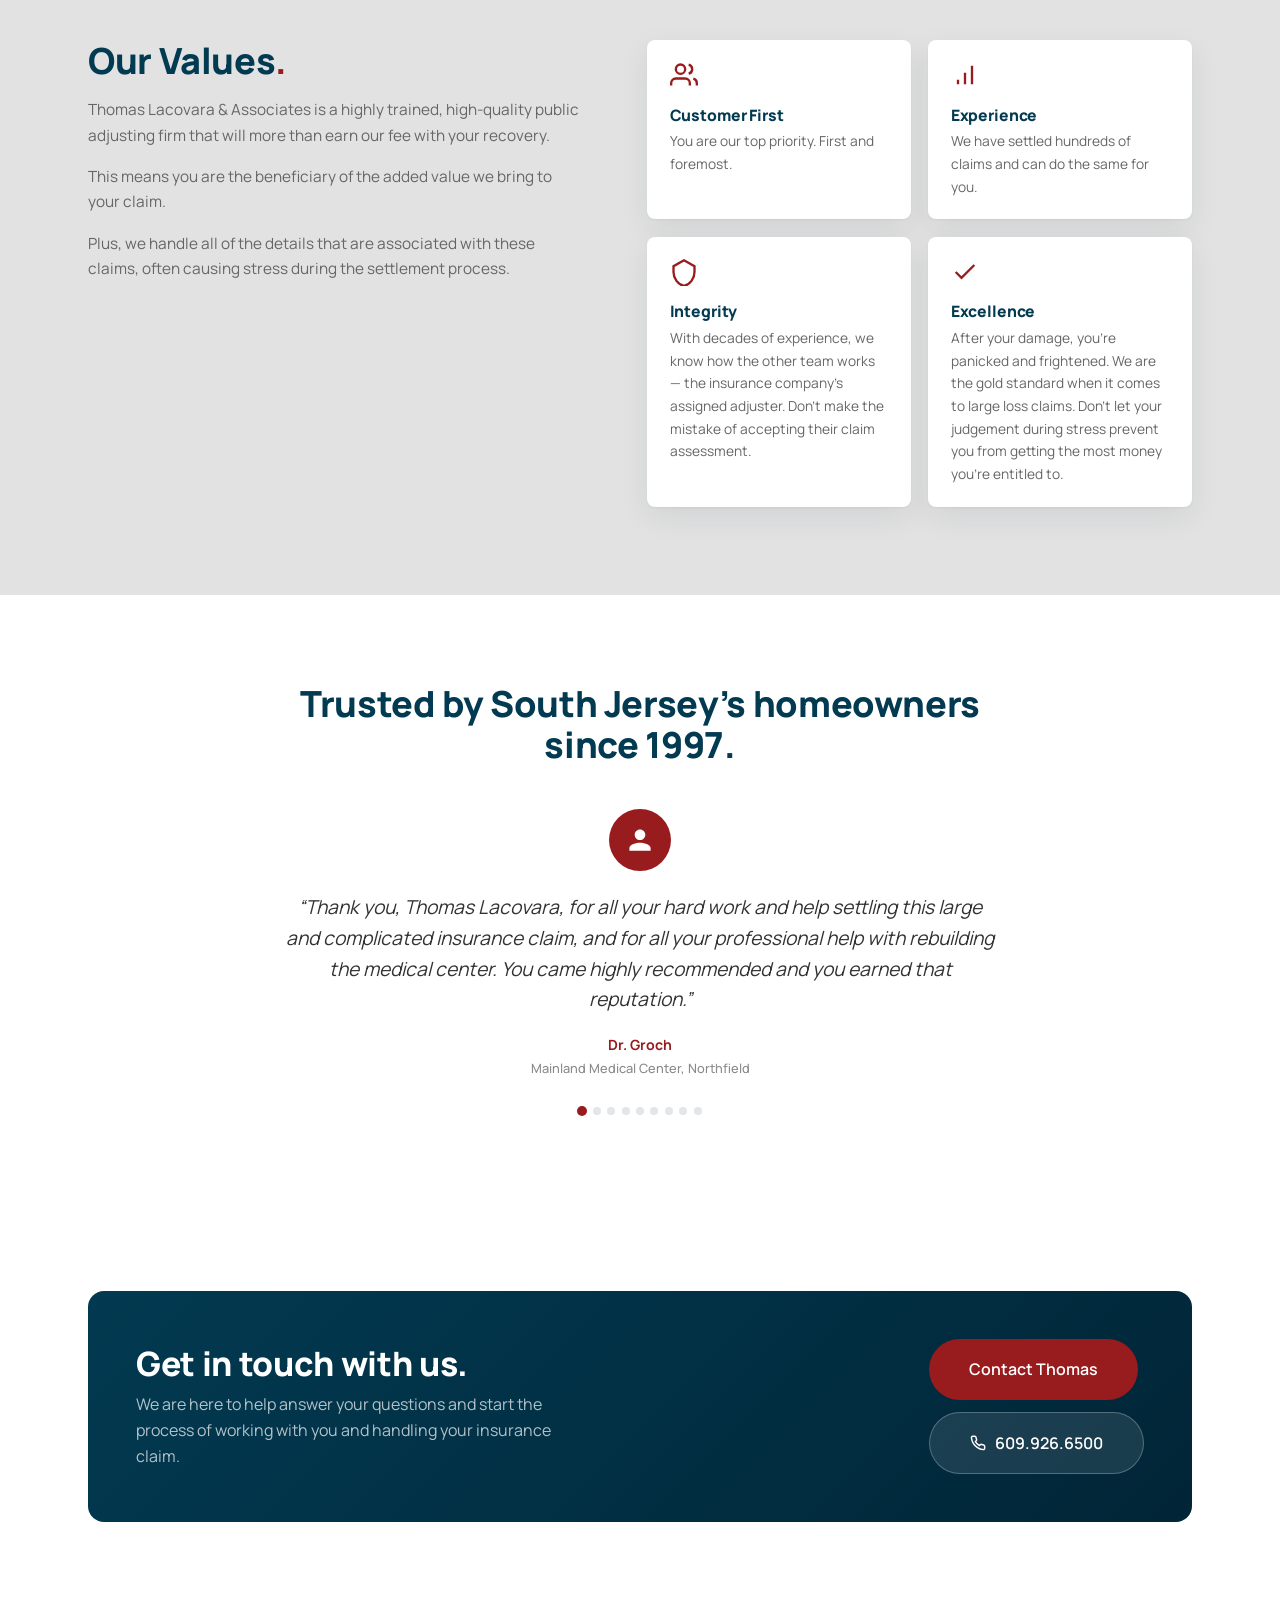
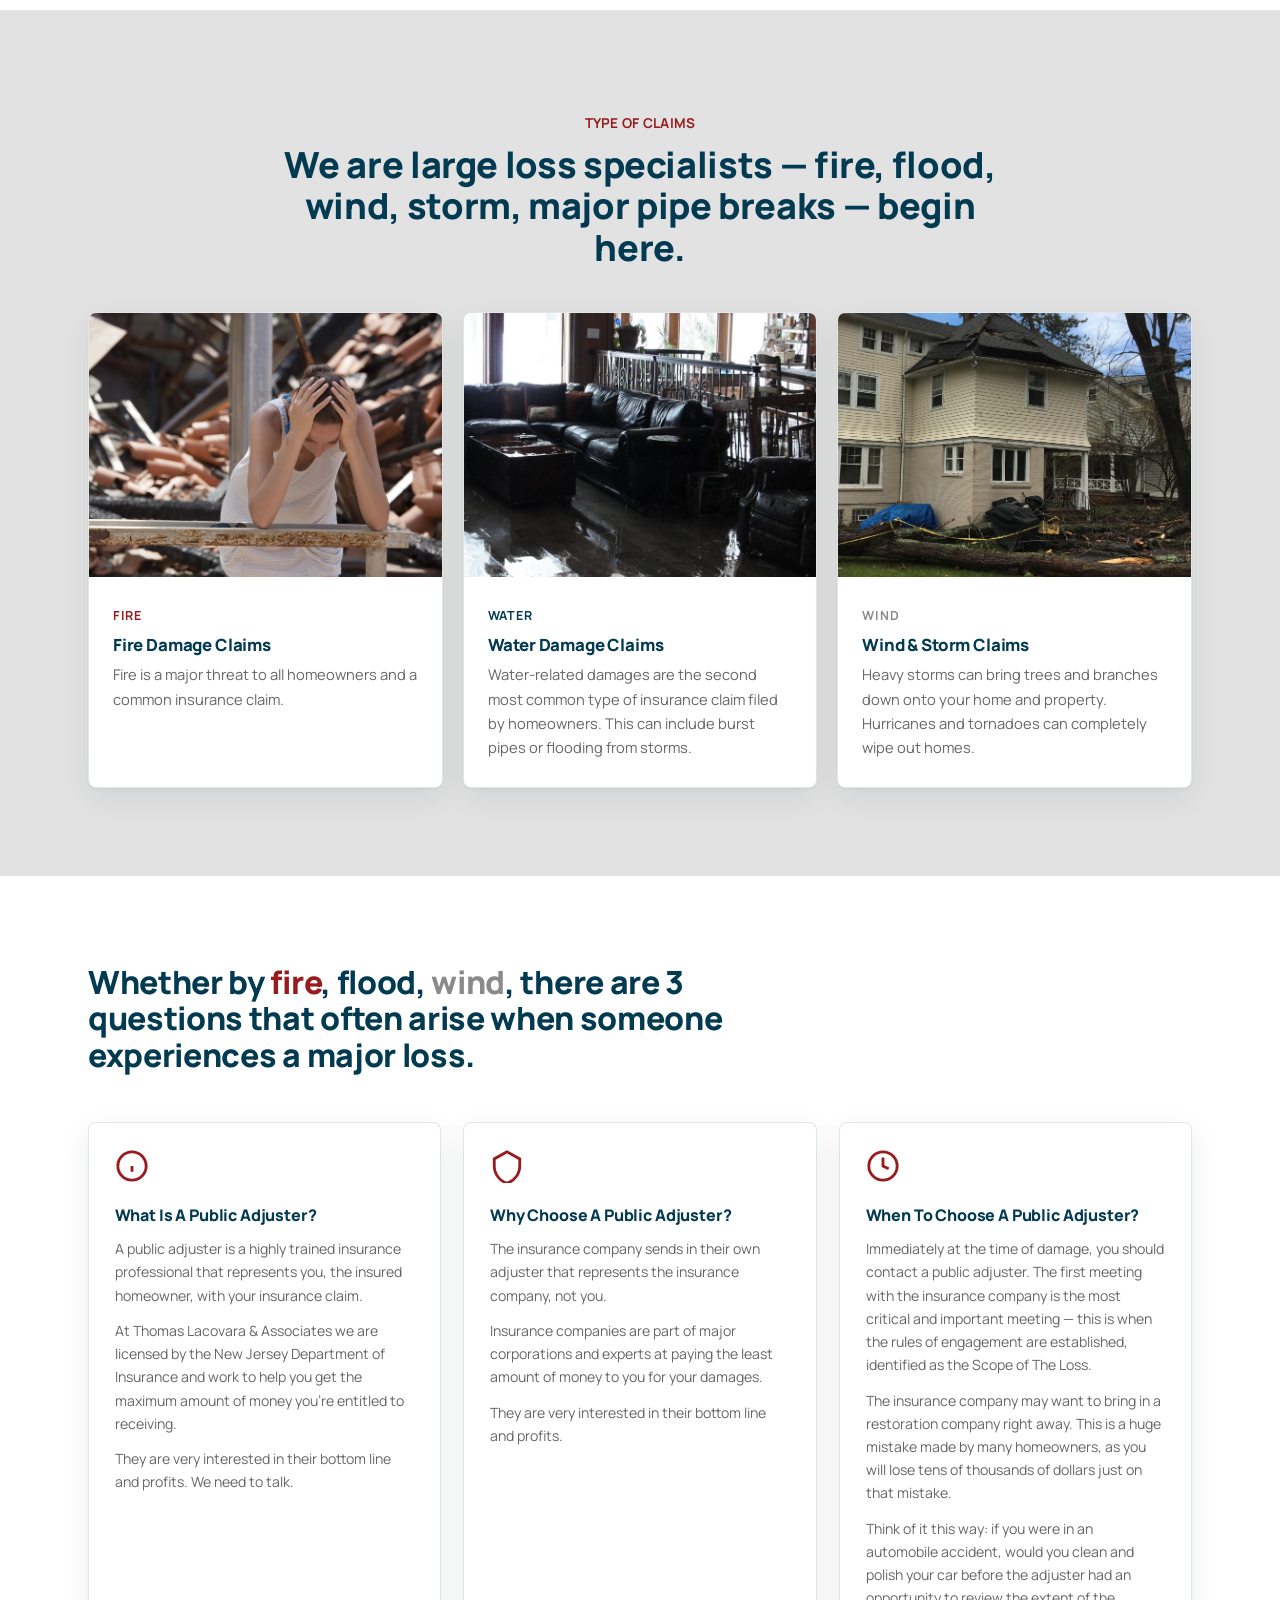
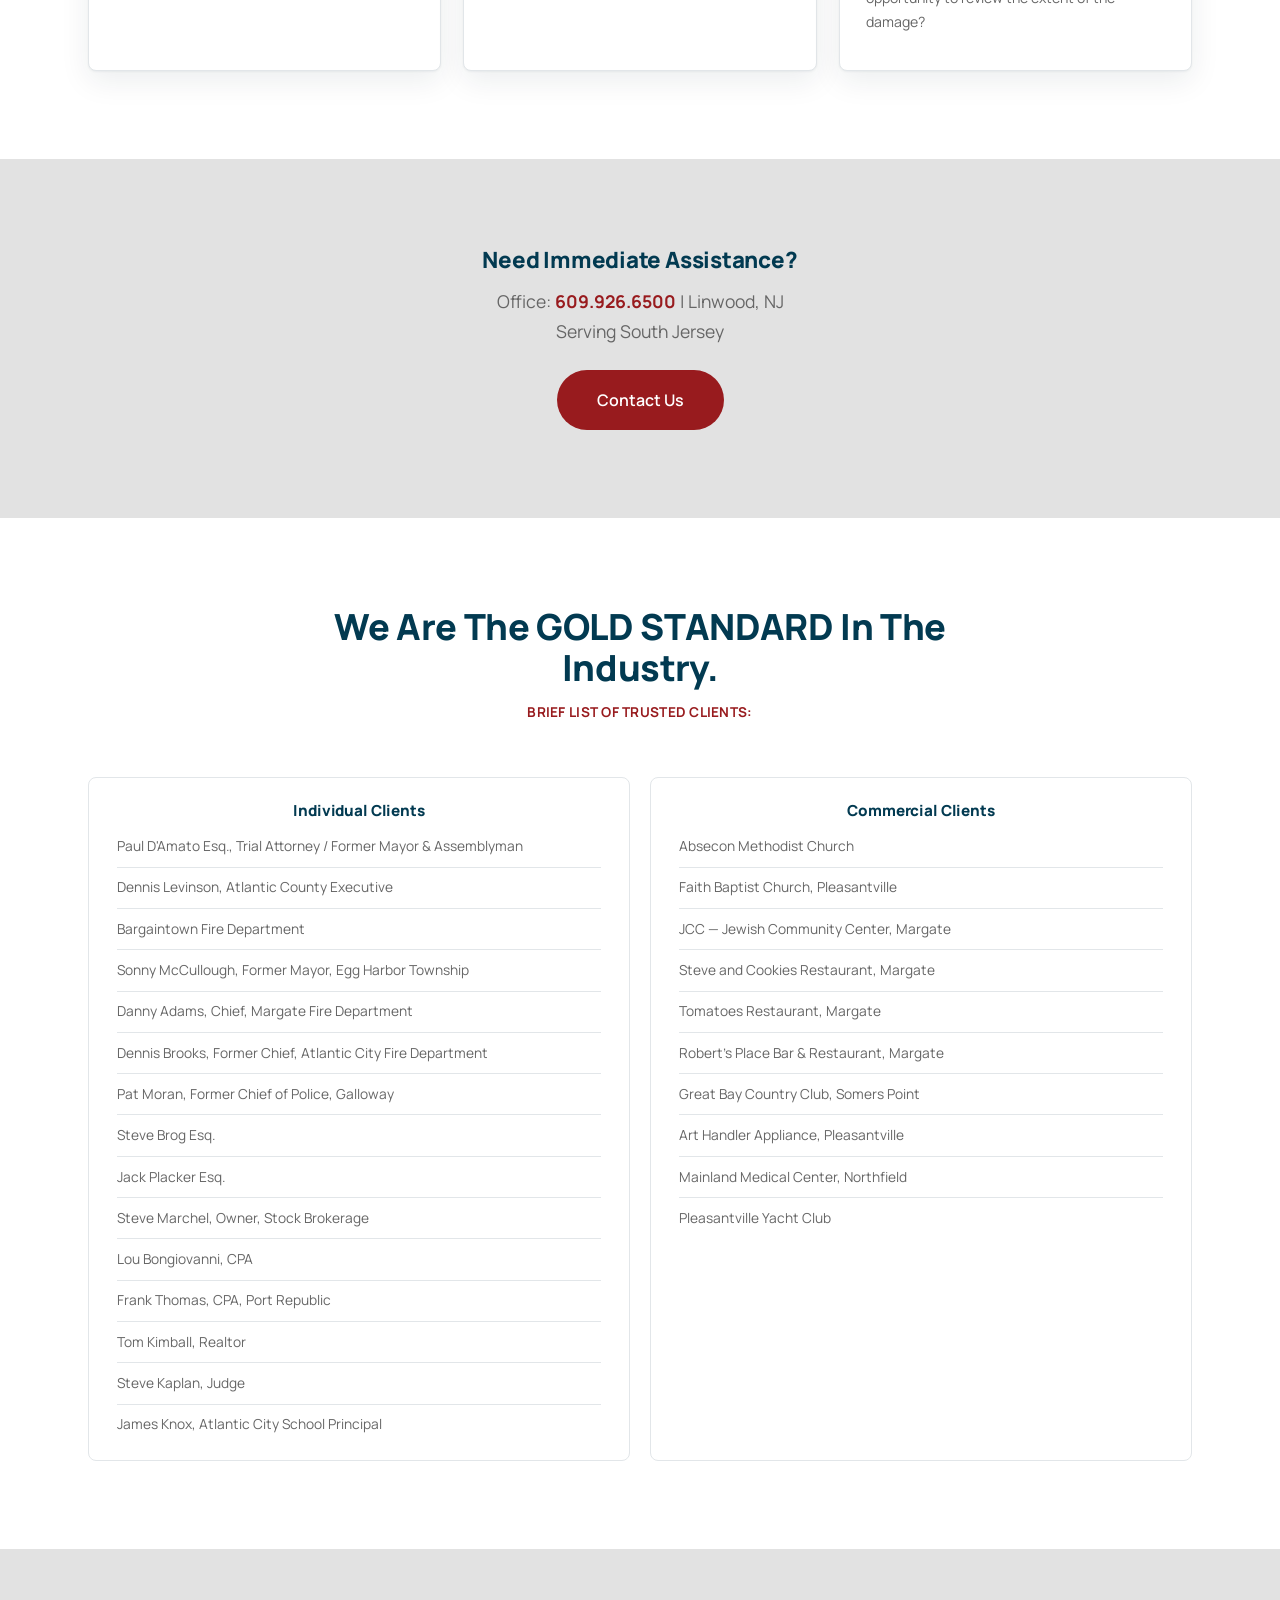
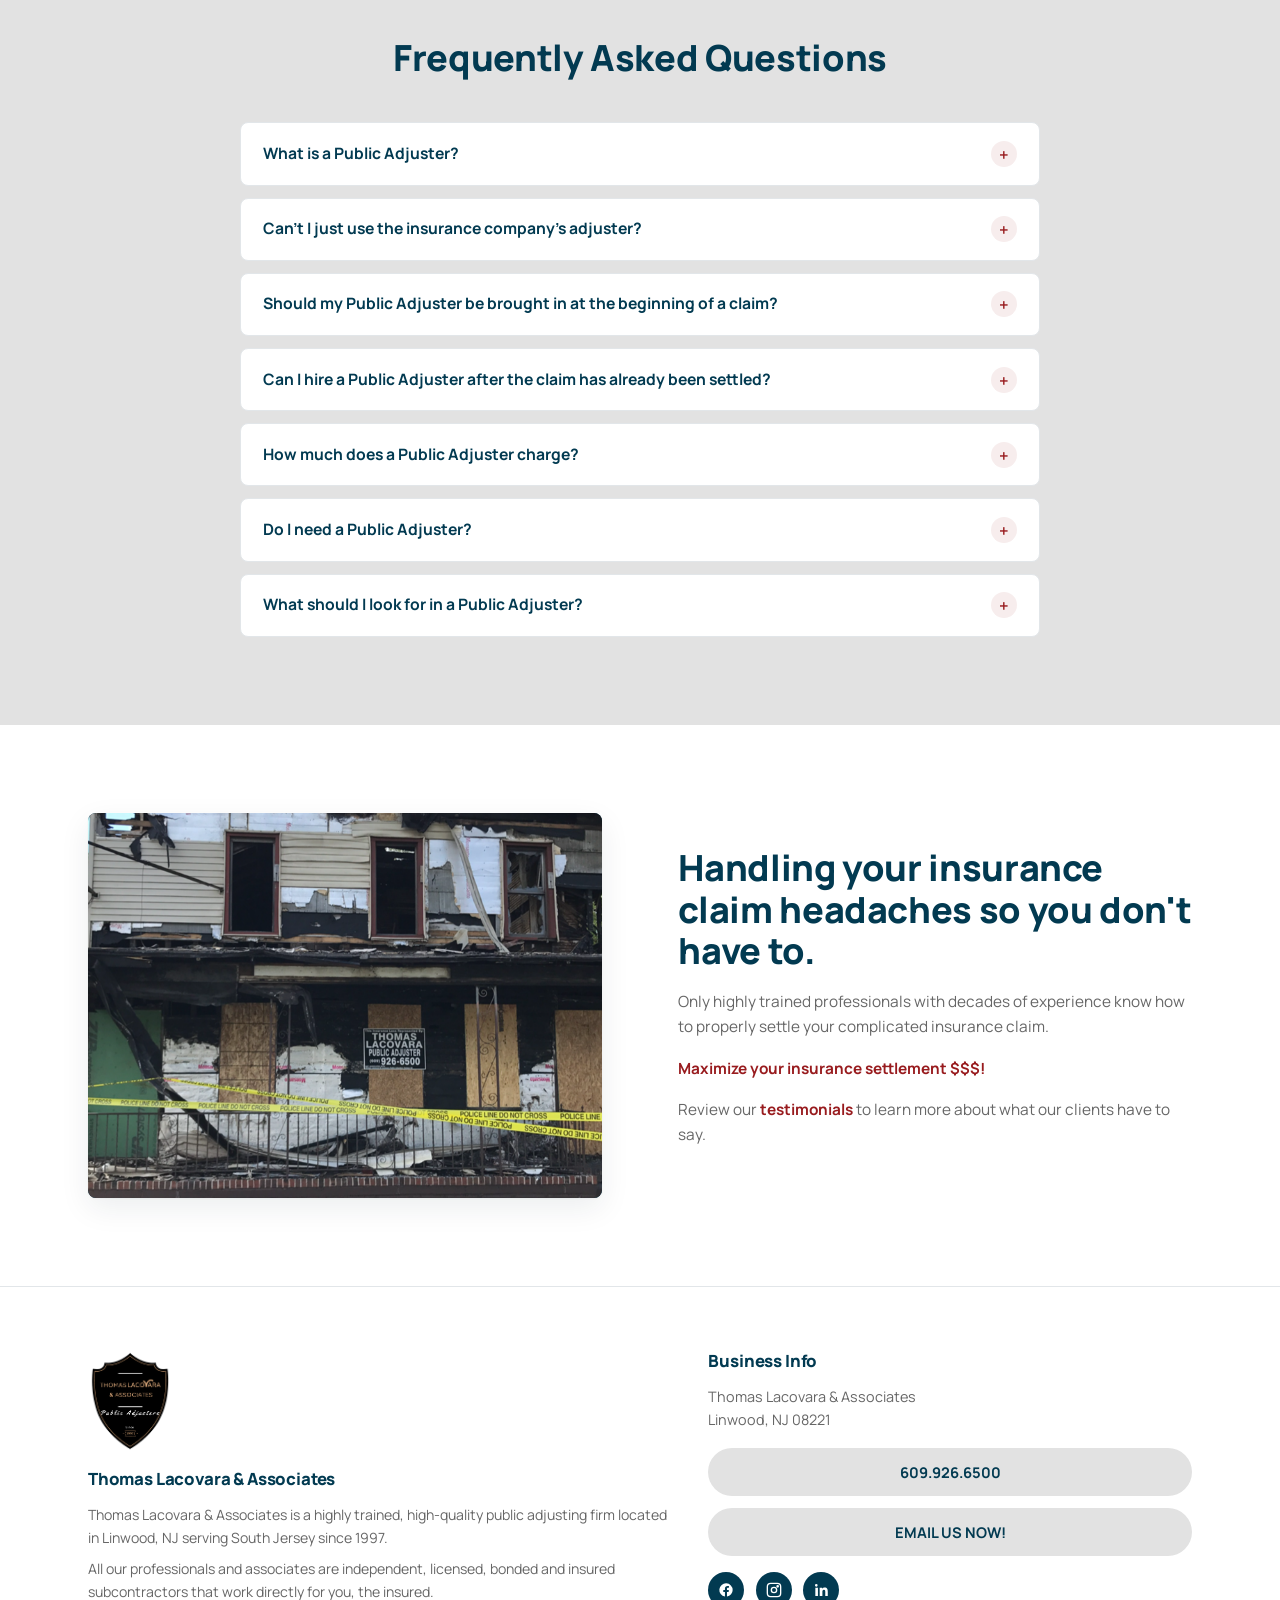
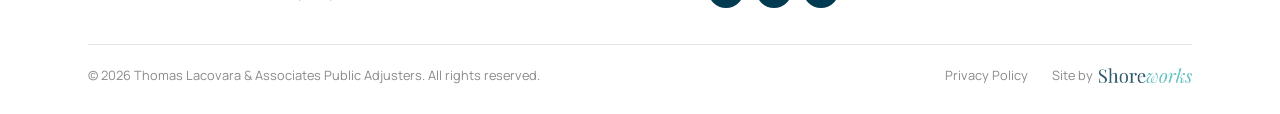
==== commit 37814296: "Reviews: remove speed buttons, keep arrows and scrub bar Co-Authored-By: Claude Sonnet 5.5 <noreply@" ====
--- a/index.html
+++ b/index.html
@@ -300,12 +300,6 @@
             <svg width="20" height="20" viewBox="0 0 24 24" fill="none" stroke="currentColor" stroke-width="2.6" stroke-linecap="round" stroke-linejoin="round" aria-hidden="true"><path d="M9 5l7 7-7 7"/></svg>
           </button>
         </div>
-        <div class="tc-speed" role="group" aria-label="Scroll speed">
-          <span class="tc-speed-label">Speed</span>
-          <button type="button" data-speed="24" aria-pressed="true">Slow</button>
-          <button type="button" data-speed="80" aria-pressed="false">Medium</button>
-          <button type="button" data-speed="200" aria-pressed="false">Fast</button>
-        </div>
       </div>
     </div>
     <div class="reviews-footer">
--- a/css/styles.css
+++ b/css/styles.css
@@ -343,7 +343,7 @@
 }
 .tc-arrow:hover { background: var(--maroon); color: var(--white); }
 .tc-arrow:active { transform: scale(0.93); }
-.tc-arrow:focus-visible, .tc-speed button:focus-visible { outline: 3px solid var(--gold); outline-offset: 2px; }
+.tc-arrow:focus-visible { outline: 3px solid var(--gold); outline-offset: 2px; }
 .tc-slider {
   flex: 1; min-width: 0; height: 28px; margin: 0; background: transparent;
   -webkit-appearance: none; appearance: none; cursor: pointer; touch-action: pan-y;
@@ -358,16 +358,6 @@
   width: 20px; height: 20px; border-radius: 50%; background: var(--maroon); border: 3px solid var(--white); box-shadow: 0 1px 5px rgba(0,0,0,0.35);
 }
 .tc-slider:focus-visible { outline: 3px solid var(--gold); outline-offset: 4px; border-radius: 99px; }
-.tc-speed { display: inline-flex; align-items: center; gap: 0.35rem; }
-.tc-speed-label { font-size: 0.78rem; font-weight: 700; text-transform: uppercase; letter-spacing: 0.06em; color: var(--gray); margin-right: 0.4rem; }
-.tc-speed button {
-  cursor: pointer; font: inherit; font-size: 0.85rem; font-weight: 700;
-  padding: 0.45rem 0.95rem; border-radius: 99px; min-height: 36px;
-  background: var(--white); color: var(--navy); border: 1.5px solid rgba(152,27,30,0.25);
-  transition: background .18s, color .18s; touch-action: manipulation;
-}
-.tc-speed button:hover { border-color: var(--maroon); color: var(--maroon); }
-.tc-speed button[aria-pressed="true"] { background: var(--maroon); border-color: var(--maroon); color: var(--white); }
 
 .reviews-footer { text-align: center; margin-top: 1.5rem; }
 .reviews-footer .g-badge { display: inline-flex; align-items: center; gap: 0.5rem; font-size: 0.88rem; font-weight: 600; color: var(--gray); }
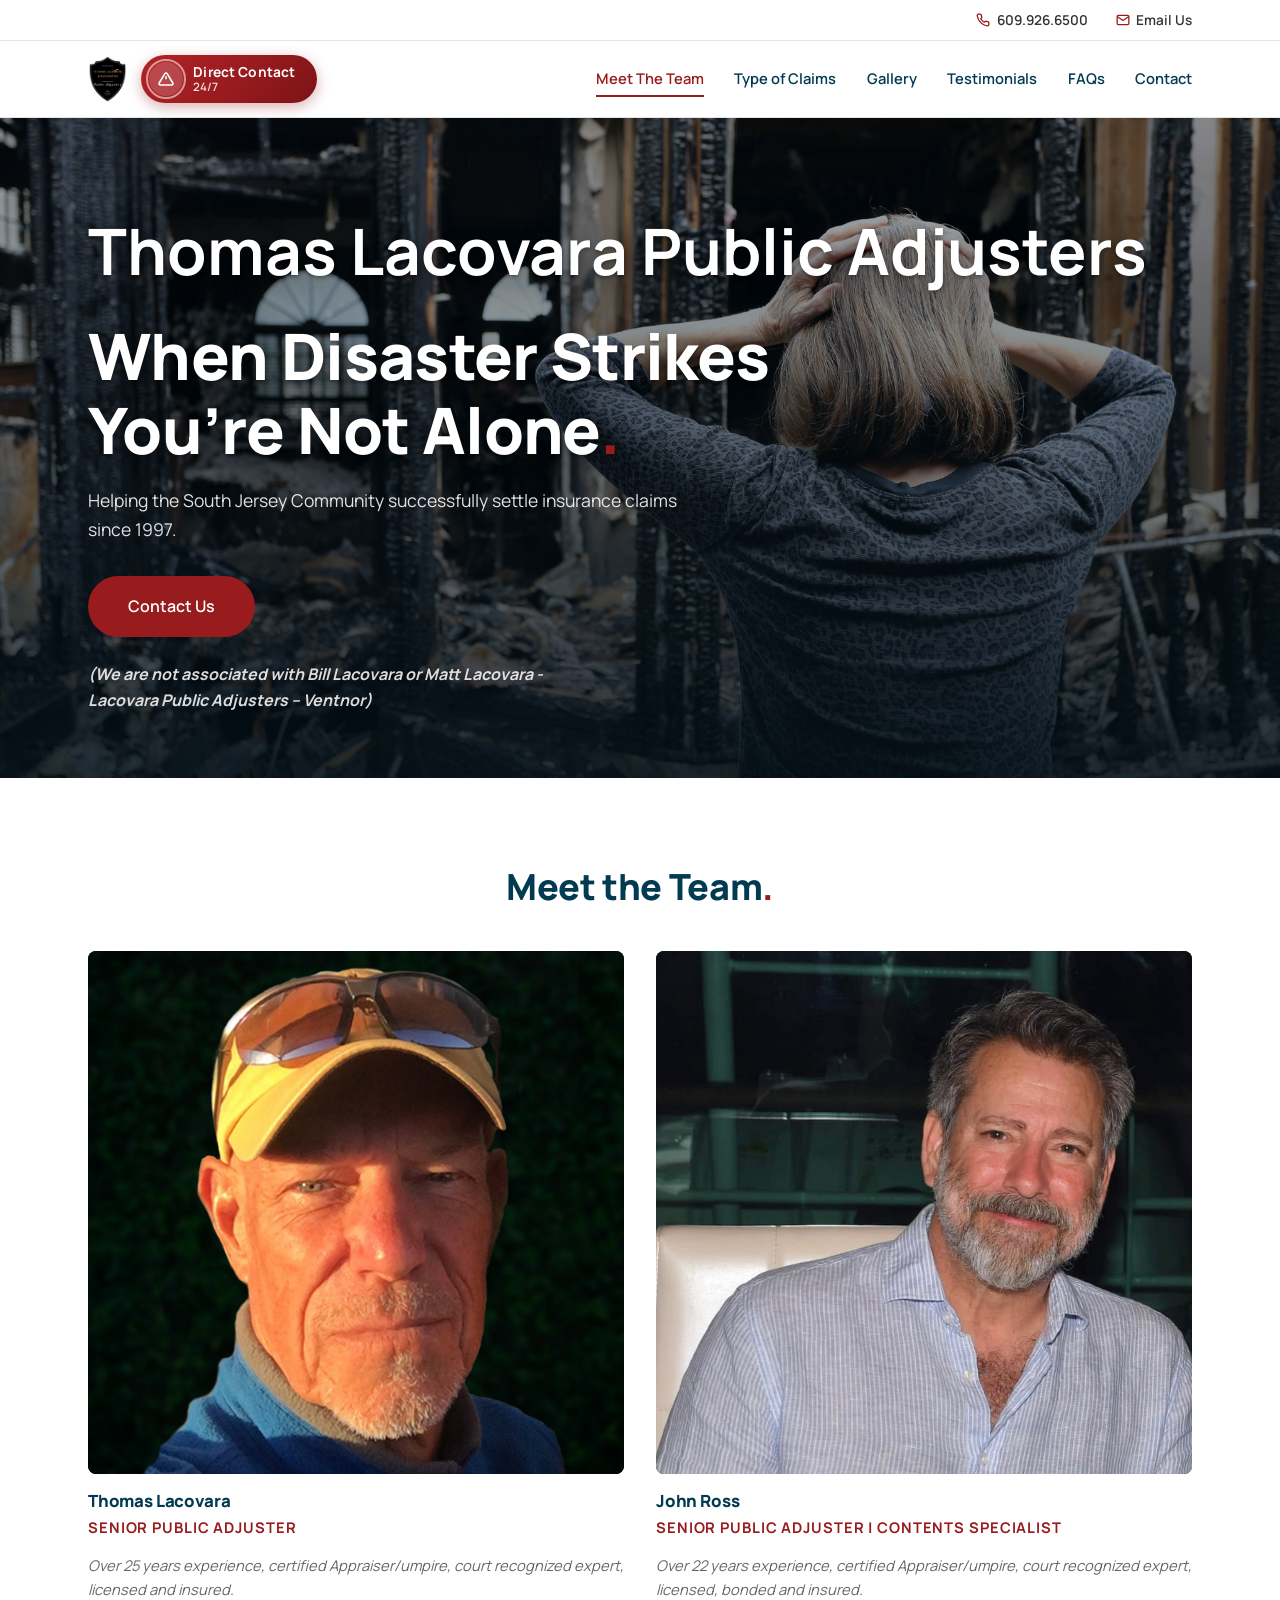
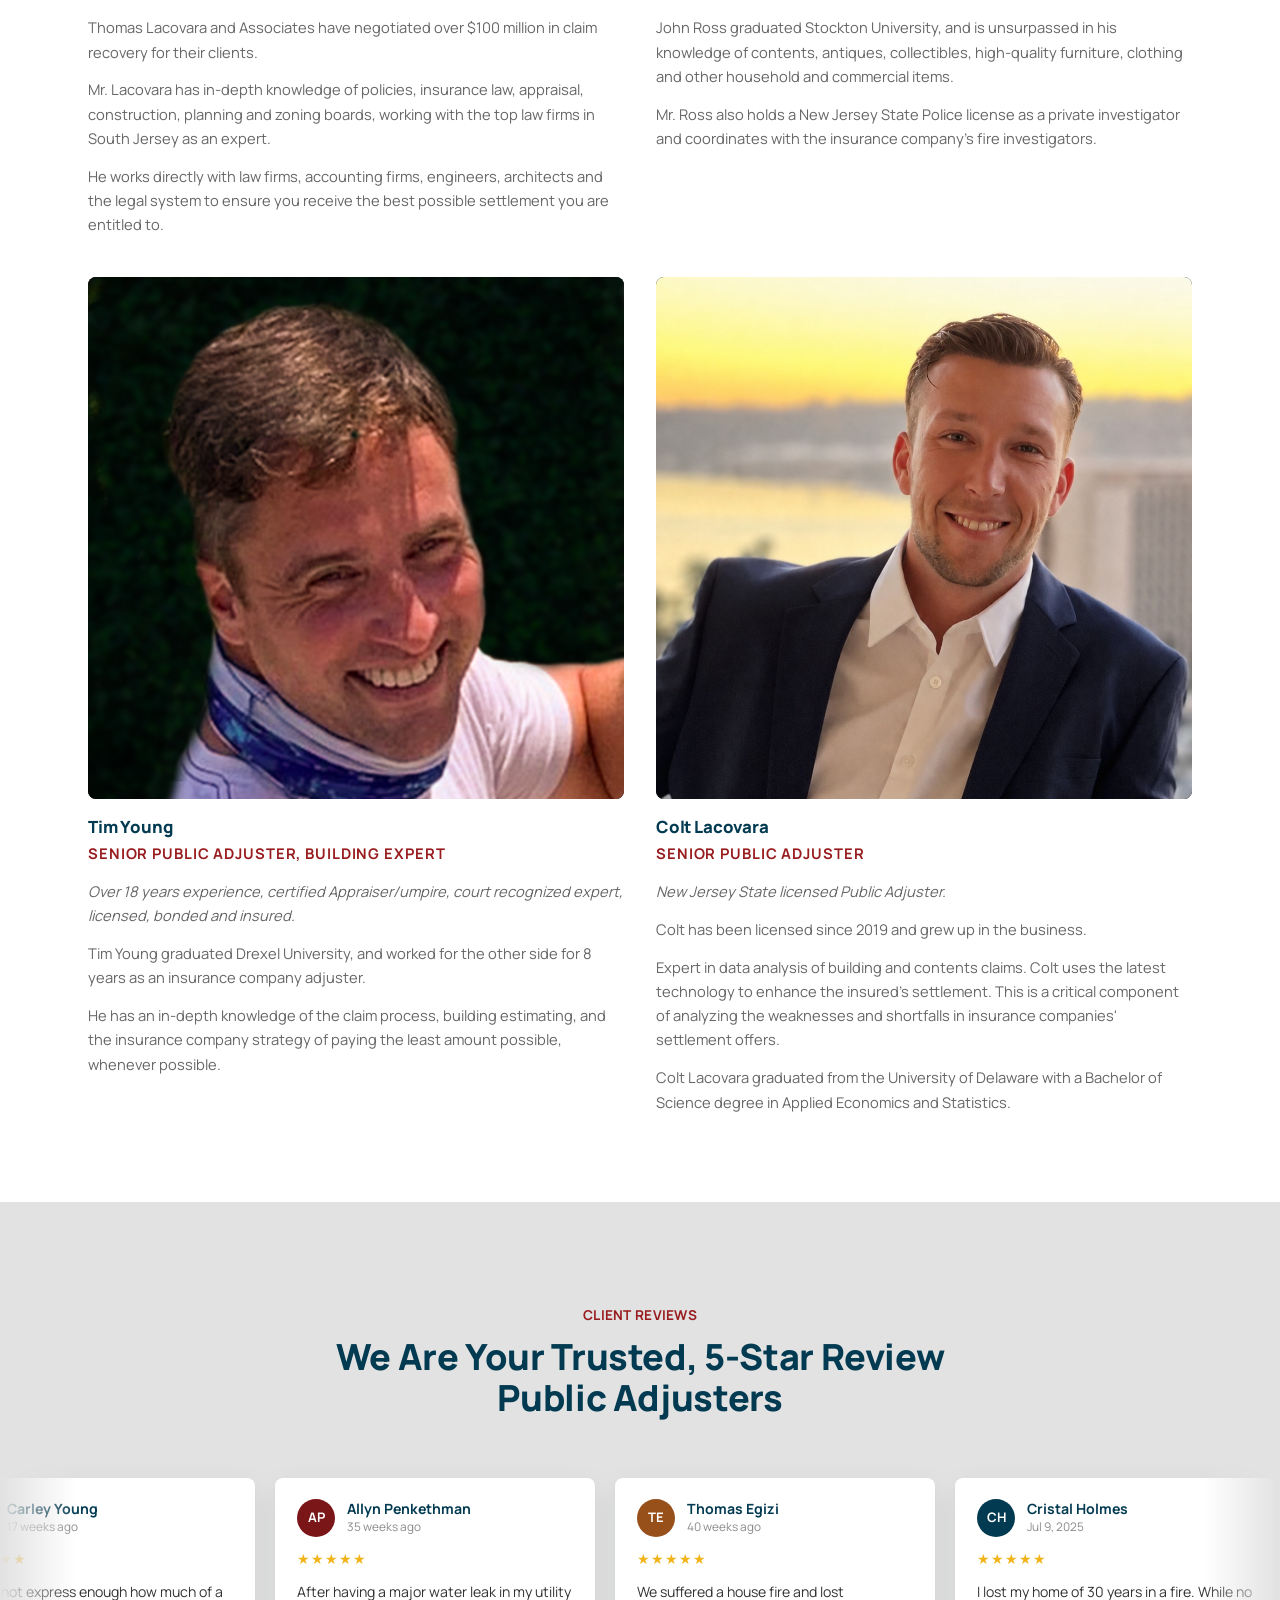
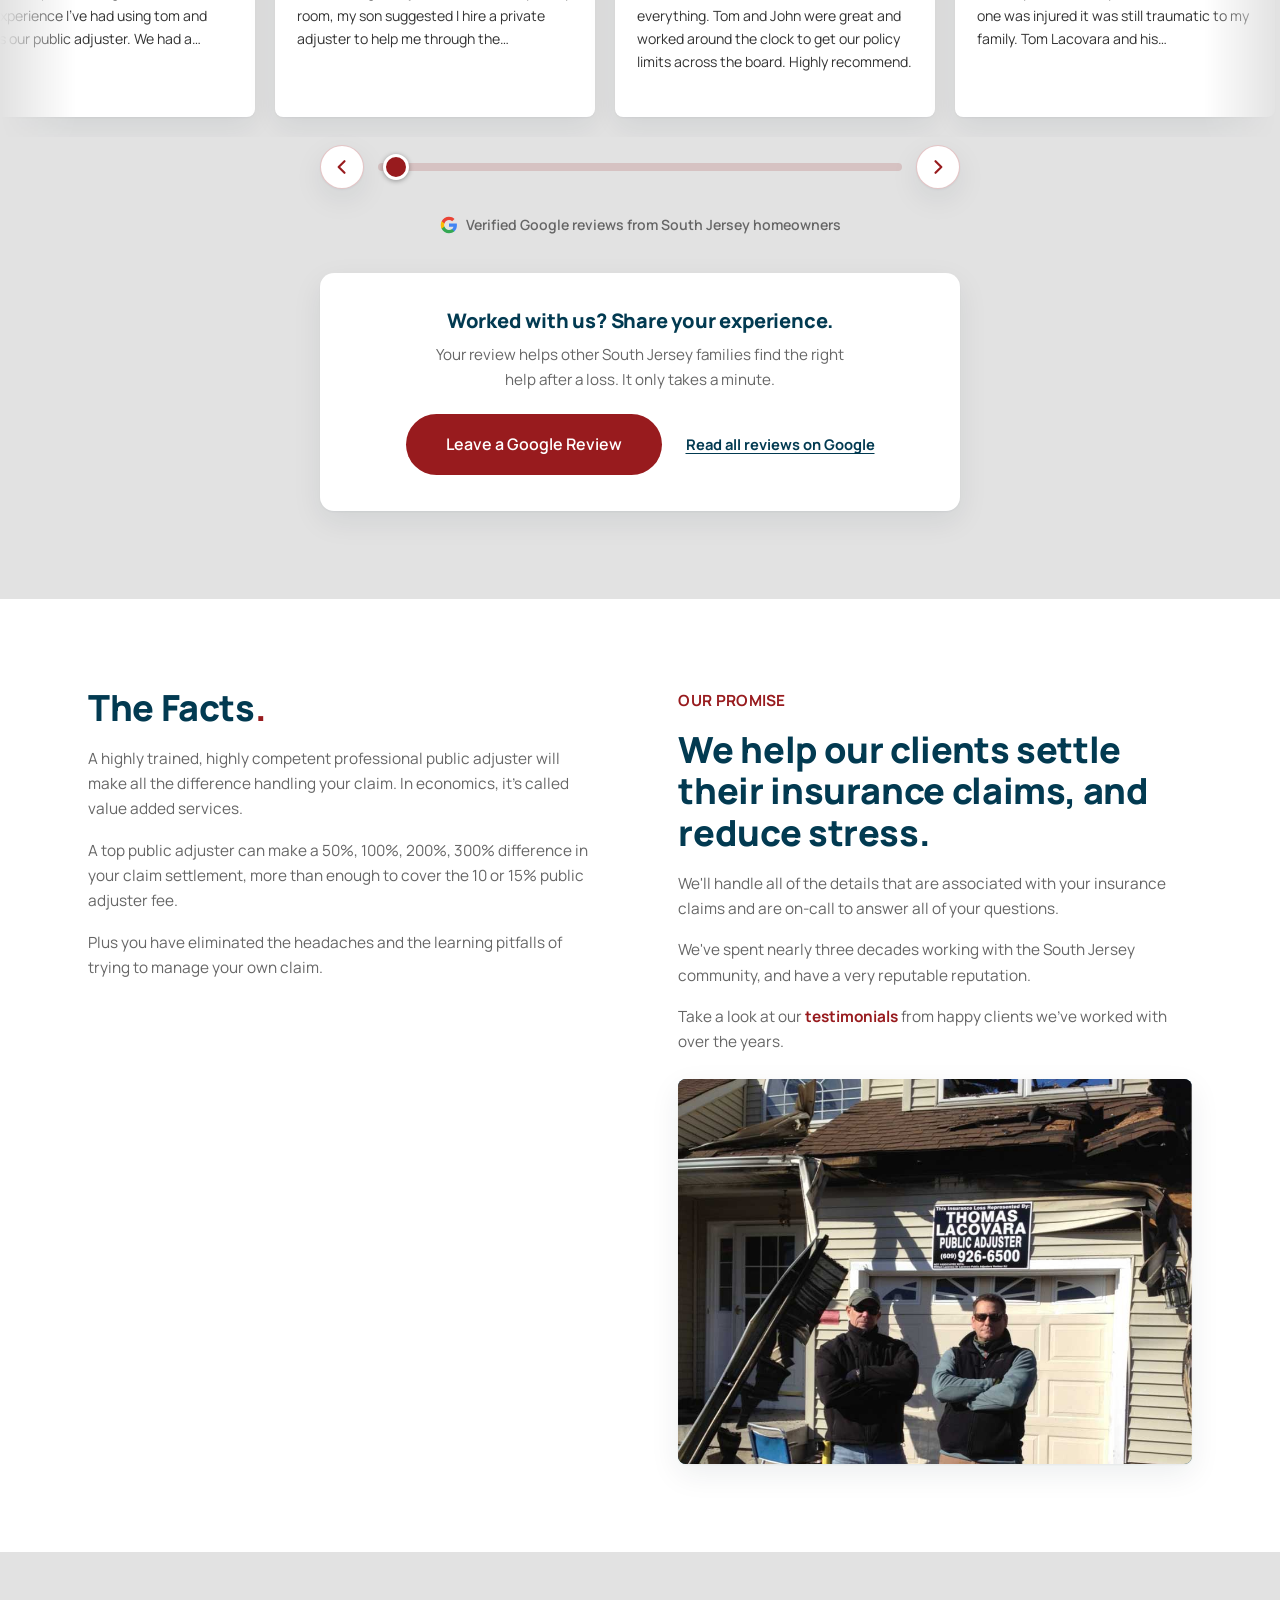
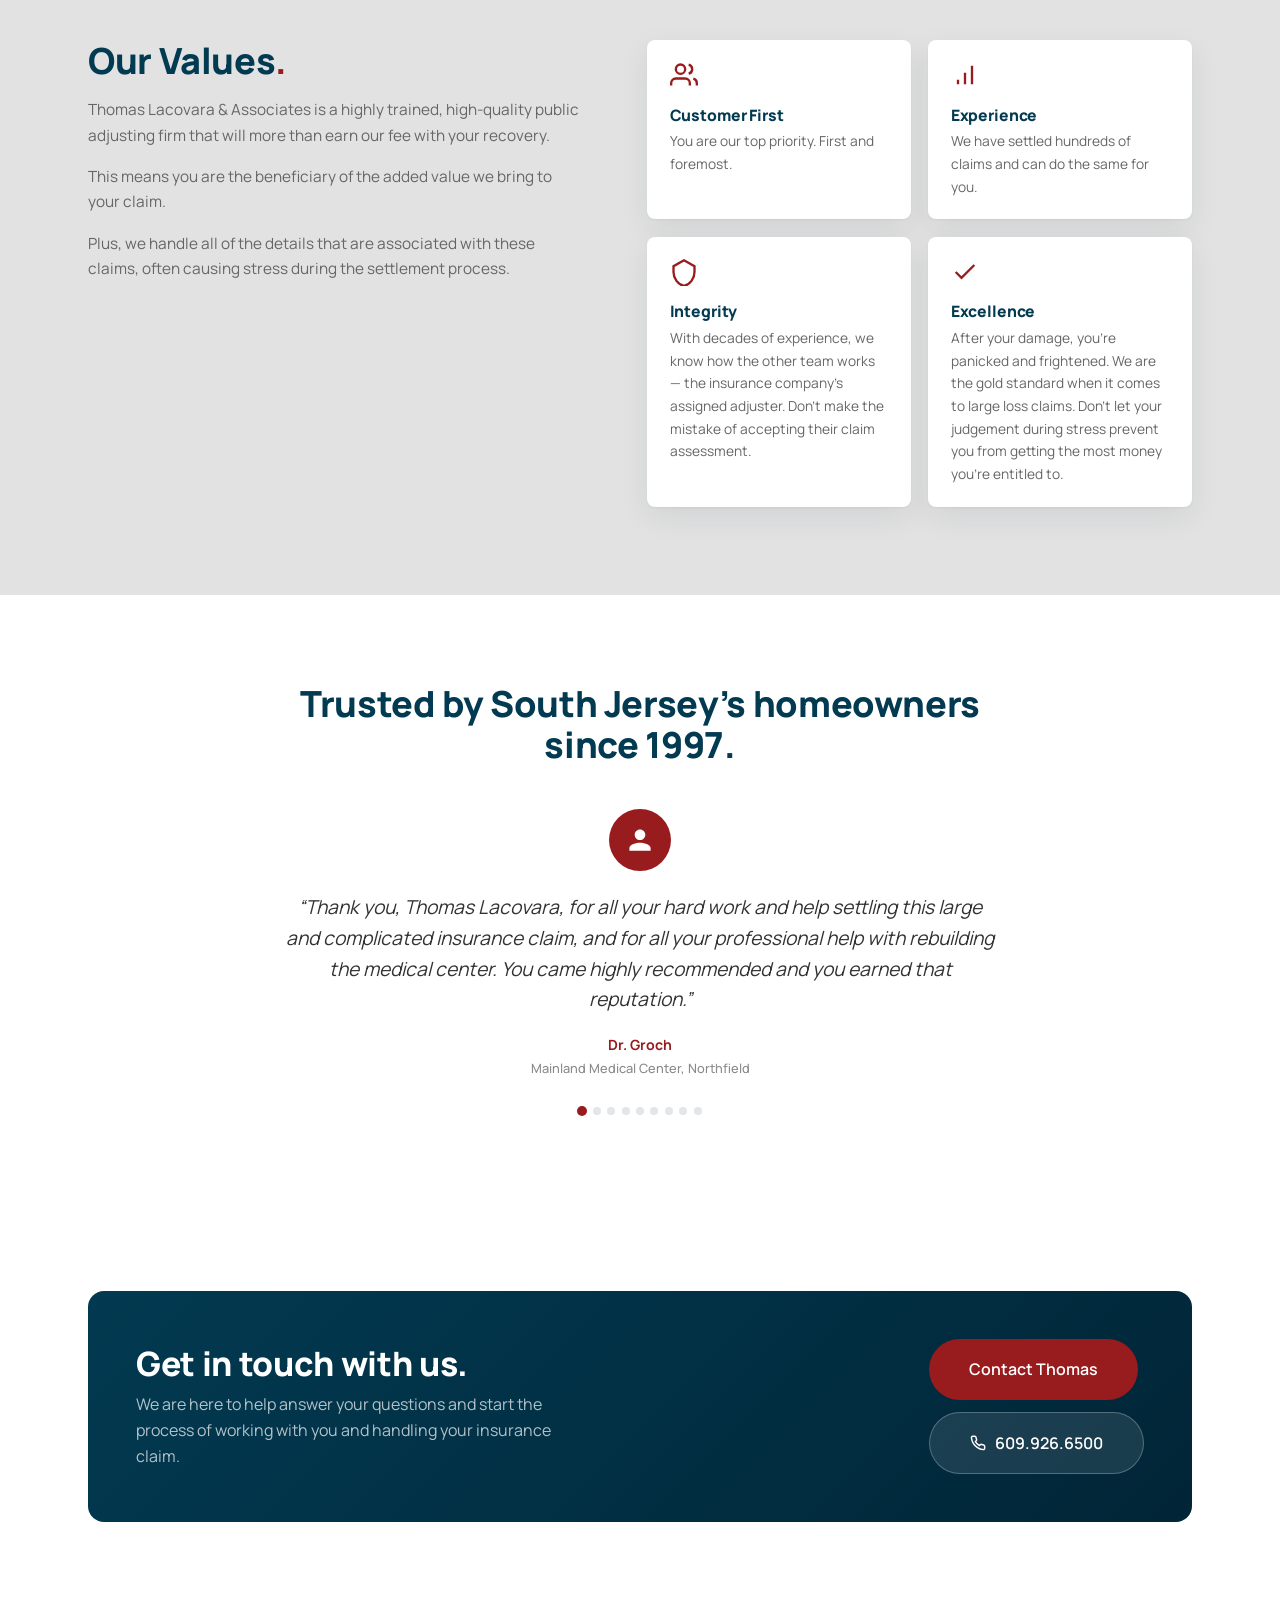
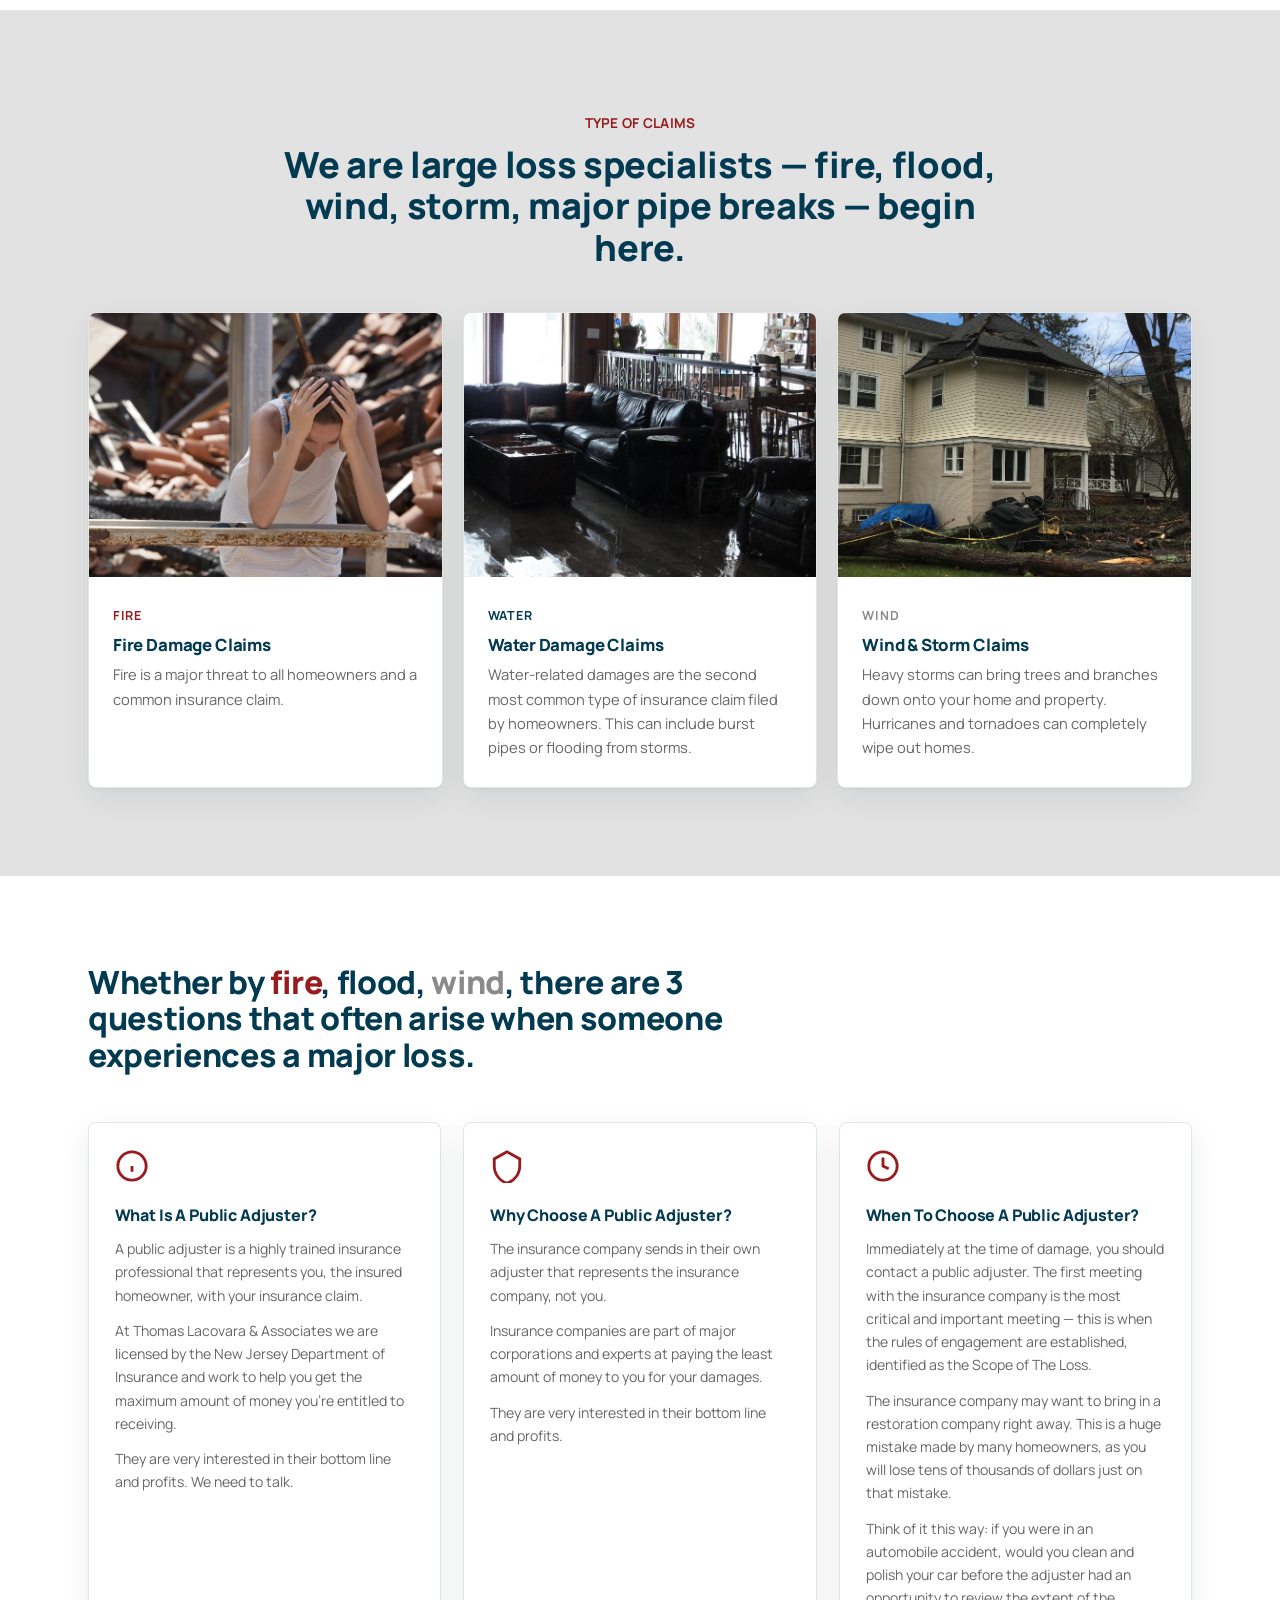
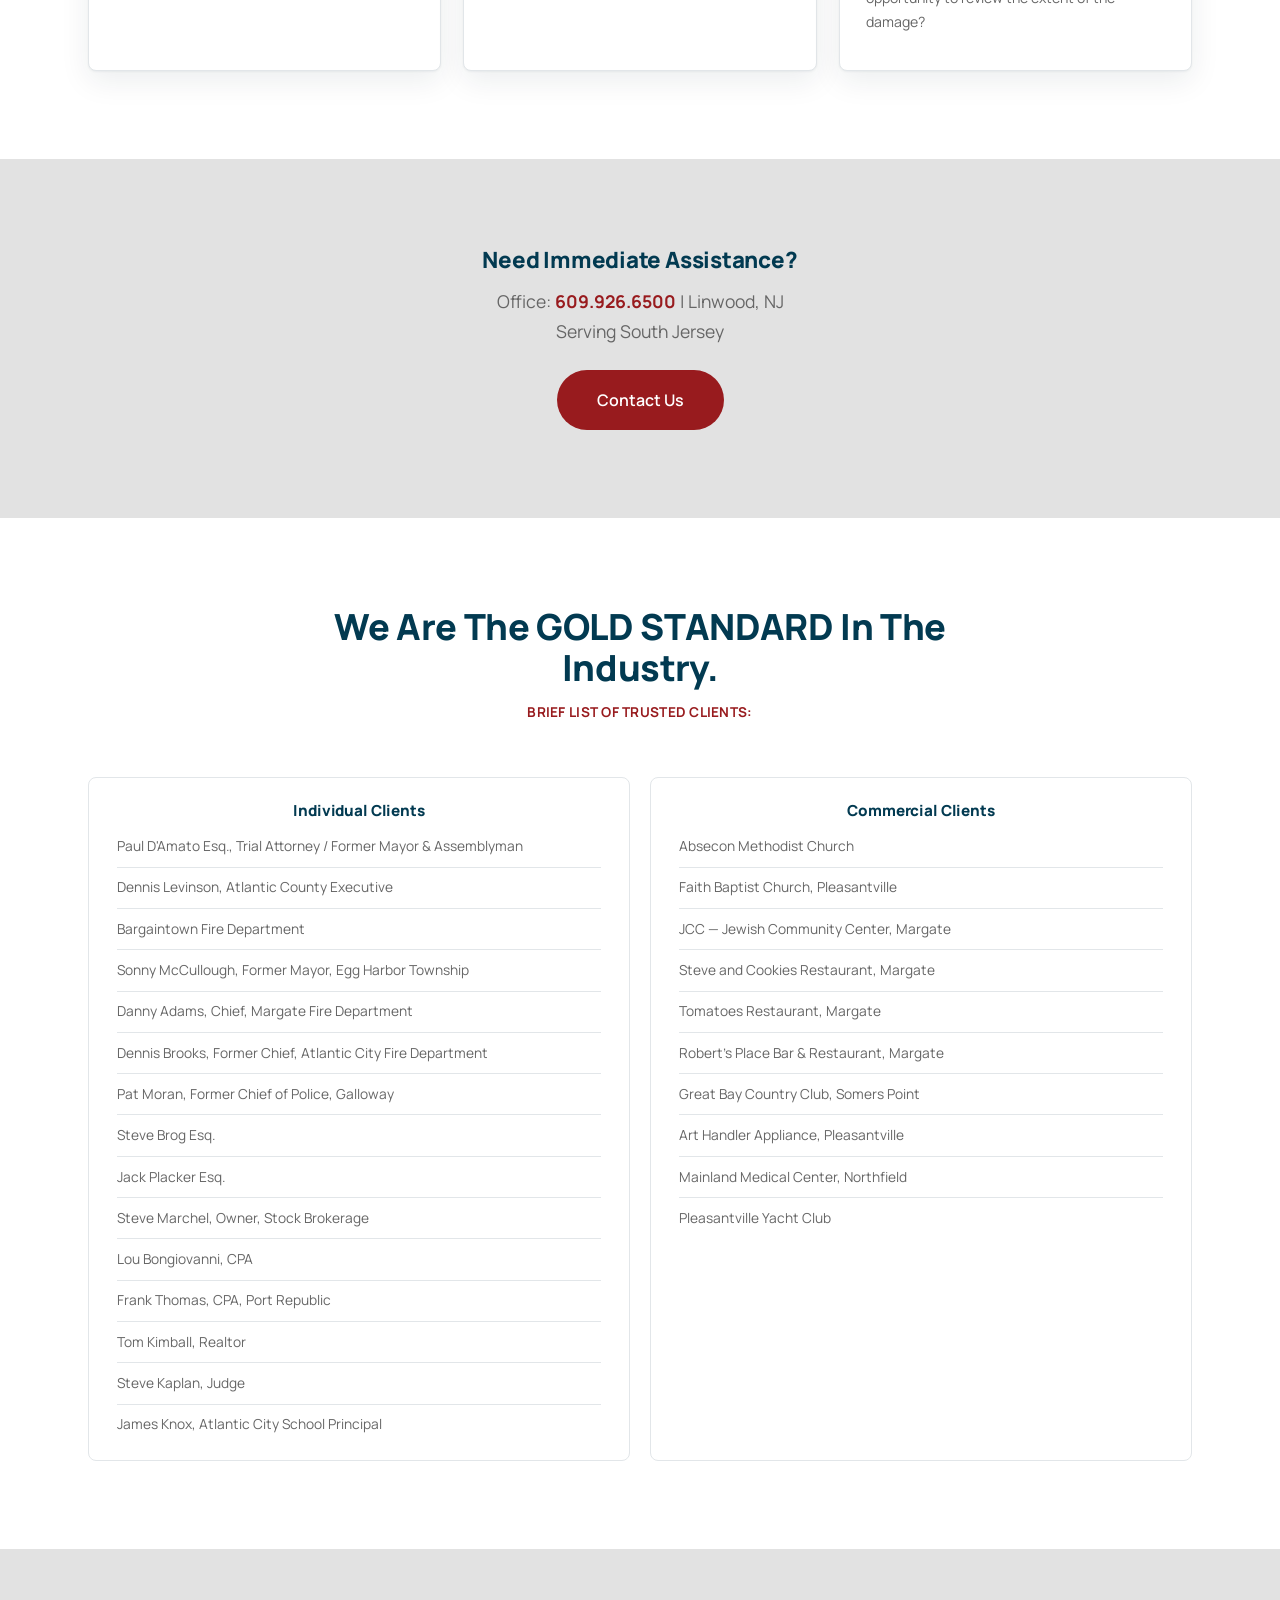
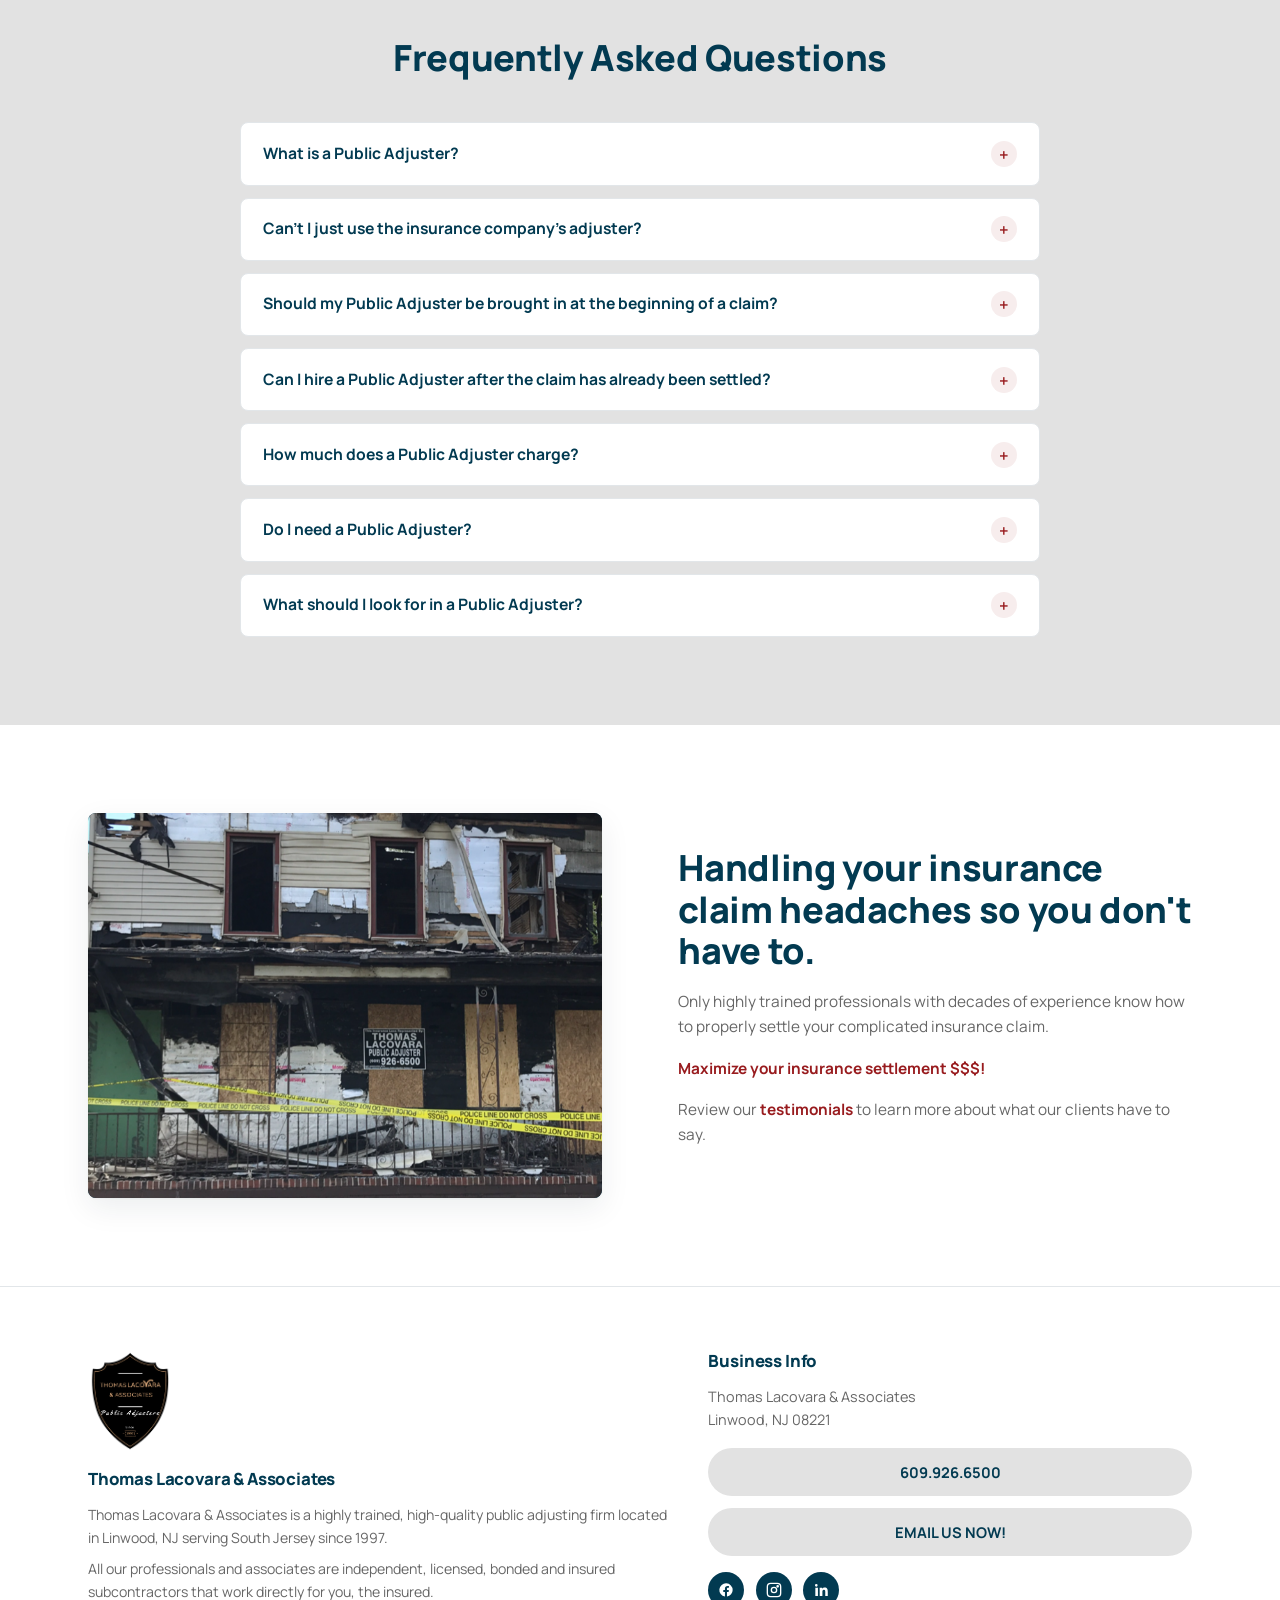
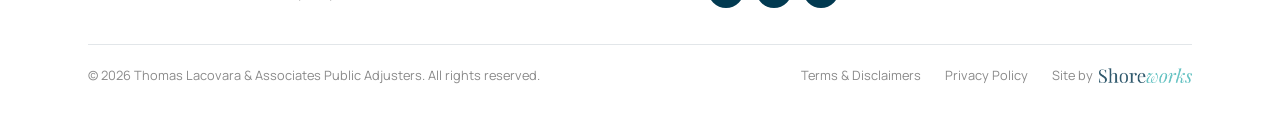
==== commit a582847a: "Add Terms, Disclaimers & Privacy page and footer link Co-Authored-By: Claude Fable 5.2 <noreply@anth" ====
--- a/index.html
+++ b/index.html
@@ -610,7 +610,8 @@
     <div class="footer-bottom">
       <span>&copy; <span data-year>2026</span> Thomas Lacovara &amp; Associates Public Adjusters. All rights reserved.</span>
       <div class="footer-bottom-links">
-        <a href="#">Privacy Policy</a>
+        <a href="legal.html">Terms &amp; Disclaimers</a>
+        <a href="legal.html#privacy">Privacy Policy</a>
         <a href="https://shoreworksnj.com" target="_blank" rel="noopener" class="footer-credit">Site by <img src="images/shoreworks-logo.png" alt="Shore Works"></a>
       </div>
     </div>
